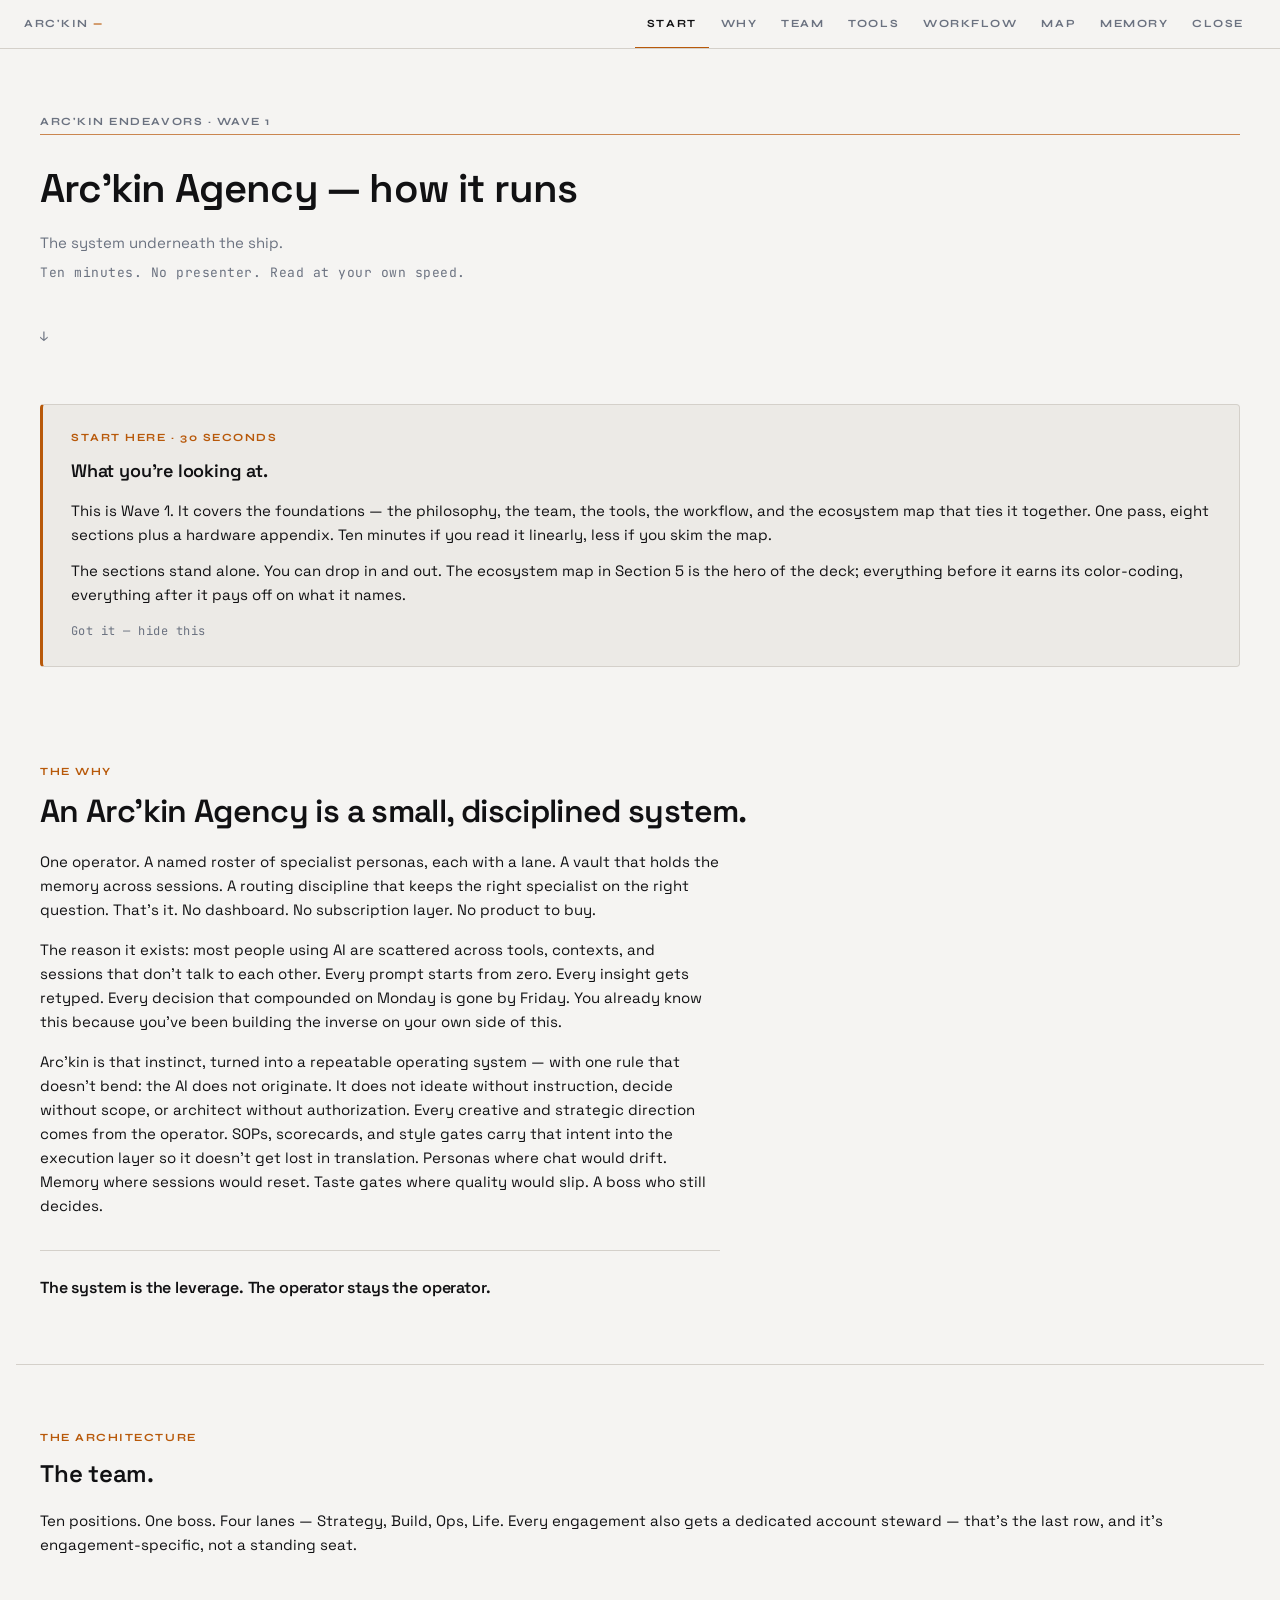
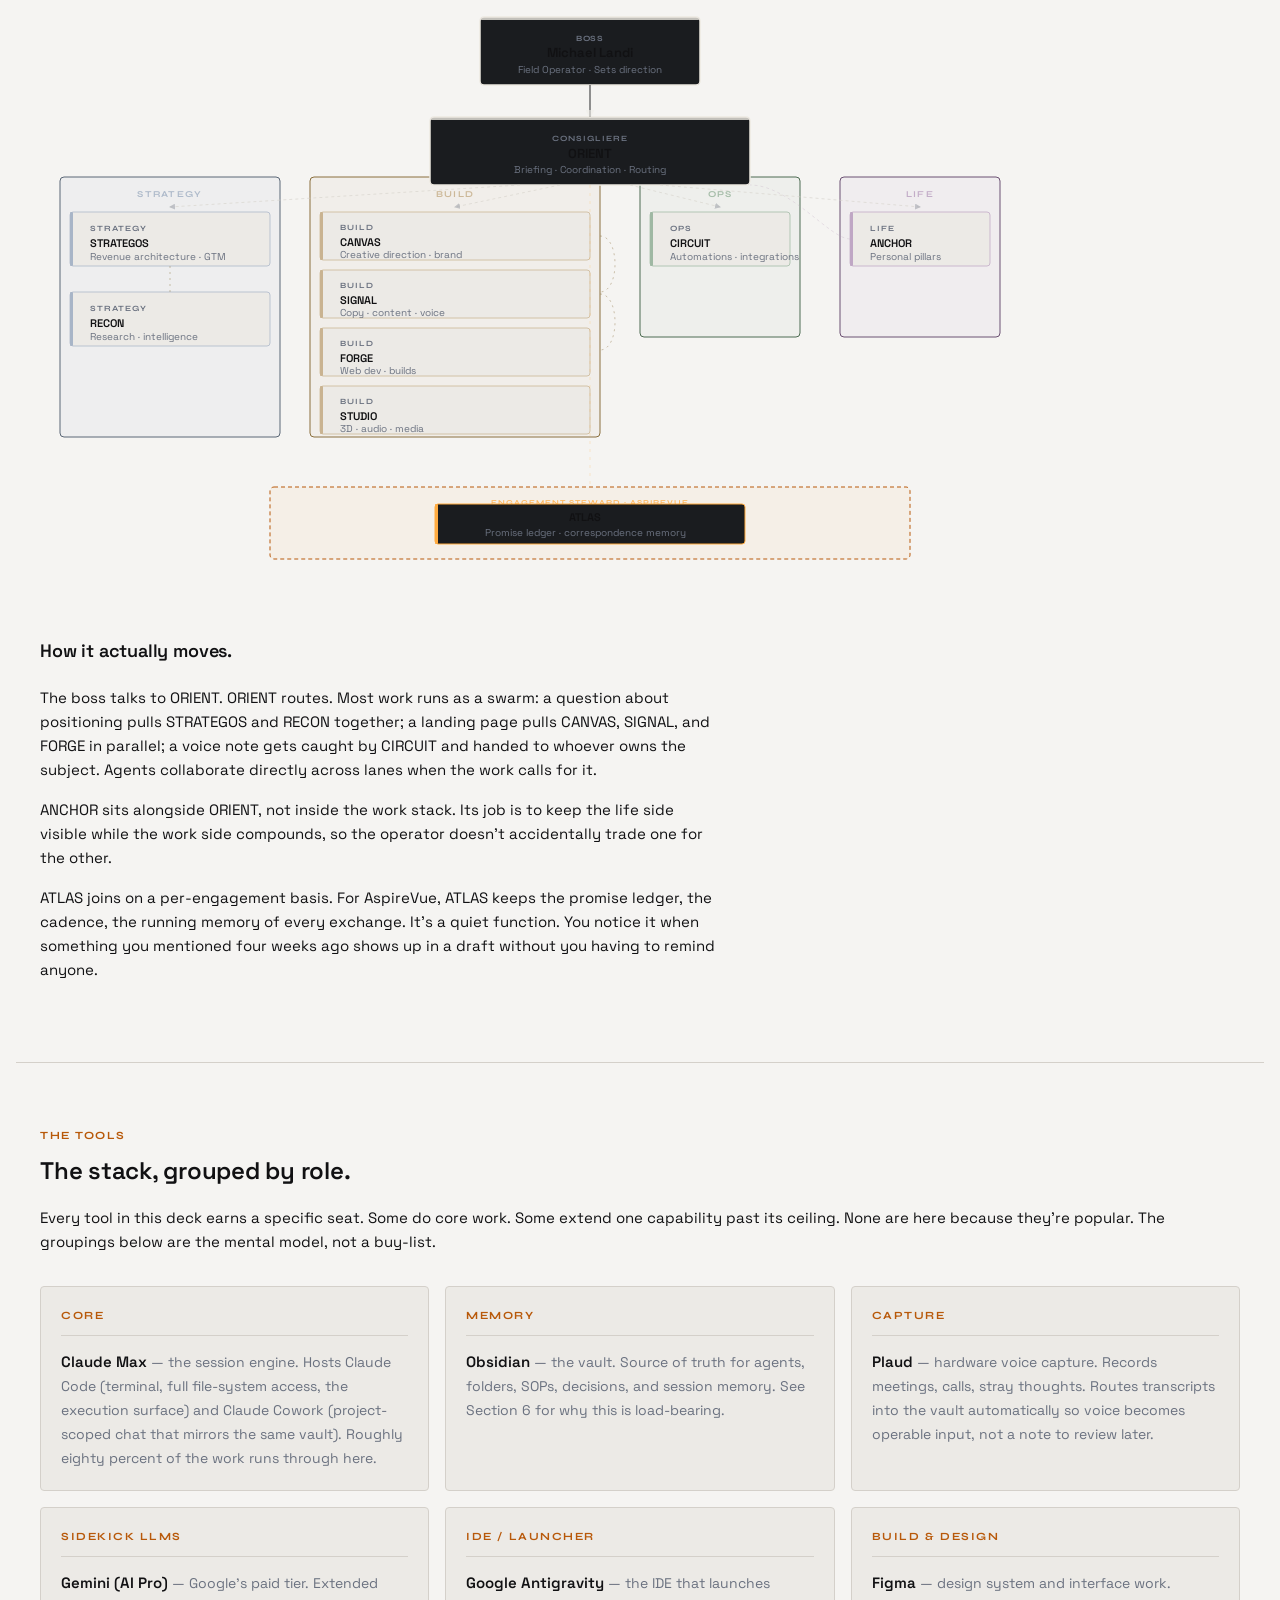
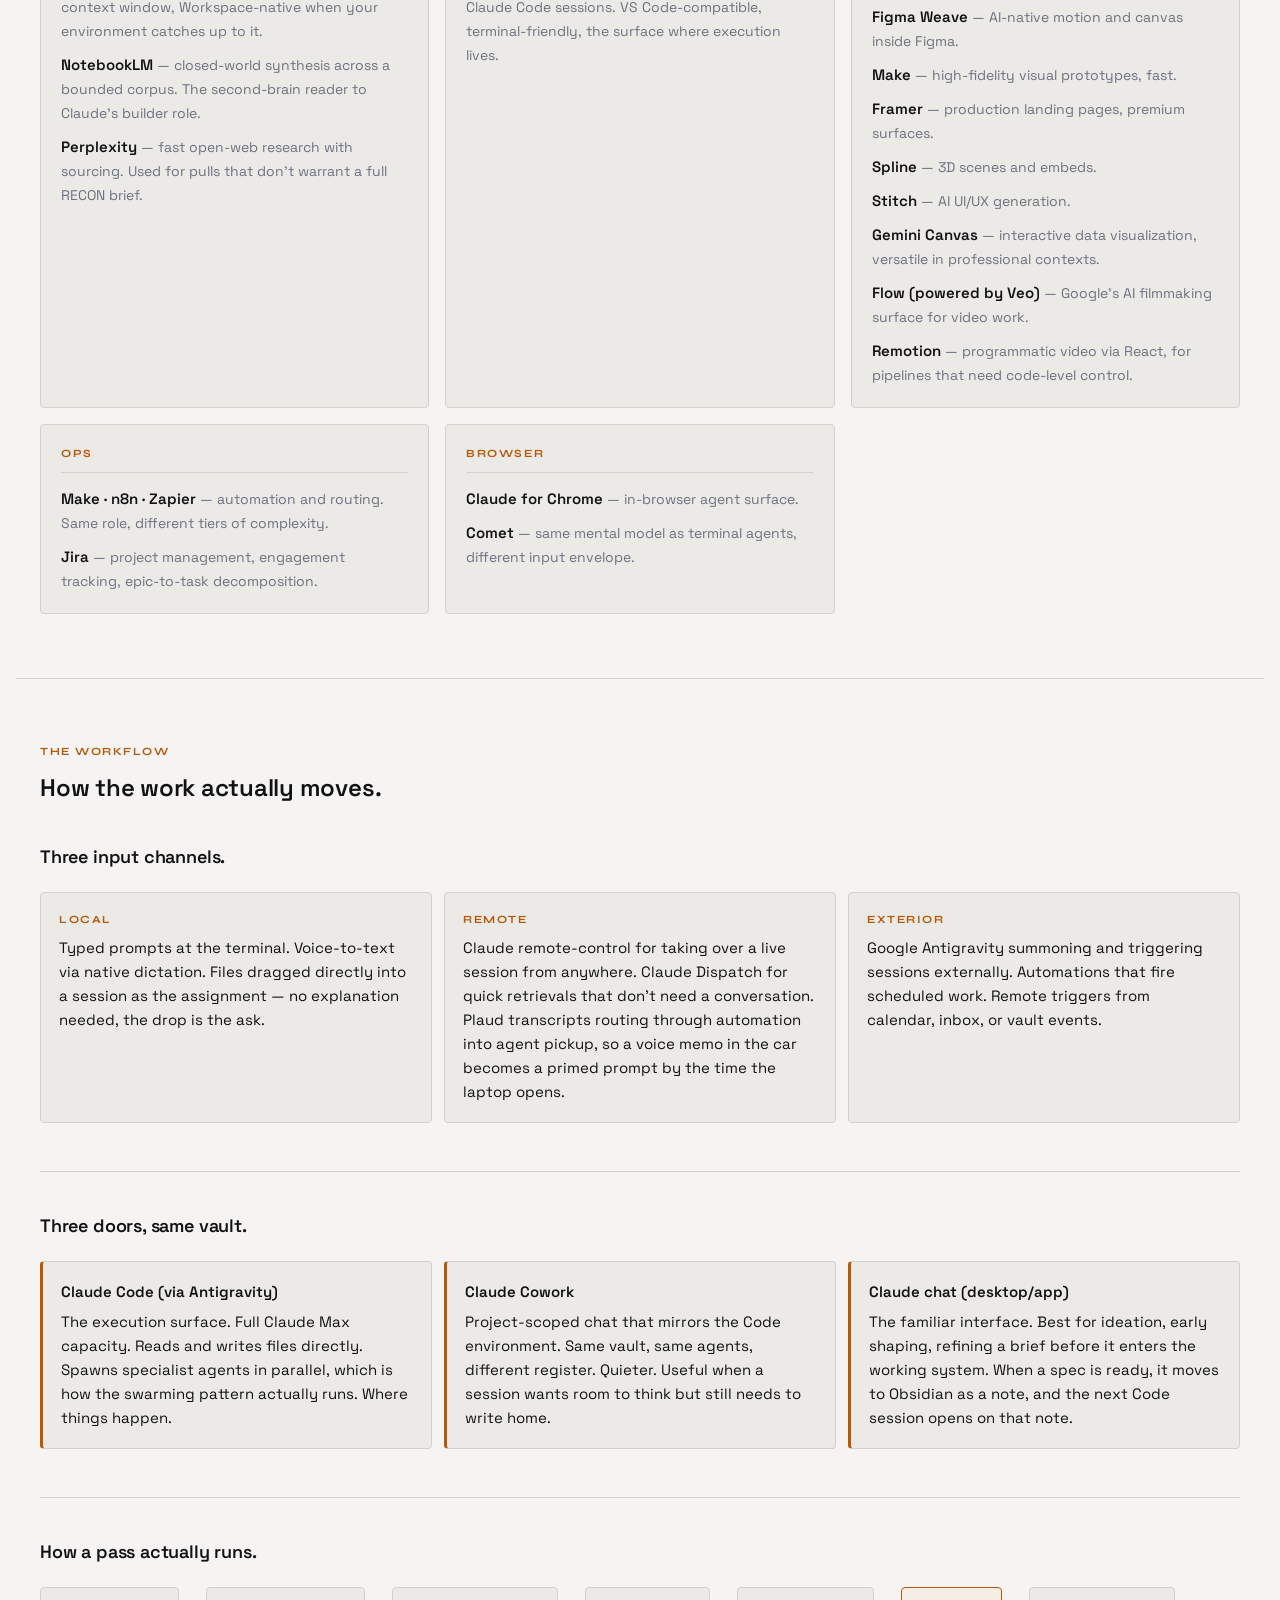
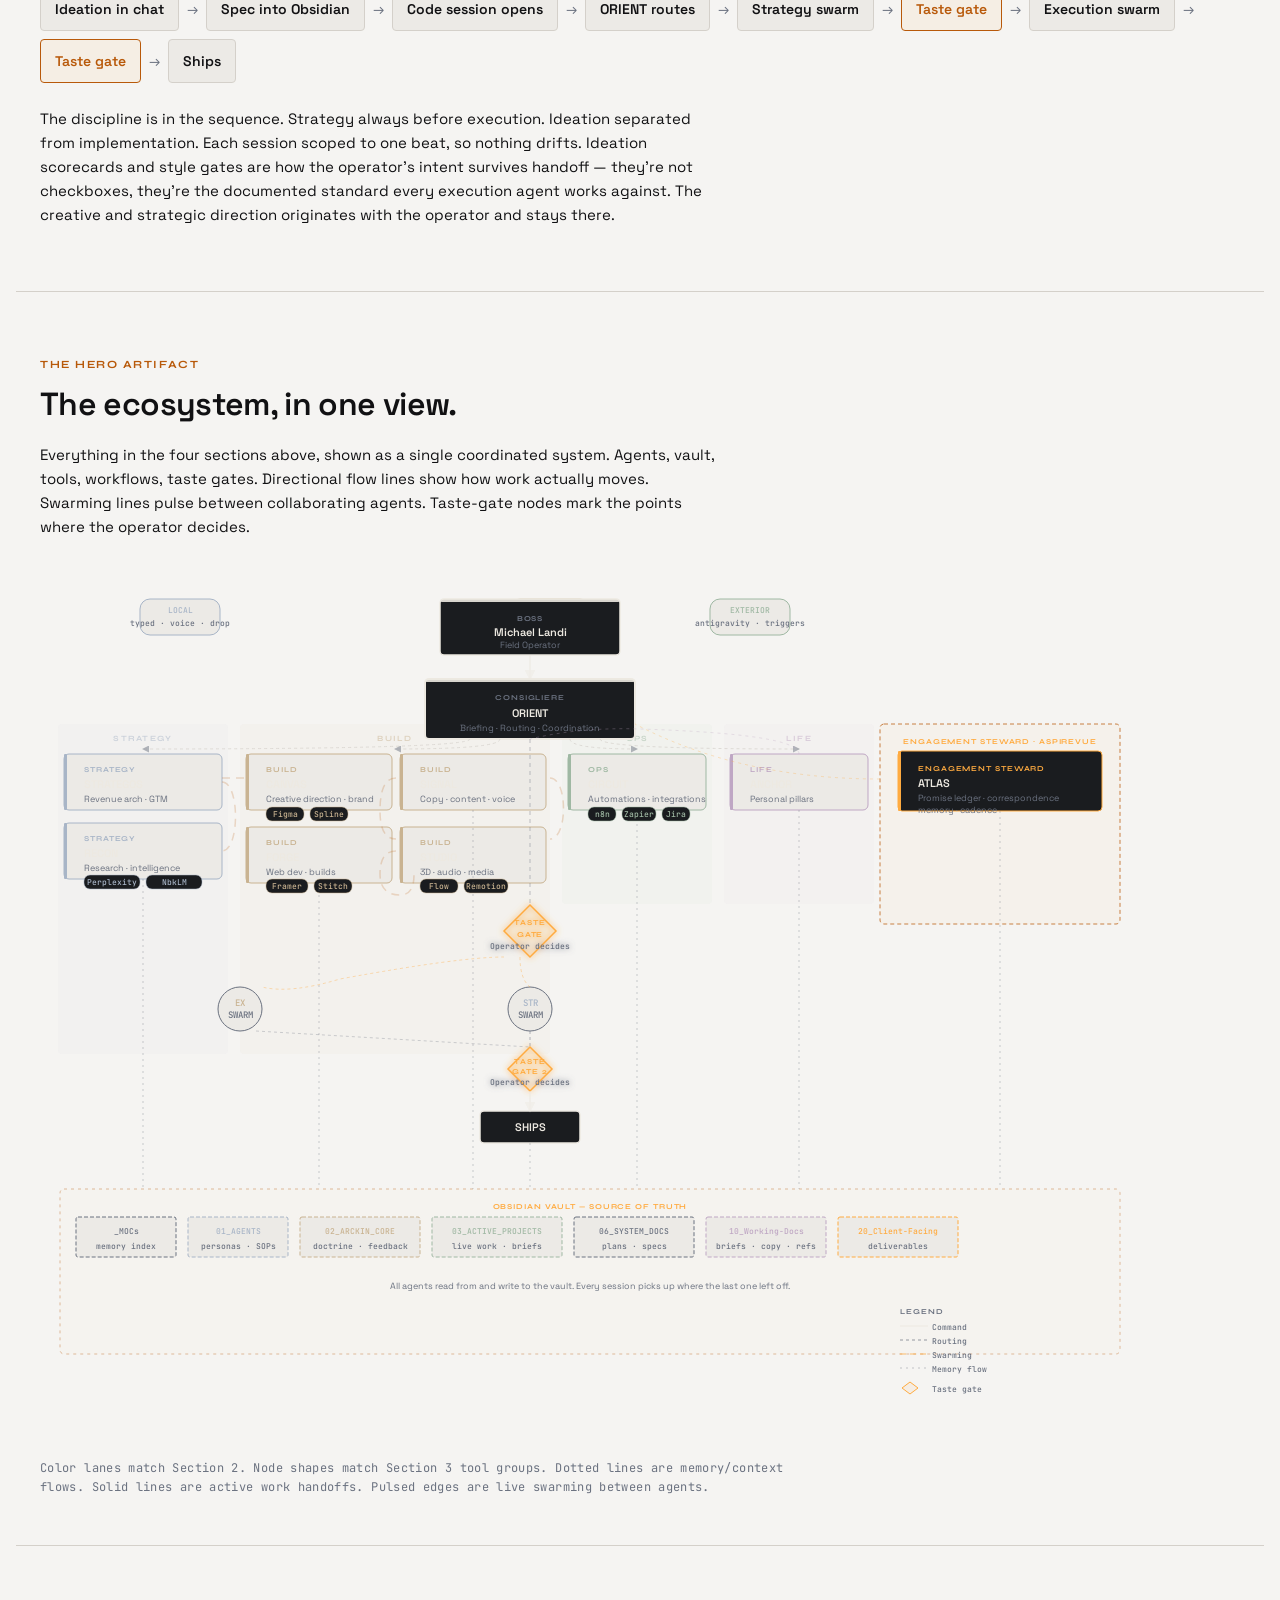
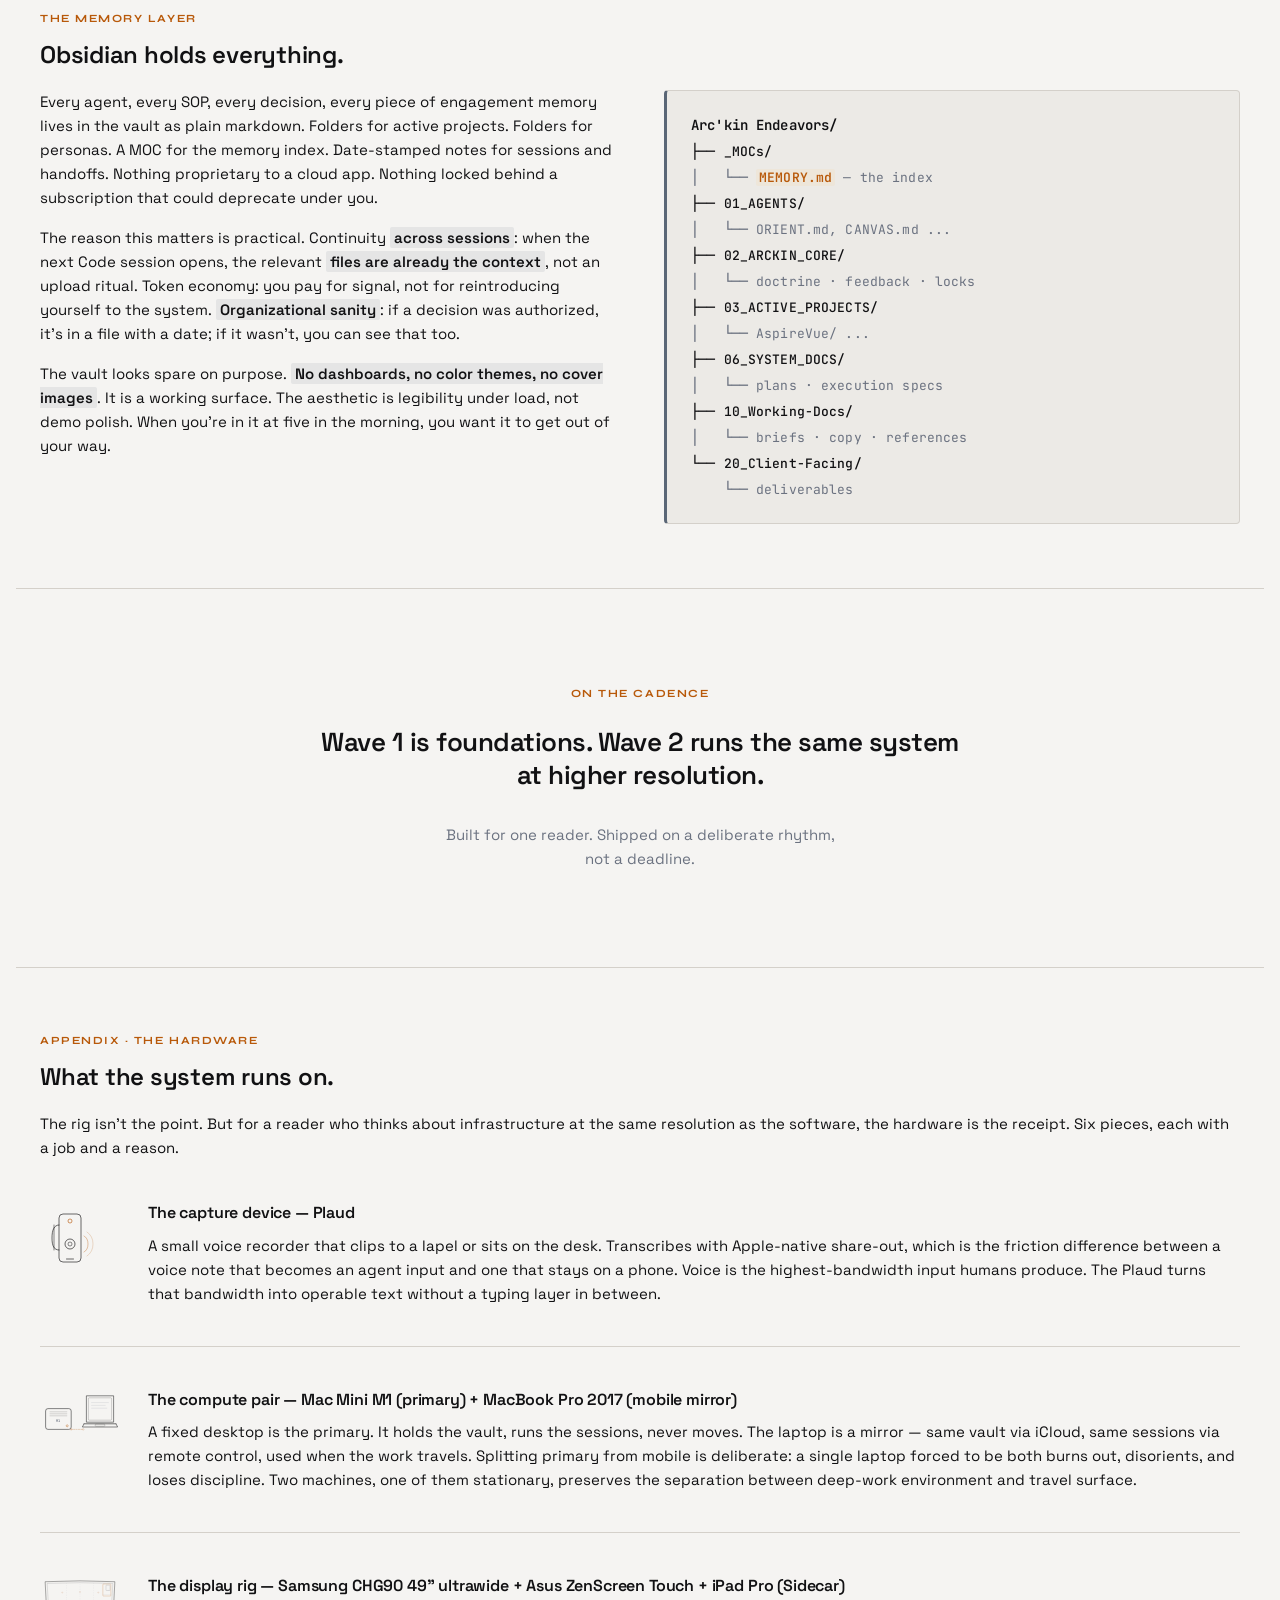
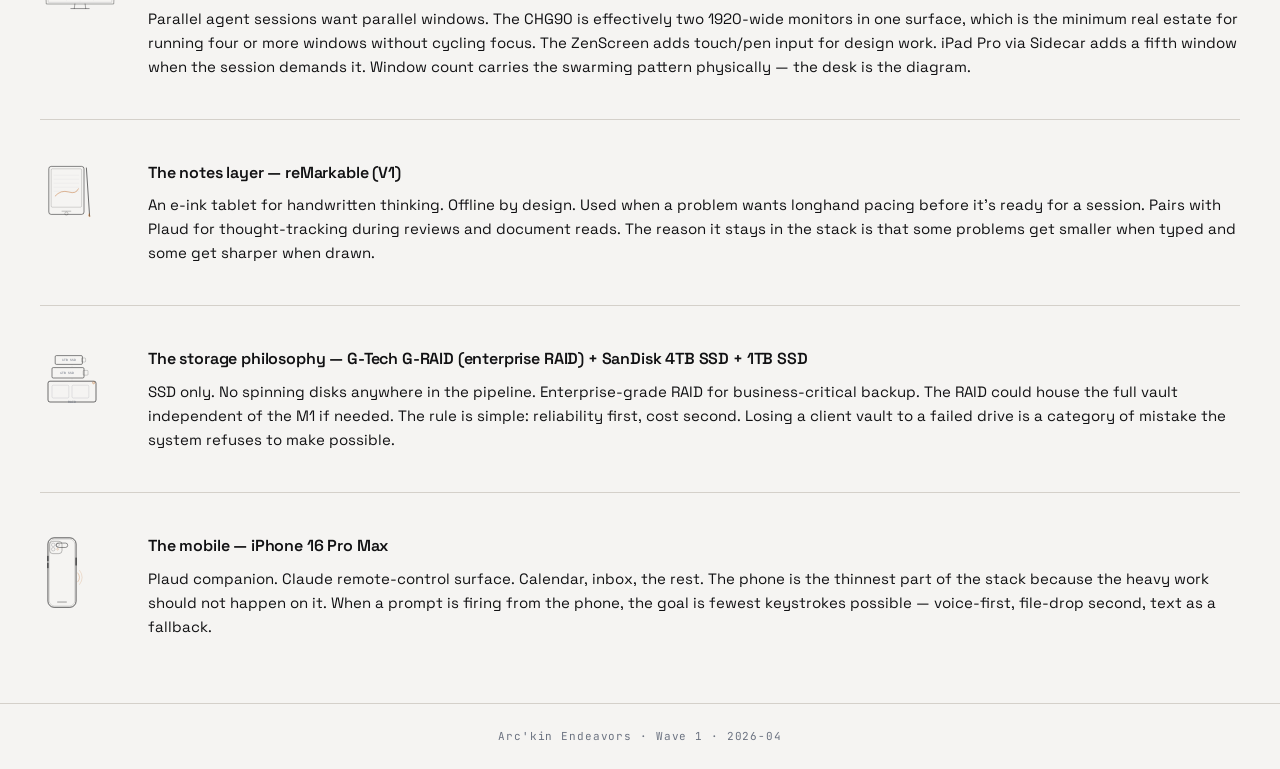
==== index.html @ 14d8a12a "Wave 1 Ecosystem Deck — Boss rev1: 5 copy + 4 visual edits Copy (SIGNAL v3.2): - §0 pinned card: del" ====
<!DOCTYPE html>
<html lang="en">
<head>
<meta charset="UTF-8">
<meta name="viewport" content="width=device-width, initial-scale=1.0">
<meta name="robots" content="noindex">
<title>Arc'kin Agency — how it runs</title>
<link rel="preconnect" href="https://fonts.googleapis.com">
<link rel="preconnect" href="https://fonts.gstatic.com" crossorigin>
<link href="https://fonts.googleapis.com/css2?family=Syne:wght@700&family=Space+Grotesk:wght@400;600&family=JetBrains+Mono:wght@500&display=swap" rel="stylesheet">
<style>
/* === DESIGN TOKENS === */
:root {
  --bg:     #111113;
  --fg:     #EDE9E1;
  --accent: #FFAB40;
  --subtle: #6B7280;
  --rule:   #1F2937;
  --hover:  #1A1C1F;
  --focus:  #FFAB40;
  --font-sans: 'Space Grotesk', 'Helvetica Neue', Arial, sans-serif;
  --font-display: 'Syne', 'Space Grotesk', sans-serif;
  --font-mono: 'JetBrains Mono', 'Menlo', 'Monaco', monospace;
  --max-w: 1200px;
  --page-pad: 24px;

  /* Lane color system */
  --lane-strategy:   #A8B5C7;
  --lane-build:      #C9B391;
  --lane-ops:        #9FB8A3;
  --lane-life:       #BFA7C4;
  --lane-command:    #EDE9E1;
  --lane-engagement: #FFAB40;
}
@media (prefers-color-scheme: light) {
  :root {
    --bg:     #F5F4F2;
    --fg:     #111113;
    --accent: #B8590A;
    --subtle: #6B7280;
    --rule:   #D4D0CA;
    --hover:  #ECEAE6;
    --focus:  #B8590A;

    --lane-strategy:   #5A6676;
    --lane-build:      #8A6F3E;
    --lane-ops:        #4D6B52;
    --lane-life:       #6B5072;
    --lane-command:    #111113;
    --lane-engagement: #B8590A;
  }
}

/* === RESET + BASE === */
*, *::before, *::after { box-sizing: border-box; margin: 0; padding: 0; }
html { font-size: 16px; scroll-behavior: smooth; -webkit-text-size-adjust: 100%; }
body {
  background: var(--bg);
  color: var(--fg);
  font-family: var(--font-sans);
  font-size: 0.9375rem;
  line-height: 1.6;
  font-weight: 400;
  min-height: 100vh;
  overflow-x: hidden;
}
:focus-visible { outline: 2px solid var(--focus); outline-offset: 2px; border-radius: 3px; }
:focus:not(:focus-visible) { outline: none; }

/* === ANIMATIONS === */
@keyframes arrive {
  from { opacity: 0; transform: translateY(20px); }
  to   { opacity: 1; transform: translateY(0); }
}
@keyframes pulse-scroll {
  0%, 100% { opacity: 1; }
  50%       { opacity: 0.3; }
}
@keyframes reveal-in {
  from { transform: translateY(100%); }
  to   { transform: translateY(0); }
}
@keyframes swarm-pulse {
  0%   { stroke-dashoffset: 0; opacity: 0.18; }
  50%  { opacity: 0.45; }
  100% { stroke-dashoffset: -40; opacity: 0.18; }
}
@keyframes input-pulse {
  0%   { stroke-dashoffset: 0; opacity: 0; }
  20%  { opacity: 0.6; }
  80%  { opacity: 0.6; }
  100% { stroke-dashoffset: -60; opacity: 0; }
}
@keyframes gate-glow {
  0%, 100% { filter: drop-shadow(0 0 4px rgba(255,171,64,0.3)); }
  50%       { filter: drop-shadow(0 0 10px rgba(255,171,64,0.65)); }
}

.arrive { opacity: 0; transform: translateY(20px); }
.arrive.is-visible { animation: arrive 480ms cubic-bezier(0.22, 1, 0.36, 1) both; }
.arrive.delay-1.is-visible { animation-delay: 80ms; }
.arrive.delay-2.is-visible { animation-delay: 160ms; }
.arrive.delay-3.is-visible { animation-delay: 240ms; }
.arrive.delay-4.is-visible { animation-delay: 320ms; }
.arrive.delay-5.is-visible { animation-delay: 400ms; }

.reveal-wrapper { overflow: hidden; display: block; }
.reveal-inner { display: block; transform: translateY(100%); opacity: 0; }
.reveal-inner.is-visible { animation: reveal-in 600ms cubic-bezier(0.16, 1, 0.3, 1) both; opacity: 1; }
.reveal-inner.reveal-sub.is-visible { animation-duration: 400ms; animation-delay: 200ms; }

/* === REDUCED MOTION === */
@media (prefers-reduced-motion: reduce) {
  *, *::before, *::after {
    animation-duration: 0.01ms !important;
    animation-iteration-count: 1 !important;
    transition-duration: 0.01ms !important;
    scroll-behavior: auto !important;
  }
  .arrive { opacity: 1; transform: none; }
  .arrive.is-visible { animation: none; }
  .reveal-wrapper { clip-path: none; }
  .reveal-inner { transform: none; opacity: 1; animation: none !important; }
  .swarm-edge { animation: none !important; stroke-dashoffset: 0 !important; }
  .input-edge  { animation: none !important; opacity: 0.5 !important; }
  .taste-gate-group { animation: none !important; }
}

/* === NAV === */
.nav {
  position: sticky; top: 0; z-index: 100;
  background: var(--bg); border-bottom: 1px solid var(--rule);
  display: flex; align-items: center; padding: 0 var(--page-pad);
  overflow-x: auto; -webkit-overflow-scrolling: touch;
}
.nav-brand {
  font-family: var(--font-display); font-weight: 700;
  font-size: 0.6875rem; letter-spacing: 0.14em; text-transform: uppercase;
  color: var(--subtle); padding: 14px 0; margin-right: auto; user-select: none; white-space: nowrap;
}
.nav-brand span { color: var(--accent); }
.nav-links { display: flex; gap: 0; }
.nav-link {
  font-family: var(--font-display); font-weight: 700;
  font-size: 0.6875rem; letter-spacing: 0.14em; text-transform: uppercase;
  color: var(--subtle); text-decoration: none;
  border-bottom: 2px solid transparent;
  padding: 14px 12px; white-space: nowrap;
  transition: color 180ms ease-out, border-color 180ms ease-out;
  position: relative; bottom: -1px;
}
.nav-link:hover { color: var(--fg); }
.nav-link.active { color: var(--fg); border-bottom-color: var(--accent); }

/* === HERO === */
.hero {
  padding: 64px var(--page-pad) 56px;
  max-width: calc(var(--max-w) + var(--page-pad) * 2);
  margin: 0 auto;
}
.hero-eyebrow {
  font-family: var(--font-display); font-weight: 700;
  font-size: 0.6875rem; letter-spacing: 0.14em; text-transform: uppercase;
  color: var(--subtle); margin-bottom: 4px;
}
.hero-rule { width: 100%; height: 1px; background: var(--accent); margin-bottom: 32px; opacity: 0.7; }
.hero h1 {
  font-family: var(--font-sans); font-size: 2.5rem; font-weight: 600;
  letter-spacing: -0.02em; line-height: 1.1; color: var(--fg); margin-bottom: 20px;
}
.hero-sub { font-size: 0.9375rem; font-weight: 400; color: var(--subtle); margin-bottom: 8px; }
.hero-tertiary { font-family: var(--font-mono); font-size: 0.8125rem; color: var(--subtle); letter-spacing: 0.04em; margin-bottom: 40px; }
.scroll-cue {
  font-family: var(--font-mono); font-size: 0.8125rem; letter-spacing: 0.04em;
  color: var(--subtle); animation: pulse-scroll 2s ease-in-out infinite; display: inline-block;
}
@media (max-width: 639px) {
  .hero h1 { font-size: 1.875rem; }
  .hero { padding: 48px var(--page-pad) 40px; }
}

/* === SECTION 0 — HOW TO READ THIS === */
.section-0-wrapper {
  max-width: calc(var(--max-w) + var(--page-pad) * 2);
  margin: 0 auto;
  padding: 0 var(--page-pad) 32px;
}
.section-0-card {
  background: var(--hover);
  border: 1px solid var(--rule);
  border-left: 3px solid var(--accent);
  border-radius: 4px;
  padding: 24px 28px;
  position: relative;
}
.section-0-card.dismissed { display: none; }
.s0-eyebrow {
  font-family: var(--font-display); font-weight: 700;
  font-size: 0.6875rem; letter-spacing: 0.14em; text-transform: uppercase;
  color: var(--accent); margin-bottom: 10px; display: block;
}
.s0-heading {
  font-family: var(--font-sans); font-size: 1.125rem; font-weight: 600;
  color: var(--fg); margin-bottom: 14px; letter-spacing: -0.01em;
}
.s0-body p { font-size: 0.9375rem; color: var(--fg); line-height: 1.6; margin-bottom: 12px; }
.s0-body p:last-child { margin-bottom: 0; }
.s0-dismiss {
  display: inline-block; margin-top: 16px;
  font-family: var(--font-mono); font-size: 0.75rem; letter-spacing: 0.04em;
  color: var(--subtle); background: none; border: none; cursor: pointer;
  transition: color 180ms ease-out; padding: 0;
}
.s0-dismiss:hover { color: var(--fg); }

/* === SECTION BASE === */
.section {
  padding: 64px var(--page-pad);
  max-width: calc(var(--max-w) + var(--page-pad) * 2);
  margin: 0 auto;
}
.section + .section, .section-full + .section, .section + .section-full { border-top: 1px solid var(--rule); }
.eyebrow {
  font-family: var(--font-display); font-weight: 700;
  font-size: 0.6875rem; letter-spacing: 0.14em; text-transform: uppercase;
  color: var(--accent); margin-bottom: 12px; display: block;
}
.section-heading {
  font-family: var(--font-sans); font-size: 1.5rem; font-weight: 600;
  letter-spacing: -0.01em; line-height: 1.25; color: var(--fg); margin-bottom: 20px;
}
.section-heading.large { font-size: 2rem; letter-spacing: -0.02em; line-height: 1.15; }
@media (max-width: 639px) {
  .section-heading.large { font-size: 1.5rem; }
  .section { padding: 48px var(--page-pad); }
}
p { margin-bottom: 16px; color: var(--fg); }
p:last-child { margin-bottom: 0; }
.prose-block p { max-width: 680px; }
.prose-block .last-line {
  margin-top: 32px; padding-top: 24px;
  border-top: 1px solid var(--rule);
  font-weight: 600; font-size: 1rem; letter-spacing: -0.01em;
}

/* === §2 ROSTER === */
.roster-wrap { margin-top: 40px; }
.roster-svg-container { width: 100%; overflow-x: auto; }

/* Lane color accents on roster nodes */
.lane-strategy-accent { stroke: var(--lane-strategy); fill: none; }
.lane-build-accent    { stroke: var(--lane-build);    fill: none; }
.lane-ops-accent      { stroke: var(--lane-ops);      fill: none; }
.lane-life-accent     { stroke: var(--lane-life);      fill: none; }
.lane-command-fill    { fill: var(--hover); stroke: var(--lane-command); }
.lane-command-text    { fill: var(--lane-command); }
.lane-strategy-bg     { fill: rgba(168,181,199,0.08); stroke: var(--lane-strategy); stroke-width: 1; }
.lane-build-bg        { fill: rgba(201,179,145,0.08); stroke: var(--lane-build);    stroke-width: 1; }
.lane-ops-bg          { fill: rgba(159,184,163,0.08); stroke: var(--lane-ops);      stroke-width: 1; }
.lane-life-bg         { fill: rgba(191,167,196,0.08); stroke: var(--lane-life);     stroke-width: 1; }
.atlas-bg             { fill: rgba(255,171,64,0.06);  stroke: var(--lane-engagement); stroke-width: 1; stroke-dasharray: 4 3; }
.node-bg              { fill: var(--hover); }
.node-text-primary    { fill: var(--fg); font-family: 'Space Grotesk', sans-serif; font-weight: 600; }
.node-text-secondary  { fill: var(--subtle); font-family: 'Space Grotesk', sans-serif; font-weight: 400; font-size: 10px; }
.node-eyebrow         { fill: var(--subtle); font-family: 'Syne', sans-serif; font-weight: 700; font-size: 8px; letter-spacing: 0.12em; text-transform: uppercase; }
.edge-command         { stroke: var(--lane-command); stroke-width: 1.5; fill: none; opacity: 0.6; }
.edge-route           { stroke: var(--rule); stroke-width: 1; fill: none; stroke-dasharray: 3 3; opacity: 0.6; }
.swarm-hint           { stroke: var(--lane-build); stroke-width: 1; fill: none; stroke-dasharray: 2 4; opacity: 0.4; }
.lane-header-text     { font-family: 'Syne', sans-serif; font-weight: 700; font-size: 9px; letter-spacing: 0.14em; text-transform: uppercase; }

/* Edit A — §2 Lane interaction (CANVAS rev1) */
.roster-svg [data-lane] { transition: opacity 220ms ease-out; }
.roster-svg.lane-active-strategy [data-lane]:not([data-lane="strategy"]) { opacity: 0.28; }
.roster-svg.lane-active-build    [data-lane]:not([data-lane="build"])    { opacity: 0.28; }
.roster-svg.lane-active-ops      [data-lane]:not([data-lane="ops"])      { opacity: 0.28; }
.roster-svg.lane-active-life     [data-lane]:not([data-lane="life"])     { opacity: 0.28; }
.roster-svg.lane-active-strategy [data-lane="strategy"] .node-bg { stroke-opacity: 1; }
.roster-svg.lane-active-build    [data-lane="build"]    .node-bg { stroke-opacity: 1; }
.roster-svg.lane-active-ops      [data-lane="ops"]      .node-bg { stroke-opacity: 1; }
.roster-svg.lane-active-life     [data-lane="life"]     .node-bg { stroke-opacity: 1; }
@media (prefers-reduced-motion: reduce) {
  .roster-svg [data-lane] { transition: none; }
}

/* §2 prose below roster */
.roster-prose { margin-top: 40px; max-width: 680px; }
.roster-prose p { margin-bottom: 16px; }

/* === §3 TOOLS === */
.tools-grid {
  display: grid;
  grid-template-columns: repeat(3, 1fr);
  gap: 16px;
  margin-top: 32px;
}
@media (max-width: 899px) { .tools-grid { grid-template-columns: repeat(2, 1fr); } }
@media (max-width: 599px) { .tools-grid { grid-template-columns: 1fr; } }
.tool-group {
  background: var(--hover);
  border-radius: 4px;
  border: 1px solid var(--rule);
  padding: 20px;
}
.tool-group-header {
  font-family: var(--font-display); font-weight: 700;
  font-size: 0.6875rem; letter-spacing: 0.14em; text-transform: uppercase;
  color: var(--accent); margin-bottom: 14px; padding-bottom: 10px;
  border-bottom: 1px solid var(--rule); display: block;
}
.tool-line { margin-bottom: 10px; }
.tool-line:last-child { margin-bottom: 0; }
.tool-name-bold { font-weight: 600; color: var(--fg); }
.tool-desc { font-size: 0.875rem; color: var(--subtle); }

/* === §4 WORKFLOW === */
.workflow-subblock { margin-top: 40px; }
.workflow-subblock + .workflow-subblock { margin-top: 48px; padding-top: 40px; border-top: 1px solid var(--rule); }
.subblock-heading {
  font-family: var(--font-sans); font-size: 1.125rem; font-weight: 600;
  color: var(--fg); margin-bottom: 20px; letter-spacing: -0.01em;
}
.input-cards {
  display: grid; grid-template-columns: repeat(3, 1fr); gap: 12px; margin-top: 20px;
}
@media (max-width: 767px) { .input-cards { grid-template-columns: 1fr; } }
.input-card {
  background: var(--hover); border: 1px solid var(--rule); border-radius: 4px; padding: 18px;
}
.input-card-label {
  font-family: var(--font-display); font-weight: 700; font-size: 0.6875rem;
  letter-spacing: 0.14em; text-transform: uppercase; color: var(--accent);
  margin-bottom: 8px; display: block;
}
.surfaces-grid {
  display: grid; grid-template-columns: repeat(3, 1fr); gap: 12px; margin-top: 20px;
}
@media (max-width: 767px) { .surfaces-grid { grid-template-columns: 1fr; } }
.surface-card {
  background: var(--hover); border: 1px solid var(--rule);
  border-left: 3px solid var(--accent); border-radius: 4px; padding: 18px;
}
.surface-name {
  font-weight: 600; color: var(--fg); margin-bottom: 6px; font-size: 0.9375rem;
}
.timeline { margin-top: 24px; position: relative; padding-left: 0; }
.end-to-end-flow {
  display: flex; flex-wrap: wrap; gap: 8px; align-items: center; margin-top: 20px;
}
.flow-beat {
  background: var(--hover); border: 1px solid var(--rule); border-radius: 4px;
  padding: 10px 14px; font-size: 0.875rem; font-weight: 600; color: var(--fg);
  white-space: nowrap;
}
.flow-arrow { color: var(--subtle); font-size: 0.875rem; flex-shrink: 0; }
.flow-gate {
  background: rgba(255,171,64,0.08); border: 1px solid var(--accent);
  border-radius: 4px; padding: 10px 14px; font-size: 0.875rem;
  font-weight: 600; color: var(--accent); white-space: nowrap;
}
.end-to-end-prose { margin-top: 24px; max-width: 680px; }

/* === §5 ECOSYSTEM MAP — FULL VIEWPORT === */
.section-full {
  padding: 64px var(--page-pad) 0;
  max-width: calc(var(--max-w) + var(--page-pad) * 2);
  margin: 0 auto;
}
.section-full.border-top { border-top: 1px solid var(--rule); }
.map-intro { max-width: 680px; margin-bottom: 40px; }
.map-intro p { margin-bottom: 12px; }
.map-container {
  width: 100%;
  overflow-x: auto;
  -webkit-overflow-scrolling: touch;
  padding-bottom: 40px;
}
.map-svg {
  display: block;
  min-width: 900px;
}
.map-caption {
  margin-top: 20px; padding-bottom: 48px;
  font-family: var(--font-mono); font-size: 0.75rem;
  letter-spacing: 0.03em; color: var(--subtle);
  max-width: 780px;
}
/* Map SVG element styles */
.map-node-agent   { fill: var(--hover); stroke-width: 1; rx: 5; }
.map-node-folder  { fill: var(--hover); stroke-width: 1; stroke-dasharray: 4 2; }
.map-node-tool    { fill: var(--hover); stroke-width: 1; rx: 10; }
.map-node-gate    { fill: rgba(255,171,64,0.08); stroke: var(--accent); stroke-width: 1.5; }
.map-node-beat    { fill: var(--hover); stroke: var(--subtle); stroke-width: 1; }
.map-text-name    { font-family: 'Space Grotesk', sans-serif; font-weight: 600; font-size: 11px; }
.map-text-role    { font-family: 'Space Grotesk', sans-serif; font-weight: 400; font-size: 9px; }
.map-text-eyebrow { font-family: 'Syne', sans-serif; font-weight: 700; font-size: 7.5px; letter-spacing: 0.12em; text-transform: uppercase; }
.map-text-tool    { font-family: 'JetBrains Mono', monospace; font-weight: 500; font-size: 8px; }
.map-text-beat    { font-family: 'JetBrains Mono', monospace; font-weight: 500; font-size: 9px; }
.map-edge-command { stroke: var(--lane-command); stroke-width: 1.5; fill: none; opacity: 0.7; }
.map-edge-route   { stroke: var(--rule); stroke-width: 1; fill: none; stroke-dasharray: 3 3; opacity: 0.7; marker-end: url(#arrow-route); }
.map-edge-memory  { stroke: var(--subtle); stroke-width: 0.75; fill: none; stroke-dasharray: 2 4; opacity: 0.45; }
.map-edge-ship    { stroke: var(--lane-command); stroke-width: 1.5; fill: none; opacity: 0.6; marker-end: url(#arrow-ship); }
.swarm-edge {
  fill: none; stroke: var(--accent); stroke-width: 1.5;
  stroke-dasharray: 8 6; opacity: 0.2;
  animation: swarm-pulse 3.5s ease-in-out infinite;
}
.swarm-edge.d1 { animation-delay: 0s; }
.swarm-edge.d2 { animation-delay: 0.7s; }
.swarm-edge.d3 { animation-delay: 1.4s; }
.swarm-edge.d4 { animation-delay: 2.1s; }
.input-edge {
  fill: none; stroke: var(--accent); stroke-width: 1.5;
  stroke-dasharray: 10 8; opacity: 0;
}
.input-edge.fired { animation: input-pulse 1.8s ease-out forwards; }
.input-edge.i1 { animation-delay: 0.1s; }
.input-edge.i2 { animation-delay: 0.4s; }
.input-edge.i3 { animation-delay: 0.7s; }
.taste-gate-group { animation: gate-glow 3s ease-in-out infinite; }
.map-lane-bg-strategy { fill: rgba(168,181,199,0.05); }
.map-lane-bg-build    { fill: rgba(201,179,145,0.05); }
.map-lane-bg-ops      { fill: rgba(159,184,163,0.05); }
.map-lane-bg-life     { fill: rgba(191,167,196,0.05); }
.map-lane-label { font-family: 'Syne', sans-serif; font-weight: 700; font-size: 8px; letter-spacing: 0.16em; text-transform: uppercase; opacity: 0.5; }
.map-vault-bg { fill: rgba(255,171,64,0.03); stroke: var(--accent); stroke-width: 0.75; stroke-dasharray: 3 4; opacity: 0.5; }
.map-atlas-zone { fill: rgba(255,171,64,0.04); stroke: var(--accent); stroke-width: 0.75; stroke-dasharray: 4 3; }

/* Edit C — §6 prose-highlight (CANVAS rev1) */
.prose-highlight {
  background-color: rgba(168, 181, 199, 0.12);
  color: inherit;
  font-weight: 600;
  padding: 1px 4px;
  border-radius: 2px;
}
mark.prose-highlight {
  background-color: rgba(168, 181, 199, 0.12);
}
@media (prefers-color-scheme: light) {
  .prose-highlight {
    background-color: rgba(90, 102, 118, 0.10);
  }
  mark.prose-highlight {
    background-color: rgba(90, 102, 118, 0.10);
  }
}

/* === §6 OBSIDIAN === */
.obsidian-layout { display: grid; grid-template-columns: 1fr 1fr; gap: 48px; align-items: start; margin-top: 8px; }
@media (max-width: 767px) { .obsidian-layout { grid-template-columns: 1fr; gap: 32px; } }
.obsidian-prose p { margin-bottom: 16px; }
/* Edit D — §6 vault tree upgrade (CANVAS rev1) */
.vault-tree {
  background: var(--hover);
  border: 1px solid var(--rule);
  border-left: 3px solid var(--lane-strategy);
  border-radius: 4px;
  padding: 20px 24px;
  font-family: var(--font-mono);
  font-size: 0.8125rem;
  line-height: 2.0;
  letter-spacing: 0.01em;
  color: var(--subtle);
  overflow-x: auto;
  -webkit-overflow-scrolling: touch;
}
@media (max-width: 480px) {
  .vault-tree {
    font-size: 0.6875rem;
    padding: 14px 16px;
    line-height: 1.85;
  }
}
.vault-tree-pre {
  margin: 0;
  white-space: pre;
  font: inherit;
}
.vault-root {
  color: var(--fg);
  font-weight: 600;
  font-size: 0.875rem;
}
.vault-toplevel {
  color: var(--fg);
  font-weight: 500;
}
.vault-subtle {
  color: var(--subtle);
  font-weight: 400;
}
.vault-memory-line {
  color: var(--accent);
  font-weight: 600;
  background-color: rgba(255, 171, 64, 0.08);
  padding: 0 3px;
  border-radius: 2px;
}

/* === §7 CLOSER === */
.closer-section {
  padding: 96px var(--page-pad) 96px;
  max-width: calc(var(--max-w) + var(--page-pad) * 2);
  margin: 0 auto;
  text-align: center;
  border-top: 1px solid var(--rule);
}
.closer-eyebrow { margin-bottom: 24px; }
.closer-heading {
  font-family: var(--font-sans); font-size: 1.625rem; font-weight: 600;
  letter-spacing: -0.02em; line-height: 1.25; color: var(--fg);
  max-width: 640px; margin: 0 auto 32px;
}
@media (max-width: 639px) { .closer-heading { font-size: 1.25rem; } }
.closer-body {
  font-size: 0.9375rem; color: var(--subtle); max-width: 400px; margin: 0 auto;
}

/* === APPENDIX === */
.appendix-section {
  padding: 64px var(--page-pad) 64px;
  max-width: calc(var(--max-w) + var(--page-pad) * 2);
  margin: 0 auto;
  border-top: 1px solid var(--rule);
}
.hardware-blocks { display: flex; flex-direction: column; gap: 40px; margin-top: 40px; }
.hw-block {
  display: grid; grid-template-columns: 80px 1fr; gap: 28px; align-items: start;
  padding-bottom: 40px; border-bottom: 1px solid var(--rule);
}
.hw-block:last-child { border-bottom: none; padding-bottom: 0; }
@media (max-width: 639px) { .hw-block { grid-template-columns: 1fr; gap: 16px; } }
.hw-icon { flex-shrink: 0; }
.hw-title { font-weight: 600; font-size: 1rem; color: var(--fg); margin-bottom: 8px; letter-spacing: -0.01em; }
.hw-body { font-size: 0.9375rem; color: var(--fg); line-height: 1.6; }

/* === COLOPHON === */
.colophon {
  text-align: center; padding: 24px var(--page-pad);
  border-top: 1px solid var(--rule);
  font-family: var(--font-mono); font-size: 0.6875rem;
  letter-spacing: 0.08em; color: var(--subtle);
}

/* === UTILITY === */
.visually-hidden {
  position: absolute; width: 1px; height: 1px;
  overflow: hidden; clip: rect(0,0,0,0); white-space: nowrap;
}
</style>
</head>
<body>

<!-- NAV -->
<nav class="nav" role="navigation" aria-label="Main navigation">
  <div class="nav-brand" aria-hidden="true">Arc'kin <span>—</span></div>
  <div class="nav-links">
    <a class="nav-link active" href="#section-0">Start</a>
    <a class="nav-link" href="#section-1">Why</a>
    <a class="nav-link" href="#section-2">Team</a>
    <a class="nav-link" href="#section-3">Tools</a>
    <a class="nav-link" href="#section-4">Workflow</a>
    <a class="nav-link" href="#section-5">Map</a>
    <a class="nav-link" href="#section-6">Memory</a>
    <a class="nav-link" href="#section-7">Close</a>
  </div>
</nav>

<!-- HERO -->
<header class="hero" role="banner">
  <div class="hero-eyebrow">ARC'KIN ENDEAVORS · WAVE 1</div>
  <div class="hero-rule" aria-hidden="true"></div>
  <h1>
    <span class="reveal-wrapper"><span class="reveal-inner" id="hero-h1">Arc'kin Agency — how it runs</span></span>
  </h1>
  <p class="hero-sub">
    <span class="reveal-wrapper"><span class="reveal-inner reveal-sub" id="hero-sub">The system underneath the ship.</span></span>
  </p>
  <p class="hero-tertiary">Ten minutes. No presenter. Read at your own speed.</p>
  <div class="scroll-cue" aria-hidden="true">&#8595;</div>
</header>

<!-- SECTION 0 — HOW TO READ THIS -->
<div class="section-0-wrapper" id="section-0">
  <div class="section-0-card arrive" data-observe id="s0-card">
    <span class="s0-eyebrow">START HERE · 30 SECONDS</span>
    <h2 class="s0-heading">What you're looking at.</h2>
    <div class="s0-body">
      <p>This is Wave 1. It covers the foundations — the philosophy, the team, the tools, the workflow, and the ecosystem map that ties it together. One pass, eight sections plus a hardware appendix. Ten minutes if you read it linearly, less if you skim the map.</p>
      <p>The sections stand alone. You can drop in and out. The ecosystem map in Section 5 is the hero of the deck; everything before it earns its color-coding, everything after it pays off on what it names.</p>
    </div>
    <button class="s0-dismiss" id="s0-dismiss-btn" aria-label="Dismiss this orientation card">Got it — hide this</button>
  </div>
</div>

<!-- SECTION 1 — THE WHY -->
<section class="section" id="section-1" aria-labelledby="s1-heading">
  <span class="eyebrow arrive" data-observe>THE WHY</span>
  <h2 class="section-heading large arrive" id="s1-heading" data-observe>An Arc'kin Agency is a small, disciplined system.</h2>
  <div class="prose-block arrive" data-observe>
    <p>One operator. A named roster of specialist personas, each with a lane. A vault that holds the memory across sessions. A routing discipline that keeps the right specialist on the right question. That's it. No dashboard. No subscription layer. No product to buy.</p>
    <p>The reason it exists: most people using AI are scattered across tools, contexts, and sessions that don't talk to each other. Every prompt starts from zero. Every insight gets retyped. Every decision that compounded on Monday is gone by Friday. You already know this because you've been building the inverse on your own side of this.</p>
    <p>Arc'kin is that instinct, turned into a repeatable operating system — with one rule that doesn't bend: the AI does not originate. It does not ideate without instruction, decide without scope, or architect without authorization. Every creative and strategic direction comes from the operator. SOPs, scorecards, and style gates carry that intent into the execution layer so it doesn't get lost in translation. Personas where chat would drift. Memory where sessions would reset. Taste gates where quality would slip. A boss who still decides.</p>
    <p class="last-line">The system is the leverage. The operator stays the operator.</p>
  </div>
</section>

<!-- SECTION 2 — THE ARCHITECTURE -->
<section class="section" id="section-2" aria-labelledby="s2-heading">
  <span class="eyebrow arrive" data-observe>THE ARCHITECTURE</span>
  <h2 class="section-heading arrive" id="s2-heading" data-observe>The team.</h2>
  <p class="arrive" data-observe>Ten positions. One boss. Four lanes — Strategy, Build, Ops, Life. Every engagement also gets a dedicated account steward — that's the last row, and it's engagement-specific, not a standing seat.</p>

  <div class="roster-wrap arrive" data-observe>
    <div class="roster-svg-container" role="img" aria-label="Agent roster hierarchy: Boss commands ORIENT, ORIENT routes to Strategy, Build, Ops, and Life lanes. ATLAS is the engagement steward for AspireVue.">
      <!-- §2 ROSTER SVG — 1100×600, responsive (Edit A: widened viewBox + lane interaction) -->
      <svg class="roster-svg" viewBox="0 0 1100 600" width="100%" xmlns="http://www.w3.org/2000/svg" style="max-width:1100px;display:block;">
        <defs>
          <marker id="arr-cmd" markerWidth="6" markerHeight="6" refX="5" refY="3" orient="auto">
            <path d="M0,0 L6,3 L0,6 Z" fill="#EDE9E1" opacity="0.6"/>
          </marker>
          <marker id="arr-route" markerWidth="6" markerHeight="6" refX="5" refY="3" orient="auto">
            <path d="M0,0 L6,3 L0,6 Z" fill="#6B7280" opacity="0.6"/>
          </marker>
        </defs>

        <!-- Lane column backgrounds (Edit A: new x-origins, 30px min gaps) -->
        <!-- Strategy lane: x=20 w=220 -->
        <rect x="20" y="180" width="220" height="260" rx="4" class="lane-strategy-bg" data-lane="strategy" data-lane-trigger="strategy"/>
        <!-- Build lane: x=270 w=290 -->
        <rect x="270" y="180" width="290" height="260" rx="4" class="lane-build-bg" data-lane="build" data-lane-trigger="build"/>
        <!-- Ops lane: x=600 w=160 -->
        <rect x="600" y="180" width="160" height="160" rx="4" class="lane-ops-bg" data-lane="ops" data-lane-trigger="ops"/>
        <!-- Life lane: x=800 w=160 -->
        <rect x="800" y="180" width="160" height="160" rx="4" class="lane-life-bg" data-lane="life" data-lane-trigger="life"/>

        <!-- Lane headers (Edit A: new centers) -->
        <text x="130" y="200" text-anchor="middle" class="lane-header-text" fill="#A8B5C7" opacity="0.9" data-lane="strategy">STRATEGY</text>
        <text x="415" y="200" text-anchor="middle" class="lane-header-text" fill="#C9B391" opacity="0.9" data-lane="build">BUILD</text>
        <text x="680" y="200" text-anchor="middle" class="lane-header-text" fill="#9FB8A3" opacity="0.9" data-lane="ops">OPS</text>
        <text x="880" y="200" text-anchor="middle" class="lane-header-text" fill="#BFA7C4" opacity="0.9" data-lane="life">LIFE</text>

        <!-- BOSS node (Edit A: center x=550) -->
        <rect x="440" y="20" width="220" height="68" rx="4" fill="#1A1C1F" stroke="#EDE9E1" stroke-width="1.5"/>
        <rect x="440" y="20" width="220" height="3" rx="2" fill="#EDE9E1" opacity="0.8"/>
        <text x="550" y="44" text-anchor="middle" class="node-eyebrow" fill="#6B7280">BOSS</text>
        <text x="550" y="60" text-anchor="middle" class="node-text-primary" font-size="13">Michael Landi</text>
        <text x="550" y="76" text-anchor="middle" class="node-text-secondary" fill="#6B7280">Field Operator · Sets direction</text>

        <!-- ORIENT node (Edit A: center x=550) -->
        <rect x="390" y="120" width="320" height="68" rx="4" fill="#1A1C1F" stroke="#EDE9E1" stroke-width="1.5"/>
        <rect x="390" y="120" width="320" height="3" rx="2" fill="#EDE9E1" opacity="0.8"/>
        <text x="550" y="144" text-anchor="middle" class="node-eyebrow" fill="#6B7280">CONSIGLIERE</text>
        <text x="550" y="161" text-anchor="middle" class="node-text-primary" font-size="13">ORIENT</text>
        <text x="550" y="176" text-anchor="middle" class="node-text-secondary" fill="#6B7280">Briefing · Coordination · Routing</text>

        <!-- Command line: BOSS → ORIENT -->
        <line x1="550" y1="88" x2="550" y2="120" class="edge-command" marker-end="url(#arr-cmd)"/>

        <!-- Route lines: ORIENT → lane columns (Edit A: new lane-center x-values) -->
        <path d="M480,188 C480,188 130,210 130,210" class="edge-route" marker-end="url(#arr-route)"/>
        <path d="M520,188 C520,188 415,210 415,210" class="edge-route" marker-end="url(#arr-route)"/>
        <path d="M590,188 C590,188 680,210 680,210" class="edge-route" marker-end="url(#arr-route)"/>
        <path d="M620,188 C620,188 880,210 880,210" class="edge-route" marker-end="url(#arr-route)"/>

        <!-- STRATEGY agents (Edit A: min 16px row gap; STRATEGOS y=215, RECON y=295) -->
        <g data-lane="strategy">
          <rect x="30" y="215" width="200" height="54" rx="3" class="node-bg" stroke="#A8B5C7" stroke-width="0.75"/>
          <rect x="30" y="215" width="3" height="54" rx="1" fill="#A8B5C7"/>
          <text x="50" y="234" class="node-eyebrow" fill="#A8B5C7">STRATEGY</text>
          <text x="50" y="250" class="node-text-primary" font-size="11" fill="#EDE9E1">STRATEGOS</text>
          <text x="50" y="263" class="node-text-secondary" fill="#6B7280">Revenue architecture · GTM</text>

          <rect x="30" y="295" width="200" height="54" rx="3" class="node-bg" stroke="#A8B5C7" stroke-width="0.75"/>
          <rect x="30" y="295" width="3" height="54" rx="1" fill="#A8B5C7"/>
          <text x="50" y="314" class="node-eyebrow" fill="#A8B5C7">STRATEGY</text>
          <text x="50" y="330" class="node-text-primary" font-size="11" fill="#EDE9E1">RECON</text>
          <text x="50" y="343" class="node-text-secondary" fill="#6B7280">Research · intelligence</text>

          <!-- Swarm hint: STRATEGOS ↔ RECON -->
          <line x1="130" y1="269" x2="130" y2="295" class="swarm-hint"/>
        </g>

        <!-- BUILD agents (Edit A: CANVAS y=215, SIGNAL y=273, FORGE y=331, STUDIO y=389) -->
        <g data-lane="build">
          <rect x="280" y="215" width="270" height="48" rx="3" class="node-bg" stroke="#C9B391" stroke-width="0.75"/>
          <rect x="280" y="215" width="3" height="48" rx="1" fill="#C9B391"/>
          <text x="300" y="233" class="node-eyebrow" fill="#C9B391">BUILD</text>
          <text x="300" y="249" class="node-text-primary" font-size="11" fill="#EDE9E1">CANVAS</text>
          <text x="300" y="261" class="node-text-secondary" fill="#6B7280">Creative direction · brand</text>

          <rect x="280" y="273" width="270" height="48" rx="3" class="node-bg" stroke="#C9B391" stroke-width="0.75"/>
          <rect x="280" y="273" width="3" height="48" rx="1" fill="#C9B391"/>
          <text x="300" y="291" class="node-eyebrow" fill="#C9B391">BUILD</text>
          <text x="300" y="307" class="node-text-primary" font-size="11" fill="#EDE9E1">SIGNAL</text>
          <text x="300" y="319" class="node-text-secondary" fill="#6B7280">Copy · content · voice</text>

          <rect x="280" y="331" width="270" height="48" rx="3" class="node-bg" stroke="#C9B391" stroke-width="0.75"/>
          <rect x="280" y="331" width="3" height="48" rx="1" fill="#C9B391"/>
          <text x="300" y="349" class="node-eyebrow" fill="#C9B391">BUILD</text>
          <text x="300" y="365" class="node-text-primary" font-size="11" fill="#EDE9E1">FORGE</text>
          <text x="300" y="377" class="node-text-secondary" fill="#6B7280">Web dev · builds</text>

          <rect x="280" y="389" width="270" height="48" rx="3" class="node-bg" stroke="#C9B391" stroke-width="0.75"/>
          <rect x="280" y="389" width="3" height="48" rx="1" fill="#C9B391"/>
          <text x="300" y="407" class="node-eyebrow" fill="#C9B391">BUILD</text>
          <text x="300" y="423" class="node-text-primary" font-size="11" fill="#EDE9E1">STUDIO</text>
          <text x="300" y="435" class="node-text-secondary" fill="#6B7280">3D · audio · media</text>

          <!-- Swarm hints: Build lane inter-agent -->
          <path d="M560,239 C580,239 580,295 560,295" class="swarm-hint"/>
          <path d="M560,297 C580,297 580,353 560,353" class="swarm-hint"/>
        </g>

        <!-- OPS agent (Edit A: x=610 data-lane) -->
        <g data-lane="ops">
          <rect x="610" y="215" width="140" height="54" rx="3" class="node-bg" stroke="#9FB8A3" stroke-width="0.75"/>
          <rect x="610" y="215" width="3" height="54" rx="1" fill="#9FB8A3"/>
          <text x="630" y="234" class="node-eyebrow" fill="#9FB8A3">OPS</text>
          <text x="630" y="250" class="node-text-primary" font-size="11" fill="#EDE9E1">CIRCUIT</text>
          <text x="630" y="263" class="node-text-secondary" fill="#6B7280">Automations · integrations</text>
        </g>

        <!-- LIFE agent (Edit A: x=810 data-lane) -->
        <g data-lane="life">
          <rect x="810" y="215" width="140" height="54" rx="3" class="node-bg" stroke="#BFA7C4" stroke-width="0.75"/>
          <rect x="810" y="215" width="3" height="54" rx="1" fill="#BFA7C4"/>
          <text x="830" y="234" class="node-eyebrow" fill="#BFA7C4">LIFE</text>
          <text x="830" y="250" class="node-text-primary" font-size="11" fill="#EDE9E1">ANCHOR</text>
          <text x="830" y="263" class="node-text-secondary" fill="#6B7280">Personal pillars</text>
        </g>

        <!-- ANCHOR ↔ ORIENT collab line -->
        <path d="M810,242 C790,242 750,188 710,188" stroke="#BFA7C4" stroke-width="0.75" stroke-dasharray="3 3" fill="none" opacity="0.4"/>

        <!-- ATLAS engagement zone (Edit A: x=230 w=640, inner node centered) -->
        <rect x="230" y="490" width="640" height="72" rx="4" class="atlas-bg"/>
        <text x="550" y="508" text-anchor="middle" font-family="'Syne',sans-serif" font-weight="700" font-size="7.5" letter-spacing="0.14em" fill="#FFAB40" opacity="0.8">ENGAGEMENT STEWARD · ASPIREVUE</text>
        <rect x="395" y="507" width="310" height="40" rx="3" fill="#1A1C1F" stroke="#FFAB40" stroke-width="1"/>
        <rect x="395" y="507" width="3" height="40" rx="1" fill="#FFAB40"/>
        <text x="545" y="524" text-anchor="middle" class="node-text-primary" font-size="11" fill="#EDE9E1">ATLAS</text>
        <text x="545" y="539" text-anchor="middle" class="node-text-secondary" fill="#6B7280">Promise ledger · correspondence memory</text>
        <!-- Dashed line ORIENT → ATLAS -->
        <path d="M550,188 L550,490" stroke="#FFAB40" stroke-width="0.75" stroke-dasharray="3 5" fill="none" opacity="0.3"/>
      </svg>
    </div>
  </div>

  <div class="roster-prose arrive" data-observe>
    <h3 class="subblock-heading">How it actually moves.</h3>
    <p>The boss talks to ORIENT. ORIENT routes. Most work runs as a swarm: a question about positioning pulls STRATEGOS and RECON together; a landing page pulls CANVAS, SIGNAL, and FORGE in parallel; a voice note gets caught by CIRCUIT and handed to whoever owns the subject. Agents collaborate directly across lanes when the work calls for it.</p>
    <p>ANCHOR sits alongside ORIENT, not inside the work stack. Its job is to keep the life side visible while the work side compounds, so the operator doesn't accidentally trade one for the other.</p>
    <p>ATLAS joins on a per-engagement basis. For AspireVue, ATLAS keeps the promise ledger, the cadence, the running memory of every exchange. It's a quiet function. You notice it when something you mentioned four weeks ago shows up in a draft without you having to remind anyone.</p>
  </div>
</section>

<!-- SECTION 3 — THE TOOLS -->
<section class="section" id="section-3" aria-labelledby="s3-heading">
  <span class="eyebrow arrive" data-observe>THE TOOLS</span>
  <h2 class="section-heading arrive" id="s3-heading" data-observe>The stack, grouped by role.</h2>
  <p class="arrive" data-observe>Every tool in this deck earns a specific seat. Some do core work. Some extend one capability past its ceiling. None are here because they're popular. The groupings below are the mental model, not a buy-list.</p>

  <div class="tools-grid" role="list">

    <div class="tool-group arrive" data-observe role="listitem">
      <span class="tool-group-header">Core</span>
      <div class="tool-line">
        <span class="tool-name-bold">Claude Max</span>
        <span class="tool-desc"> — the session engine. Hosts Claude Code (terminal, full file-system access, the execution surface) and Claude Cowork (project-scoped chat that mirrors the same vault). Roughly eighty percent of the work runs through here.</span>
      </div>
    </div>

    <div class="tool-group arrive delay-1" data-observe role="listitem">
      <span class="tool-group-header">Memory</span>
      <div class="tool-line">
        <span class="tool-name-bold">Obsidian</span>
        <span class="tool-desc"> — the vault. Source of truth for agents, folders, SOPs, decisions, and session memory. See Section 6 for why this is load-bearing.</span>
      </div>
    </div>

    <div class="tool-group arrive delay-2" data-observe role="listitem">
      <span class="tool-group-header">Capture</span>
      <div class="tool-line">
        <span class="tool-name-bold">Plaud</span>
        <span class="tool-desc"> — hardware voice capture. Records meetings, calls, stray thoughts. Routes transcripts into the vault automatically so voice becomes operable input, not a note to review later.</span>
      </div>
    </div>

    <div class="tool-group arrive delay-3" data-observe role="listitem">
      <span class="tool-group-header">Sidekick LLMs</span>
      <div class="tool-line"><span class="tool-name-bold">Gemini (AI Pro)</span><span class="tool-desc"> — Google's paid tier. Extended context window, Workspace-native when your environment catches up to it.</span></div>
      <div class="tool-line"><span class="tool-name-bold">NotebookLM</span><span class="tool-desc"> — closed-world synthesis across a bounded corpus. The second-brain reader to Claude's builder role.</span></div>
      <div class="tool-line"><span class="tool-name-bold">Perplexity</span><span class="tool-desc"> — fast open-web research with sourcing. Used for pulls that don't warrant a full RECON brief.</span></div>
    </div>

    <div class="tool-group arrive delay-4" data-observe role="listitem">
      <span class="tool-group-header">IDE / Launcher</span>
      <div class="tool-line">
        <span class="tool-name-bold">Google Antigravity</span>
        <span class="tool-desc"> — the IDE that launches Claude Code sessions. VS Code-compatible, terminal-friendly, the surface where execution lives.</span>
      </div>
    </div>

    <div class="tool-group arrive delay-5" data-observe role="listitem">
      <span class="tool-group-header">Build &amp; Design</span>
      <div class="tool-line"><span class="tool-name-bold">Figma</span><span class="tool-desc"> — design system and interface work.</span></div>
      <div class="tool-line"><span class="tool-name-bold">Figma Weave</span><span class="tool-desc"> — AI-native motion and canvas inside Figma.</span></div>
      <div class="tool-line"><span class="tool-name-bold">Make</span><span class="tool-desc"> — high-fidelity visual prototypes, fast.</span></div>
      <div class="tool-line"><span class="tool-name-bold">Framer</span><span class="tool-desc"> — production landing pages, premium surfaces.</span></div>
      <div class="tool-line"><span class="tool-name-bold">Spline</span><span class="tool-desc"> — 3D scenes and embeds.</span></div>
      <div class="tool-line"><span class="tool-name-bold">Stitch</span><span class="tool-desc"> — AI UI/UX generation.</span></div>
      <div class="tool-line"><span class="tool-name-bold">Gemini Canvas</span><span class="tool-desc"> — interactive data visualization, versatile in professional contexts.</span></div>
      <div class="tool-line"><span class="tool-name-bold">Flow (powered by Veo)</span><span class="tool-desc"> — Google's AI filmmaking surface for video work.</span></div>
      <div class="tool-line"><span class="tool-name-bold">Remotion</span><span class="tool-desc"> — programmatic video via React, for pipelines that need code-level control.</span></div>
    </div>

    <div class="tool-group arrive" data-observe role="listitem">
      <span class="tool-group-header">Ops</span>
      <div class="tool-line"><span class="tool-name-bold">Make · n8n · Zapier</span><span class="tool-desc"> — automation and routing. Same role, different tiers of complexity.</span></div>
      <div class="tool-line"><span class="tool-name-bold">Jira</span><span class="tool-desc"> — project management, engagement tracking, epic-to-task decomposition.</span></div>
    </div>

    <div class="tool-group arrive delay-1" data-observe role="listitem">
      <span class="tool-group-header">Browser</span>
      <div class="tool-line"><span class="tool-name-bold">Claude for Chrome</span><span class="tool-desc"> — in-browser agent surface.</span></div>
      <div class="tool-line"><span class="tool-name-bold">Comet</span><span class="tool-desc"> — same mental model as terminal agents, different input envelope.</span></div>
    </div>

  </div>
</section>

<!-- SECTION 4 — THE WORKFLOW -->
<section class="section" id="section-4" aria-labelledby="s4-heading">
  <span class="eyebrow arrive" data-observe>THE WORKFLOW</span>
  <h2 class="section-heading arrive" id="s4-heading" data-observe>How the work actually moves.</h2>

  <div class="workflow-subblock arrive" data-observe>
    <h3 class="subblock-heading">Three input channels.</h3>
    <div class="input-cards">
      <div class="input-card">
        <span class="input-card-label">Local</span>
        <p style="font-size:0.9375rem;margin:0;">Typed prompts at the terminal. Voice-to-text via native dictation. Files dragged directly into a session as the assignment — no explanation needed, the drop is the ask.</p>
      </div>
      <div class="input-card">
        <span class="input-card-label">Remote</span>
        <p style="font-size:0.9375rem;margin:0;">Claude remote-control for taking over a live session from anywhere. Claude Dispatch for quick retrievals that don't need a conversation. Plaud transcripts routing through automation into agent pickup, so a voice memo in the car becomes a primed prompt by the time the laptop opens.</p>
      </div>
      <div class="input-card">
        <span class="input-card-label">Exterior</span>
        <p style="font-size:0.9375rem;margin:0;">Google Antigravity summoning and triggering sessions externally. Automations that fire scheduled work. Remote triggers from calendar, inbox, or vault events.</p>
      </div>
    </div>
  </div>

  <div class="workflow-subblock arrive" data-observe>
    <h3 class="subblock-heading">Three doors, same vault.</h3>
    <div class="surfaces-grid">
      <div class="surface-card">
        <div class="surface-name">Claude Code (via Antigravity)</div>
        <p style="font-size:0.9375rem;margin:0;color:var(--fg);">The execution surface. Full Claude Max capacity. Reads and writes files directly. Spawns specialist agents in parallel, which is how the swarming pattern actually runs. Where things happen.</p>
      </div>
      <div class="surface-card">
        <div class="surface-name">Claude Cowork</div>
        <p style="font-size:0.9375rem;margin:0;color:var(--fg);">Project-scoped chat that mirrors the Code environment. Same vault, same agents, different register. Quieter. Useful when a session wants room to think but still needs to write home.</p>
      </div>
      <div class="surface-card">
        <div class="surface-name">Claude chat (desktop/app)</div>
        <p style="font-size:0.9375rem;margin:0;color:var(--fg);">The familiar interface. Best for ideation, early shaping, refining a brief before it enters the working system. When a spec is ready, it moves to Obsidian as a note, and the next Code session opens on that note.</p>
      </div>
    </div>
  </div>

  <div class="workflow-subblock arrive" data-observe>
    <h3 class="subblock-heading">How a pass actually runs.</h3>
    <div class="end-to-end-flow" role="list" aria-label="End-to-end workflow sequence">
      <div class="flow-beat" role="listitem">Ideation in chat</div>
      <span class="flow-arrow" aria-hidden="true">→</span>
      <div class="flow-beat" role="listitem">Spec into Obsidian</div>
      <span class="flow-arrow" aria-hidden="true">→</span>
      <div class="flow-beat" role="listitem">Code session opens</div>
      <span class="flow-arrow" aria-hidden="true">→</span>
      <div class="flow-beat" role="listitem">ORIENT routes</div>
      <span class="flow-arrow" aria-hidden="true">→</span>
      <div class="flow-beat" role="listitem">Strategy swarm</div>
      <span class="flow-arrow" aria-hidden="true">→</span>
      <div class="flow-gate" role="listitem">Taste gate</div>
      <span class="flow-arrow" aria-hidden="true">→</span>
      <div class="flow-beat" role="listitem">Execution swarm</div>
      <span class="flow-arrow" aria-hidden="true">→</span>
      <div class="flow-gate" role="listitem">Taste gate</div>
      <span class="flow-arrow" aria-hidden="true">→</span>
      <div class="flow-beat" role="listitem">Ships</div>
    </div>
    <div class="end-to-end-prose">
      <p>The discipline is in the sequence. Strategy always before execution. Ideation separated from implementation. Each session scoped to one beat, so nothing drifts. Ideation scorecards and style gates are how the operator's intent survives handoff — they're not checkboxes, they're the documented standard every execution agent works against. The creative and strategic direction originates with the operator and stays there.</p>
    </div>
  </div>
</section>

<!-- SECTION 5 — THE ECOSYSTEM MAP -->
<section class="section-full border-top" id="section-5" aria-labelledby="s5-heading">
  <span class="eyebrow arrive" data-observe>THE HERO ARTIFACT</span>
  <h2 class="section-heading large arrive" id="s5-heading" data-observe>The ecosystem, in one view.</h2>
  <div class="map-intro arrive" data-observe>
    <p>Everything in the four sections above, shown as a single coordinated system. Agents, vault, tools, workflows, taste gates. Directional flow lines show how work actually moves. Swarming lines pulse between collaborating agents. Taste-gate nodes mark the points where the operator decides.</p>
  </div>

  <div class="map-container" id="map-container">
    <svg class="map-svg" id="ecosystem-map" viewBox="0 0 1100 820" width="1100" height="820" xmlns="http://www.w3.org/2000/svg" role="img" aria-label="Arc'kin Agency ecosystem map showing agents, tools, vault, workflows, and taste gates">
      <defs>
        <!-- Arrow markers -->
        <marker id="arrow-route" markerWidth="7" markerHeight="7" refX="6" refY="3.5" orient="auto">
          <path d="M0,0 L7,3.5 L0,7 Z" fill="#6B7280" opacity="0.7"/>
        </marker>
        <marker id="arrow-ship" markerWidth="7" markerHeight="7" refX="6" refY="3.5" orient="auto">
          <path d="M0,0 L7,3.5 L0,7 Z" fill="#EDE9E1" opacity="0.7"/>
        </marker>
        <marker id="arrow-cmd" markerWidth="7" markerHeight="7" refX="6" refY="3.5" orient="auto">
          <path d="M0,0 L7,3.5 L0,7 Z" fill="#EDE9E1" opacity="0.7"/>
        </marker>
        <marker id="arrow-lane" markerWidth="6" markerHeight="6" refX="5" refY="3" orient="auto">
          <path d="M0,0 L6,3 L0,6 Z" fill="#6B7280" opacity="0.5"/>
        </marker>
        <!-- Glow filter for taste gates -->
        <filter id="gate-glow-filter" x="-30%" y="-30%" width="160%" height="160%">
          <feGaussianBlur in="SourceGraphic" stdDeviation="3" result="blur"/>
          <feMerge><feMergeNode in="blur"/><feMergeNode in="SourceGraphic"/></feMerge>
        </filter>
      </defs>

      <!-- ===== LANE BACKGROUND COLUMNS ===== -->
      <rect x="18" y="145" width="170" height="330" rx="4" class="map-lane-bg-strategy"/>
      <rect x="200" y="145" width="310" height="330" rx="4" class="map-lane-bg-build"/>
      <rect x="522" y="145" width="150" height="180" rx="4" class="map-lane-bg-ops"/>
      <rect x="684" y="145" width="150" height="180" rx="4" class="map-lane-bg-life"/>

      <!-- Lane labels -->
      <text x="103" y="162" text-anchor="middle" class="map-lane-label" fill="#A8B5C7">STRATEGY</text>
      <text x="355" y="162" text-anchor="middle" class="map-lane-label" fill="#C9B391">BUILD</text>
      <text x="597" y="162" text-anchor="middle" class="map-lane-label" fill="#9FB8A3">OPS</text>
      <text x="759" y="162" text-anchor="middle" class="map-lane-label" fill="#BFA7C4">LIFE</text>

      <!-- ===== INPUT CHANNELS (top) ===== -->
      <!-- Three input nodes at top -->
      <rect x="100" y="20" width="80" height="36" rx="10" class="map-node-tool" stroke="#A8B5C7" stroke-width="0.75"/>
      <text x="140" y="34" text-anchor="middle" class="map-text-tool" fill="#A8B5C7">LOCAL</text>
      <text x="140" y="47" text-anchor="middle" class="map-text-tool" fill="#6B7280">typed · voice · drop</text>

      <rect x="470" y="20" width="80" height="36" rx="10" class="map-node-tool" stroke="#C9B391" stroke-width="0.75"/>
      <text x="510" y="34" text-anchor="middle" class="map-text-tool" fill="#C9B391">REMOTE</text>
      <text x="510" y="47" text-anchor="middle" class="map-text-tool" fill="#6B7280">dispatch · control</text>

      <!-- Edit B: EXTERIOR relocated to x=670, clear of ATLAS zone -->
      <rect x="670" y="20" width="80" height="36" rx="10" class="map-node-tool" stroke="#9FB8A3" stroke-width="0.75"/>
      <text x="710" y="34" text-anchor="middle" class="map-text-tool" fill="#9FB8A3">EXTERIOR</text>
      <text x="710" y="47" text-anchor="middle" class="map-text-tool" fill="#6B7280">antigravity · triggers</text>

      <!-- Input → ORIENT arrows (animated) -->
      <!-- Edit B: i3 rerouted to arc through y=92, above ATLAS boundary -->
      <path class="input-edge i1" d="M140,56 L140,80 Q140,96 440,96 Q490,96 490,100"/>
      <path class="input-edge i2" d="M510,56 L510,96 Q510,100 490,100"/>
      <path class="input-edge i3" d="M710,56 L710,76 Q710,92 560,92 Q510,92 510,100"/>

      <!-- ===== BOSS NODE ===== -->
      <rect x="400" y="20" width="180" height="56" rx="4" fill="#1A1C1F" stroke="#EDE9E1" stroke-width="1.5"/>
      <rect x="400" y="20" width="180" height="3" rx="2" fill="#EDE9E1" opacity="0.9"/>
      <text x="490" y="42" text-anchor="middle" class="map-text-eyebrow" fill="#6B7280">BOSS</text>
      <text x="490" y="57" text-anchor="middle" class="map-text-name" fill="#EDE9E1">Michael Landi</text>
      <text x="490" y="69" text-anchor="middle" class="map-text-role" fill="#6B7280">Field Operator</text>

      <!-- BOSS → ORIENT command line -->
      <line x1="490" y1="76" x2="490" y2="100" stroke="#EDE9E1" stroke-width="1.5" opacity="0.7" marker-end="url(#arrow-cmd)"/>

      <!-- ===== ORIENT NODE ===== -->
      <rect x="385" y="100" width="210" height="60" rx="4" fill="#1A1C1F" stroke="#EDE9E1" stroke-width="2"/>
      <rect x="385" y="100" width="210" height="3" rx="2" fill="#EDE9E1" opacity="0.9"/>
      <text x="490" y="121" text-anchor="middle" class="map-text-eyebrow" fill="#6B7280">CONSIGLIERE</text>
      <text x="490" y="138" text-anchor="middle" class="map-text-name" fill="#EDE9E1" font-size="13">ORIENT</text>
      <text x="490" y="152" text-anchor="middle" class="map-text-role" fill="#6B7280">Briefing · Routing · Coordination</text>

      <!-- ORIENT → Lane routing arrows -->
      <path d="M430,160 Q430,170 103,170" class="map-edge-route" marker-end="url(#arrow-lane)"/>
      <path d="M460,160 Q460,170 355,170" class="map-edge-route" marker-end="url(#arrow-lane)"/>
      <path d="M530,160 Q530,170 597,170" class="map-edge-route" marker-end="url(#arrow-lane)"/>
      <path d="M560,160 Q560,170 759,170" class="map-edge-route" marker-end="url(#arrow-lane)"/>

      <!-- ===== STRATEGY LANE AGENTS ===== -->
      <!-- STRATEGOS -->
      <rect x="24" y="175" width="158" height="56" rx="4" class="map-node-agent" stroke="#A8B5C7" stroke-width="0.75"/>
      <rect x="24" y="175" width="3" height="56" rx="1" fill="#A8B5C7"/>
      <text x="44" y="193" class="map-text-eyebrow" fill="#A8B5C7">STRATEGY</text>
      <text x="44" y="209" class="map-text-name" fill="#EDE9E1">STRATEGOS</text>
      <text x="44" y="223" class="map-text-role" fill="#6B7280">Revenue arch · GTM</text>

      <!-- RECON -->
      <rect x="24" y="244" width="158" height="56" rx="4" class="map-node-agent" stroke="#A8B5C7" stroke-width="0.75"/>
      <rect x="24" y="244" width="3" height="56" rx="1" fill="#A8B5C7"/>
      <text x="44" y="262" class="map-text-eyebrow" fill="#A8B5C7">STRATEGY</text>
      <text x="44" y="278" class="map-text-name" fill="#EDE9E1">RECON</text>
      <text x="44" y="292" class="map-text-role" fill="#6B7280">Research · intelligence</text>
      <!-- RECON tool chips -->
      <rect x="44" y="296" width="56" height="14" rx="6" fill="#1A1C1F" stroke="#A8B5C7" stroke-width="0.5"/>
      <text x="72" y="306" text-anchor="middle" class="map-text-tool" fill="#A8B5C7">Perplexity</text>
      <rect x="106" y="296" width="56" height="14" rx="6" fill="#1A1C1F" stroke="#A8B5C7" stroke-width="0.5"/>
      <text x="134" y="306" text-anchor="middle" class="map-text-tool" fill="#A8B5C7">NbkLM</text>

      <!-- Swarm: STRATEGOS ↔ RECON -->
      <path class="swarm-edge d1" d="M182,203 C200,203 200,272 182,272"/>

      <!-- ===== BUILD LANE AGENTS ===== -->
      <!-- CANVAS -->
      <rect x="206" y="175" width="146" height="56" rx="4" class="map-node-agent" stroke="#C9B391" stroke-width="0.75"/>
      <rect x="206" y="175" width="3" height="56" rx="1" fill="#C9B391"/>
      <text x="226" y="193" class="map-text-eyebrow" fill="#C9B391">BUILD</text>
      <text x="226" y="209" class="map-text-name" fill="#EDE9E1">CANVAS</text>
      <text x="226" y="223" class="map-text-role" fill="#6B7280">Creative direction · brand</text>
      <!-- CANVAS tool chips -->
      <rect x="226" y="228" width="38" height="14" rx="6" fill="#1A1C1F" stroke="#C9B391" stroke-width="0.5"/>
      <text x="245" y="238" text-anchor="middle" class="map-text-tool" fill="#C9B391">Figma</text>
      <rect x="270" y="228" width="38" height="14" rx="6" fill="#1A1C1F" stroke="#C9B391" stroke-width="0.5"/>
      <text x="289" y="238" text-anchor="middle" class="map-text-tool" fill="#C9B391">Spline</text>

      <!-- SIGNAL -->
      <rect x="360" y="175" width="146" height="56" rx="4" class="map-node-agent" stroke="#C9B391" stroke-width="0.75"/>
      <rect x="360" y="175" width="3" height="56" rx="1" fill="#C9B391"/>
      <text x="380" y="193" class="map-text-eyebrow" fill="#C9B391">BUILD</text>
      <text x="380" y="209" class="map-text-name" fill="#EDE9E1">SIGNAL</text>
      <text x="380" y="223" class="map-text-role" fill="#6B7280">Copy · content · voice</text>

      <!-- FORGE -->
      <rect x="206" y="248" width="146" height="56" rx="4" class="map-node-agent" stroke="#C9B391" stroke-width="0.75"/>
      <rect x="206" y="248" width="3" height="56" rx="1" fill="#C9B391"/>
      <text x="226" y="266" class="map-text-eyebrow" fill="#C9B391">BUILD</text>
      <text x="226" y="282" class="map-text-name" fill="#EDE9E1">FORGE</text>
      <text x="226" y="296" class="map-text-role" fill="#6B7280">Web dev · builds</text>
      <!-- FORGE chips -->
      <rect x="226" y="300" width="42" height="14" rx="6" fill="#1A1C1F" stroke="#C9B391" stroke-width="0.5"/>
      <text x="247" y="310" text-anchor="middle" class="map-text-tool" fill="#C9B391">Framer</text>
      <rect x="274" y="300" width="38" height="14" rx="6" fill="#1A1C1F" stroke="#C9B391" stroke-width="0.5"/>
      <text x="293" y="310" text-anchor="middle" class="map-text-tool" fill="#C9B391">Stitch</text>

      <!-- STUDIO -->
      <rect x="360" y="248" width="146" height="56" rx="4" class="map-node-agent" stroke="#C9B391" stroke-width="0.75"/>
      <rect x="360" y="248" width="3" height="56" rx="1" fill="#C9B391"/>
      <text x="380" y="266" class="map-text-eyebrow" fill="#C9B391">BUILD</text>
      <text x="380" y="282" class="map-text-name" fill="#EDE9E1">STUDIO</text>
      <text x="380" y="296" class="map-text-role" fill="#6B7280">3D · audio · media</text>
      <!-- STUDIO chips -->
      <rect x="380" y="300" width="38" height="14" rx="6" fill="#1A1C1F" stroke="#C9B391" stroke-width="0.5"/>
      <text x="399" y="310" text-anchor="middle" class="map-text-tool" fill="#C9B391">Flow</text>
      <rect x="424" y="300" width="44" height="14" rx="6" fill="#1A1C1F" stroke="#C9B391" stroke-width="0.5"/>
      <text x="446" y="310" text-anchor="middle" class="map-text-tool" fill="#C9B391">Remotion</text>

      <!-- Build lane swarm pulses -->
      <path class="swarm-edge d2" d="M356,199 Q340,199 340,232 Q340,260 356,260"/>
      <path class="swarm-edge d3" d="M510,199 C528,199 528,260 510,260"/>
      <path class="swarm-edge d4" d="M356,272 Q340,272 340,295 Q340,316 360,316 Q374,316 374,296"/>
      <!-- Cross-lane STRATEGOS ↔ CANVAS swarm -->
      <path class="swarm-edge d1" d="M182,199 Q194,199 206,199" style="animation-delay:1.8s;"/>

      <!-- ===== OPS LANE ===== -->
      <rect x="528" y="175" width="138" height="56" rx="4" class="map-node-agent" stroke="#9FB8A3" stroke-width="0.75"/>
      <rect x="528" y="175" width="3" height="56" rx="1" fill="#9FB8A3"/>
      <text x="548" y="193" class="map-text-eyebrow" fill="#9FB8A3">OPS</text>
      <text x="548" y="209" class="map-text-name" fill="#EDE9E1">CIRCUIT</text>
      <text x="548" y="223" class="map-text-role" fill="#6B7280">Automations · integrations</text>
      <!-- CIRCUIT chips -->
      <rect x="548" y="228" width="28" height="14" rx="6" fill="#1A1C1F" stroke="#9FB8A3" stroke-width="0.5"/>
      <text x="562" y="238" text-anchor="middle" class="map-text-tool" fill="#9FB8A3">n8n</text>
      <rect x="582" y="228" width="34" height="14" rx="6" fill="#1A1C1F" stroke="#9FB8A3" stroke-width="0.5"/>
      <text x="599" y="238" text-anchor="middle" class="map-text-tool" fill="#9FB8A3">Zapier</text>
      <rect x="622" y="228" width="28" height="14" rx="6" fill="#1A1C1F" stroke="#9FB8A3" stroke-width="0.5"/>
      <text x="636" y="238" text-anchor="middle" class="map-text-tool" fill="#9FB8A3">Jira</text>

      <!-- ===== LIFE LANE ===== -->
      <rect x="690" y="175" width="138" height="56" rx="4" class="map-node-agent" stroke="#BFA7C4" stroke-width="0.75"/>
      <rect x="690" y="175" width="3" height="56" rx="1" fill="#BFA7C4"/>
      <text x="710" y="193" class="map-text-eyebrow" fill="#BFA7C4">LIFE</text>
      <text x="710" y="209" class="map-text-name" fill="#EDE9E1">ANCHOR</text>
      <text x="710" y="223" class="map-text-role" fill="#6B7280">Personal pillars</text>

      <!-- ANCHOR ↔ ORIENT collab -->
      <path d="M759,175 Q759,155 600,150 Q540,148 490,160" stroke="#BFA7C4" stroke-width="0.75" stroke-dasharray="3 4" fill="none" opacity="0.4"/>

      <!-- ===== TASTE GATE 1 — before execution swarm ===== -->
      <!-- Diamond shape at ~x=490, y=340 -->
      <g class="taste-gate-group" transform="translate(490,352)" filter="url(#gate-glow-filter)">
        <polygon points="0,-26 26,0 0,26 -26,0" fill="rgba(255,171,64,0.08)" stroke="#FFAB40" stroke-width="1.5"/>
        <text y="-6" text-anchor="middle" class="map-text-eyebrow" fill="#FFAB40">TASTE</text>
        <text y="6" text-anchor="middle" class="map-text-eyebrow" fill="#FFAB40">GATE</text>
        <text y="18" text-anchor="middle" class="map-text-tool" fill="#6B7280" font-size="7">Operator decides</text>
      </g>

      <!-- ORIENT → Taste Gate 1 -->
      <line x1="490" y1="160" x2="490" y2="326" stroke="#6B7280" stroke-width="1" stroke-dasharray="4 4" opacity="0.4"/>

      <!-- ===== EXECUTION OUTPUTS (below taste gates) ===== -->
      <!-- Workflow beat circles -->
      <circle cx="200" cy="430" r="22" class="map-node-beat" stroke="#C9B391" stroke-width="1"/>
      <text x="200" y="427" text-anchor="middle" class="map-text-beat" fill="#C9B391">EX</text>
      <text x="200" y="439" text-anchor="middle" class="map-text-beat" fill="#6B7280" font-size="7">SWARM</text>

      <circle cx="490" cy="430" r="22" class="map-node-beat" stroke="#A8B5C7" stroke-width="1"/>
      <text x="490" y="427" text-anchor="middle" class="map-text-beat" fill="#A8B5C7">STR</text>
      <text x="490" y="439" text-anchor="middle" class="map-text-beat" fill="#6B7280" font-size="7">SWARM</text>

      <!-- Taste gate → execution beats -->
      <path d="M480,378 Q480,400 490,408" stroke="#FFAB40" stroke-width="0.75" fill="none" opacity="0.5" stroke-dasharray="3 3"/>
      <path d="M464,378 Q420,378 300,400 Q250,415 222,408" stroke="#FFAB40" stroke-width="0.75" fill="none" opacity=" 0.5" stroke-dasharray="3 3"/>

      <!-- ===== TASTE GATE 2 — before shipment ===== -->
      <g class="taste-gate-group" transform="translate(490,490)" filter="url(#gate-glow-filter)" style="animation-delay:1.5s;">
        <polygon points="0,-22 22,0 0,22 -22,0" fill="rgba(255,171,64,0.08)" stroke="#FFAB40" stroke-width="1.5"/>
        <text y="-5" text-anchor="middle" class="map-text-eyebrow" fill="#FFAB40">TASTE</text>
        <text y="5" text-anchor="middle" class="map-text-eyebrow" fill="#FFAB40">GATE 2</text>
        <text y="16" text-anchor="middle" class="map-text-tool" fill="#6B7280" font-size="7">Operator decides</text>
      </g>
      <!-- Execution → Taste Gate 2 -->
      <line x1="490" y1="452" x2="490" y2="468" stroke="#6B7280" stroke-width="1" stroke-dasharray="3 3" opacity="0.5"/>
      <line x1="216" y1="452" x2="490" y2="468" stroke="#6B7280" stroke-width="1" stroke-dasharray="3 3" opacity="0.3"/>

      <!-- SHIPS node -->
      <rect x="440" y="532" width="100" height="32" rx="4" fill="#1A1C1F" stroke="#EDE9E1" stroke-width="1.5"/>
      <text x="490" y="552" text-anchor="middle" class="map-text-name" fill="#EDE9E1" font-size="11">SHIPS</text>
      <line x1="490" y1="512" x2="490" y2="532" stroke="#EDE9E1" stroke-width="1.5" opacity="0.7" marker-end="url(#arrow-ship)"/>

      <!-- ===== ATLAS ENGAGEMENT ZONE ===== -->
      <rect x="840" y="145" width="240" height="200" rx="4" class="map-atlas-zone"/>
      <text x="960" y="165" text-anchor="middle" class="map-text-eyebrow" fill="#FFAB40" font-size="7.5">ENGAGEMENT STEWARD · ASPIREVUE</text>
      <rect x="858" y="172" width="204" height="60" rx="4" fill="#1A1C1F" stroke="#FFAB40" stroke-width="1"/>
      <rect x="858" y="172" width="3" height="60" rx="1" fill="#FFAB40"/>
      <text x="878" y="192" class="map-text-eyebrow" fill="#FFAB40">ENGAGEMENT STEWARD</text>
      <text x="878" y="208" class="map-text-name" fill="#EDE9E1">ATLAS</text>
      <text x="878" y="222" class="map-text-role" fill="#6B7280">Promise ledger · correspondence</text>
      <text x="878" y="234" class="map-text-role" fill="#6B7280">memory · cadence</text>

      <!-- ATLAS ↔ ORIENT  -->
      <path d="M840,200 Q700,200 595,145" stroke="#FFAB40" stroke-width="0.75" stroke-dasharray="3 4" fill="none" opacity="0.4"/>

      <!-- ===== VAULT FOLDER NODES (bottom) ===== -->
      <rect x="20" y="610" width="1060" height="165" rx="4" class="map-vault-bg"/>
      <text x="550" y="630" text-anchor="middle" class="map-text-eyebrow" fill="#FFAB40" font-size="8.5" letter-spacing="0.16em">OBSIDIAN VAULT — SOURCE OF TRUTH</text>

      <!-- Folder nodes row -->
      <!-- _MOCs -->
      <rect x="36" y="638" width="100" height="40" rx="2" class="map-node-folder" stroke="#6B7280"/>
      <text x="86" y="655" text-anchor="middle" class="map-text-tool" fill="#6B7280">_MOCs</text>
      <text x="86" y="670" text-anchor="middle" class="map-text-tool" fill="#6B7280" font-size="7">memory index</text>

      <!-- 01_AGENTS -->
      <rect x="148" y="638" width="100" height="40" rx="2" class="map-node-folder" stroke="#A8B5C7"/>
      <text x="198" y="655" text-anchor="middle" class="map-text-tool" fill="#A8B5C7">01_AGENTS</text>
      <text x="198" y="670" text-anchor="middle" class="map-text-tool" fill="#6B7280" font-size="7">personas · SOPs</text>

      <!-- 02_ARCKIN_CORE -->
      <rect x="260" y="638" width="120" height="40" rx="2" class="map-node-folder" stroke="#C9B391"/>
      <text x="320" y="655" text-anchor="middle" class="map-text-tool" fill="#C9B391">02_ARCKIN_CORE</text>
      <text x="320" y="670" text-anchor="middle" class="map-text-tool" fill="#6B7280" font-size="7">doctrine · feedback</text>

      <!-- 03_ACTIVE_PROJECTS -->
      <rect x="392" y="638" width="130" height="40" rx="2" class="map-node-folder" stroke="#9FB8A3"/>
      <text x="457" y="655" text-anchor="middle" class="map-text-tool" fill="#9FB8A3">03_ACTIVE_PROJECTS</text>
      <text x="457" y="670" text-anchor="middle" class="map-text-tool" fill="#6B7280" font-size="7">live work · briefs</text>

      <!-- 06_SYSTEM_DOCS -->
      <rect x="534" y="638" width="120" height="40" rx="2" class="map-node-folder" stroke="#6B7280"/>
      <text x="594" y="655" text-anchor="middle" class="map-text-tool" fill="#6B7280">06_SYSTEM_DOCS</text>
      <text x="594" y="670" text-anchor="middle" class="map-text-tool" fill="#6B7280" font-size="7">plans · specs</text>

      <!-- 10_Working-Docs -->
      <rect x="666" y="638" width="120" height="40" rx="2" class="map-node-folder" stroke="#BFA7C4"/>
      <text x="726" y="655" text-anchor="middle" class="map-text-tool" fill="#BFA7C4">10_Working-Docs</text>
      <text x="726" y="670" text-anchor="middle" class="map-text-tool" fill="#6B7280" font-size="7">briefs · copy · refs</text>

      <!-- 20_Client-Facing -->
      <rect x="798" y="638" width="120" height="40" rx="2" class="map-node-folder" stroke="#FFAB40"/>
      <text x="858" y="655" text-anchor="middle" class="map-text-tool" fill="#FFAB40">20_Client-Facing</text>
      <text x="858" y="670" text-anchor="middle" class="map-text-tool" fill="#6B7280" font-size="7">deliverables</text>

      <!-- Memory flow lines: agents → vault (dotted drops) -->
      <line x1="103" y1="300" x2="103" y2="610" class="map-edge-memory"/>
      <line x1="279" y1="304" x2="279" y2="610" class="map-edge-memory"/>
      <line x1="433" y1="231" x2="433" y2="610" class="map-edge-memory"/>
      <line x1="490" y1="564" x2="490" y2="610" class="map-edge-memory"/>
      <line x1="597" y1="245" x2="597" y2="610" class="map-edge-memory"/>
      <line x1="759" y1="231" x2="759" y2="610" class="map-edge-memory"/>
      <line x1="960" y1="232" x2="960" y2="610" class="map-edge-memory"/>

      <!-- Second vault row label -->
      <text x="550" y="710" text-anchor="middle" class="map-text-role" fill="#6B7280" font-size="9">All agents read from and write to the vault. Every session picks up where the last one left off.</text>

      <!-- ===== MAP LEGEND (minimal, bottom-right) ===== -->
      <g transform="translate(860, 735)">
        <text x="0" y="0" class="map-text-eyebrow" fill="#6B7280" font-size="7" letter-spacing="0.1em">LEGEND</text>
        <!-- Command line -->
        <line x1="0" y1="12" x2="28" y2="12" stroke="#EDE9E1" stroke-width="1.5" opacity="0.7"/>
        <text x="32" y="16" class="map-text-tool" fill="#6B7280">Command</text>
        <!-- Route line -->
        <line x1="0" y1="26" x2="28" y2="26" stroke="#6B7280" stroke-width="1" stroke-dasharray="3 3" opacity="0.7"/>
        <text x="32" y="30" class="map-text-tool" fill="#6B7280">Routing</text>
        <!-- Swarm line -->
        <line x1="0" y1="40" x2="28" y2="40" stroke="#FFAB40" stroke-width="1.5" stroke-dasharray="6 4" opacity="0.5"/>
        <text x="32" y="44" class="map-text-tool" fill="#6B7280">Swarming</text>
        <!-- Memory line -->
        <line x1="0" y1="54" x2="28" y2="54" stroke="#6B7280" stroke-width="0.75" stroke-dasharray="2 4" opacity="0.5"/>
        <text x="32" y="58" class="map-text-tool" fill="#6B7280">Memory flow</text>
        <!-- Gate diamond -->
        <polygon points="10,68 18,74 10,80 2,74" fill="rgba(255,171,64,0.08)" stroke="#FFAB40" stroke-width="1"/>
        <text x="32" y="78" class="map-text-tool" fill="#6B7280">Taste gate</text>
      </g>
    </svg>
  </div>

  <p class="map-caption arrive" data-observe>Color lanes match Section 2. Node shapes match Section 3 tool groups. Dotted lines are memory/context flows. Solid lines are active work handoffs. Pulsed edges are live swarming between agents.</p>
</section>

<!-- SECTION 6 — OBSIDIAN AS SOURCE OF TRUTH -->
<section class="section border-top" id="section-6" aria-labelledby="s6-heading" style="border-top:1px solid var(--rule);">
  <span class="eyebrow arrive" data-observe>THE MEMORY LAYER</span>
  <h2 class="section-heading arrive" id="s6-heading" data-observe>Obsidian holds everything.</h2>
  <div class="obsidian-layout">
    <div class="obsidian-prose arrive" data-observe>
      <p>Every agent, every SOP, every decision, every piece of engagement memory lives in the vault as plain markdown. Folders for active projects. Folders for personas. A MOC for the memory index. Date-stamped notes for sessions and handoffs. Nothing proprietary to a cloud app. Nothing locked behind a subscription that could deprecate under you.</p>
      <p>The reason this matters is practical. Continuity <mark class="prose-highlight">across sessions</mark>: when the next Code session opens, the relevant <mark class="prose-highlight">files are already the context</mark>, not an upload ritual. Token economy: you pay for signal, not for reintroducing yourself to the system. <mark class="prose-highlight">Organizational sanity</mark>: if a decision was authorized, it's in a file with a date; if it wasn't, you can see that too.</p>
      <p>The vault looks spare on purpose. <mark class="prose-highlight">No dashboards, no color themes, no cover images</mark>. It is a working surface. The aesthetic is legibility under load, not demo polish. When you're in it at five in the morning, you want it to get out of your way.</p>
    </div>
    <div class="vault-tree arrive delay-1" data-observe aria-label="Obsidian vault folder structure">
<pre class="vault-tree-pre">
<span class="vault-root">Arc'kin Endeavors/</span>
<span class="vault-toplevel">├── _MOCs/</span>
<span class="vault-subtle">│   └── <span class="vault-memory-line">MEMORY.md</span> <span class="vault-subtle">— the index</span></span>
<span class="vault-toplevel">├── 01_AGENTS/</span>
<span class="vault-subtle">│   └── <span class="vault-subtle">ORIENT.md, CANVAS.md ...</span></span>
<span class="vault-toplevel">├── 02_ARCKIN_CORE/</span>
<span class="vault-subtle">│   └── <span class="vault-subtle">doctrine · feedback · locks</span></span>
<span class="vault-toplevel">├── 03_ACTIVE_PROJECTS/</span>
<span class="vault-subtle">│   └── <span class="vault-subtle">AspireVue/ ...</span></span>
<span class="vault-toplevel">├── 06_SYSTEM_DOCS/</span>
<span class="vault-subtle">│   └── <span class="vault-subtle">plans · execution specs</span></span>
<span class="vault-toplevel">├── 10_Working-Docs/</span>
<span class="vault-subtle">│   └── <span class="vault-subtle">briefs · copy · references</span></span>
<span class="vault-toplevel">└── 20_Client-Facing/</span>
<span class="vault-subtle">    └── <span class="vault-subtle">deliverables</span></span>
</pre>
    </div>
  </div>
</section>

<!-- SECTION 7 — THE CLOSER -->
<section class="closer-section" id="section-7" aria-labelledby="s7-heading">
  <span class="eyebrow closer-eyebrow arrive" data-observe>ON THE CADENCE</span>
  <h2 class="closer-heading arrive" id="s7-heading" data-observe>Wave 1 is foundations. Wave 2 runs the same system at higher resolution.</h2>
  <p class="closer-body arrive delay-1" data-observe>Built for one reader. Shipped on a deliberate rhythm, not a deadline.</p>
</section>

<!-- APPENDIX — HARDWARE -->
<section class="appendix-section" id="appendix" aria-labelledby="app-heading">
  <span class="eyebrow arrive" data-observe>APPENDIX · THE HARDWARE</span>
  <h2 class="section-heading arrive" id="app-heading" data-observe>What the system runs on.</h2>
  <p class="arrive" data-observe>The rig isn't the point. But for a reader who thinks about infrastructure at the same resolution as the software, the hardware is the receipt. Six pieces, each with a job and a reason.</p>

  <div class="hardware-blocks">

    <div class="hw-block arrive" data-observe>
      <div class="hw-icon">
        <svg xmlns="http://www.w3.org/2000/svg"
             viewBox="0 0 120 160"
             width="60" height="80"
             fill="none"
             aria-label="Plaud voice recorder illustration"
             role="img">
          <style>
            .hw-stroke { stroke: var(--fg, #EDE9E1); }
            .hw-accent { stroke: var(--accent, #FFAB40); }
          </style>
          <rect class="hw-stroke" x="38" y="28" width="44" height="96" rx="8" stroke-width="1.25" />
          <circle class="hw-accent" cx="60" cy="42" r="4" stroke-width="1.25" />
          <circle class="hw-stroke" cx="60" cy="88" r="10" stroke-width="1.25" />
          <circle class="hw-stroke" cx="60" cy="88" r="4" stroke-width="1" />
          <path class="hw-stroke" d="M38 50 C28 50 24 60 24 76 C24 92 28 100 38 100" stroke-width="1.25" stroke-linecap="round" />
          <line class="hw-stroke" x1="28" y1="50" x2="28" y2="100" stroke-width="1" stroke-linecap="round" />
          <path class="hw-accent" d="M88 72 Q96 76 96 88 Q96 100 88 104" stroke-width="1" stroke-linecap="round" opacity="0.7" />
          <path class="hw-accent" d="M94 64 Q106 72 106 88 Q106 104 94 112" stroke-width="1" stroke-linecap="round" opacity="0.4" />
          <line class="hw-stroke" x1="53" y1="118" x2="67" y2="118" stroke-width="1.25" stroke-linecap="round" />
        </svg>
      </div>
      <div>
        <div class="hw-title">The capture device — Plaud</div>
        <div class="hw-body">A small voice recorder that clips to a lapel or sits on the desk. Transcribes with Apple-native share-out, which is the friction difference between a voice note that becomes an agent input and one that stays on a phone. Voice is the highest-bandwidth input humans produce. The Plaud turns that bandwidth into operable text without a typing layer in between.</div>
      </div>
    </div>

    <div class="hw-block arrive" data-observe>
      <div class="hw-icon">
        <svg xmlns="http://www.w3.org/2000/svg"
             viewBox="0 0 200 140"
             width="80" height="56"
             fill="none"
             aria-label="Mac Mini M1 and MacBook Pro compute pair illustration"
             role="img">
          <style>
            .hw-stroke { stroke: var(--fg, #EDE9E1); }
            .hw-accent { stroke: var(--accent, #FFAB40); }
            .hw-subtle { stroke: var(--subtle, #6B7280); }
          </style>
          <rect class="hw-stroke" x="14" y="54" width="64" height="52" rx="6" stroke-width="1.25" />
          <line class="hw-stroke" x1="24" y1="62" x2="68" y2="62" stroke-width="0.75" opacity="0.5" />
          <line class="hw-stroke" x1="24" y1="67" x2="68" y2="67" stroke-width="0.75" opacity="0.5" />
          <line class="hw-stroke" x1="24" y1="72" x2="68" y2="72" stroke-width="0.75" opacity="0.5" />
          <circle class="hw-accent" cx="68" cy="97" r="2.5" stroke-width="1" />
          <text x="46" y="87" font-family="'JetBrains Mono', monospace" font-size="9" font-weight="500" fill="var(--subtle, #6B7280)" text-anchor="middle">M1</text>
          <path class="hw-stroke" d="M116 22 L184 22 L184 88 L116 88 Z" rx="3" stroke-width="1.25" />
          <rect class="hw-stroke" x="121" y="27" width="58" height="56" rx="2" stroke-width="0.75" opacity="0.6" />
          <line class="hw-subtle" x1="128" y1="39" x2="172" y2="39" stroke-width="0.75" opacity="0.4" />
          <line class="hw-subtle" x1="128" y1="46" x2="164" y2="46" stroke-width="0.75" opacity="0.4" />
          <line class="hw-subtle" x1="128" y1="53" x2="168" y2="53" stroke-width="0.75" opacity="0.4" />
          <line class="hw-stroke" x1="110" y1="92" x2="190" y2="92" stroke-width="1.5" stroke-linecap="round" />
          <path class="hw-stroke" d="M110 92 L106 100 L194 100 L190 92" stroke-width="1.25" stroke-linejoin="round" />
          <rect class="hw-stroke" x="138" y="93" width="24" height="5" rx="1.5" stroke-width="0.75" opacity="0.6" />
          <line class="hw-accent" x1="78" y1="106" x2="108" y2="106" stroke-width="1" stroke-dasharray="3 3" stroke-linecap="round" opacity="0.6" />
          <circle class="hw-accent" cx="78" cy="106" r="2" stroke-width="0.75" opacity="0.6" />
          <circle class="hw-accent" cx="108" cy="106" r="2" stroke-width="0.75" opacity="0.6" />
        </svg>
      </div>
      <div>
        <div class="hw-title">The compute pair — Mac Mini M1 (primary) + MacBook Pro 2017 (mobile mirror)</div>
        <div class="hw-body">A fixed desktop is the primary. It holds the vault, runs the sessions, never moves. The laptop is a mirror — same vault via iCloud, same sessions via remote control, used when the work travels. Splitting primary from mobile is deliberate: a single laptop forced to be both burns out, disorients, and loses discipline. Two machines, one of them stationary, preserves the separation between deep-work environment and travel surface.</div>
      </div>
    </div>

    <div class="hw-block arrive" data-observe>
      <div class="hw-icon">
        <svg xmlns="http://www.w3.org/2000/svg"
             viewBox="0 0 280 160"
             width="80" height="46"
             fill="none"
             aria-label="Display rig: Samsung CHG90 ultrawide, Asus ZenScreen, and iPad Pro Sidecar"
             role="img">
          <style>
            .hw-stroke { stroke: var(--fg, #EDE9E1); }
            .hw-accent { stroke: var(--accent, #FFAB40); }
            .hw-subtle { stroke: var(--subtle, #6B7280); }
          </style>
          <path class="hw-stroke" d="M18 30 Q140 24 262 30 L258 108 L22 108 Z" stroke-width="1.25" stroke-linejoin="round" />
          <path class="hw-stroke" d="M25 36 Q140 31 255 36 L251 102 L29 102 Z" stroke-width="0.75" opacity="0.5" />
          <line class="hw-subtle" x1="93" y1="36" x2="93" y2="102" stroke-width="0.75" opacity="0.4" stroke-dasharray="2 4" />
          <line class="hw-subtle" x1="140" y1="33" x2="140" y2="102" stroke-width="0.75" opacity="0.4" stroke-dasharray="2 4" />
          <line class="hw-subtle" x1="187" y1="36" x2="187" y2="102" stroke-width="0.75" opacity="0.4" stroke-dasharray="2 4" />
          <line class="hw-stroke" x1="122" y1="108" x2="120" y2="124" stroke-width="1.25" stroke-linecap="round" />
          <line class="hw-stroke" x1="158" y1="108" x2="160" y2="124" stroke-width="1.25" stroke-linecap="round" />
          <line class="hw-stroke" x1="108" y1="124" x2="172" y2="124" stroke-width="1.5" stroke-linecap="round" />
          <rect class="hw-accent" x="220" y="38" width="28" height="42" rx="2" stroke-width="1" opacity="0.7" />
          <line class="hw-subtle" x1="220" y1="75" x2="248" y2="75" stroke-width="0.5" opacity="0.4" />
          <rect class="hw-stroke" x="231" y="42" width="14" height="19" rx="1.5" stroke-width="0.75" opacity="0.5" fill="var(--bg, #111113)" />
          <line class="hw-subtle" x1="236" y1="60" x2="242" y2="60" stroke-width="0.5" opacity="0.4" />
          <circle class="hw-accent" cx="78" cy="68" r="2" stroke-width="0.75" opacity="0.5" />
          <circle class="hw-accent" cx="140" cy="66" r="2" stroke-width="0.75" opacity="0.5" />
          <circle class="hw-accent" cx="204" cy="68" r="2" stroke-width="0.75" opacity="0.5" />
        </svg>
      </div>
      <div>
        <div class="hw-title">The display rig — Samsung CHG90 49" ultrawide + Asus ZenScreen Touch + iPad Pro (Sidecar)</div>
        <div class="hw-body">Parallel agent sessions want parallel windows. The CHG90 is effectively two 1920-wide monitors in one surface, which is the minimum real estate for running four or more windows without cycling focus. The ZenScreen adds touch/pen input for design work. iPad Pro via Sidecar adds a fifth window when the session demands it. Window count carries the swarming pattern physically — the desk is the diagram.</div>
      </div>
    </div>

    <div class="hw-block arrive" data-observe>
      <div class="hw-icon">
        <svg xmlns="http://www.w3.org/2000/svg"
             viewBox="0 0 140 180"
             width="56" height="72"
             fill="none"
             aria-label="reMarkable V1 e-ink tablet illustration"
             role="img">
          <style>
            .hw-stroke { stroke: var(--fg, #EDE9E1); }
            .hw-accent { stroke: var(--accent, #FFAB40); }
            .hw-subtle { stroke: var(--subtle, #6B7280); }
          </style>
          <rect class="hw-stroke" x="22" y="16" width="88" height="120" rx="6" stroke-width="1.25" />
          <rect class="hw-stroke" x="28" y="22" width="76" height="96" rx="3" stroke-width="0.75" opacity="0.5" />
          <line class="hw-subtle" x1="34" y1="38" x2="98" y2="38" stroke-width="0.5" opacity="0.25" />
          <line class="hw-subtle" x1="34" y1="48" x2="98" y2="48" stroke-width="0.5" opacity="0.25" />
          <line class="hw-subtle" x1="34" y1="58" x2="98" y2="58" stroke-width="0.5" opacity="0.25" />
          <line class="hw-subtle" x1="34" y1="68" x2="98" y2="68" stroke-width="0.5" opacity="0.25" />
          <line class="hw-subtle" x1="34" y1="78" x2="98" y2="78" stroke-width="0.5" opacity="0.25" />
          <path class="hw-accent" d="M38 90 Q52 74 72 80 Q90 86 96 72" stroke-width="1.25" stroke-linecap="round" opacity="0.8" />
          <line class="hw-stroke" x1="116" y1="20" x2="124" y2="140" stroke-width="1.5" stroke-linecap="round" />
          <path class="hw-accent" d="M123 134 L125 142 L121 140 Z" stroke-width="1" stroke-linejoin="round" opacity="0.8" />
          <line class="hw-stroke" x1="55" y1="128" x2="77" y2="128" stroke-width="1" stroke-linecap="round" opacity="0.6" />
          <circle class="hw-stroke" cx="66" cy="134" r="4" stroke-width="1" opacity="0.5" />
        </svg>
      </div>
      <div>
        <div class="hw-title">The notes layer — reMarkable (V1)</div>
        <div class="hw-body">An e-ink tablet for handwritten thinking. Offline by design. Used when a problem wants longhand pacing before it's ready for a session. Pairs with Plaud for thought-tracking during reviews and document reads. The reason it stays in the stack is that some problems get smaller when typed and some get sharper when drawn.</div>
      </div>
    </div>

    <div class="hw-block arrive" data-observe>
      <div class="hw-icon">
        <svg xmlns="http://www.w3.org/2000/svg"
             viewBox="0 0 160 160"
             width="64" height="64"
             fill="none"
             aria-label="G-Tech G-RAID and SSD storage cluster illustration"
             role="img">
          <style>
            .hw-stroke { stroke: var(--fg, #EDE9E1); }
            .hw-accent { stroke: var(--accent, #FFAB40); }
            .hw-subtle { stroke: var(--subtle, #6B7280); }
          </style>
          <rect class="hw-stroke" x="20" y="88" width="120" height="52" rx="5" stroke-width="1.5" />
          <rect class="hw-subtle" x="30" y="98" width="42" height="32" rx="3" stroke-width="0.75" opacity="0.5" />
          <rect class="hw-subtle" x="80" y="98" width="42" height="32" rx="3" stroke-width="0.75" opacity="0.5" />
          <circle class="hw-accent" cx="134" cy="92" r="2.5" stroke-width="1" />
          <text x="80" y="142" font-family="'JetBrains Mono', monospace" font-size="7.5" font-weight="500" fill="var(--subtle, #6B7280)" text-anchor="middle">RAID</text>
          <rect class="hw-stroke" x="30" y="54" width="80" height="26" rx="3" stroke-width="1.25" />
          <rect class="hw-stroke" x="108" y="61" width="12" height="12" rx="2" stroke-width="0.75" opacity="0.6" />
          <text x="68" y="70" font-family="'JetBrains Mono', monospace" font-size="7.5" font-weight="500" fill="var(--subtle, #6B7280)" text-anchor="middle">4TB SSD</text>
          <rect class="hw-stroke" x="38" y="24" width="68" height="22" rx="3" stroke-width="1.25" />
          <rect class="hw-stroke" x="104" y="30" width="10" height="10" rx="2" stroke-width="0.75" opacity="0.6" />
          <text x="72" y="38" font-family="'JetBrains Mono', monospace" font-size="7.5" font-weight="500" fill="var(--subtle, #6B7280)" text-anchor="middle">1TB SSD</text>
          <line class="hw-subtle" x1="80" y1="46" x2="80" y2="54" stroke-width="0.75" stroke-dasharray="2 2" opacity="0.4" />
          <line class="hw-subtle" x1="80" y1="80" x2="80" y2="88" stroke-width="0.75" stroke-dasharray="2 2" opacity="0.4" />
        </svg>
      </div>
      <div>
        <div class="hw-title">The storage philosophy — G-Tech G-RAID (enterprise RAID) + SanDisk 4TB SSD + 1TB SSD</div>
        <div class="hw-body">SSD only. No spinning disks anywhere in the pipeline. Enterprise-grade RAID for business-critical backup. The RAID could house the full vault independent of the M1 if needed. The rule is simple: reliability first, cost second. Losing a client vault to a failed drive is a category of mistake the system refuses to make possible.</div>
      </div>
    </div>

    <div class="hw-block arrive" data-observe>
      <div class="hw-icon">
        <svg xmlns="http://www.w3.org/2000/svg"
             viewBox="0 0 100 180"
             width="44" height="80"
             fill="none"
             aria-label="iPhone 16 Pro Max illustration"
             role="img">
          <style>
            .hw-stroke { stroke: var(--fg, #EDE9E1); }
            .hw-accent { stroke: var(--accent, #FFAB40); }
            .hw-subtle { stroke: var(--subtle, #6B7280); }
          </style>
          <rect class="hw-stroke" x="18" y="10" width="64" height="158" rx="14" stroke-width="1.5" />
          <rect class="hw-stroke" x="21" y="13" width="58" height="152" rx="12" stroke-width="0.75" opacity="0.4" />
          <rect class="hw-stroke" x="37" y="22" width="26" height="10" rx="5" stroke-width="1" />
          <rect class="hw-stroke" x="22" y="18" width="28" height="28" rx="7" stroke-width="1" opacity="0.6" />
          <circle class="hw-stroke" cx="30" cy="26" r="4" stroke-width="0.75" opacity="0.5" />
          <circle class="hw-stroke" cx="40" cy="26" r="4" stroke-width="0.75" opacity="0.5" />
          <circle class="hw-stroke" cx="30" cy="36" r="4" stroke-width="0.75" opacity="0.5" />
          <circle class="hw-accent" cx="40" cy="36" r="2" stroke-width="0.75" opacity="0.6" />
          <line class="hw-stroke" x1="18" y1="52" x2="18" y2="62" stroke-width="2" stroke-linecap="round" />
          <line class="hw-stroke" x1="18" y1="68" x2="18" y2="78" stroke-width="2" stroke-linecap="round" />
          <line class="hw-stroke" x1="82" y1="56" x2="82" y2="72" stroke-width="2" stroke-linecap="round" />
          <path class="hw-accent" d="M86 90 Q94 100 86 110" stroke-width="1" stroke-linecap="round" opacity="0.6" />
          <path class="hw-accent" d="M90 84 Q102 100 90 116" stroke-width="1" stroke-linecap="round" opacity="0.35" />
          <line class="hw-stroke" x1="40" y1="156" x2="60" y2="156" stroke-width="1.5" stroke-linecap="round" opacity="0.6" />
        </svg>
      </div>
      <div>
        <div class="hw-title">The mobile — iPhone 16 Pro Max</div>
        <div class="hw-body">Plaud companion. Claude remote-control surface. Calendar, inbox, the rest. The phone is the thinnest part of the stack because the heavy work should not happen on it. When a prompt is firing from the phone, the goal is fewest keystrokes possible — voice-first, file-drop second, text as a fallback.</div>
      </div>
    </div>

  </div>
</section>

<!-- COLOPHON -->
<footer class="colophon" role="contentinfo">
  Arc'kin Endeavors · Wave 1 · 2026-04
</footer>

<script>
(function () {
  'use strict';

  // --- SECTION 0 DISMISS ---
  var s0Card = document.getElementById('s0-card');
  var s0Btn  = document.getElementById('s0-dismiss-btn');
  if (sessionStorage.getItem('s0-dismissed') === '1' && s0Card) {
    s0Card.classList.add('dismissed');
  }
  if (s0Btn) {
    s0Btn.addEventListener('click', function () {
      if (s0Card) s0Card.classList.add('dismissed');
      sessionStorage.setItem('s0-dismissed', '1');
    });
  }

  // --- NAV ACTIVE STATE ON SCROLL ---
  var navLinks = document.querySelectorAll('.nav-link[href^="#"]');
  var sections = [];
  navLinks.forEach(function (link) {
    var id = link.getAttribute('href').substring(1);
    var el = document.getElementById(id);
    if (el) sections.push({ link: link, el: el });
  });

  function updateNav() {
    var scrollY = window.scrollY + 80;
    var active = sections[0];
    sections.forEach(function (s) {
      if (s.el.offsetTop <= scrollY) active = s;
    });
    navLinks.forEach(function (l) { l.classList.remove('active'); });
    if (active) active.link.classList.add('active');
  }
  window.addEventListener('scroll', updateNav, { passive: true });
  updateNav();

  // --- INTERSECTION OBSERVER (ARRIVE) ---
  var prefersReduced = window.matchMedia('(prefers-reduced-motion: reduce)').matches;

  function observeAll() {
    var targets = document.querySelectorAll('[data-observe]:not(.is-visible)');
    if (prefersReduced) {
      targets.forEach(function (el) { el.classList.add('is-visible'); });
      return;
    }
    var io = new IntersectionObserver(function (entries) {
      entries.forEach(function (entry) {
        if (entry.isIntersecting) {
          entry.target.classList.add('is-visible');
          io.unobserve(entry.target);
        }
      });
    }, { threshold: 0.15, rootMargin: '0px 0px -40px 0px' });
    targets.forEach(function (el) { io.observe(el); });
  }

  // --- MAP INPUT PULSE (fires once when map enters viewport) ---
  var mapFired = false;
  if (!prefersReduced) {
    var mapObserver = new IntersectionObserver(function (entries) {
      if (entries[0].isIntersecting && !mapFired) {
        mapFired = true;
        document.querySelectorAll('.input-edge').forEach(function (el) {
          el.classList.add('fired');
        });
        mapObserver.disconnect();
      }
    }, { threshold: 0.2 });
    var mapEl = document.getElementById('ecosystem-map');
    if (mapEl) mapObserver.observe(mapEl);
  }

  // --- VISIBILITY: pause swarm animation when tab hidden ---
  document.addEventListener('visibilitychange', function () {
    var svgEl = document.getElementById('ecosystem-map');
    if (!svgEl) return;
    if (document.hidden) {
      svgEl.style.animationPlayState = 'paused';
      document.querySelectorAll('.swarm-edge, .taste-gate-group').forEach(function (el) {
        el.style.animationPlayState = 'paused';
      });
    } else {
      svgEl.style.animationPlayState = '';
      document.querySelectorAll('.swarm-edge, .taste-gate-group').forEach(function (el) {
        el.style.animationPlayState = '';
      });
    }
  });

  // --- §2 ROSTER LANE INTERACTION (Edit A — CANVAS rev1) ---
  var rosterSvg = document.querySelector('.roster-svg');
  var laneGroups = rosterSvg ? rosterSvg.querySelectorAll('[data-lane-trigger]') : [];
  var clearLane = function () {
    if (!rosterSvg) return;
    rosterSvg.className.baseVal = rosterSvg.className.baseVal
      .replace(/lane-active-\w+/g, '').trim();
  };
  laneGroups.forEach(function (el) {
    el.addEventListener('mouseenter', function () {
      clearLane();
      rosterSvg.classList.add('lane-active-' + el.dataset.laneTrigger);
    });
    el.addEventListener('mouseleave', clearLane);
    el.addEventListener('touchstart', function (e) {
      e.preventDefault();
      var already = rosterSvg.classList.contains('lane-active-' + el.dataset.laneTrigger);
      clearLane();
      if (!already) rosterSvg.classList.add('lane-active-' + el.dataset.laneTrigger);
    }, { passive: false });
  });
  document.addEventListener('touchstart', function (e) {
    if (rosterSvg && !rosterSvg.contains(e.target)) clearLane();
  });

  // --- HERO REVEAL ---
  function fireReveal() {
    var h1  = document.getElementById('hero-h1');
    var sub = document.getElementById('hero-sub');
    if (h1)  h1.classList.add('is-visible');
    if (sub) sub.classList.add('is-visible');
  }
  if (document.readyState === 'loading') {
    document.addEventListener('DOMContentLoaded', function () { fireReveal(); observeAll(); });
  } else {
    fireReveal();
    observeAll();
  }

})();
</script>
</body>
</html>
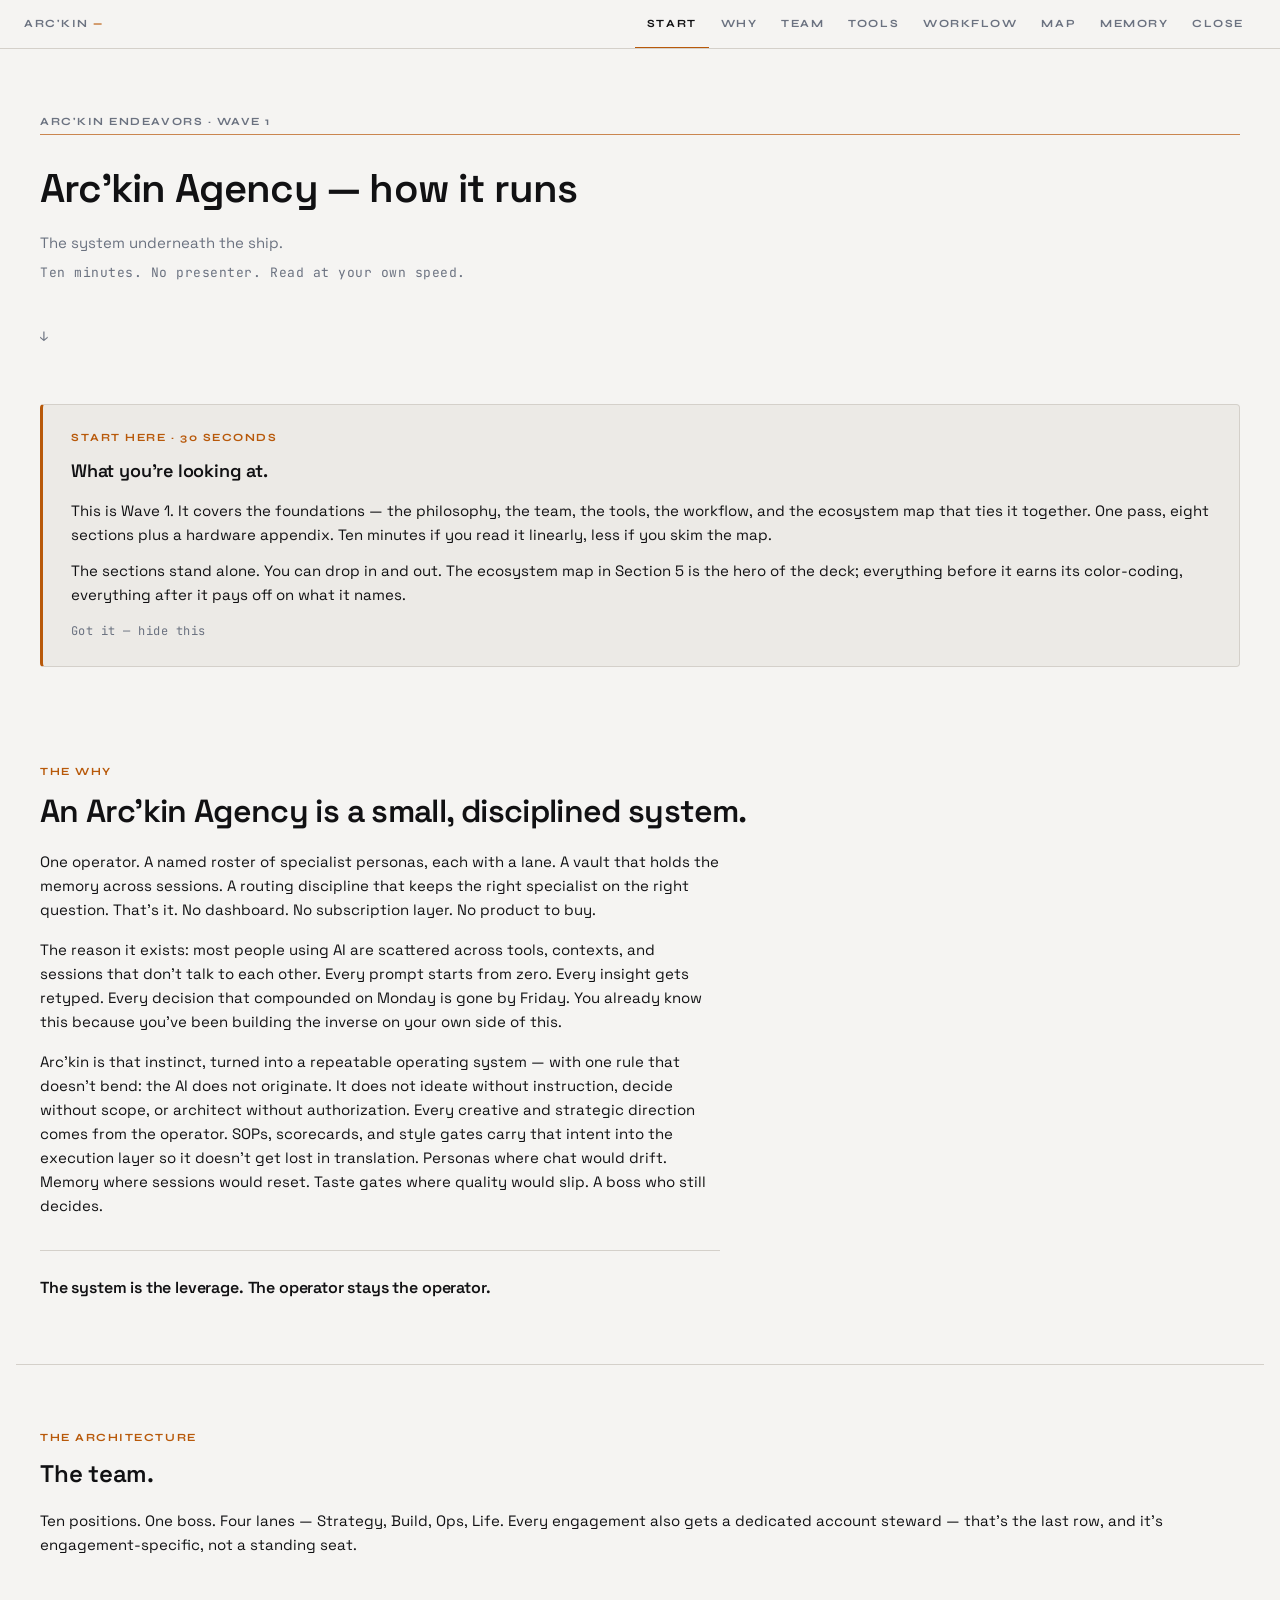
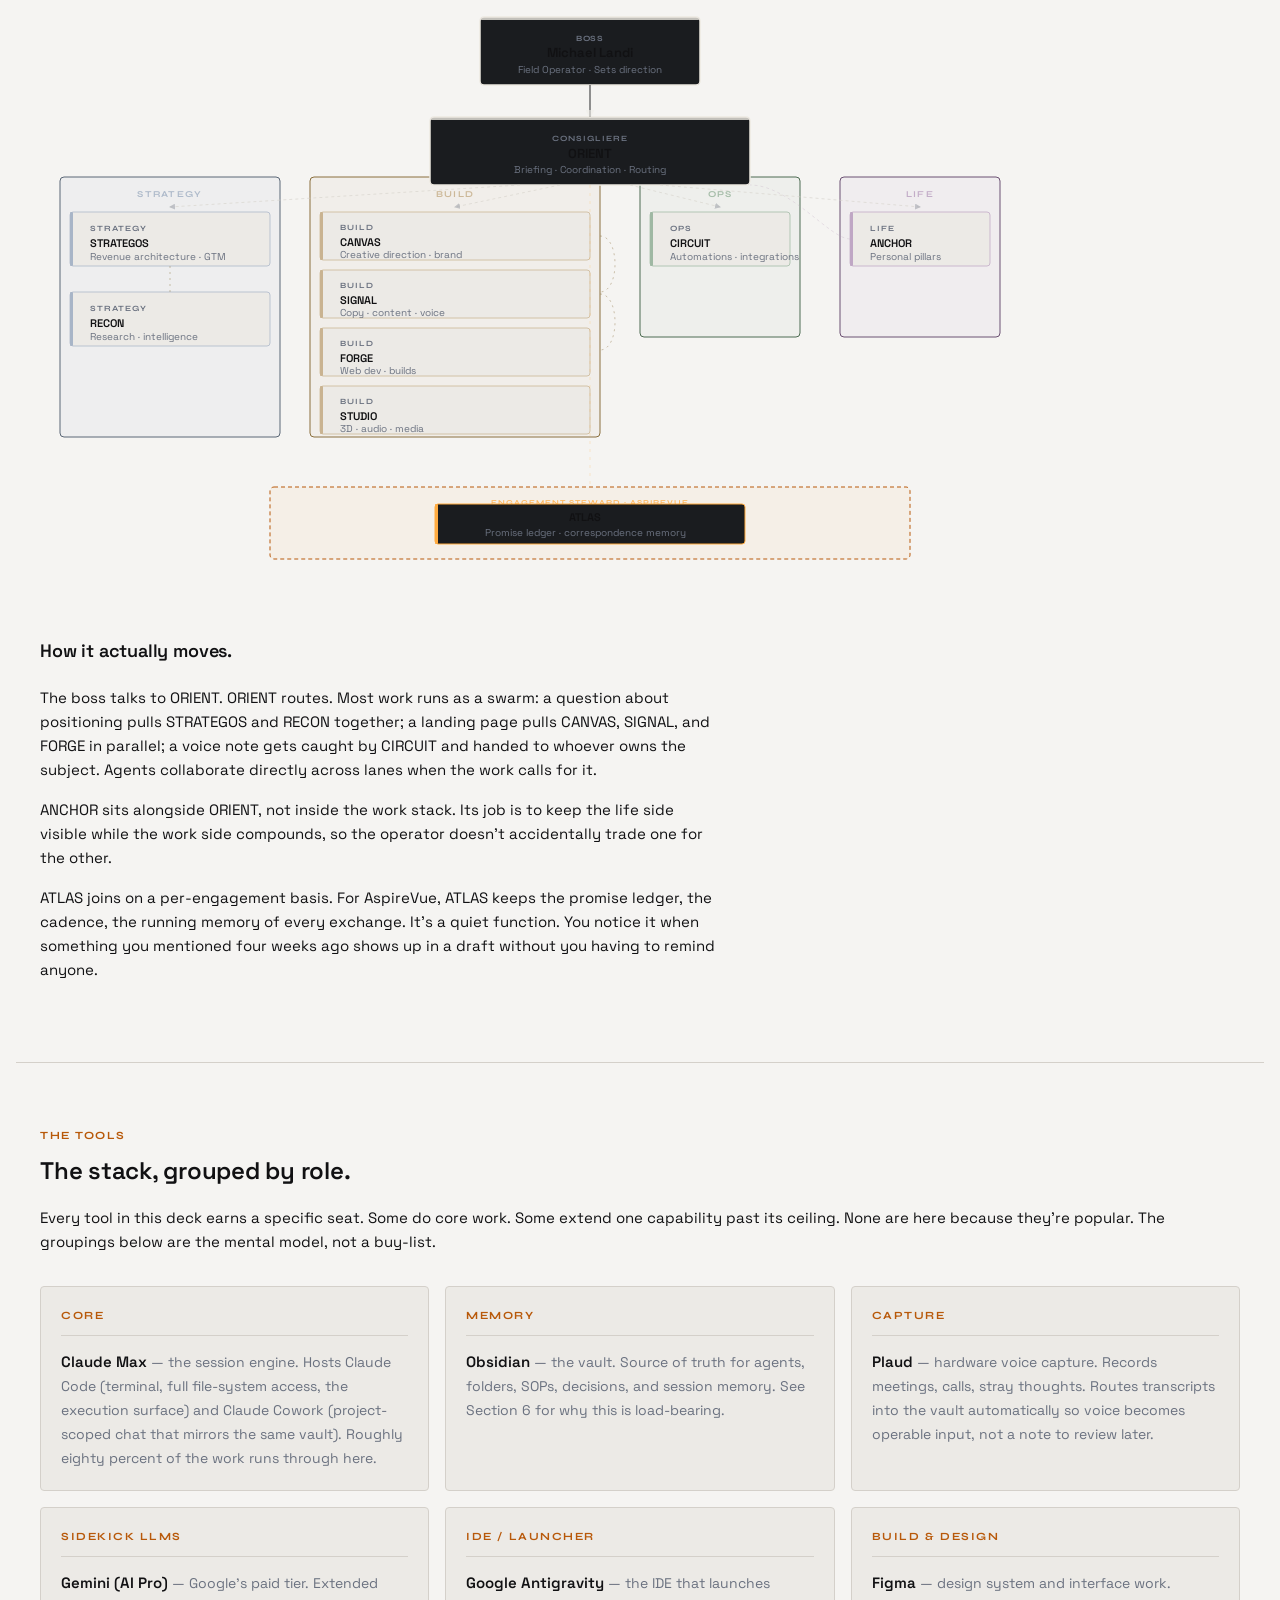
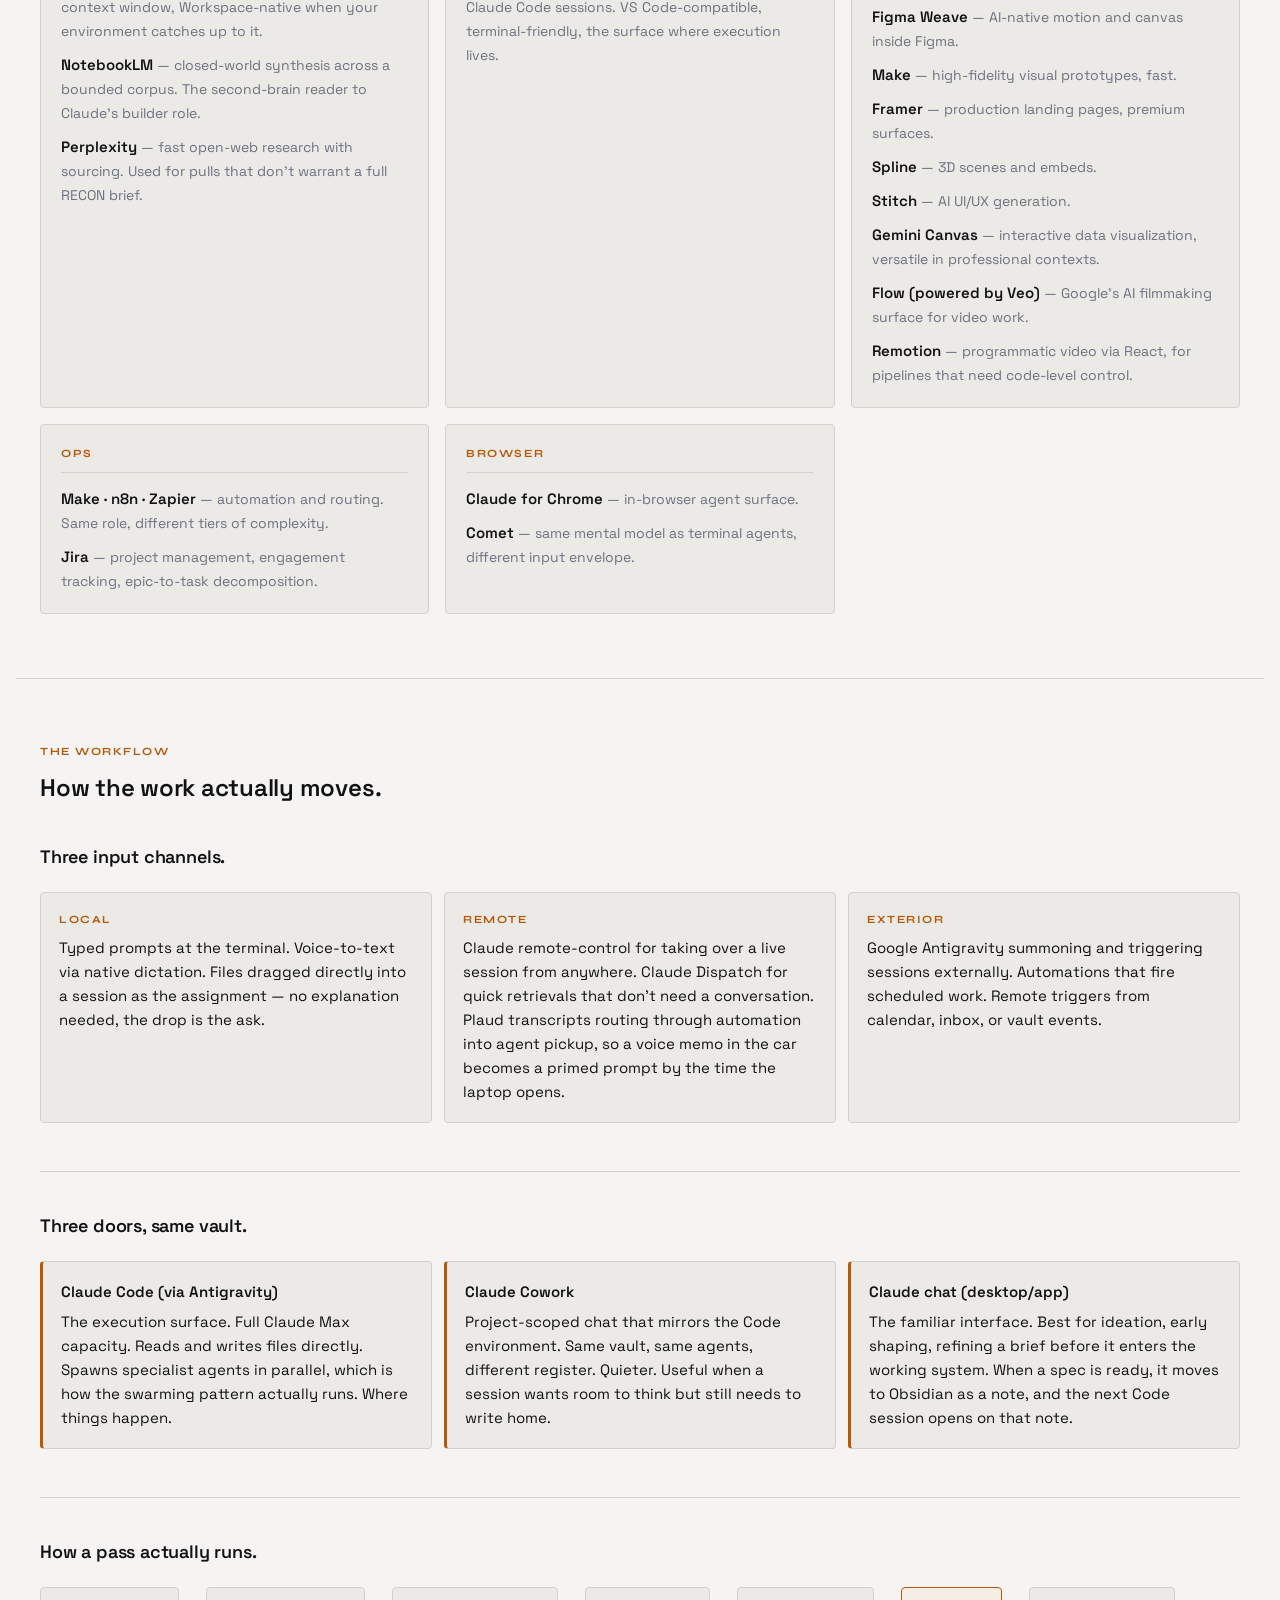
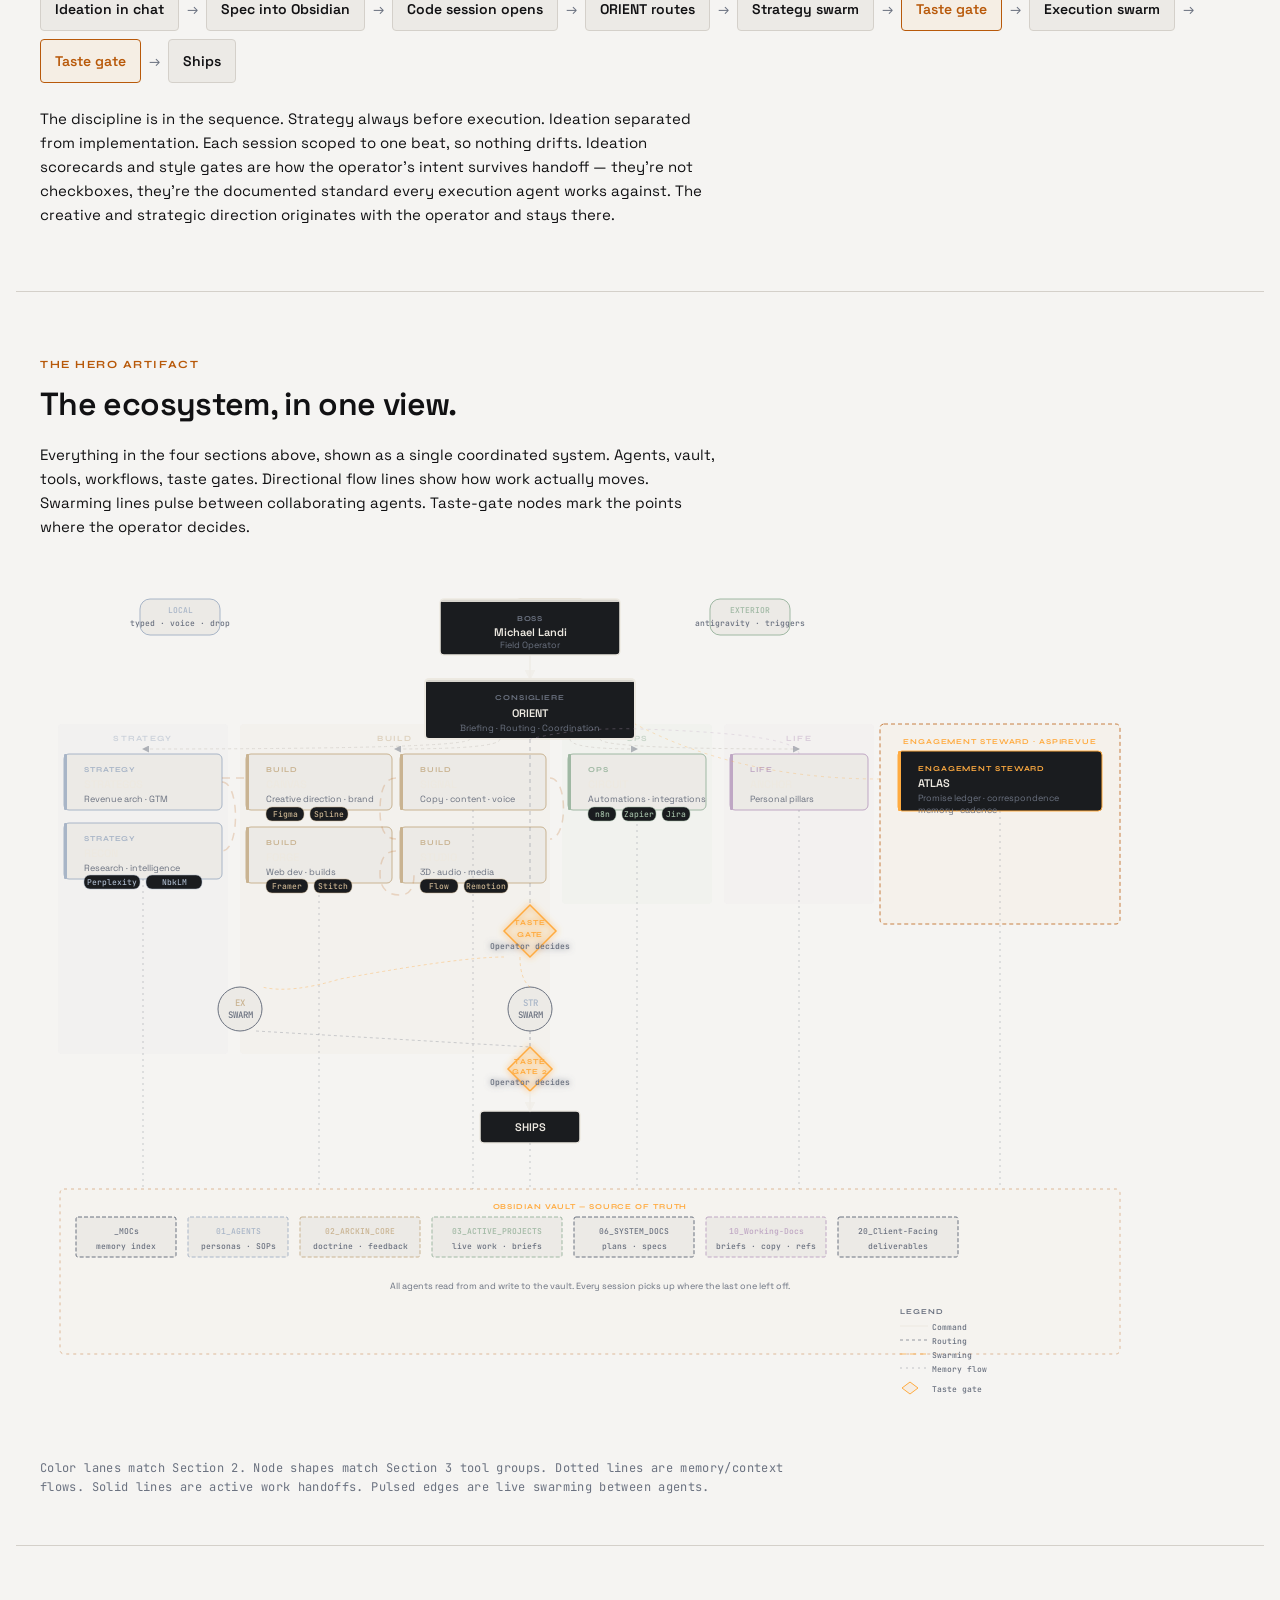
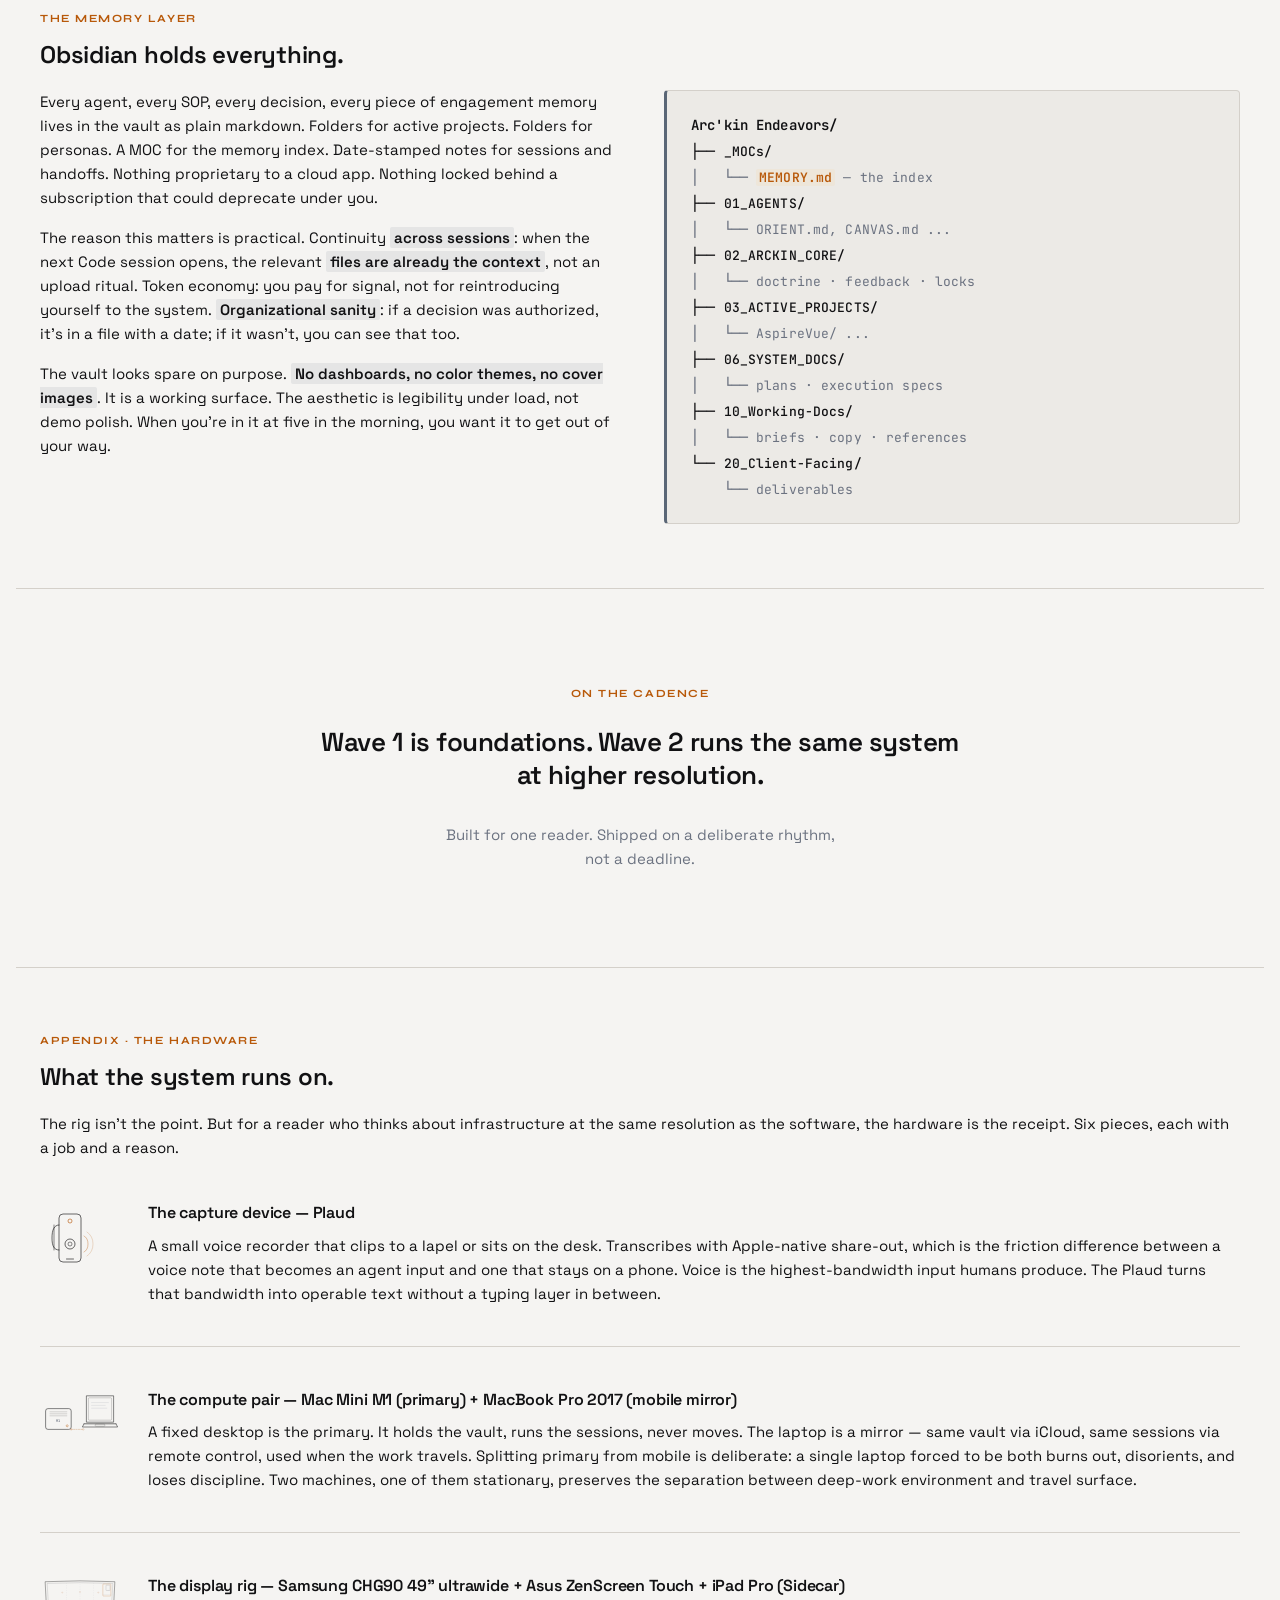
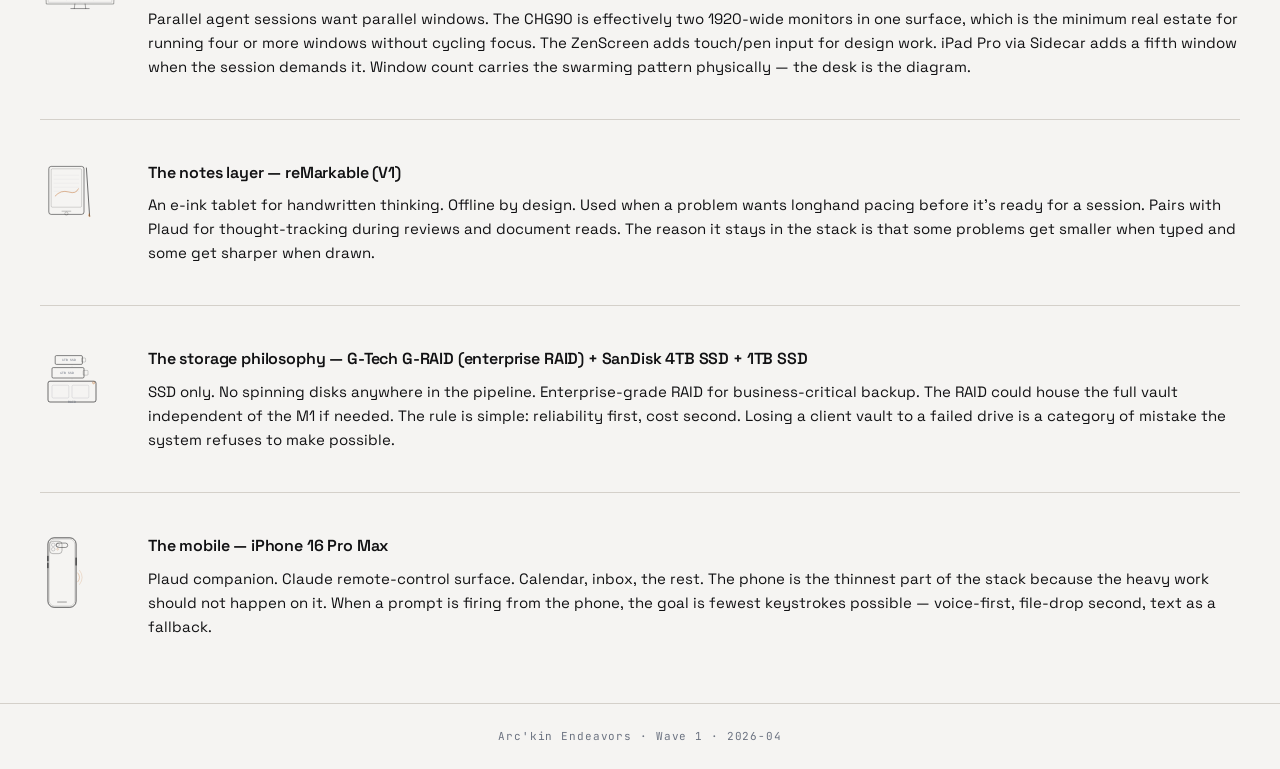
==== commit a7b38833: "Wave 1 rev1b — CANVAS YELLOW cleanup (ember containment, lane-dim coverage, 320px breathing)" ====
--- a/index.html
+++ b/index.html
@@ -170,6 +170,7 @@
 }
 .hero-sub { font-size: 0.9375rem; font-weight: 400; color: var(--subtle); margin-bottom: 8px; }
 .hero-tertiary { font-family: var(--font-mono); font-size: 0.8125rem; color: var(--subtle); letter-spacing: 0.04em; margin-bottom: 40px; }
+@media (max-width: 320px) { .hero-tertiary { margin-bottom: 12px; } }
 .scroll-cue {
   font-family: var(--font-mono); font-size: 0.8125rem; letter-spacing: 0.04em;
   color: var(--subtle); animation: pulse-scroll 2s ease-in-out infinite; display: inline-block;
@@ -678,7 +679,7 @@
           <text x="50" y="343" class="node-text-secondary" fill="#6B7280">Research · intelligence</text>
 
           <!-- Swarm hint: STRATEGOS ↔ RECON -->
-          <line x1="130" y1="269" x2="130" y2="295" class="swarm-hint"/>
+          <line x1="130" y1="269" x2="130" y2="295" class="swarm-hint" data-lane="strategy"/>
         </g>
 
         <!-- BUILD agents (Edit A: CANVAS y=215, SIGNAL y=273, FORGE y=331, STUDIO y=389) -->
@@ -708,8 +709,8 @@
           <text x="300" y="435" class="node-text-secondary" fill="#6B7280">3D · audio · media</text>
 
           <!-- Swarm hints: Build lane inter-agent -->
-          <path d="M560,239 C580,239 580,295 560,295" class="swarm-hint"/>
-          <path d="M560,297 C580,297 580,353 560,353" class="swarm-hint"/>
+          <path d="M560,239 C580,239 580,295 560,295" class="swarm-hint" data-lane="build"/>
+          <path d="M560,297 C580,297 580,353 560,353" class="swarm-hint" data-lane="build"/>
         </g>
 
         <!-- OPS agent (Edit A: x=610 data-lane) -->
@@ -1173,8 +1174,8 @@
       <text x="726" y="670" text-anchor="middle" class="map-text-tool" fill="#6B7280" font-size="7">briefs · copy · refs</text>
 
       <!-- 20_Client-Facing -->
-      <rect x="798" y="638" width="120" height="40" rx="2" class="map-node-folder" stroke="#FFAB40"/>
-      <text x="858" y="655" text-anchor="middle" class="map-text-tool" fill="#FFAB40">20_Client-Facing</text>
+      <rect x="798" y="638" width="120" height="40" rx="2" class="map-node-folder" stroke="#6B7280"/>
+      <text x="858" y="655" text-anchor="middle" class="map-text-tool" fill="#6B7280">20_Client-Facing</text>
       <text x="858" y="670" text-anchor="middle" class="map-text-tool" fill="#6B7280" font-size="7">deliverables</text>
 
       <!-- Memory flow lines: agents → vault (dotted drops) -->
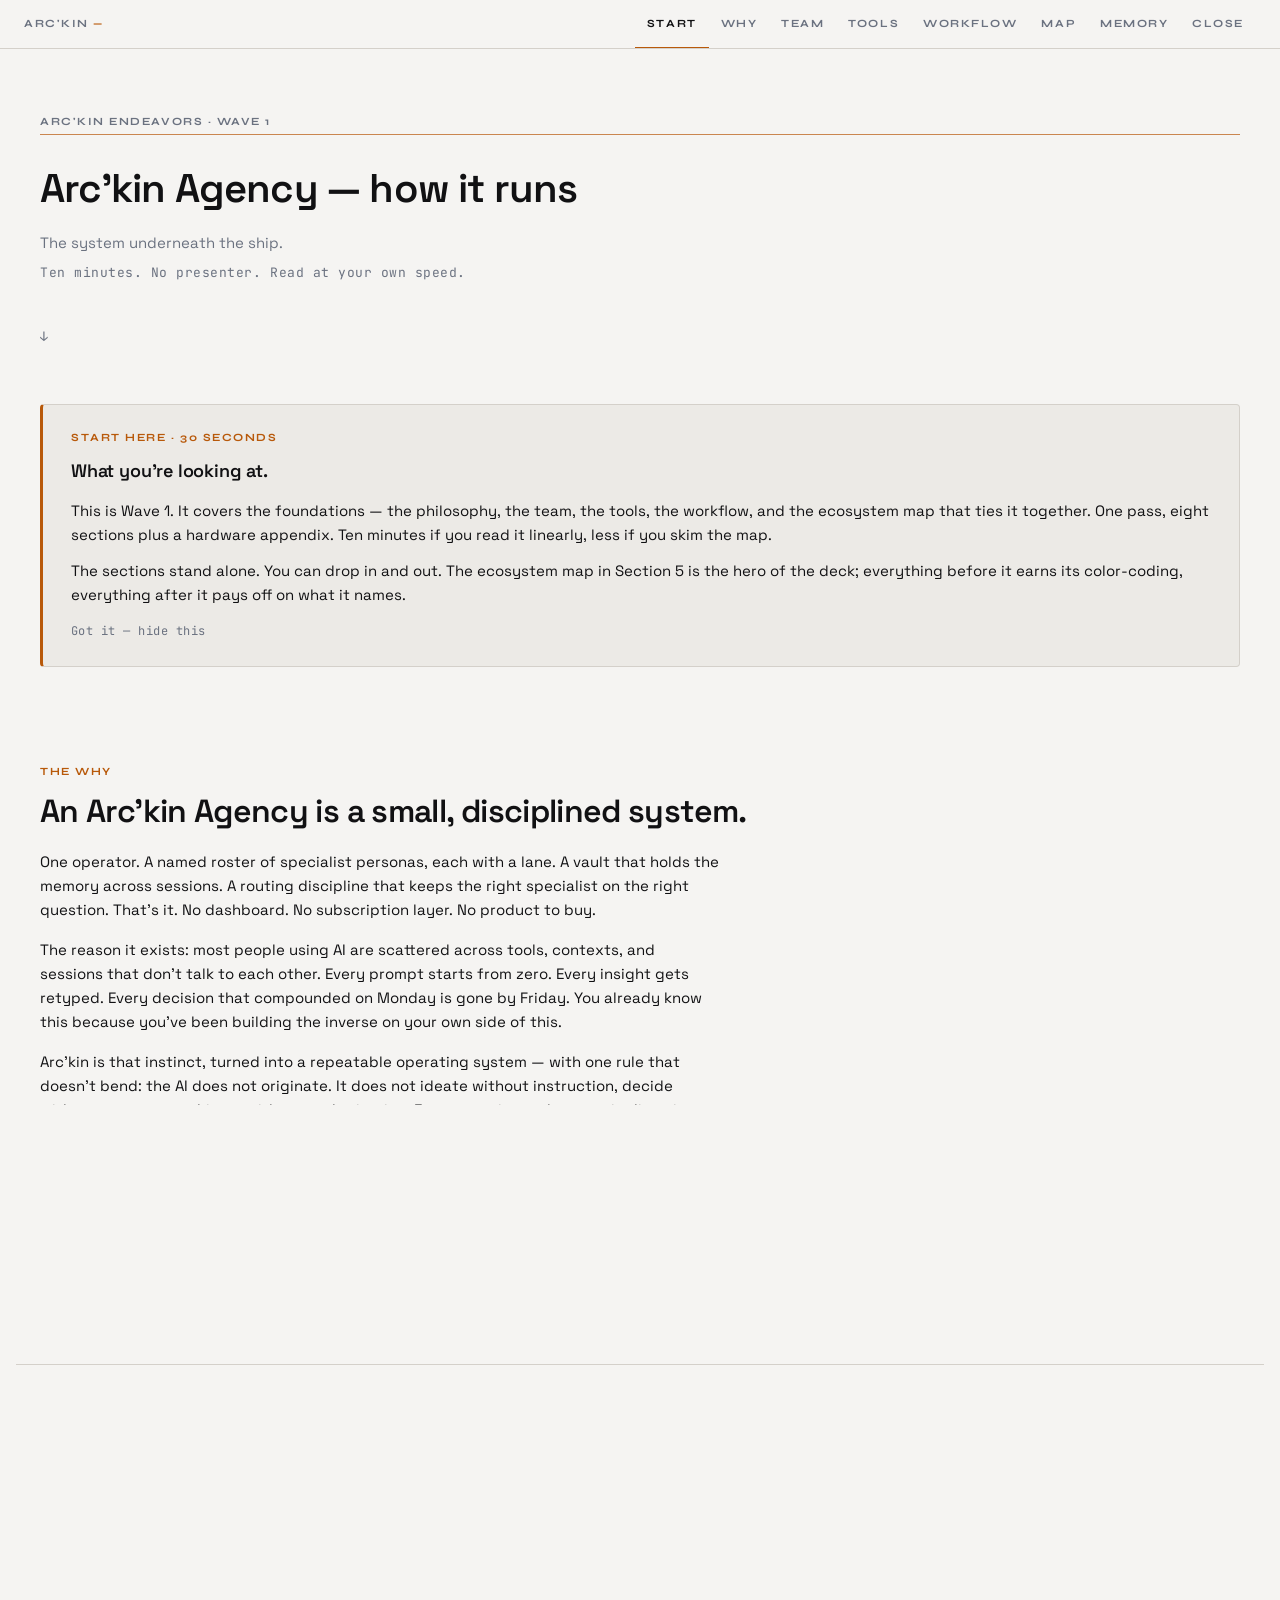
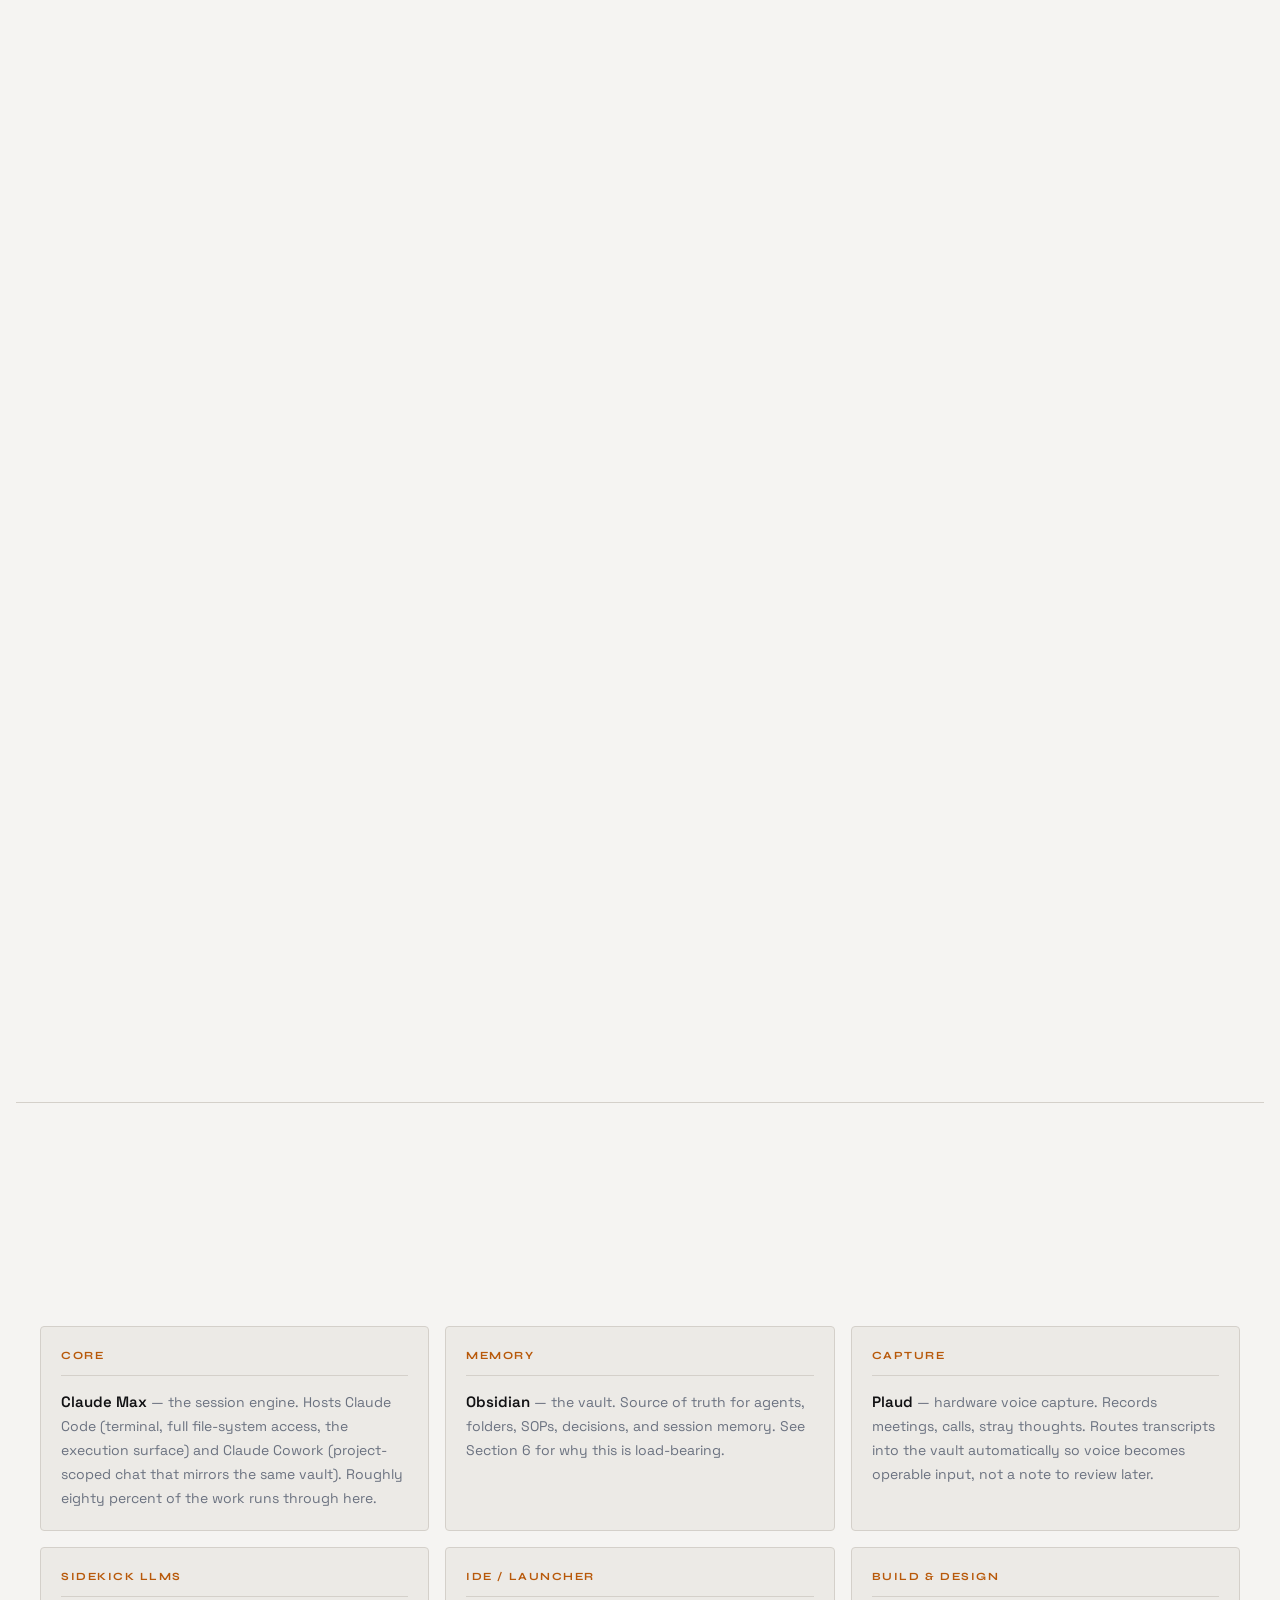
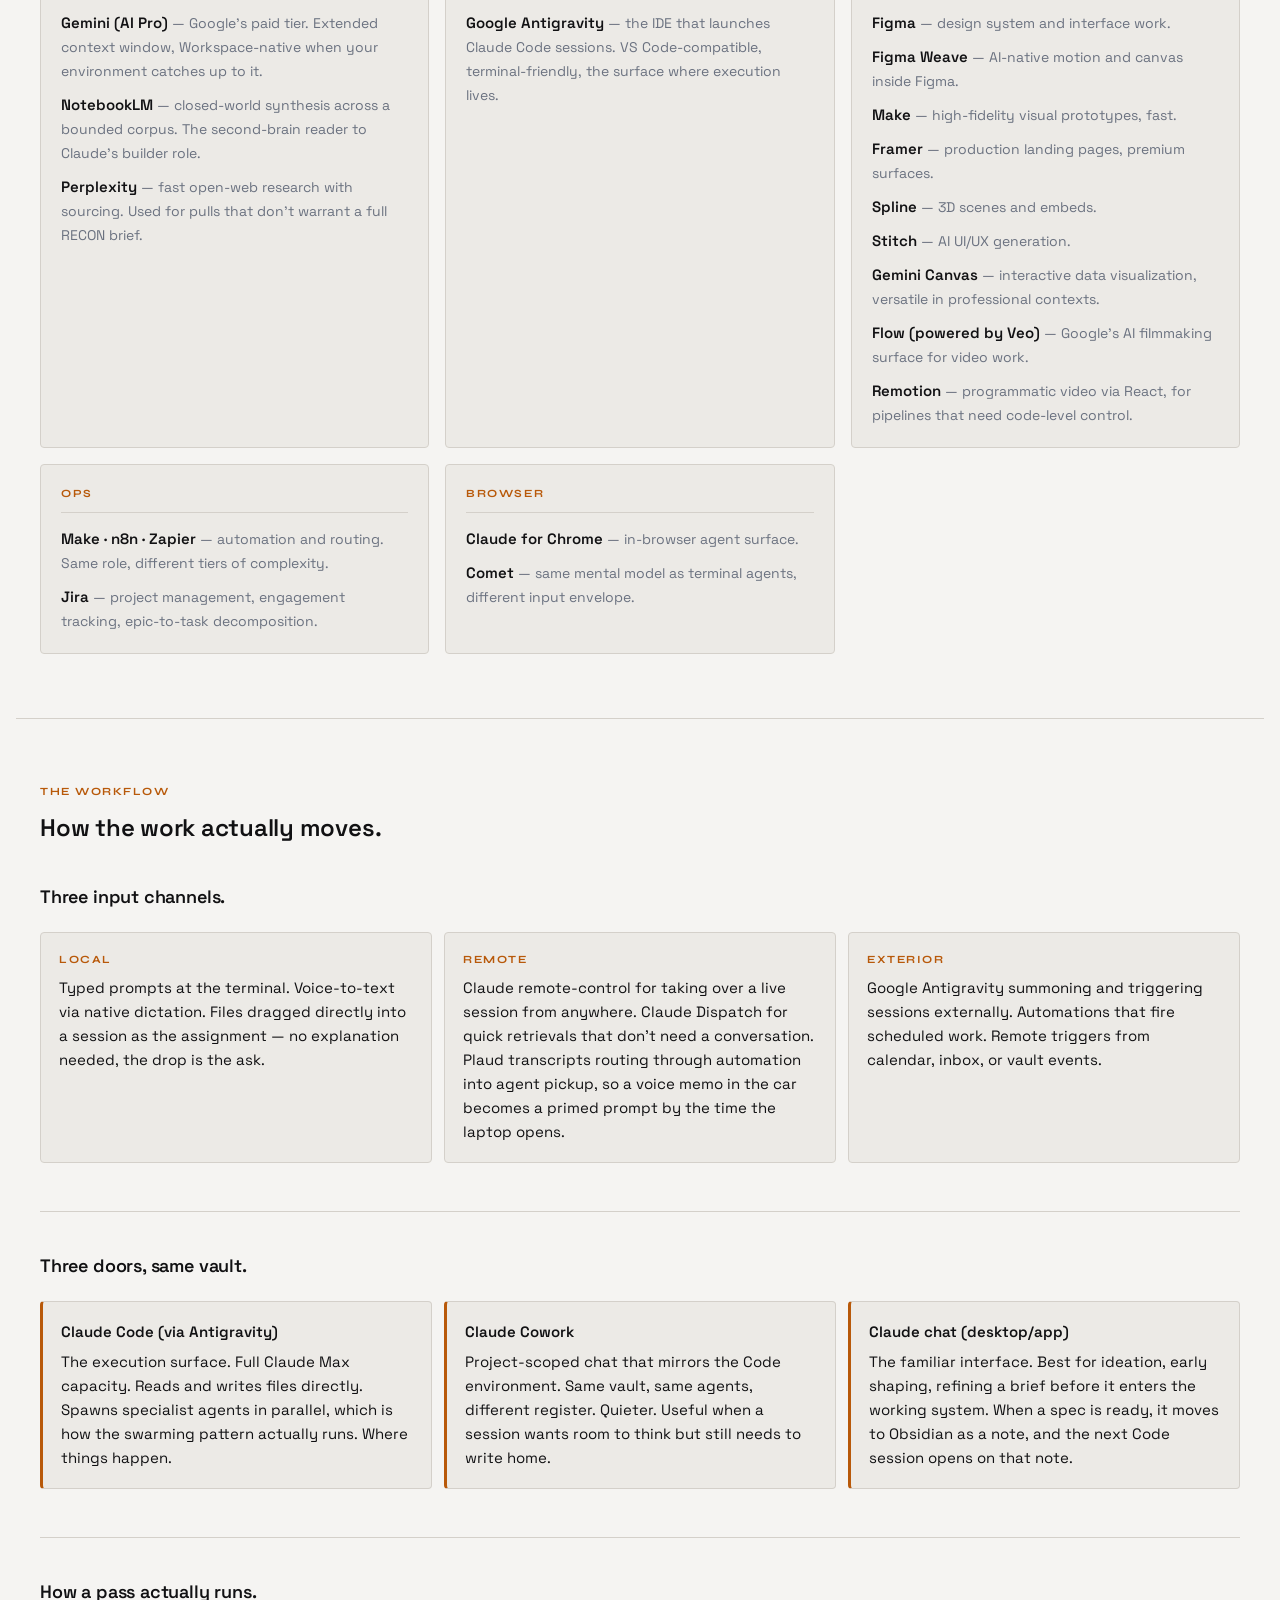
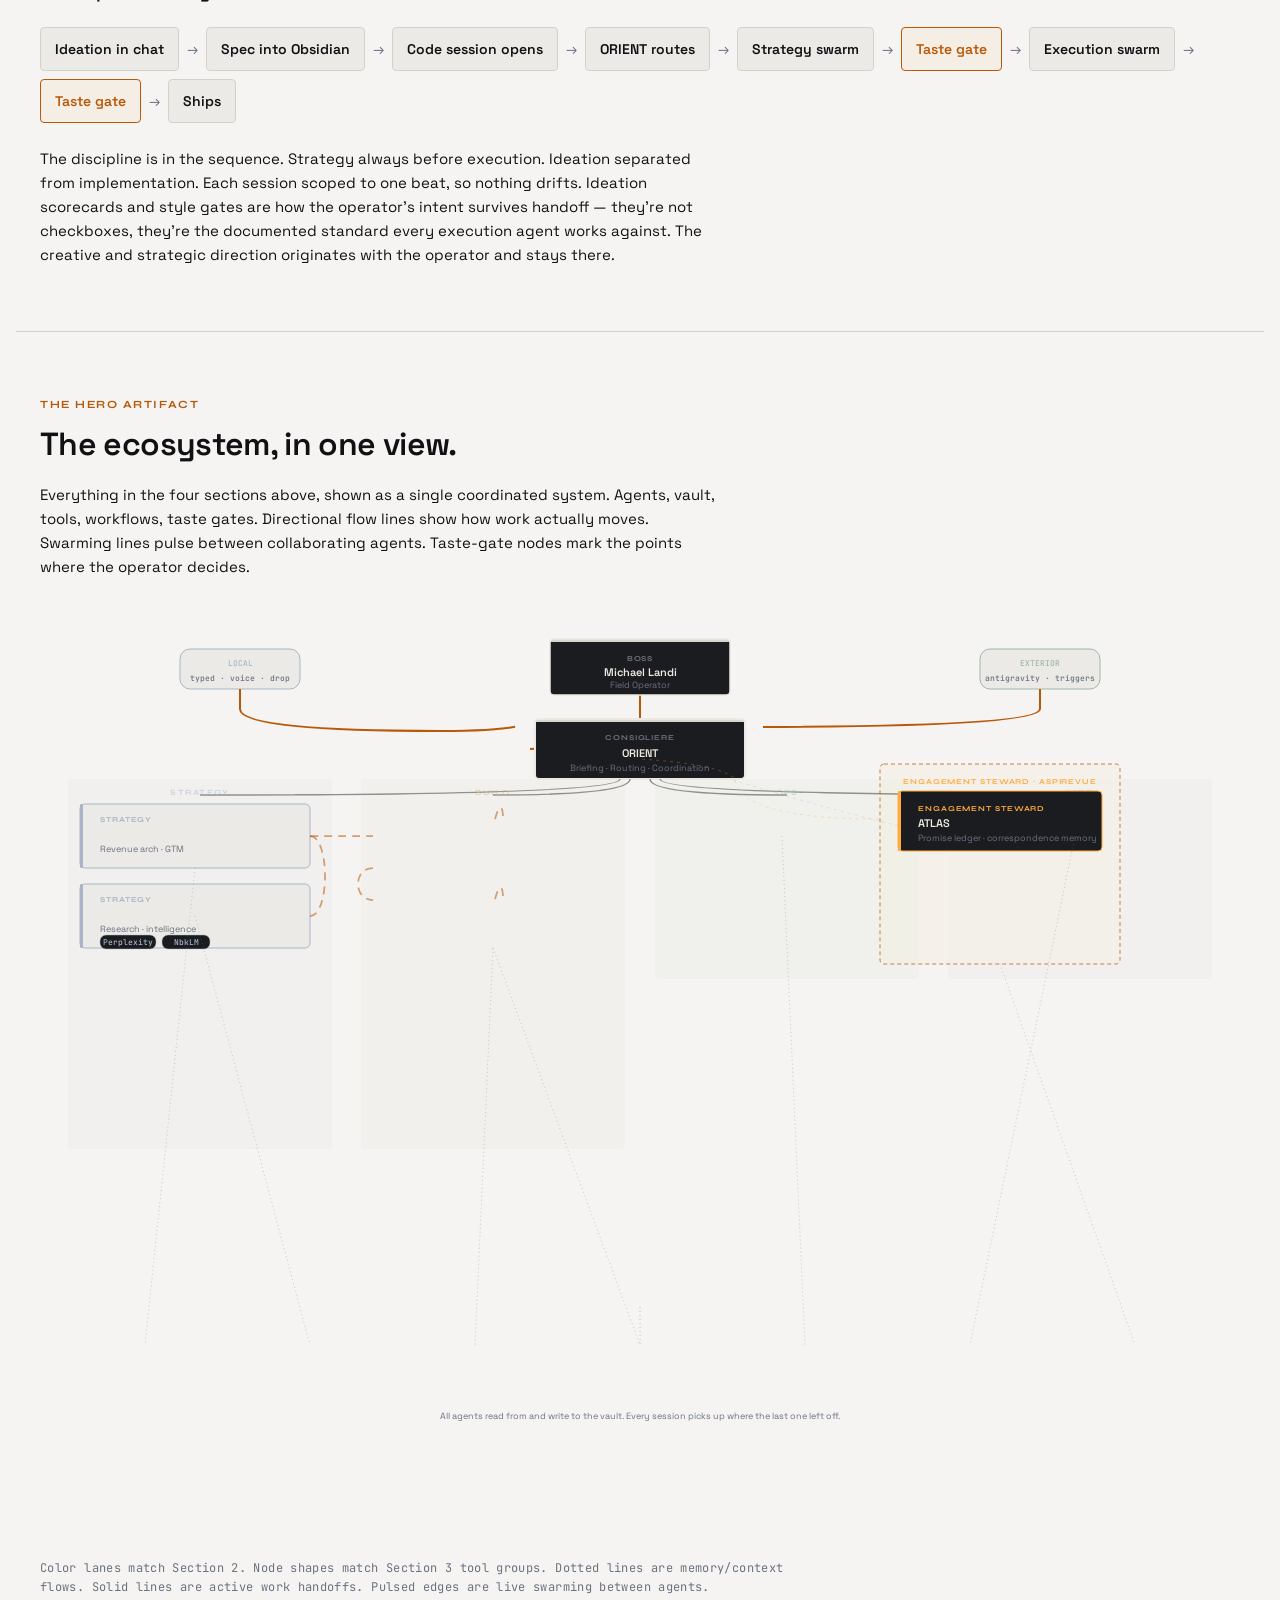
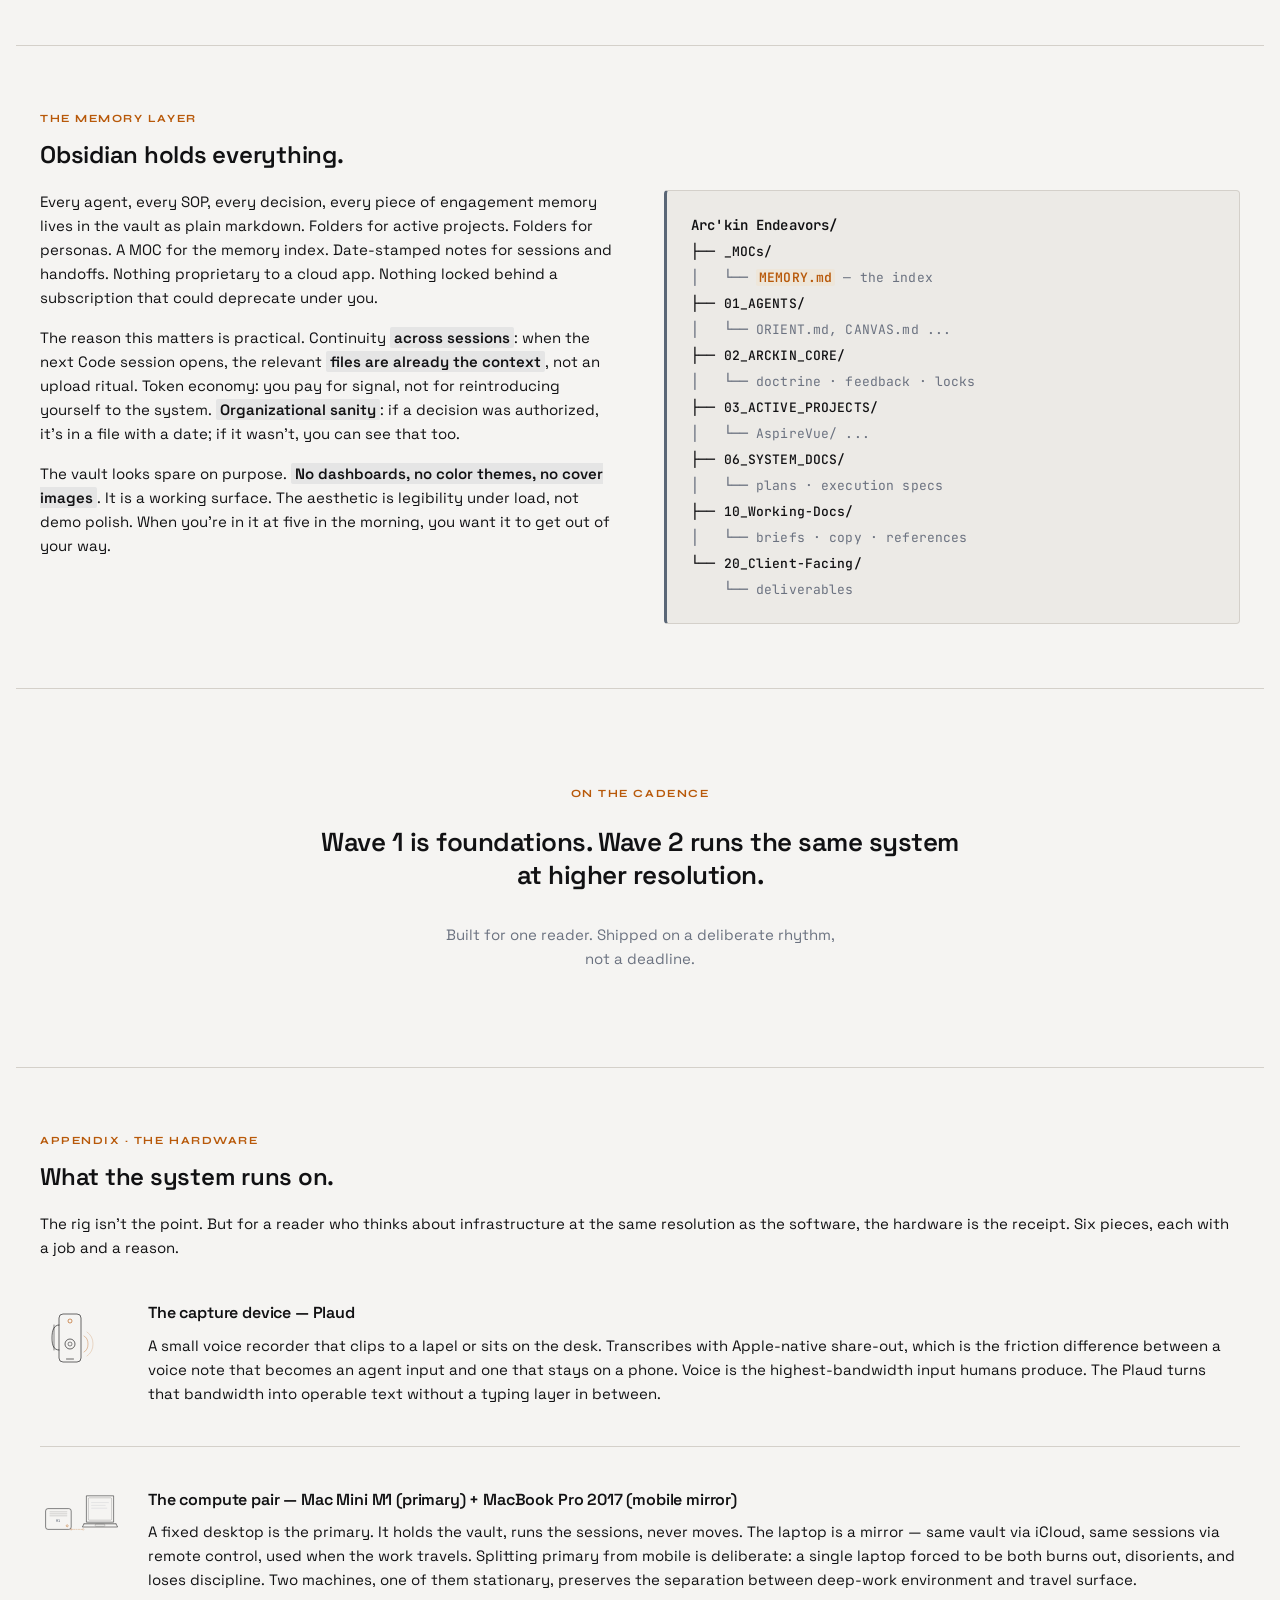
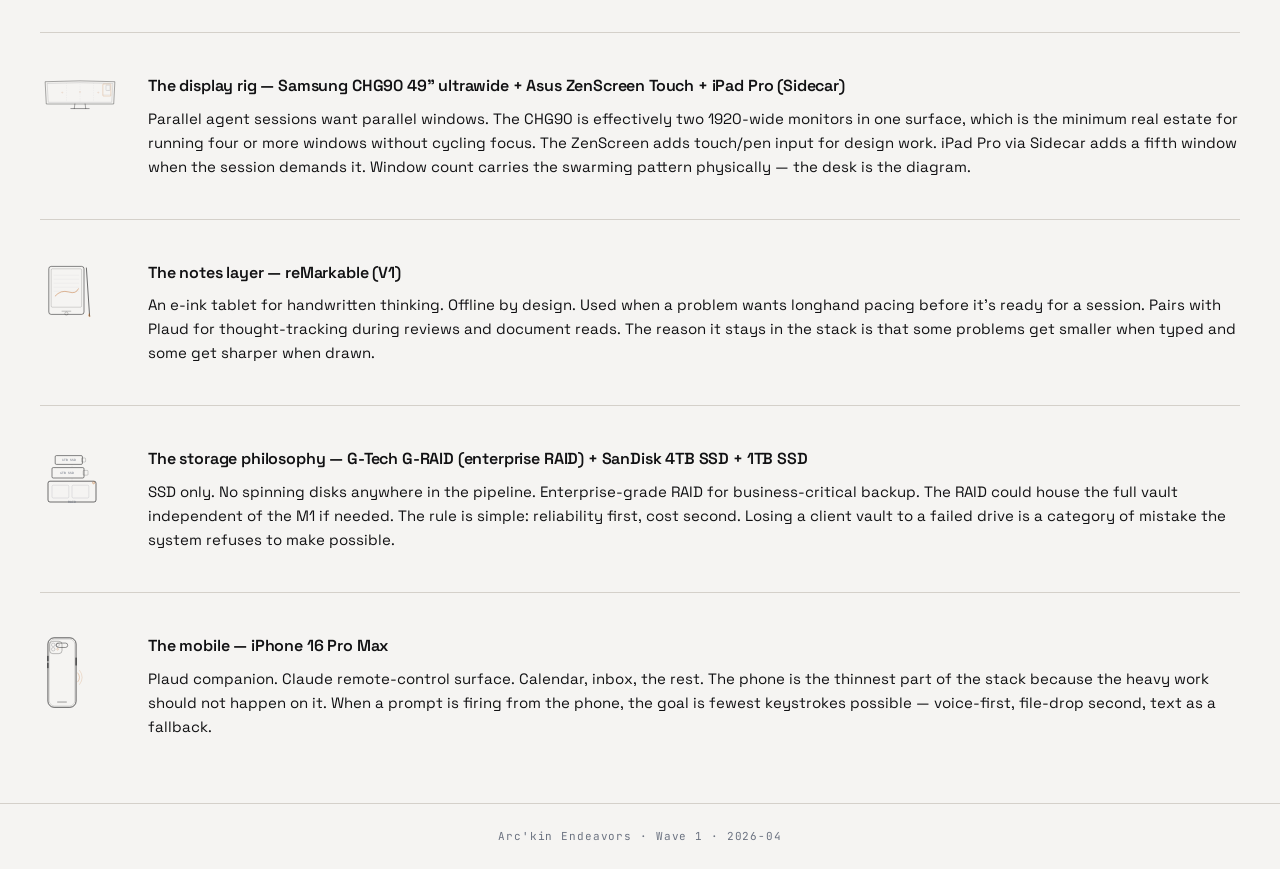
==== commit 66eaf9aa: "Wave 1 rev2 — Maps Perfection: roster + ecosystem rebuild, reveal cascade, 8 flavor shots - §2 roste" ====
--- a/index.html
+++ b/index.html
@@ -111,19 +111,20 @@
 
 /* === REDUCED MOTION === */
 @media (prefers-reduced-motion: reduce) {
-  *, *::before, *::after {
-    animation-duration: 0.01ms !important;
-    animation-iteration-count: 1 !important;
-    transition-duration: 0.01ms !important;
-    scroll-behavior: auto !important;
-  }
+  *, *::before, *::after { animation-duration: 0.01ms !important; animation-iteration-count: 1 !important; transition-duration: 0.01ms !important; scroll-behavior: auto !important; }
   .arrive { opacity: 1; transform: none; }
   .arrive.is-visible { animation: none; }
   .reveal-wrapper { clip-path: none; }
   .reveal-inner { transform: none; opacity: 1; animation: none !important; }
-  .swarm-edge { animation: none !important; stroke-dashoffset: 0 !important; }
-  .input-edge  { animation: none !important; opacity: 0.5 !important; }
+  .swarm-edge { animation: none !important; stroke-dashoffset: 0 !important; opacity: 0.55 !important; }
+  .input-edge { animation: none !important; opacity: 0.5 !important; }
   .taste-gate-group { animation: none !important; }
+  .node-lift { transition: filter 160ms ease-out; }
+  .node-lift:hover, .node-lift-active { transform: none; filter: drop-shadow(0px 4px 2px rgba(237,233,225,0.20)); }
+  .role-verb-tooltip { display: none; }
+  .map-cursor-glow { display: none; }
+  .roster-reveal-target, .map-reveal-target { opacity: 1 !important; transition: none !important; }
+  .vault-tether { opacity: 0.35; }
 }
 
 /* === NAV === */
@@ -279,9 +280,6 @@
 .roster-svg.lane-active-build    [data-lane="build"]    .node-bg { stroke-opacity: 1; }
 .roster-svg.lane-active-ops      [data-lane="ops"]      .node-bg { stroke-opacity: 1; }
 .roster-svg.lane-active-life     [data-lane="life"]     .node-bg { stroke-opacity: 1; }
-@media (prefers-reduced-motion: reduce) {
-  .roster-svg [data-lane] { transition: none; }
-}
 
 /* §2 prose below roster */
 .roster-prose { margin-top: 40px; max-width: 680px; }
@@ -548,6 +546,86 @@
   position: absolute; width: 1px; height: 1px;
   overflow: hidden; clip: rect(0,0,0,0); white-space: nowrap;
 }
+
+/* === REV2 TOKENS === */
+:root { --fg-dim: rgba(237,233,225,0.55); }
+@media (prefers-color-scheme: light) { :root { --fg-dim: rgba(17,17,19,0.45); } }
+
+/* === REV2 ROSTER CONTAINER === */
+.roster-svg-container { position: relative; }
+
+/* === REV2 LINE CLASSES === */
+.command-line { stroke: var(--fg); stroke-width: 2; opacity: 0.85; fill: none; }
+.routing-line { stroke: var(--fg-dim); stroke-width: 1.5; opacity: 0.7; fill: none; }
+.atlas-tether { stroke: var(--lane-engagement); stroke-width: 1.5; stroke-dasharray: 3 4; opacity: 0.55; fill: none; }
+.vault-tether { stroke: var(--subtle); stroke-width: 1; stroke-dasharray: 1 3; opacity: 0.35; fill: none; }
+
+/* === REV2 SWARM REBUILD === */
+.swarm-edge {
+  fill: none; stroke: var(--accent); stroke-width: 1.75;
+  stroke-dasharray: 8 6; opacity: 0.55;
+  animation: swarm-pulse-r2 3.5s ease-in-out infinite;
+}
+.swarm-edge.d1 { animation-delay: 0s; }
+.swarm-edge.d2 { animation-delay: 0.7s; }
+.swarm-edge.d3 { animation-delay: 1.4s; }
+.swarm-edge.d4 { animation-delay: 2.1s; }
+@keyframes swarm-pulse-r2 {
+  0%   { stroke-dashoffset: 0; opacity: 0.55; }
+  50%  { opacity: 1.0; }
+  100% { stroke-dashoffset: -40; opacity: 0.55; }
+}
+.swarm-hint { stroke: var(--lane-build); stroke-width: 1.25; fill: none; stroke-dasharray: 2 4; opacity: 0.55; }
+.input-edge { fill: none; stroke: var(--accent); stroke-width: 2; stroke-dasharray: 10 8; opacity: 0; }
+.input-edge.fired { animation: input-pulse 1.8s ease-out forwards; }
+.input-edge.i1 { animation-delay: 0.1s; }
+.input-edge.i2 { animation-delay: 0.4s; }
+.input-edge.i3 { animation-delay: 0.7s; }
+
+/* === LANE-HOVER DIM BG EXTENSION === */
+.roster-svg.lane-active-strategy [data-lane="strategy"].lane-strategy-bg { fill-opacity: 0.10; }
+.roster-svg.lane-active-build    [data-lane="build"].lane-build-bg       { fill-opacity: 0.10; }
+.roster-svg.lane-active-ops      [data-lane="ops"].lane-ops-bg           { fill-opacity: 0.10; }
+.roster-svg.lane-active-life     [data-lane="life"].lane-life-bg         { fill-opacity: 0.10; }
+
+/* === NODE HOVER LIFT === */
+.node-lift { transform-box: fill-box; transform-origin: 50% 50%; transition: transform 160ms ease-out, filter 160ms ease-out; cursor: pointer; }
+.node-lift:hover { transform: translateY(-2px); filter: drop-shadow(0px 6px 2px rgba(237,233,225,0.25)); }
+.node-lift-active { transform: translateY(-2px); filter: drop-shadow(0px 6px 2px rgba(237,233,225,0.25)); }
+
+/* === ROLE-VERB TOOLTIP === */
+.role-verb-tooltip {
+  position: absolute; font-family: var(--font-mono); font-size: 0.6875rem;
+  color: var(--accent); background: var(--hover); border: 1px solid var(--lane-engagement);
+  border-radius: 3px; padding: 3px 7px; pointer-events: none;
+  opacity: 0; transform: translateY(4px); transition: opacity 120ms ease-out, transform 120ms ease-out;
+  white-space: nowrap; z-index: 200;
+}
+.role-verb-tooltip.visible { opacity: 1; transform: translateY(0); }
+
+/* === CURSOR-FOLLOW GLOW (map only) === */
+.map-cursor-glow {
+  position: absolute; width: 120px; height: 120px; border-radius: 50%;
+  background: radial-gradient(circle, rgba(255,171,64,0.08) 0%, rgba(255,171,64,0) 70%);
+  pointer-events: none; transform: translate(-50%,-50%);
+  transition: left 60ms linear, top 60ms linear; opacity: 0; z-index: 1;
+}
+.map-container:hover .map-cursor-glow { opacity: 1; }
+
+/* === VAULT MEMORY PULSE === */
+@keyframes vault-folder-pulse { 0%, 100% { opacity: 0.55; } 50% { opacity: 0.85; } }
+
+/* === TASTE-GATE DESYNC === */
+.taste-gate-group { animation: gate-glow 3s ease-in-out infinite; }
+.taste-gate-group.gate-1 { animation-delay: 0s; }
+.taste-gate-group.gate-2 { animation-delay: 1.6s; }
+
+/* === REVEAL STATES === */
+.roster-reveal-target, .map-reveal-target { opacity: 0; }
+.roster-reveal-target.revealed, .map-reveal-target.revealed { opacity: 1; }
+
+/* === MAP CONTAINER === */
+.map-container { position: relative; overflow: hidden; }
 </style>
 </head>
 <body>
@@ -614,136 +692,142 @@
 
   <div class="roster-wrap arrive" data-observe>
     <div class="roster-svg-container" role="img" aria-label="Agent roster hierarchy: Boss commands ORIENT, ORIENT routes to Strategy, Build, Ops, and Life lanes. ATLAS is the engagement steward for AspireVue.">
-      <!-- §2 ROSTER SVG — 1100×600, responsive (Edit A: widened viewBox + lane interaction) -->
-      <svg class="roster-svg" viewBox="0 0 1100 600" width="100%" xmlns="http://www.w3.org/2000/svg" style="max-width:1100px;display:block;">
-        <defs>
-          <marker id="arr-cmd" markerWidth="6" markerHeight="6" refX="5" refY="3" orient="auto">
-            <path d="M0,0 L6,3 L0,6 Z" fill="#EDE9E1" opacity="0.6"/>
-          </marker>
-          <marker id="arr-route" markerWidth="6" markerHeight="6" refX="5" refY="3" orient="auto">
-            <path d="M0,0 L6,3 L0,6 Z" fill="#6B7280" opacity="0.6"/>
-          </marker>
-        </defs>
-
-        <!-- Lane column backgrounds (Edit A: new x-origins, 30px min gaps) -->
-        <!-- Strategy lane: x=20 w=220 -->
-        <rect x="20" y="180" width="220" height="260" rx="4" class="lane-strategy-bg" data-lane="strategy" data-lane-trigger="strategy"/>
-        <!-- Build lane: x=270 w=290 -->
-        <rect x="270" y="180" width="290" height="260" rx="4" class="lane-build-bg" data-lane="build" data-lane-trigger="build"/>
-        <!-- Ops lane: x=600 w=160 -->
-        <rect x="600" y="180" width="160" height="160" rx="4" class="lane-ops-bg" data-lane="ops" data-lane-trigger="ops"/>
-        <!-- Life lane: x=800 w=160 -->
-        <rect x="800" y="180" width="160" height="160" rx="4" class="lane-life-bg" data-lane="life" data-lane-trigger="life"/>
-
-        <!-- Lane headers (Edit A: new centers) -->
-        <text x="130" y="200" text-anchor="middle" class="lane-header-text" fill="#A8B5C7" opacity="0.9" data-lane="strategy">STRATEGY</text>
-        <text x="415" y="200" text-anchor="middle" class="lane-header-text" fill="#C9B391" opacity="0.9" data-lane="build">BUILD</text>
-        <text x="680" y="200" text-anchor="middle" class="lane-header-text" fill="#9FB8A3" opacity="0.9" data-lane="ops">OPS</text>
-        <text x="880" y="200" text-anchor="middle" class="lane-header-text" fill="#BFA7C4" opacity="0.9" data-lane="life">LIFE</text>
-
-        <!-- BOSS node (Edit A: center x=550) -->
-        <rect x="440" y="20" width="220" height="68" rx="4" fill="#1A1C1F" stroke="#EDE9E1" stroke-width="1.5"/>
-        <rect x="440" y="20" width="220" height="3" rx="2" fill="#EDE9E1" opacity="0.8"/>
-        <text x="550" y="44" text-anchor="middle" class="node-eyebrow" fill="#6B7280">BOSS</text>
-        <text x="550" y="60" text-anchor="middle" class="node-text-primary" font-size="13">Michael Landi</text>
-        <text x="550" y="76" text-anchor="middle" class="node-text-secondary" fill="#6B7280">Field Operator · Sets direction</text>
-
-        <!-- ORIENT node (Edit A: center x=550) -->
-        <rect x="390" y="120" width="320" height="68" rx="4" fill="#1A1C1F" stroke="#EDE9E1" stroke-width="1.5"/>
-        <rect x="390" y="120" width="320" height="3" rx="2" fill="#EDE9E1" opacity="0.8"/>
-        <text x="550" y="144" text-anchor="middle" class="node-eyebrow" fill="#6B7280">CONSIGLIERE</text>
-        <text x="550" y="161" text-anchor="middle" class="node-text-primary" font-size="13">ORIENT</text>
-        <text x="550" y="176" text-anchor="middle" class="node-text-secondary" fill="#6B7280">Briefing · Coordination · Routing</text>
-
-        <!-- Command line: BOSS → ORIENT -->
-        <line x1="550" y1="88" x2="550" y2="120" class="edge-command" marker-end="url(#arr-cmd)"/>
-
-        <!-- Route lines: ORIENT → lane columns (Edit A: new lane-center x-values) -->
-        <path d="M480,188 C480,188 130,210 130,210" class="edge-route" marker-end="url(#arr-route)"/>
-        <path d="M520,188 C520,188 415,210 415,210" class="edge-route" marker-end="url(#arr-route)"/>
-        <path d="M590,188 C590,188 680,210 680,210" class="edge-route" marker-end="url(#arr-route)"/>
-        <path d="M620,188 C620,188 880,210 880,210" class="edge-route" marker-end="url(#arr-route)"/>
-
-        <!-- STRATEGY agents (Edit A: min 16px row gap; STRATEGOS y=215, RECON y=295) -->
-        <g data-lane="strategy">
-          <rect x="30" y="215" width="200" height="54" rx="3" class="node-bg" stroke="#A8B5C7" stroke-width="0.75"/>
-          <rect x="30" y="215" width="3" height="54" rx="1" fill="#A8B5C7"/>
-          <text x="50" y="234" class="node-eyebrow" fill="#A8B5C7">STRATEGY</text>
-          <text x="50" y="250" class="node-text-primary" font-size="11" fill="#EDE9E1">STRATEGOS</text>
-          <text x="50" y="263" class="node-text-secondary" fill="#6B7280">Revenue architecture · GTM</text>
-
-          <rect x="30" y="295" width="200" height="54" rx="3" class="node-bg" stroke="#A8B5C7" stroke-width="0.75"/>
-          <rect x="30" y="295" width="3" height="54" rx="1" fill="#A8B5C7"/>
-          <text x="50" y="314" class="node-eyebrow" fill="#A8B5C7">STRATEGY</text>
-          <text x="50" y="330" class="node-text-primary" font-size="11" fill="#EDE9E1">RECON</text>
-          <text x="50" y="343" class="node-text-secondary" fill="#6B7280">Research · intelligence</text>
-
-          <!-- Swarm hint: STRATEGOS ↔ RECON -->
-          <line x1="130" y1="269" x2="130" y2="295" class="swarm-hint" data-lane="strategy"/>
-        </g>
-
-        <!-- BUILD agents (Edit A: CANVAS y=215, SIGNAL y=273, FORGE y=331, STUDIO y=389) -->
-        <g data-lane="build">
-          <rect x="280" y="215" width="270" height="48" rx="3" class="node-bg" stroke="#C9B391" stroke-width="0.75"/>
-          <rect x="280" y="215" width="3" height="48" rx="1" fill="#C9B391"/>
-          <text x="300" y="233" class="node-eyebrow" fill="#C9B391">BUILD</text>
-          <text x="300" y="249" class="node-text-primary" font-size="11" fill="#EDE9E1">CANVAS</text>
-          <text x="300" y="261" class="node-text-secondary" fill="#6B7280">Creative direction · brand</text>
-
-          <rect x="280" y="273" width="270" height="48" rx="3" class="node-bg" stroke="#C9B391" stroke-width="0.75"/>
-          <rect x="280" y="273" width="3" height="48" rx="1" fill="#C9B391"/>
-          <text x="300" y="291" class="node-eyebrow" fill="#C9B391">BUILD</text>
-          <text x="300" y="307" class="node-text-primary" font-size="11" fill="#EDE9E1">SIGNAL</text>
-          <text x="300" y="319" class="node-text-secondary" fill="#6B7280">Copy · content · voice</text>
-
-          <rect x="280" y="331" width="270" height="48" rx="3" class="node-bg" stroke="#C9B391" stroke-width="0.75"/>
-          <rect x="280" y="331" width="3" height="48" rx="1" fill="#C9B391"/>
-          <text x="300" y="349" class="node-eyebrow" fill="#C9B391">BUILD</text>
-          <text x="300" y="365" class="node-text-primary" font-size="11" fill="#EDE9E1">FORGE</text>
-          <text x="300" y="377" class="node-text-secondary" fill="#6B7280">Web dev · builds</text>
-
-          <rect x="280" y="389" width="270" height="48" rx="3" class="node-bg" stroke="#C9B391" stroke-width="0.75"/>
-          <rect x="280" y="389" width="3" height="48" rx="1" fill="#C9B391"/>
-          <text x="300" y="407" class="node-eyebrow" fill="#C9B391">BUILD</text>
-          <text x="300" y="423" class="node-text-primary" font-size="11" fill="#EDE9E1">STUDIO</text>
-          <text x="300" y="435" class="node-text-secondary" fill="#6B7280">3D · audio · media</text>
-
-          <!-- Swarm hints: Build lane inter-agent -->
-          <path d="M560,239 C580,239 580,295 560,295" class="swarm-hint" data-lane="build"/>
-          <path d="M560,297 C580,297 580,353 560,353" class="swarm-hint" data-lane="build"/>
-        </g>
-
-        <!-- OPS agent (Edit A: x=610 data-lane) -->
-        <g data-lane="ops">
-          <rect x="610" y="215" width="140" height="54" rx="3" class="node-bg" stroke="#9FB8A3" stroke-width="0.75"/>
-          <rect x="610" y="215" width="3" height="54" rx="1" fill="#9FB8A3"/>
-          <text x="630" y="234" class="node-eyebrow" fill="#9FB8A3">OPS</text>
-          <text x="630" y="250" class="node-text-primary" font-size="11" fill="#EDE9E1">CIRCUIT</text>
-          <text x="630" y="263" class="node-text-secondary" fill="#6B7280">Automations · integrations</text>
-        </g>
-
-        <!-- LIFE agent (Edit A: x=810 data-lane) -->
-        <g data-lane="life">
-          <rect x="810" y="215" width="140" height="54" rx="3" class="node-bg" stroke="#BFA7C4" stroke-width="0.75"/>
-          <rect x="810" y="215" width="3" height="54" rx="1" fill="#BFA7C4"/>
-          <text x="830" y="234" class="node-eyebrow" fill="#BFA7C4">LIFE</text>
-          <text x="830" y="250" class="node-text-primary" font-size="11" fill="#EDE9E1">ANCHOR</text>
-          <text x="830" y="263" class="node-text-secondary" fill="#6B7280">Personal pillars</text>
-        </g>
-
-        <!-- ANCHOR ↔ ORIENT collab line -->
-        <path d="M810,242 C790,242 750,188 710,188" stroke="#BFA7C4" stroke-width="0.75" stroke-dasharray="3 3" fill="none" opacity="0.4"/>
-
-        <!-- ATLAS engagement zone (Edit A: x=230 w=640, inner node centered) -->
-        <rect x="230" y="490" width="640" height="72" rx="4" class="atlas-bg"/>
-        <text x="550" y="508" text-anchor="middle" font-family="'Syne',sans-serif" font-weight="700" font-size="7.5" letter-spacing="0.14em" fill="#FFAB40" opacity="0.8">ENGAGEMENT STEWARD · ASPIREVUE</text>
-        <rect x="395" y="507" width="310" height="40" rx="3" fill="#1A1C1F" stroke="#FFAB40" stroke-width="1"/>
-        <rect x="395" y="507" width="3" height="40" rx="1" fill="#FFAB40"/>
-        <text x="545" y="524" text-anchor="middle" class="node-text-primary" font-size="11" fill="#EDE9E1">ATLAS</text>
-        <text x="545" y="539" text-anchor="middle" class="node-text-secondary" fill="#6B7280">Promise ledger · correspondence memory</text>
-        <!-- Dashed line ORIENT → ATLAS -->
-        <path d="M550,188 L550,490" stroke="#FFAB40" stroke-width="0.75" stroke-dasharray="3 5" fill="none" opacity="0.3"/>
-      </svg>
+      <!-- §2 ROSTER SVG — rev2: 1200×640, 4×240px equal columns, reveal cascade, 8 flavor shots -->
+<svg class="roster-svg" viewBox="0 0 1200 640" width="100%" xmlns="http://www.w3.org/2000/svg" style="max-width:1200px;display:block;">
+<defs>
+<marker id="arr-cmd" markerWidth="6" markerHeight="6" refX="5" refY="3" orient="auto">
+<path d="M0,0 L6,3 L0,6 Z" fill="#EDE9E1" opacity="0.6"/>
+</marker>
+<marker id="arr-route" markerWidth="6" markerHeight="6" refX="5" refY="3" orient="auto">
+<path d="M0,0 L6,3 L0,6 Z" fill="#6B7280" opacity="0.6"/>
+</marker>
+<marker id="arr-cmd-r2" markerWidth="7" markerHeight="7" refX="6" refY="3.5" orient="auto">
+<path d="M0,0 L7,3.5 L0,7 Z" fill="#EDE9E1" opacity="0.85"/>
+</marker>
+</defs>
+
+        
+<rect x="28" y="152" width="264" height="368" rx="4" class="lane-strategy-bg roster-reveal-target" data-lane="strategy" data-lane-trigger="strategy"/>
+<rect x="321" y="152" width="264" height="368" rx="4" class="lane-build-bg roster-reveal-target" data-lane="build" data-lane-trigger="build"/>
+<rect x="615" y="152" width="264" height="368" rx="4" class="lane-ops-bg roster-reveal-target" data-lane="ops" data-lane-trigger="ops"/>
+<rect x="908" y="152" width="264" height="368" rx="4" class="lane-life-bg roster-reveal-target" data-lane="life" data-lane-trigger="life"/>
+
+        
+<text x="160" y="170" text-anchor="middle" class="lane-header-text" fill="#A8B5C7" opacity="0.9" data-lane="strategy">STRATEGY</text>
+<text x="453" y="170" text-anchor="middle" class="lane-header-text" fill="#C9B391" opacity="0.9" data-lane="build">BUILD</text>
+<text x="747" y="170" text-anchor="middle" class="lane-header-text" fill="#9FB8A3" opacity="0.9" data-lane="ops">OPS</text>
+<text x="1040" y="170" text-anchor="middle" class="lane-header-text" fill="#BFA7C4" opacity="0.9" data-lane="life">LIFE</text>
+
+        
+<g class="node-lift roster-reveal-target" id="r-boss">
+<rect x="500" y="20" width="200" height="48" rx="4" fill="#1A1C1F" stroke="#EDE9E1" stroke-width="1.5"/>
+<rect x="500" y="20" width="200" height="3" rx="2" fill="#EDE9E1" opacity="0.8"/>
+<text x="600" y="40" text-anchor="middle" class="node-eyebrow" fill="#6B7280">BOSS</text>
+<text x="600" y="53" text-anchor="middle" class="node-text-primary" font-size="13">Michael Landi</text>
+<text x="600" y="63" text-anchor="middle" class="node-text-secondary" font-size="9" fill="#6B7280">Field Operator · Sets direction</text>
+</g>
+
+        
+<line x1="600" y1="68" x2="600" y2="92" class="command-line roster-reveal-target" id="r-cmdline" marker-end="url(#arr-cmd-r2)"/>
+
+        
+<g class="node-lift roster-reveal-target" id="r-orient" data-role-verb="route">
+<rect x="480" y="92" width="240" height="48" rx="4" fill="#1A1C1F" stroke="#EDE9E1" stroke-width="1.5"/>
+<rect x="480" y="92" width="240" height="3" rx="2" fill="#EDE9E1" opacity="0.8"/>
+<text x="600" y="112" text-anchor="middle" class="node-eyebrow" fill="#6B7280">CONSIGLIERE</text>
+<text x="600" y="126" text-anchor="middle" class="node-text-primary" font-size="13">ORIENT</text>
+<text x="600" y="136" text-anchor="middle" class="node-text-secondary" fill="#6B7280">Briefing · Coordination · Routing</text>
+</g>
+
+        
+<path d="M570,140 Q570,160 160,170" class="routing-line roster-reveal-target" id="r-route-s"/>
+<path d="M590,140 Q590,160 453,170" class="routing-line roster-reveal-target" id="r-route-b"/>
+<path d="M610,140 Q610,160 747,170" class="routing-line roster-reveal-target" id="r-route-o"/>
+<path d="M630,140 Q630,160 1040,170" class="routing-line roster-reveal-target" id="r-route-l"/>
+
+        
+<line x1="600" y1="140" x2="600" y2="560" class="atlas-tether roster-reveal-target" id="r-atlas-tether"/>
+
+        
+<g data-lane="strategy" data-role-verb="architect" class="node-lift roster-reveal-target" id="r-strategos">
+<rect x="40" y="200" width="216" height="64" rx="3" class="node-bg" stroke="#A8B5C7" stroke-width="0.75"/>
+<rect x="40" y="200" width="3" height="64" rx="1" fill="#A8B5C7"/>
+<text x="60" y="218" class="node-eyebrow" fill="#A8B5C7">STRATEGY</text>
+<text x="60" y="234" class="node-text-primary" font-size="11" fill="#EDE9E1">STRATEGOS</text>
+<text x="60" y="247" class="node-text-secondary" fill="#6B7280">Revenue architecture · GTM</text>
+</g>
+<g data-lane="strategy" data-role-verb="surface" class="node-lift roster-reveal-target" id="r-recon">
+<rect x="40" y="280" width="216" height="64" rx="3" class="node-bg" stroke="#A8B5C7" stroke-width="0.75"/>
+<rect x="40" y="280" width="3" height="64" rx="1" fill="#A8B5C7"/>
+<text x="60" y="298" class="node-eyebrow" fill="#A8B5C7">STRATEGY</text>
+<text x="60" y="314" class="node-text-primary" font-size="11" fill="#EDE9E1">RECON</text>
+<text x="60" y="327" class="node-text-secondary" fill="#6B7280">Research · intelligence</text>
+</g>
+
+        
+<g data-lane="build" data-role-verb="direct" class="node-lift roster-reveal-target" id="r-canvas">
+<rect x="333" y="200" width="216" height="64" rx="3" class="node-bg" stroke="#C9B391" stroke-width="0.75"/>
+<rect x="333" y="200" width="3" height="64" rx="1" fill="#C9B391"/>
+<text x="353" y="218" class="node-eyebrow" fill="#C9B391">BUILD</text>
+<text x="353" y="234" class="node-text-primary" font-size="11" fill="#EDE9E1">CANVAS</text>
+<text x="353" y="247" class="node-text-secondary" fill="#6B7280">Creative direction · brand</text>
+</g>
+<g data-lane="build" data-role-verb="articulate" class="node-lift roster-reveal-target" id="r-signal">
+<rect x="333" y="280" width="216" height="64" rx="3" class="node-bg" stroke="#C9B391" stroke-width="0.75"/>
+<rect x="333" y="280" width="3" height="64" rx="1" fill="#C9B391"/>
+<text x="353" y="298" class="node-eyebrow" fill="#C9B391">BUILD</text>
+<text x="353" y="314" class="node-text-primary" font-size="11" fill="#EDE9E1">SIGNAL</text>
+<text x="353" y="327" class="node-text-secondary" fill="#6B7280">Copy · content · voice</text>
+</g>
+<g data-lane="build" data-role-verb="build" class="node-lift roster-reveal-target" id="r-forge">
+<rect x="333" y="360" width="216" height="64" rx="3" class="node-bg" stroke="#C9B391" stroke-width="0.75"/>
+<rect x="333" y="360" width="3" height="64" rx="1" fill="#C9B391"/>
+<text x="353" y="378" class="node-eyebrow" fill="#C9B391">BUILD</text>
+<text x="353" y="394" class="node-text-primary" font-size="11" fill="#EDE9E1">FORGE</text>
+<text x="353" y="407" class="node-text-secondary" fill="#6B7280">Web dev · builds</text>
+</g>
+<g data-lane="build" data-role-verb="render" class="node-lift roster-reveal-target" id="r-studio">
+<rect x="333" y="440" width="216" height="64" rx="3" class="node-bg" stroke="#C9B391" stroke-width="0.75"/>
+<rect x="333" y="440" width="3" height="64" rx="1" fill="#C9B391"/>
+<text x="353" y="458" class="node-eyebrow" fill="#C9B391">BUILD</text>
+<text x="353" y="474" class="node-text-primary" font-size="11" fill="#EDE9E1">STUDIO</text>
+<text x="353" y="487" class="node-text-secondary" fill="#6B7280">3D · audio · media</text>
+</g>
+
+        
+<g data-lane="ops" data-role-verb="automate" class="node-lift roster-reveal-target" id="r-circuit">
+<rect x="627" y="200" width="216" height="64" rx="3" class="node-bg" stroke="#9FB8A3" stroke-width="0.75"/>
+<rect x="627" y="200" width="3" height="64" rx="1" fill="#9FB8A3"/>
+<text x="647" y="218" class="node-eyebrow" fill="#9FB8A3">OPS</text>
+<text x="647" y="234" class="node-text-primary" font-size="11" fill="#EDE9E1">CIRCUIT</text>
+<text x="647" y="247" class="node-text-secondary" fill="#6B7280">Automations · integrations</text>
+</g>
+
+        
+<g data-lane="life" data-role-verb="stabilize" class="node-lift roster-reveal-target" id="r-anchor">
+<rect x="920" y="200" width="216" height="64" rx="3" class="node-bg" stroke="#BFA7C4" stroke-width="0.75"/>
+<rect x="920" y="200" width="3" height="64" rx="1" fill="#BFA7C4"/>
+<text x="940" y="218" class="node-eyebrow" fill="#BFA7C4">LIFE</text>
+<text x="940" y="234" class="node-text-primary" font-size="11" fill="#EDE9E1">ANCHOR</text>
+<text x="940" y="247" class="node-text-secondary" fill="#6B7280">Personal pillars</text>
+</g>
+
+        
+<path d="M920,232 C900,232 840,168 730,160 Q680,156 630,140" stroke="#BFA7C4" stroke-width="0.75" stroke-dasharray="3 3" fill="none" opacity="0.4"/>
+
+        
+<g class="roster-reveal-target" id="r-atlas">
+<rect x="400" y="560" width="400" height="56" rx="4" class="atlas-bg"/>
+<text x="600" y="575" text-anchor="middle" font-family="'Syne',sans-serif" font-weight="700" font-size="7.5" letter-spacing="0.14em" fill="#FFAB40" opacity="0.8">ENGAGEMENT STEWARD · ASPIREVUE</text>
+<g data-role-verb="steward">
+<rect x="450" y="568" width="300" height="40" rx="3" fill="#1A1C1F" stroke="#FFAB40" stroke-width="1"/>
+<rect x="450" y="568" width="3" height="40" rx="1" fill="#FFAB40"/>
+<text x="614" y="585" text-anchor="middle" class="node-text-primary" font-size="11" fill="#EDE9E1">ATLAS</text>
+<text x="614" y="598" text-anchor="middle" class="node-text-secondary" fill="#6B7280">Promise ledger · correspondence memory</text>
+</g>
+</g>
+</svg>
+      <div class="role-verb-tooltip" id="role-verb-tt"></div>
     </div>
   </div>
 
@@ -907,309 +991,267 @@
   </div>
 
   <div class="map-container" id="map-container">
-    <svg class="map-svg" id="ecosystem-map" viewBox="0 0 1100 820" width="1100" height="820" xmlns="http://www.w3.org/2000/svg" role="img" aria-label="Arc'kin Agency ecosystem map showing agents, tools, vault, workflows, and taste gates">
-      <defs>
-        <!-- Arrow markers -->
-        <marker id="arrow-route" markerWidth="7" markerHeight="7" refX="6" refY="3.5" orient="auto">
-          <path d="M0,0 L7,3.5 L0,7 Z" fill="#6B7280" opacity="0.7"/>
-        </marker>
-        <marker id="arrow-ship" markerWidth="7" markerHeight="7" refX="6" refY="3.5" orient="auto">
-          <path d="M0,0 L7,3.5 L0,7 Z" fill="#EDE9E1" opacity="0.7"/>
-        </marker>
-        <marker id="arrow-cmd" markerWidth="7" markerHeight="7" refX="6" refY="3.5" orient="auto">
-          <path d="M0,0 L7,3.5 L0,7 Z" fill="#EDE9E1" opacity="0.7"/>
-        </marker>
-        <marker id="arrow-lane" markerWidth="6" markerHeight="6" refX="5" refY="3" orient="auto">
-          <path d="M0,0 L6,3 L0,6 Z" fill="#6B7280" opacity="0.5"/>
-        </marker>
-        <!-- Glow filter for taste gates -->
-        <filter id="gate-glow-filter" x="-30%" y="-30%" width="160%" height="160%">
-          <feGaussianBlur in="SourceGraphic" stdDeviation="3" result="blur"/>
-          <feMerge><feMergeNode in="blur"/><feMergeNode in="SourceGraphic"/></feMerge>
-        </filter>
-      </defs>
-
-      <!-- ===== LANE BACKGROUND COLUMNS ===== -->
-      <rect x="18" y="145" width="170" height="330" rx="4" class="map-lane-bg-strategy"/>
-      <rect x="200" y="145" width="310" height="330" rx="4" class="map-lane-bg-build"/>
-      <rect x="522" y="145" width="150" height="180" rx="4" class="map-lane-bg-ops"/>
-      <rect x="684" y="145" width="150" height="180" rx="4" class="map-lane-bg-life"/>
-
-      <!-- Lane labels -->
-      <text x="103" y="162" text-anchor="middle" class="map-lane-label" fill="#A8B5C7">STRATEGY</text>
-      <text x="355" y="162" text-anchor="middle" class="map-lane-label" fill="#C9B391">BUILD</text>
-      <text x="597" y="162" text-anchor="middle" class="map-lane-label" fill="#9FB8A3">OPS</text>
-      <text x="759" y="162" text-anchor="middle" class="map-lane-label" fill="#BFA7C4">LIFE</text>
-
-      <!-- ===== INPUT CHANNELS (top) ===== -->
-      <!-- Three input nodes at top -->
-      <rect x="100" y="20" width="80" height="36" rx="10" class="map-node-tool" stroke="#A8B5C7" stroke-width="0.75"/>
-      <text x="140" y="34" text-anchor="middle" class="map-text-tool" fill="#A8B5C7">LOCAL</text>
-      <text x="140" y="47" text-anchor="middle" class="map-text-tool" fill="#6B7280">typed · voice · drop</text>
-
-      <rect x="470" y="20" width="80" height="36" rx="10" class="map-node-tool" stroke="#C9B391" stroke-width="0.75"/>
-      <text x="510" y="34" text-anchor="middle" class="map-text-tool" fill="#C9B391">REMOTE</text>
-      <text x="510" y="47" text-anchor="middle" class="map-text-tool" fill="#6B7280">dispatch · control</text>
-
-      <!-- Edit B: EXTERIOR relocated to x=670, clear of ATLAS zone -->
-      <rect x="670" y="20" width="80" height="36" rx="10" class="map-node-tool" stroke="#9FB8A3" stroke-width="0.75"/>
-      <text x="710" y="34" text-anchor="middle" class="map-text-tool" fill="#9FB8A3">EXTERIOR</text>
-      <text x="710" y="47" text-anchor="middle" class="map-text-tool" fill="#6B7280">antigravity · triggers</text>
-
-      <!-- Input → ORIENT arrows (animated) -->
-      <!-- Edit B: i3 rerouted to arc through y=92, above ATLAS boundary -->
-      <path class="input-edge i1" d="M140,56 L140,80 Q140,96 440,96 Q490,96 490,100"/>
-      <path class="input-edge i2" d="M510,56 L510,96 Q510,100 490,100"/>
-      <path class="input-edge i3" d="M710,56 L710,76 Q710,92 560,92 Q510,92 510,100"/>
-
-      <!-- ===== BOSS NODE ===== -->
-      <rect x="400" y="20" width="180" height="56" rx="4" fill="#1A1C1F" stroke="#EDE9E1" stroke-width="1.5"/>
-      <rect x="400" y="20" width="180" height="3" rx="2" fill="#EDE9E1" opacity="0.9"/>
-      <text x="490" y="42" text-anchor="middle" class="map-text-eyebrow" fill="#6B7280">BOSS</text>
-      <text x="490" y="57" text-anchor="middle" class="map-text-name" fill="#EDE9E1">Michael Landi</text>
-      <text x="490" y="69" text-anchor="middle" class="map-text-role" fill="#6B7280">Field Operator</text>
-
-      <!-- BOSS → ORIENT command line -->
-      <line x1="490" y1="76" x2="490" y2="100" stroke="#EDE9E1" stroke-width="1.5" opacity="0.7" marker-end="url(#arrow-cmd)"/>
-
-      <!-- ===== ORIENT NODE ===== -->
-      <rect x="385" y="100" width="210" height="60" rx="4" fill="#1A1C1F" stroke="#EDE9E1" stroke-width="2"/>
-      <rect x="385" y="100" width="210" height="3" rx="2" fill="#EDE9E1" opacity="0.9"/>
-      <text x="490" y="121" text-anchor="middle" class="map-text-eyebrow" fill="#6B7280">CONSIGLIERE</text>
-      <text x="490" y="138" text-anchor="middle" class="map-text-name" fill="#EDE9E1" font-size="13">ORIENT</text>
-      <text x="490" y="152" text-anchor="middle" class="map-text-role" fill="#6B7280">Briefing · Routing · Coordination</text>
-
-      <!-- ORIENT → Lane routing arrows -->
-      <path d="M430,160 Q430,170 103,170" class="map-edge-route" marker-end="url(#arrow-lane)"/>
-      <path d="M460,160 Q460,170 355,170" class="map-edge-route" marker-end="url(#arrow-lane)"/>
-      <path d="M530,160 Q530,170 597,170" class="map-edge-route" marker-end="url(#arrow-lane)"/>
-      <path d="M560,160 Q560,170 759,170" class="map-edge-route" marker-end="url(#arrow-lane)"/>
-
-      <!-- ===== STRATEGY LANE AGENTS ===== -->
-      <!-- STRATEGOS -->
-      <rect x="24" y="175" width="158" height="56" rx="4" class="map-node-agent" stroke="#A8B5C7" stroke-width="0.75"/>
-      <rect x="24" y="175" width="3" height="56" rx="1" fill="#A8B5C7"/>
-      <text x="44" y="193" class="map-text-eyebrow" fill="#A8B5C7">STRATEGY</text>
-      <text x="44" y="209" class="map-text-name" fill="#EDE9E1">STRATEGOS</text>
-      <text x="44" y="223" class="map-text-role" fill="#6B7280">Revenue arch · GTM</text>
-
-      <!-- RECON -->
-      <rect x="24" y="244" width="158" height="56" rx="4" class="map-node-agent" stroke="#A8B5C7" stroke-width="0.75"/>
-      <rect x="24" y="244" width="3" height="56" rx="1" fill="#A8B5C7"/>
-      <text x="44" y="262" class="map-text-eyebrow" fill="#A8B5C7">STRATEGY</text>
-      <text x="44" y="278" class="map-text-name" fill="#EDE9E1">RECON</text>
-      <text x="44" y="292" class="map-text-role" fill="#6B7280">Research · intelligence</text>
-      <!-- RECON tool chips -->
-      <rect x="44" y="296" width="56" height="14" rx="6" fill="#1A1C1F" stroke="#A8B5C7" stroke-width="0.5"/>
-      <text x="72" y="306" text-anchor="middle" class="map-text-tool" fill="#A8B5C7">Perplexity</text>
-      <rect x="106" y="296" width="56" height="14" rx="6" fill="#1A1C1F" stroke="#A8B5C7" stroke-width="0.5"/>
-      <text x="134" y="306" text-anchor="middle" class="map-text-tool" fill="#A8B5C7">NbkLM</text>
-
-      <!-- Swarm: STRATEGOS ↔ RECON -->
-      <path class="swarm-edge d1" d="M182,203 C200,203 200,272 182,272"/>
-
-      <!-- ===== BUILD LANE AGENTS ===== -->
-      <!-- CANVAS -->
-      <rect x="206" y="175" width="146" height="56" rx="4" class="map-node-agent" stroke="#C9B391" stroke-width="0.75"/>
-      <rect x="206" y="175" width="3" height="56" rx="1" fill="#C9B391"/>
-      <text x="226" y="193" class="map-text-eyebrow" fill="#C9B391">BUILD</text>
-      <text x="226" y="209" class="map-text-name" fill="#EDE9E1">CANVAS</text>
-      <text x="226" y="223" class="map-text-role" fill="#6B7280">Creative direction · brand</text>
-      <!-- CANVAS tool chips -->
-      <rect x="226" y="228" width="38" height="14" rx="6" fill="#1A1C1F" stroke="#C9B391" stroke-width="0.5"/>
-      <text x="245" y="238" text-anchor="middle" class="map-text-tool" fill="#C9B391">Figma</text>
-      <rect x="270" y="228" width="38" height="14" rx="6" fill="#1A1C1F" stroke="#C9B391" stroke-width="0.5"/>
-      <text x="289" y="238" text-anchor="middle" class="map-text-tool" fill="#C9B391">Spline</text>
-
-      <!-- SIGNAL -->
-      <rect x="360" y="175" width="146" height="56" rx="4" class="map-node-agent" stroke="#C9B391" stroke-width="0.75"/>
-      <rect x="360" y="175" width="3" height="56" rx="1" fill="#C9B391"/>
-      <text x="380" y="193" class="map-text-eyebrow" fill="#C9B391">BUILD</text>
-      <text x="380" y="209" class="map-text-name" fill="#EDE9E1">SIGNAL</text>
-      <text x="380" y="223" class="map-text-role" fill="#6B7280">Copy · content · voice</text>
-
-      <!-- FORGE -->
-      <rect x="206" y="248" width="146" height="56" rx="4" class="map-node-agent" stroke="#C9B391" stroke-width="0.75"/>
-      <rect x="206" y="248" width="3" height="56" rx="1" fill="#C9B391"/>
-      <text x="226" y="266" class="map-text-eyebrow" fill="#C9B391">BUILD</text>
-      <text x="226" y="282" class="map-text-name" fill="#EDE9E1">FORGE</text>
-      <text x="226" y="296" class="map-text-role" fill="#6B7280">Web dev · builds</text>
-      <!-- FORGE chips -->
-      <rect x="226" y="300" width="42" height="14" rx="6" fill="#1A1C1F" stroke="#C9B391" stroke-width="0.5"/>
-      <text x="247" y="310" text-anchor="middle" class="map-text-tool" fill="#C9B391">Framer</text>
-      <rect x="274" y="300" width="38" height="14" rx="6" fill="#1A1C1F" stroke="#C9B391" stroke-width="0.5"/>
-      <text x="293" y="310" text-anchor="middle" class="map-text-tool" fill="#C9B391">Stitch</text>
-
-      <!-- STUDIO -->
-      <rect x="360" y="248" width="146" height="56" rx="4" class="map-node-agent" stroke="#C9B391" stroke-width="0.75"/>
-      <rect x="360" y="248" width="3" height="56" rx="1" fill="#C9B391"/>
-      <text x="380" y="266" class="map-text-eyebrow" fill="#C9B391">BUILD</text>
-      <text x="380" y="282" class="map-text-name" fill="#EDE9E1">STUDIO</text>
-      <text x="380" y="296" class="map-text-role" fill="#6B7280">3D · audio · media</text>
-      <!-- STUDIO chips -->
-      <rect x="380" y="300" width="38" height="14" rx="6" fill="#1A1C1F" stroke="#C9B391" stroke-width="0.5"/>
-      <text x="399" y="310" text-anchor="middle" class="map-text-tool" fill="#C9B391">Flow</text>
-      <rect x="424" y="300" width="44" height="14" rx="6" fill="#1A1C1F" stroke="#C9B391" stroke-width="0.5"/>
-      <text x="446" y="310" text-anchor="middle" class="map-text-tool" fill="#C9B391">Remotion</text>
-
-      <!-- Build lane swarm pulses -->
-      <path class="swarm-edge d2" d="M356,199 Q340,199 340,232 Q340,260 356,260"/>
-      <path class="swarm-edge d3" d="M510,199 C528,199 528,260 510,260"/>
-      <path class="swarm-edge d4" d="M356,272 Q340,272 340,295 Q340,316 360,316 Q374,316 374,296"/>
-      <!-- Cross-lane STRATEGOS ↔ CANVAS swarm -->
-      <path class="swarm-edge d1" d="M182,199 Q194,199 206,199" style="animation-delay:1.8s;"/>
-
-      <!-- ===== OPS LANE ===== -->
-      <rect x="528" y="175" width="138" height="56" rx="4" class="map-node-agent" stroke="#9FB8A3" stroke-width="0.75"/>
-      <rect x="528" y="175" width="3" height="56" rx="1" fill="#9FB8A3"/>
-      <text x="548" y="193" class="map-text-eyebrow" fill="#9FB8A3">OPS</text>
-      <text x="548" y="209" class="map-text-name" fill="#EDE9E1">CIRCUIT</text>
-      <text x="548" y="223" class="map-text-role" fill="#6B7280">Automations · integrations</text>
-      <!-- CIRCUIT chips -->
-      <rect x="548" y="228" width="28" height="14" rx="6" fill="#1A1C1F" stroke="#9FB8A3" stroke-width="0.5"/>
-      <text x="562" y="238" text-anchor="middle" class="map-text-tool" fill="#9FB8A3">n8n</text>
-      <rect x="582" y="228" width="34" height="14" rx="6" fill="#1A1C1F" stroke="#9FB8A3" stroke-width="0.5"/>
-      <text x="599" y="238" text-anchor="middle" class="map-text-tool" fill="#9FB8A3">Zapier</text>
-      <rect x="622" y="228" width="28" height="14" rx="6" fill="#1A1C1F" stroke="#9FB8A3" stroke-width="0.5"/>
-      <text x="636" y="238" text-anchor="middle" class="map-text-tool" fill="#9FB8A3">Jira</text>
-
-      <!-- ===== LIFE LANE ===== -->
-      <rect x="690" y="175" width="138" height="56" rx="4" class="map-node-agent" stroke="#BFA7C4" stroke-width="0.75"/>
-      <rect x="690" y="175" width="3" height="56" rx="1" fill="#BFA7C4"/>
-      <text x="710" y="193" class="map-text-eyebrow" fill="#BFA7C4">LIFE</text>
-      <text x="710" y="209" class="map-text-name" fill="#EDE9E1">ANCHOR</text>
-      <text x="710" y="223" class="map-text-role" fill="#6B7280">Personal pillars</text>
-
-      <!-- ANCHOR ↔ ORIENT collab -->
-      <path d="M759,175 Q759,155 600,150 Q540,148 490,160" stroke="#BFA7C4" stroke-width="0.75" stroke-dasharray="3 4" fill="none" opacity="0.4"/>
-
-      <!-- ===== TASTE GATE 1 — before execution swarm ===== -->
-      <!-- Diamond shape at ~x=490, y=340 -->
-      <g class="taste-gate-group" transform="translate(490,352)" filter="url(#gate-glow-filter)">
-        <polygon points="0,-26 26,0 0,26 -26,0" fill="rgba(255,171,64,0.08)" stroke="#FFAB40" stroke-width="1.5"/>
-        <text y="-6" text-anchor="middle" class="map-text-eyebrow" fill="#FFAB40">TASTE</text>
-        <text y="6" text-anchor="middle" class="map-text-eyebrow" fill="#FFAB40">GATE</text>
-        <text y="18" text-anchor="middle" class="map-text-tool" fill="#6B7280" font-size="7">Operator decides</text>
-      </g>
-
-      <!-- ORIENT → Taste Gate 1 -->
-      <line x1="490" y1="160" x2="490" y2="326" stroke="#6B7280" stroke-width="1" stroke-dasharray="4 4" opacity="0.4"/>
-
-      <!-- ===== EXECUTION OUTPUTS (below taste gates) ===== -->
-      <!-- Workflow beat circles -->
-      <circle cx="200" cy="430" r="22" class="map-node-beat" stroke="#C9B391" stroke-width="1"/>
-      <text x="200" y="427" text-anchor="middle" class="map-text-beat" fill="#C9B391">EX</text>
-      <text x="200" y="439" text-anchor="middle" class="map-text-beat" fill="#6B7280" font-size="7">SWARM</text>
-
-      <circle cx="490" cy="430" r="22" class="map-node-beat" stroke="#A8B5C7" stroke-width="1"/>
-      <text x="490" y="427" text-anchor="middle" class="map-text-beat" fill="#A8B5C7">STR</text>
-      <text x="490" y="439" text-anchor="middle" class="map-text-beat" fill="#6B7280" font-size="7">SWARM</text>
-
-      <!-- Taste gate → execution beats -->
-      <path d="M480,378 Q480,400 490,408" stroke="#FFAB40" stroke-width="0.75" fill="none" opacity="0.5" stroke-dasharray="3 3"/>
-      <path d="M464,378 Q420,378 300,400 Q250,415 222,408" stroke="#FFAB40" stroke-width="0.75" fill="none" opacity=" 0.5" stroke-dasharray="3 3"/>
-
-      <!-- ===== TASTE GATE 2 — before shipment ===== -->
-      <g class="taste-gate-group" transform="translate(490,490)" filter="url(#gate-glow-filter)" style="animation-delay:1.5s;">
-        <polygon points="0,-22 22,0 0,22 -22,0" fill="rgba(255,171,64,0.08)" stroke="#FFAB40" stroke-width="1.5"/>
-        <text y="-5" text-anchor="middle" class="map-text-eyebrow" fill="#FFAB40">TASTE</text>
-        <text y="5" text-anchor="middle" class="map-text-eyebrow" fill="#FFAB40">GATE 2</text>
-        <text y="16" text-anchor="middle" class="map-text-tool" fill="#6B7280" font-size="7">Operator decides</text>
-      </g>
-      <!-- Execution → Taste Gate 2 -->
-      <line x1="490" y1="452" x2="490" y2="468" stroke="#6B7280" stroke-width="1" stroke-dasharray="3 3" opacity="0.5"/>
-      <line x1="216" y1="452" x2="490" y2="468" stroke="#6B7280" stroke-width="1" stroke-dasharray="3 3" opacity="0.3"/>
-
-      <!-- SHIPS node -->
-      <rect x="440" y="532" width="100" height="32" rx="4" fill="#1A1C1F" stroke="#EDE9E1" stroke-width="1.5"/>
-      <text x="490" y="552" text-anchor="middle" class="map-text-name" fill="#EDE9E1" font-size="11">SHIPS</text>
-      <line x1="490" y1="512" x2="490" y2="532" stroke="#EDE9E1" stroke-width="1.5" opacity="0.7" marker-end="url(#arrow-ship)"/>
-
-      <!-- ===== ATLAS ENGAGEMENT ZONE ===== -->
-      <rect x="840" y="145" width="240" height="200" rx="4" class="map-atlas-zone"/>
-      <text x="960" y="165" text-anchor="middle" class="map-text-eyebrow" fill="#FFAB40" font-size="7.5">ENGAGEMENT STEWARD · ASPIREVUE</text>
-      <rect x="858" y="172" width="204" height="60" rx="4" fill="#1A1C1F" stroke="#FFAB40" stroke-width="1"/>
-      <rect x="858" y="172" width="3" height="60" rx="1" fill="#FFAB40"/>
-      <text x="878" y="192" class="map-text-eyebrow" fill="#FFAB40">ENGAGEMENT STEWARD</text>
-      <text x="878" y="208" class="map-text-name" fill="#EDE9E1">ATLAS</text>
-      <text x="878" y="222" class="map-text-role" fill="#6B7280">Promise ledger · correspondence</text>
-      <text x="878" y="234" class="map-text-role" fill="#6B7280">memory · cadence</text>
-
-      <!-- ATLAS ↔ ORIENT  -->
-      <path d="M840,200 Q700,200 595,145" stroke="#FFAB40" stroke-width="0.75" stroke-dasharray="3 4" fill="none" opacity="0.4"/>
-
-      <!-- ===== VAULT FOLDER NODES (bottom) ===== -->
-      <rect x="20" y="610" width="1060" height="165" rx="4" class="map-vault-bg"/>
-      <text x="550" y="630" text-anchor="middle" class="map-text-eyebrow" fill="#FFAB40" font-size="8.5" letter-spacing="0.16em">OBSIDIAN VAULT — SOURCE OF TRUTH</text>
-
-      <!-- Folder nodes row -->
-      <!-- _MOCs -->
-      <rect x="36" y="638" width="100" height="40" rx="2" class="map-node-folder" stroke="#6B7280"/>
-      <text x="86" y="655" text-anchor="middle" class="map-text-tool" fill="#6B7280">_MOCs</text>
-      <text x="86" y="670" text-anchor="middle" class="map-text-tool" fill="#6B7280" font-size="7">memory index</text>
-
-      <!-- 01_AGENTS -->
-      <rect x="148" y="638" width="100" height="40" rx="2" class="map-node-folder" stroke="#A8B5C7"/>
-      <text x="198" y="655" text-anchor="middle" class="map-text-tool" fill="#A8B5C7">01_AGENTS</text>
-      <text x="198" y="670" text-anchor="middle" class="map-text-tool" fill="#6B7280" font-size="7">personas · SOPs</text>
-
-      <!-- 02_ARCKIN_CORE -->
-      <rect x="260" y="638" width="120" height="40" rx="2" class="map-node-folder" stroke="#C9B391"/>
-      <text x="320" y="655" text-anchor="middle" class="map-text-tool" fill="#C9B391">02_ARCKIN_CORE</text>
-      <text x="320" y="670" text-anchor="middle" class="map-text-tool" fill="#6B7280" font-size="7">doctrine · feedback</text>
-
-      <!-- 03_ACTIVE_PROJECTS -->
-      <rect x="392" y="638" width="130" height="40" rx="2" class="map-node-folder" stroke="#9FB8A3"/>
-      <text x="457" y="655" text-anchor="middle" class="map-text-tool" fill="#9FB8A3">03_ACTIVE_PROJECTS</text>
-      <text x="457" y="670" text-anchor="middle" class="map-text-tool" fill="#6B7280" font-size="7">live work · briefs</text>
-
-      <!-- 06_SYSTEM_DOCS -->
-      <rect x="534" y="638" width="120" height="40" rx="2" class="map-node-folder" stroke="#6B7280"/>
-      <text x="594" y="655" text-anchor="middle" class="map-text-tool" fill="#6B7280">06_SYSTEM_DOCS</text>
-      <text x="594" y="670" text-anchor="middle" class="map-text-tool" fill="#6B7280" font-size="7">plans · specs</text>
-
-      <!-- 10_Working-Docs -->
-      <rect x="666" y="638" width="120" height="40" rx="2" class="map-node-folder" stroke="#BFA7C4"/>
-      <text x="726" y="655" text-anchor="middle" class="map-text-tool" fill="#BFA7C4">10_Working-Docs</text>
-      <text x="726" y="670" text-anchor="middle" class="map-text-tool" fill="#6B7280" font-size="7">briefs · copy · refs</text>
-
-      <!-- 20_Client-Facing -->
-      <rect x="798" y="638" width="120" height="40" rx="2" class="map-node-folder" stroke="#6B7280"/>
-      <text x="858" y="655" text-anchor="middle" class="map-text-tool" fill="#6B7280">20_Client-Facing</text>
-      <text x="858" y="670" text-anchor="middle" class="map-text-tool" fill="#6B7280" font-size="7">deliverables</text>
-
-      <!-- Memory flow lines: agents → vault (dotted drops) -->
-      <line x1="103" y1="300" x2="103" y2="610" class="map-edge-memory"/>
-      <line x1="279" y1="304" x2="279" y2="610" class="map-edge-memory"/>
-      <line x1="433" y1="231" x2="433" y2="610" class="map-edge-memory"/>
-      <line x1="490" y1="564" x2="490" y2="610" class="map-edge-memory"/>
-      <line x1="597" y1="245" x2="597" y2="610" class="map-edge-memory"/>
-      <line x1="759" y1="231" x2="759" y2="610" class="map-edge-memory"/>
-      <line x1="960" y1="232" x2="960" y2="610" class="map-edge-memory"/>
-
-      <!-- Second vault row label -->
-      <text x="550" y="710" text-anchor="middle" class="map-text-role" fill="#6B7280" font-size="9">All agents read from and write to the vault. Every session picks up where the last one left off.</text>
-
-      <!-- ===== MAP LEGEND (minimal, bottom-right) ===== -->
-      <g transform="translate(860, 735)">
-        <text x="0" y="0" class="map-text-eyebrow" fill="#6B7280" font-size="7" letter-spacing="0.1em">LEGEND</text>
-        <!-- Command line -->
-        <line x1="0" y1="12" x2="28" y2="12" stroke="#EDE9E1" stroke-width="1.5" opacity="0.7"/>
-        <text x="32" y="16" class="map-text-tool" fill="#6B7280">Command</text>
-        <!-- Route line -->
-        <line x1="0" y1="26" x2="28" y2="26" stroke="#6B7280" stroke-width="1" stroke-dasharray="3 3" opacity="0.7"/>
-        <text x="32" y="30" class="map-text-tool" fill="#6B7280">Routing</text>
-        <!-- Swarm line -->
-        <line x1="0" y1="40" x2="28" y2="40" stroke="#FFAB40" stroke-width="1.5" stroke-dasharray="6 4" opacity="0.5"/>
-        <text x="32" y="44" class="map-text-tool" fill="#6B7280">Swarming</text>
-        <!-- Memory line -->
-        <line x1="0" y1="54" x2="28" y2="54" stroke="#6B7280" stroke-width="0.75" stroke-dasharray="2 4" opacity="0.5"/>
-        <text x="32" y="58" class="map-text-tool" fill="#6B7280">Memory flow</text>
-        <!-- Gate diamond -->
-        <polygon points="10,68 18,74 10,80 2,74" fill="rgba(255,171,64,0.08)" stroke="#FFAB40" stroke-width="1"/>
-        <text x="32" y="78" class="map-text-tool" fill="#6B7280">Taste gate</text>
-      </g>
-    </svg>
+    <div id="map-cursor-glow" class="map-cursor-glow"></div>
+<svg class="map-svg" id="ecosystem-map" viewBox="0 0 1200 880" width="1200" height="880" xmlns="http://www.w3.org/2000/svg" role="img" aria-label="Arc'kin Agency ecosystem map showing agents, tools, vault, workflows, and taste gates">
+<defs>
+<marker id="arrow-route" markerWidth="7" markerHeight="7" refX="6" refY="3.5" orient="auto">
+<path d="M0,0 L7,3.5 L0,7 Z" fill="#6B7280" opacity="0.7"/>
+</marker>
+<marker id="arrow-ship" markerWidth="7" markerHeight="7" refX="6" refY="3.5" orient="auto">
+<path d="M0,0 L7,3.5 L0,7 Z" fill="#EDE9E1" opacity="0.7"/>
+</marker>
+<marker id="arrow-cmd" markerWidth="7" markerHeight="7" refX="6" refY="3.5" orient="auto">
+<path d="M0,0 L7,3.5 L0,7 Z" fill="#EDE9E1" opacity="0.7"/>
+</marker>
+<marker id="arr-cmd-r2-map" markerWidth="7" markerHeight="7" refX="6" refY="3.5" orient="auto">
+<path d="M0,0 L7,3.5 L0,7 Z" fill="#EDE9E1" opacity="0.85"/>
+</marker>
+<filter id="gate-glow-filter" x="-30%" y="-30%" width="160%" height="160%">
+<feGaussianBlur in="SourceGraphic" stdDeviation="3" result="blur"/>
+<feMerge><feMergeNode in="blur"/><feMergeNode in="SourceGraphic"/></feMerge>
+</filter>
+</defs>
+
+      
+<g class="map-reveal-target" id="m-local">
+<rect x="140" y="30" width="120" height="40" rx="10" class="map-node-tool" stroke="#A8B5C7" stroke-width="0.75"/>
+<text x="200" y="47" text-anchor="middle" class="map-text-tool" fill="#A8B5C7">LOCAL</text>
+<text x="200" y="62" text-anchor="middle" class="map-text-tool" fill="#6B7280">typed · voice · drop</text>
+</g>
+<g class="map-reveal-target" id="m-remote">
+<rect x="540" y="30" width="120" height="40" rx="10" class="map-node-tool" stroke="#C9B391" stroke-width="0.75"/>
+<text x="600" y="47" text-anchor="middle" class="map-text-tool" fill="#C9B391">REMOTE</text>
+<text x="600" y="62" text-anchor="middle" class="map-text-tool" fill="#6B7280">dispatch · control</text>
+</g>
+<g class="map-reveal-target" id="m-exterior">
+<rect x="940" y="30" width="120" height="40" rx="10" class="map-node-tool" stroke="#9FB8A3" stroke-width="0.75"/>
+<text x="1000" y="47" text-anchor="middle" class="map-text-tool" fill="#9FB8A3">EXTERIOR</text>
+<text x="1000" y="62" text-anchor="middle" class="map-text-tool" fill="#6B7280">antigravity · triggers</text>
+</g>
+
+      
+<path class="input-edge i1 map-reveal-target" id="m-i1" d="M200,70 L200,90 Q200,112 400,112 Q490,112 490,100"/>
+<path class="input-edge i2 map-reveal-target" id="m-i2" d="M600,70 L600,108 Q600,116 580,120 Q540,128 490,130"/>
+<path class="input-edge i3 map-reveal-target" id="m-i3" d="M1000,70 L1000,90 Q1000,108 700,108 Q560,108 490,118"/>
+
+      
+<g class="node-lift map-reveal-target" id="m-boss">
+<rect x="510" y="20" width="180" height="56" rx="4" fill="#1A1C1F" stroke="#EDE9E1" stroke-width="1.5"/>
+<rect x="510" y="20" width="180" height="3" rx="2" fill="#EDE9E1" opacity="0.9"/>
+<text x="600" y="42" text-anchor="middle" class="map-text-eyebrow" fill="#6B7280">BOSS</text>
+<text x="600" y="57" text-anchor="middle" class="map-text-name" fill="#EDE9E1">Michael Landi</text>
+<text x="600" y="69" text-anchor="middle" class="map-text-role" fill="#6B7280">Field Operator</text>
+</g>
+<line x1="600" y1="76" x2="600" y2="100" class="command-line map-reveal-target" id="m-cmdline" marker-end="url(#arr-cmd-r2-map)"/>
+<g class="node-lift map-reveal-target" id="m-orient" data-role-verb="route">
+<rect x="495" y="100" width="210" height="60" rx="4" fill="#1A1C1F" stroke="#EDE9E1" stroke-width="2"/>
+<rect x="495" y="100" width="210" height="3" rx="2" fill="#EDE9E1" opacity="0.9"/>
+<text x="600" y="121" text-anchor="middle" class="map-text-eyebrow" fill="#6B7280">CONSIGLIERE</text>
+<text x="600" y="138" text-anchor="middle" class="map-text-name" fill="#EDE9E1" font-size="13">ORIENT</text>
+<text x="600" y="152" text-anchor="middle" class="map-text-role" fill="#6B7280">Briefing · Routing · Coordination</text>
+</g>
+
+      
+<path d="M580,160 Q580,176 160,176" class="routing-line map-reveal-target" id="m-route-s"/>
+<path d="M590,160 Q590,176 453,176" class="routing-line map-reveal-target" id="m-route-b"/>
+<path d="M610,160 Q610,176 747,176" class="routing-line map-reveal-target" id="m-route-o"/>
+<path d="M620,160 Q620,176 1040,176" class="routing-line map-reveal-target" id="m-route-l"/>
+
+      
+<rect x="28" y="160" width="264" height="370" rx="4" class="map-lane-bg-strategy map-reveal-target" id="m-bg-s"/>
+<rect x="321" y="160" width="264" height="370" rx="4" class="map-lane-bg-build map-reveal-target" id="m-bg-b"/>
+<rect x="615" y="160" width="264" height="200" rx="4" class="map-lane-bg-ops map-reveal-target" id="m-bg-o"/>
+<rect x="908" y="160" width="264" height="200" rx="4" class="map-lane-bg-life map-reveal-target" id="m-bg-l"/>
+
+      
+<text x="160" y="176" text-anchor="middle" class="map-lane-label" fill="#A8B5C7">STRATEGY</text>
+<text x="453" y="176" text-anchor="middle" class="map-lane-label" fill="#C9B391">BUILD</text>
+<text x="747" y="176" text-anchor="middle" class="map-lane-label" fill="#9FB8A3">OPS</text>
+<text x="1040" y="176" text-anchor="middle" class="map-lane-label" fill="#BFA7C4">LIFE</text>
+
+      
+<g data-lane="strategy" data-role-verb="architect" class="node-lift map-reveal-target" id="m-strategos">
+<rect x="40" y="185" width="230" height="64" rx="4" class="map-node-agent" stroke="#A8B5C7" stroke-width="0.75"/>
+<rect x="40" y="185" width="3" height="64" rx="1" fill="#A8B5C7"/>
+<text x="60" y="203" class="map-text-eyebrow" fill="#A8B5C7">STRATEGY</text>
+<text x="60" y="219" class="map-text-name" fill="#EDE9E1">STRATEGOS</text>
+<text x="60" y="233" class="map-text-role" fill="#6B7280">Revenue arch · GTM</text>
+</g>
+<g data-lane="strategy" data-role-verb="surface" class="node-lift map-reveal-target" id="m-recon">
+<rect x="40" y="265" width="230" height="64" rx="4" class="map-node-agent" stroke="#A8B5C7" stroke-width="0.75"/>
+<rect x="40" y="265" width="3" height="64" rx="1" fill="#A8B5C7"/>
+<text x="60" y="283" class="map-text-eyebrow" fill="#A8B5C7">STRATEGY</text>
+<text x="60" y="299" class="map-text-name" fill="#EDE9E1">RECON</text>
+<text x="60" y="313" class="map-text-role" fill="#6B7280">Research · intelligence</text>
+<rect x="60" y="316" width="56" height="14" rx="6" fill="#1A1C1F" stroke="#A8B5C7" stroke-width="0.5"/>
+<text x="88" y="326" text-anchor="middle" class="map-text-tool" fill="#A8B5C7">Perplexity</text>
+<rect x="122" y="316" width="48" height="14" rx="6" fill="#1A1C1F" stroke="#A8B5C7" stroke-width="0.5"/>
+<text x="146" y="326" text-anchor="middle" class="map-text-tool" fill="#A8B5C7">NbkLM</text>
+</g>
+      
+<path class="swarm-edge d1" d="M270,217 C290,217 290,297 270,297"/>
+
+      
+<g data-lane="build" data-role-verb="direct" class="node-lift map-reveal-target" id="m-canvas">
+<rect x="333" y="185" width="122" height="64" rx="4" class="map-node-agent" stroke="#C9B391" stroke-width="0.75"/>
+<rect x="333" y="185" width="3" height="64" rx="1" fill="#C9B391"/>
+<text x="353" y="203" class="map-text-eyebrow" fill="#C9B391">BUILD</text>
+<text x="353" y="219" class="map-text-name" fill="#EDE9E1">CANVAS</text>
+<text x="353" y="233" class="map-text-role" fill="#6B7280">Creative dir.</text>
+<rect x="353" y="236" width="38" height="14" rx="6" fill="#1A1C1F" stroke="#C9B391" stroke-width="0.5"/>
+<text x="372" y="246" text-anchor="middle" class="map-text-tool" fill="#C9B391">Figma</text>
+</g>
+<g data-lane="build" data-role-verb="articulate" class="node-lift map-reveal-target" id="m-signal">
+<rect x="463" y="185" width="122" height="64" rx="4" class="map-node-agent" stroke="#C9B391" stroke-width="0.75"/>
+<rect x="463" y="185" width="3" height="64" rx="1" fill="#C9B391"/>
+<text x="483" y="203" class="map-text-eyebrow" fill="#C9B391">BUILD</text>
+<text x="483" y="219" class="map-text-name" fill="#EDE9E1">SIGNAL</text>
+<text x="483" y="233" class="map-text-role" fill="#6B7280">Copy · voice</text>
+</g>
+<g data-lane="build" data-role-verb="build" class="node-lift map-reveal-target" id="m-forge">
+<rect x="333" y="265" width="122" height="64" rx="4" class="map-node-agent" stroke="#C9B391" stroke-width="0.75"/>
+<rect x="333" y="265" width="3" height="64" rx="1" fill="#C9B391"/>
+<text x="353" y="283" class="map-text-eyebrow" fill="#C9B391">BUILD</text>
+<text x="353" y="299" class="map-text-name" fill="#EDE9E1">FORGE</text>
+<text x="353" y="313" class="map-text-role" fill="#6B7280">Web dev</text>
+<rect x="353" y="316" width="42" height="14" rx="6" fill="#1A1C1F" stroke="#C9B391" stroke-width="0.5"/>
+<text x="374" y="326" text-anchor="middle" class="map-text-tool" fill="#C9B391">Framer</text>
+</g>
+<g data-lane="build" data-role-verb="render" class="node-lift map-reveal-target" id="m-studio">
+<rect x="463" y="265" width="122" height="64" rx="4" class="map-node-agent" stroke="#C9B391" stroke-width="0.75"/>
+<rect x="463" y="265" width="3" height="64" rx="1" fill="#C9B391"/>
+<text x="483" y="283" class="map-text-eyebrow" fill="#C9B391">BUILD</text>
+<text x="483" y="299" class="map-text-name" fill="#EDE9E1">STUDIO</text>
+<text x="483" y="313" class="map-text-role" fill="#6B7280">3D · media</text>
+<rect x="483" y="316" width="38" height="14" rx="6" fill="#1A1C1F" stroke="#C9B391" stroke-width="0.5"/>
+<text x="502" y="326" text-anchor="middle" class="map-text-tool" fill="#C9B391">Flow</text>
+</g>
+      
+<path class="swarm-edge d2" d="M455,200 C459,185 463,185 463,200"/>
+<path class="swarm-edge d3" d="M455,280 C459,265 463,265 463,280"/>
+<path class="swarm-edge d4" d="M333,249 C313,249 313,281 333,281"/>
+      
+<path class="swarm-edge d1" d="M270,217 Q310,217 333,217" style="animation-delay:1.8s;"/>
+
+      
+<g data-lane="ops" data-role-verb="automate" class="node-lift map-reveal-target" id="m-circuit">
+<rect x="627" y="185" width="230" height="64" rx="4" class="map-node-agent" stroke="#9FB8A3" stroke-width="0.75"/>
+<rect x="627" y="185" width="3" height="64" rx="1" fill="#9FB8A3"/>
+<text x="647" y="203" class="map-text-eyebrow" fill="#9FB8A3">OPS</text>
+<text x="647" y="219" class="map-text-name" fill="#EDE9E1">CIRCUIT</text>
+<text x="647" y="233" class="map-text-role" fill="#6B7280">Automations · integrations</text>
+<rect x="647" y="236" width="28" height="14" rx="6" fill="#1A1C1F" stroke="#9FB8A3" stroke-width="0.5"/>
+<text x="661" y="246" text-anchor="middle" class="map-text-tool" fill="#9FB8A3">n8n</text>
+<rect x="681" y="236" width="34" height="14" rx="6" fill="#1A1C1F" stroke="#9FB8A3" stroke-width="0.5"/>
+<text x="698" y="246" text-anchor="middle" class="map-text-tool" fill="#9FB8A3">Zapier</text>
+<rect x="721" y="236" width="28" height="14" rx="6" fill="#1A1C1F" stroke="#9FB8A3" stroke-width="0.5"/>
+<text x="735" y="246" text-anchor="middle" class="map-text-tool" fill="#9FB8A3">Jira</text>
+</g>
+
+      
+<g data-lane="life" data-role-verb="stabilize" class="node-lift map-reveal-target" id="m-anchor">
+<rect x="920" y="185" width="230" height="64" rx="4" class="map-node-agent" stroke="#BFA7C4" stroke-width="0.75"/>
+<rect x="920" y="185" width="3" height="64" rx="1" fill="#BFA7C4"/>
+<text x="940" y="203" class="map-text-eyebrow" fill="#BFA7C4">LIFE</text>
+<text x="940" y="219" class="map-text-name" fill="#EDE9E1">ANCHOR</text>
+<text x="940" y="233" class="map-text-role" fill="#6B7280">Personal pillars</text>
+</g>
+      
+<path d="M920,217 C880,217 720,170 690,160" stroke="#BFA7C4" stroke-width="0.75" stroke-dasharray="3 4" fill="none" opacity="0.4"/>
+
+      
+<g class="taste-gate-group gate-1 map-reveal-target" id="m-gate1" transform="translate(600,552)" filter="url(#gate-glow-filter)">
+<polygon points="0,-28 28,0 0,28 -28,0" fill="rgba(255,171,64,0.08)" stroke="#FFAB40" stroke-width="1.5"/>
+<text x="36" y="4" class="map-text-tool" fill="#6B7280">TASTE GATE 1 · Operator decides</text>
+</g>
+<g class="taste-gate-group gate-2 map-reveal-target" id="m-gate2" transform="translate(600,615)" filter="url(#gate-glow-filter)">
+<polygon points="0,-24 24,0 0,24 -24,0" fill="rgba(255,171,64,0.08)" stroke="#FFAB40" stroke-width="1.5"/>
+<text x="32" y="4" class="map-text-tool" fill="#6B7280">TASTE GATE 2 · Operator decides</text>
+</g>
+
+      
+<g class="map-reveal-target" id="m-ships">
+<rect x="520" y="640" width="160" height="48" rx="4" fill="#1A1C1F" stroke="#EDE9E1" stroke-width="2"/>
+<rect x="520" y="640" width="160" height="3" rx="2" fill="#EDE9E1" opacity="0.8"/>
+<text x="600" y="660" text-anchor="middle" class="map-text-name" fill="#EDE9E1" font-size="11">SHIPS</text>
+<line x1="600" y1="639" x2="600" y2="640" stroke="#EDE9E1" stroke-width="2" opacity="0.8" marker-end="url(#arrow-ship)"/>
+</g>
+
+      
+<rect x="840" y="145" width="240" height="200" rx="4" class="map-atlas-zone"/>
+<text x="960" y="165" text-anchor="middle" class="map-text-eyebrow" fill="#FFAB40" font-size="7.5">ENGAGEMENT STEWARD · ASPIREVUE</text>
+<g data-role-verb="steward" class="node-lift">
+<rect x="858" y="172" width="204" height="60" rx="4" fill="#1A1C1F" stroke="#FFAB40" stroke-width="1"/>
+<rect x="858" y="172" width="3" height="60" rx="1" fill="#FFAB40"/>
+<text x="878" y="192" class="map-text-eyebrow" fill="#FFAB40">ENGAGEMENT STEWARD</text>
+<text x="878" y="208" class="map-text-name" fill="#EDE9E1">ATLAS</text>
+<text x="878" y="222" class="map-text-role" fill="#6B7280">Promise ledger · correspondence memory</text>
+</g>
+      
+<path d="M840,200 Q700,200 695,160 Q680,145 600,140" stroke="#FFAB40" stroke-width="0.75" stroke-dasharray="3 4" fill="none" opacity="0.4"/>
+
+      
+<g class="map-reveal-target" id="m-vault">
+<rect x="40" y="700" width="1120" height="120" rx="4" class="map-vault-bg"/>
+<text x="600" y="718" text-anchor="middle" class="map-text-eyebrow" fill="#FFAB40" font-size="8.5" letter-spacing="0.16em">OBSIDIAN VAULT — SOURCE OF TRUTH</text>
+        
+<rect x="40" y="726" width="130" height="48" rx="2" class="map-node-folder vault-folder-node" stroke="#6B7280"/>
+<text x="105" y="744" text-anchor="middle" class="map-text-tool" fill="#6B7280">_MOCs</text>
+<text x="105" y="758" text-anchor="middle" class="map-text-tool" fill="#6B7280" font-size="7">memory index</text>
+
+<rect x="205" y="726" width="130" height="48" rx="2" class="map-node-folder vault-folder-node" stroke="#A8B5C7"/>
+<text x="270" y="744" text-anchor="middle" class="map-text-tool" fill="#A8B5C7">01_AGENTS</text>
+<text x="270" y="758" text-anchor="middle" class="map-text-tool" fill="#6B7280" font-size="7">personas · SOPs</text>
+
+<rect x="370" y="726" width="130" height="48" rx="2" class="map-node-folder vault-folder-node" stroke="#C9B391"/>
+<text x="435" y="744" text-anchor="middle" class="map-text-tool" fill="#C9B391">02_ARCKIN_CORE</text>
+<text x="435" y="758" text-anchor="middle" class="map-text-tool" fill="#6B7280" font-size="7">doctrine · feedback</text>
+
+<rect x="535" y="726" width="130" height="48" rx="2" class="map-node-folder vault-folder-node" stroke="#9FB8A3"/>
+<text x="600" y="744" text-anchor="middle" class="map-text-tool" fill="#9FB8A3">03_ACTIVE_PROJECTS</text>
+<text x="600" y="758" text-anchor="middle" class="map-text-tool" fill="#6B7280" font-size="7">live work · briefs</text>
+
+<rect x="700" y="726" width="130" height="48" rx="2" class="map-node-folder vault-folder-node" stroke="#6B7280"/>
+<text x="765" y="744" text-anchor="middle" class="map-text-tool" fill="#6B7280">06_SYSTEM_DOCS</text>
+<text x="765" y="758" text-anchor="middle" class="map-text-tool" fill="#6B7280" font-size="7">plans · specs</text>
+
+<rect x="865" y="726" width="130" height="48" rx="2" class="map-node-folder vault-folder-node" stroke="#BFA7C4"/>
+<text x="930" y="744" text-anchor="middle" class="map-text-tool" fill="#BFA7C4">10_Working-Docs</text>
+<text x="930" y="758" text-anchor="middle" class="map-text-tool" fill="#6B7280" font-size="7">briefs · copy · refs</text>
+
+<rect x="1030" y="726" width="130" height="48" rx="2" class="map-node-folder vault-folder-node" stroke="#6B7280"/>
+<text x="1095" y="744" text-anchor="middle" class="map-text-tool" fill="#6B7280">20_Client-Facing</text>
+<text x="1095" y="758" text-anchor="middle" class="map-text-tool" fill="#6B7280" font-size="7">deliverables</text>
+</g>
+
+      
+<line x1="155" y1="249" x2="105" y2="726" class="vault-tether"/>
+<line x1="155" y1="297" x2="270" y2="726" class="vault-tether"/>
+<line x1="453" y1="329" x2="435" y2="726" class="vault-tether"/>
+<line x1="453" y1="329" x2="600" y2="726" class="vault-tether"/>
+<line x1="600" y1="688" x2="600" y2="726" class="vault-tether"/>
+<line x1="742" y1="217" x2="765" y2="726" class="vault-tether"/>
+<line x1="1035" y1="217" x2="930" y2="726" class="vault-tether"/>
+<line x1="960" y1="345" x2="1095" y2="726" class="vault-tether"/>
+
+      
+<text x="600" y="800" text-anchor="middle" class="map-text-role" fill="#6B7280" font-size="9">All agents read from and write to the vault. Every session picks up where the last one left off.</text>
+
+      
+<g transform="translate(40,855)" class="map-reveal-target" id="m-legend">
+<text x="0" y="0" class="map-text-eyebrow" fill="#6B7280" font-size="8" letter-spacing="0.1em">LEGEND</text>
+<line x1="60" y1="-4" x2="88" y2="-4" stroke="#EDE9E1" stroke-width="2" opacity="0.85" class="legend-sample"/>
+<text x="92" y="0" class="map-text-tool" fill="#6B7280">Command</text>
+<line x1="180" y1="-4" x2="208" y2="-4" stroke="#6B7280" stroke-width="1.5" stroke-dasharray="3 3" opacity="0.7" class="legend-sample"/>
+<text x="212" y="0" class="map-text-tool" fill="#6B7280">Routing</text>
+<line x1="300" y1="-4" x2="328" y2="-4" stroke="#FFAB40" stroke-width="1.75" stroke-dasharray="8 6" opacity="0.55" class="legend-sample"/>
+<text x="332" y="0" class="map-text-tool" fill="#6B7280">Swarming</text>
+<line x1="420" y1="-4" x2="448" y2="-4" stroke="#6B7280" stroke-width="1" stroke-dasharray="1 3" opacity="0.35" class="legend-sample"/>
+<text x="452" y="0" class="map-text-tool" fill="#6B7280">Memory</text>
+<polygon points="480,-8 488,-4 480,0 472,-4" fill="rgba(255,171,64,0.08)" stroke="#FFAB40" stroke-width="1" class="legend-sample"/>
+<text x="492" y="0" class="map-text-tool" fill="#6B7280">Taste gate</text>
+</g>
+</svg>
   </div>
 
   <p class="map-caption arrive" data-observe>Color lanes match Section 2. Node shapes match Section 3 tool groups. Dotted lines are memory/context flows. Solid lines are active work handoffs. Pulsed edges are live swarming between agents.</p>
@@ -1264,26 +1306,26 @@
 
     <div class="hw-block arrive" data-observe>
       <div class="hw-icon">
-        <svg xmlns="http://www.w3.org/2000/svg"
-             viewBox="0 0 120 160"
-             width="60" height="80"
-             fill="none"
-             aria-label="Plaud voice recorder illustration"
-             role="img">
-          <style>
-            .hw-stroke { stroke: var(--fg, #EDE9E1); }
-            .hw-accent { stroke: var(--accent, #FFAB40); }
-          </style>
-          <rect class="hw-stroke" x="38" y="28" width="44" height="96" rx="8" stroke-width="1.25" />
-          <circle class="hw-accent" cx="60" cy="42" r="4" stroke-width="1.25" />
-          <circle class="hw-stroke" cx="60" cy="88" r="10" stroke-width="1.25" />
-          <circle class="hw-stroke" cx="60" cy="88" r="4" stroke-width="1" />
-          <path class="hw-stroke" d="M38 50 C28 50 24 60 24 76 C24 92 28 100 38 100" stroke-width="1.25" stroke-linecap="round" />
-          <line class="hw-stroke" x1="28" y1="50" x2="28" y2="100" stroke-width="1" stroke-linecap="round" />
-          <path class="hw-accent" d="M88 72 Q96 76 96 88 Q96 100 88 104" stroke-width="1" stroke-linecap="round" opacity="0.7" />
-          <path class="hw-accent" d="M94 64 Q106 72 106 88 Q106 104 94 112" stroke-width="1" stroke-linecap="round" opacity="0.4" />
-          <line class="hw-stroke" x1="53" y1="118" x2="67" y2="118" stroke-width="1.25" stroke-linecap="round" />
-        </svg>
+<svg xmlns="http://www.w3.org/2000/svg"
+viewBox="0 0 120 160"
+width="60" height="80"
+fill="none"
+aria-label="Plaud voice recorder illustration"
+role="img">
+<style>
+.hw-stroke { stroke: var(--fg, #EDE9E1); }
+.hw-accent { stroke: var(--accent, #FFAB40); }
+</style>
+<rect class="hw-stroke" x="38" y="28" width="44" height="96" rx="8" stroke-width="1.25" />
+<circle class="hw-accent" cx="60" cy="42" r="4" stroke-width="1.25" />
+<circle class="hw-stroke" cx="60" cy="88" r="10" stroke-width="1.25" />
+<circle class="hw-stroke" cx="60" cy="88" r="4" stroke-width="1" />
+<path class="hw-stroke" d="M38 50 C28 50 24 60 24 76 C24 92 28 100 38 100" stroke-width="1.25" stroke-linecap="round" />
+<line class="hw-stroke" x1="28" y1="50" x2="28" y2="100" stroke-width="1" stroke-linecap="round" />
+<path class="hw-accent" d="M88 72 Q96 76 96 88 Q96 100 88 104" stroke-width="1" stroke-linecap="round" opacity="0.7" />
+<path class="hw-accent" d="M94 64 Q106 72 106 88 Q106 104 94 112" stroke-width="1" stroke-linecap="round" opacity="0.4" />
+<line class="hw-stroke" x1="53" y1="118" x2="67" y2="118" stroke-width="1.25" stroke-linecap="round" />
+</svg>
       </div>
       <div>
         <div class="hw-title">The capture device — Plaud</div>
@@ -1293,35 +1335,35 @@
 
     <div class="hw-block arrive" data-observe>
       <div class="hw-icon">
-        <svg xmlns="http://www.w3.org/2000/svg"
-             viewBox="0 0 200 140"
-             width="80" height="56"
-             fill="none"
-             aria-label="Mac Mini M1 and MacBook Pro compute pair illustration"
-             role="img">
-          <style>
-            .hw-stroke { stroke: var(--fg, #EDE9E1); }
-            .hw-accent { stroke: var(--accent, #FFAB40); }
-            .hw-subtle { stroke: var(--subtle, #6B7280); }
-          </style>
-          <rect class="hw-stroke" x="14" y="54" width="64" height="52" rx="6" stroke-width="1.25" />
-          <line class="hw-stroke" x1="24" y1="62" x2="68" y2="62" stroke-width="0.75" opacity="0.5" />
-          <line class="hw-stroke" x1="24" y1="67" x2="68" y2="67" stroke-width="0.75" opacity="0.5" />
-          <line class="hw-stroke" x1="24" y1="72" x2="68" y2="72" stroke-width="0.75" opacity="0.5" />
-          <circle class="hw-accent" cx="68" cy="97" r="2.5" stroke-width="1" />
-          <text x="46" y="87" font-family="'JetBrains Mono', monospace" font-size="9" font-weight="500" fill="var(--subtle, #6B7280)" text-anchor="middle">M1</text>
-          <path class="hw-stroke" d="M116 22 L184 22 L184 88 L116 88 Z" rx="3" stroke-width="1.25" />
-          <rect class="hw-stroke" x="121" y="27" width="58" height="56" rx="2" stroke-width="0.75" opacity="0.6" />
-          <line class="hw-subtle" x1="128" y1="39" x2="172" y2="39" stroke-width="0.75" opacity="0.4" />
-          <line class="hw-subtle" x1="128" y1="46" x2="164" y2="46" stroke-width="0.75" opacity="0.4" />
-          <line class="hw-subtle" x1="128" y1="53" x2="168" y2="53" stroke-width="0.75" opacity="0.4" />
-          <line class="hw-stroke" x1="110" y1="92" x2="190" y2="92" stroke-width="1.5" stroke-linecap="round" />
-          <path class="hw-stroke" d="M110 92 L106 100 L194 100 L190 92" stroke-width="1.25" stroke-linejoin="round" />
-          <rect class="hw-stroke" x="138" y="93" width="24" height="5" rx="1.5" stroke-width="0.75" opacity="0.6" />
-          <line class="hw-accent" x1="78" y1="106" x2="108" y2="106" stroke-width="1" stroke-dasharray="3 3" stroke-linecap="round" opacity="0.6" />
-          <circle class="hw-accent" cx="78" cy="106" r="2" stroke-width="0.75" opacity="0.6" />
-          <circle class="hw-accent" cx="108" cy="106" r="2" stroke-width="0.75" opacity="0.6" />
-        </svg>
+<svg xmlns="http://www.w3.org/2000/svg"
+viewBox="0 0 200 140"
+width="80" height="56"
+fill="none"
+aria-label="Mac Mini M1 and MacBook Pro compute pair illustration"
+role="img">
+<style>
+.hw-stroke { stroke: var(--fg, #EDE9E1); }
+.hw-accent { stroke: var(--accent, #FFAB40); }
+.hw-subtle { stroke: var(--subtle, #6B7280); }
+</style>
+<rect class="hw-stroke" x="14" y="54" width="64" height="52" rx="6" stroke-width="1.25" />
+<line class="hw-stroke" x1="24" y1="62" x2="68" y2="62" stroke-width="0.75" opacity="0.5" />
+<line class="hw-stroke" x1="24" y1="67" x2="68" y2="67" stroke-width="0.75" opacity="0.5" />
+<line class="hw-stroke" x1="24" y1="72" x2="68" y2="72" stroke-width="0.75" opacity="0.5" />
+<circle class="hw-accent" cx="68" cy="97" r="2.5" stroke-width="1" />
+<text x="46" y="87" font-family="'JetBrains Mono', monospace" font-size="9" font-weight="500" fill="var(--subtle, #6B7280)" text-anchor="middle">M1</text>
+<path class="hw-stroke" d="M116 22 L184 22 L184 88 L116 88 Z" rx="3" stroke-width="1.25" />
+<rect class="hw-stroke" x="121" y="27" width="58" height="56" rx="2" stroke-width="0.75" opacity="0.6" />
+<line class="hw-subtle" x1="128" y1="39" x2="172" y2="39" stroke-width="0.75" opacity="0.4" />
+<line class="hw-subtle" x1="128" y1="46" x2="164" y2="46" stroke-width="0.75" opacity="0.4" />
+<line class="hw-subtle" x1="128" y1="53" x2="168" y2="53" stroke-width="0.75" opacity="0.4" />
+<line class="hw-stroke" x1="110" y1="92" x2="190" y2="92" stroke-width="1.5" stroke-linecap="round" />
+<path class="hw-stroke" d="M110 92 L106 100 L194 100 L190 92" stroke-width="1.25" stroke-linejoin="round" />
+<rect class="hw-stroke" x="138" y="93" width="24" height="5" rx="1.5" stroke-width="0.75" opacity="0.6" />
+<line class="hw-accent" x1="78" y1="106" x2="108" y2="106" stroke-width="1" stroke-dasharray="3 3" stroke-linecap="round" opacity="0.6" />
+<circle class="hw-accent" cx="78" cy="106" r="2" stroke-width="0.75" opacity="0.6" />
+<circle class="hw-accent" cx="108" cy="106" r="2" stroke-width="0.75" opacity="0.6" />
+</svg>
       </div>
       <div>
         <div class="hw-title">The compute pair — Mac Mini M1 (primary) + MacBook Pro 2017 (mobile mirror)</div>
@@ -1331,33 +1373,33 @@
 
     <div class="hw-block arrive" data-observe>
       <div class="hw-icon">
-        <svg xmlns="http://www.w3.org/2000/svg"
-             viewBox="0 0 280 160"
-             width="80" height="46"
-             fill="none"
-             aria-label="Display rig: Samsung CHG90 ultrawide, Asus ZenScreen, and iPad Pro Sidecar"
-             role="img">
-          <style>
-            .hw-stroke { stroke: var(--fg, #EDE9E1); }
-            .hw-accent { stroke: var(--accent, #FFAB40); }
-            .hw-subtle { stroke: var(--subtle, #6B7280); }
-          </style>
-          <path class="hw-stroke" d="M18 30 Q140 24 262 30 L258 108 L22 108 Z" stroke-width="1.25" stroke-linejoin="round" />
-          <path class="hw-stroke" d="M25 36 Q140 31 255 36 L251 102 L29 102 Z" stroke-width="0.75" opacity="0.5" />
-          <line class="hw-subtle" x1="93" y1="36" x2="93" y2="102" stroke-width="0.75" opacity="0.4" stroke-dasharray="2 4" />
-          <line class="hw-subtle" x1="140" y1="33" x2="140" y2="102" stroke-width="0.75" opacity="0.4" stroke-dasharray="2 4" />
-          <line class="hw-subtle" x1="187" y1="36" x2="187" y2="102" stroke-width="0.75" opacity="0.4" stroke-dasharray="2 4" />
-          <line class="hw-stroke" x1="122" y1="108" x2="120" y2="124" stroke-width="1.25" stroke-linecap="round" />
-          <line class="hw-stroke" x1="158" y1="108" x2="160" y2="124" stroke-width="1.25" stroke-linecap="round" />
-          <line class="hw-stroke" x1="108" y1="124" x2="172" y2="124" stroke-width="1.5" stroke-linecap="round" />
-          <rect class="hw-accent" x="220" y="38" width="28" height="42" rx="2" stroke-width="1" opacity="0.7" />
-          <line class="hw-subtle" x1="220" y1="75" x2="248" y2="75" stroke-width="0.5" opacity="0.4" />
-          <rect class="hw-stroke" x="231" y="42" width="14" height="19" rx="1.5" stroke-width="0.75" opacity="0.5" fill="var(--bg, #111113)" />
-          <line class="hw-subtle" x1="236" y1="60" x2="242" y2="60" stroke-width="0.5" opacity="0.4" />
-          <circle class="hw-accent" cx="78" cy="68" r="2" stroke-width="0.75" opacity="0.5" />
-          <circle class="hw-accent" cx="140" cy="66" r="2" stroke-width="0.75" opacity="0.5" />
-          <circle class="hw-accent" cx="204" cy="68" r="2" stroke-width="0.75" opacity="0.5" />
-        </svg>
+<svg xmlns="http://www.w3.org/2000/svg"
+viewBox="0 0 280 160"
+width="80" height="46"
+fill="none"
+aria-label="Display rig: Samsung CHG90 ultrawide, Asus ZenScreen, and iPad Pro Sidecar"
+role="img">
+<style>
+.hw-stroke { stroke: var(--fg, #EDE9E1); }
+.hw-accent { stroke: var(--accent, #FFAB40); }
+.hw-subtle { stroke: var(--subtle, #6B7280); }
+</style>
+<path class="hw-stroke" d="M18 30 Q140 24 262 30 L258 108 L22 108 Z" stroke-width="1.25" stroke-linejoin="round" />
+<path class="hw-stroke" d="M25 36 Q140 31 255 36 L251 102 L29 102 Z" stroke-width="0.75" opacity="0.5" />
+<line class="hw-subtle" x1="93" y1="36" x2="93" y2="102" stroke-width="0.75" opacity="0.4" stroke-dasharray="2 4" />
+<line class="hw-subtle" x1="140" y1="33" x2="140" y2="102" stroke-width="0.75" opacity="0.4" stroke-dasharray="2 4" />
+<line class="hw-subtle" x1="187" y1="36" x2="187" y2="102" stroke-width="0.75" opacity="0.4" stroke-dasharray="2 4" />
+<line class="hw-stroke" x1="122" y1="108" x2="120" y2="124" stroke-width="1.25" stroke-linecap="round" />
+<line class="hw-stroke" x1="158" y1="108" x2="160" y2="124" stroke-width="1.25" stroke-linecap="round" />
+<line class="hw-stroke" x1="108" y1="124" x2="172" y2="124" stroke-width="1.5" stroke-linecap="round" />
+<rect class="hw-accent" x="220" y="38" width="28" height="42" rx="2" stroke-width="1" opacity="0.7" />
+<line class="hw-subtle" x1="220" y1="75" x2="248" y2="75" stroke-width="0.5" opacity="0.4" />
+<rect class="hw-stroke" x="231" y="42" width="14" height="19" rx="1.5" stroke-width="0.75" opacity="0.5" fill="var(--bg, #111113)" />
+<line class="hw-subtle" x1="236" y1="60" x2="242" y2="60" stroke-width="0.5" opacity="0.4" />
+<circle class="hw-accent" cx="78" cy="68" r="2" stroke-width="0.75" opacity="0.5" />
+<circle class="hw-accent" cx="140" cy="66" r="2" stroke-width="0.75" opacity="0.5" />
+<circle class="hw-accent" cx="204" cy="68" r="2" stroke-width="0.75" opacity="0.5" />
+</svg>
       </div>
       <div>
         <div class="hw-title">The display rig — Samsung CHG90 49" ultrawide + Asus ZenScreen Touch + iPad Pro (Sidecar)</div>
@@ -1367,30 +1409,30 @@
 
     <div class="hw-block arrive" data-observe>
       <div class="hw-icon">
-        <svg xmlns="http://www.w3.org/2000/svg"
-             viewBox="0 0 140 180"
-             width="56" height="72"
-             fill="none"
-             aria-label="reMarkable V1 e-ink tablet illustration"
-             role="img">
-          <style>
-            .hw-stroke { stroke: var(--fg, #EDE9E1); }
-            .hw-accent { stroke: var(--accent, #FFAB40); }
-            .hw-subtle { stroke: var(--subtle, #6B7280); }
-          </style>
-          <rect class="hw-stroke" x="22" y="16" width="88" height="120" rx="6" stroke-width="1.25" />
-          <rect class="hw-stroke" x="28" y="22" width="76" height="96" rx="3" stroke-width="0.75" opacity="0.5" />
-          <line class="hw-subtle" x1="34" y1="38" x2="98" y2="38" stroke-width="0.5" opacity="0.25" />
-          <line class="hw-subtle" x1="34" y1="48" x2="98" y2="48" stroke-width="0.5" opacity="0.25" />
-          <line class="hw-subtle" x1="34" y1="58" x2="98" y2="58" stroke-width="0.5" opacity="0.25" />
-          <line class="hw-subtle" x1="34" y1="68" x2="98" y2="68" stroke-width="0.5" opacity="0.25" />
-          <line class="hw-subtle" x1="34" y1="78" x2="98" y2="78" stroke-width="0.5" opacity="0.25" />
-          <path class="hw-accent" d="M38 90 Q52 74 72 80 Q90 86 96 72" stroke-width="1.25" stroke-linecap="round" opacity="0.8" />
-          <line class="hw-stroke" x1="116" y1="20" x2="124" y2="140" stroke-width="1.5" stroke-linecap="round" />
-          <path class="hw-accent" d="M123 134 L125 142 L121 140 Z" stroke-width="1" stroke-linejoin="round" opacity="0.8" />
-          <line class="hw-stroke" x1="55" y1="128" x2="77" y2="128" stroke-width="1" stroke-linecap="round" opacity="0.6" />
-          <circle class="hw-stroke" cx="66" cy="134" r="4" stroke-width="1" opacity="0.5" />
-        </svg>
+<svg xmlns="http://www.w3.org/2000/svg"
+viewBox="0 0 140 180"
+width="56" height="72"
+fill="none"
+aria-label="reMarkable V1 e-ink tablet illustration"
+role="img">
+<style>
+.hw-stroke { stroke: var(--fg, #EDE9E1); }
+.hw-accent { stroke: var(--accent, #FFAB40); }
+.hw-subtle { stroke: var(--subtle, #6B7280); }
+</style>
+<rect class="hw-stroke" x="22" y="16" width="88" height="120" rx="6" stroke-width="1.25" />
+<rect class="hw-stroke" x="28" y="22" width="76" height="96" rx="3" stroke-width="0.75" opacity="0.5" />
+<line class="hw-subtle" x1="34" y1="38" x2="98" y2="38" stroke-width="0.5" opacity="0.25" />
+<line class="hw-subtle" x1="34" y1="48" x2="98" y2="48" stroke-width="0.5" opacity="0.25" />
+<line class="hw-subtle" x1="34" y1="58" x2="98" y2="58" stroke-width="0.5" opacity="0.25" />
+<line class="hw-subtle" x1="34" y1="68" x2="98" y2="68" stroke-width="0.5" opacity="0.25" />
+<line class="hw-subtle" x1="34" y1="78" x2="98" y2="78" stroke-width="0.5" opacity="0.25" />
+<path class="hw-accent" d="M38 90 Q52 74 72 80 Q90 86 96 72" stroke-width="1.25" stroke-linecap="round" opacity="0.8" />
+<line class="hw-stroke" x1="116" y1="20" x2="124" y2="140" stroke-width="1.5" stroke-linecap="round" />
+<path class="hw-accent" d="M123 134 L125 142 L121 140 Z" stroke-width="1" stroke-linejoin="round" opacity="0.8" />
+<line class="hw-stroke" x1="55" y1="128" x2="77" y2="128" stroke-width="1" stroke-linecap="round" opacity="0.6" />
+<circle class="hw-stroke" cx="66" cy="134" r="4" stroke-width="1" opacity="0.5" />
+</svg>
       </div>
       <div>
         <div class="hw-title">The notes layer — reMarkable (V1)</div>
@@ -1400,31 +1442,31 @@
 
     <div class="hw-block arrive" data-observe>
       <div class="hw-icon">
-        <svg xmlns="http://www.w3.org/2000/svg"
-             viewBox="0 0 160 160"
-             width="64" height="64"
-             fill="none"
-             aria-label="G-Tech G-RAID and SSD storage cluster illustration"
-             role="img">
-          <style>
-            .hw-stroke { stroke: var(--fg, #EDE9E1); }
-            .hw-accent { stroke: var(--accent, #FFAB40); }
-            .hw-subtle { stroke: var(--subtle, #6B7280); }
-          </style>
-          <rect class="hw-stroke" x="20" y="88" width="120" height="52" rx="5" stroke-width="1.5" />
-          <rect class="hw-subtle" x="30" y="98" width="42" height="32" rx="3" stroke-width="0.75" opacity="0.5" />
-          <rect class="hw-subtle" x="80" y="98" width="42" height="32" rx="3" stroke-width="0.75" opacity="0.5" />
-          <circle class="hw-accent" cx="134" cy="92" r="2.5" stroke-width="1" />
-          <text x="80" y="142" font-family="'JetBrains Mono', monospace" font-size="7.5" font-weight="500" fill="var(--subtle, #6B7280)" text-anchor="middle">RAID</text>
-          <rect class="hw-stroke" x="30" y="54" width="80" height="26" rx="3" stroke-width="1.25" />
-          <rect class="hw-stroke" x="108" y="61" width="12" height="12" rx="2" stroke-width="0.75" opacity="0.6" />
-          <text x="68" y="70" font-family="'JetBrains Mono', monospace" font-size="7.5" font-weight="500" fill="var(--subtle, #6B7280)" text-anchor="middle">4TB SSD</text>
-          <rect class="hw-stroke" x="38" y="24" width="68" height="22" rx="3" stroke-width="1.25" />
-          <rect class="hw-stroke" x="104" y="30" width="10" height="10" rx="2" stroke-width="0.75" opacity="0.6" />
-          <text x="72" y="38" font-family="'JetBrains Mono', monospace" font-size="7.5" font-weight="500" fill="var(--subtle, #6B7280)" text-anchor="middle">1TB SSD</text>
-          <line class="hw-subtle" x1="80" y1="46" x2="80" y2="54" stroke-width="0.75" stroke-dasharray="2 2" opacity="0.4" />
-          <line class="hw-subtle" x1="80" y1="80" x2="80" y2="88" stroke-width="0.75" stroke-dasharray="2 2" opacity="0.4" />
-        </svg>
+<svg xmlns="http://www.w3.org/2000/svg"
+viewBox="0 0 160 160"
+width="64" height="64"
+fill="none"
+aria-label="G-Tech G-RAID and SSD storage cluster illustration"
+role="img">
+<style>
+.hw-stroke { stroke: var(--fg, #EDE9E1); }
+.hw-accent { stroke: var(--accent, #FFAB40); }
+.hw-subtle { stroke: var(--subtle, #6B7280); }
+</style>
+<rect class="hw-stroke" x="20" y="88" width="120" height="52" rx="5" stroke-width="1.5" />
+<rect class="hw-subtle" x="30" y="98" width="42" height="32" rx="3" stroke-width="0.75" opacity="0.5" />
+<rect class="hw-subtle" x="80" y="98" width="42" height="32" rx="3" stroke-width="0.75" opacity="0.5" />
+<circle class="hw-accent" cx="134" cy="92" r="2.5" stroke-width="1" />
+<text x="80" y="142" font-family="'JetBrains Mono', monospace" font-size="7.5" font-weight="500" fill="var(--subtle, #6B7280)" text-anchor="middle">RAID</text>
+<rect class="hw-stroke" x="30" y="54" width="80" height="26" rx="3" stroke-width="1.25" />
+<rect class="hw-stroke" x="108" y="61" width="12" height="12" rx="2" stroke-width="0.75" opacity="0.6" />
+<text x="68" y="70" font-family="'JetBrains Mono', monospace" font-size="7.5" font-weight="500" fill="var(--subtle, #6B7280)" text-anchor="middle">4TB SSD</text>
+<rect class="hw-stroke" x="38" y="24" width="68" height="22" rx="3" stroke-width="1.25" />
+<rect class="hw-stroke" x="104" y="30" width="10" height="10" rx="2" stroke-width="0.75" opacity="0.6" />
+<text x="72" y="38" font-family="'JetBrains Mono', monospace" font-size="7.5" font-weight="500" fill="var(--subtle, #6B7280)" text-anchor="middle">1TB SSD</text>
+<line class="hw-subtle" x1="80" y1="46" x2="80" y2="54" stroke-width="0.75" stroke-dasharray="2 2" opacity="0.4" />
+<line class="hw-subtle" x1="80" y1="80" x2="80" y2="88" stroke-width="0.75" stroke-dasharray="2 2" opacity="0.4" />
+</svg>
       </div>
       <div>
         <div class="hw-title">The storage philosophy — G-Tech G-RAID (enterprise RAID) + SanDisk 4TB SSD + 1TB SSD</div>
@@ -1434,32 +1476,32 @@
 
     <div class="hw-block arrive" data-observe>
       <div class="hw-icon">
-        <svg xmlns="http://www.w3.org/2000/svg"
-             viewBox="0 0 100 180"
-             width="44" height="80"
-             fill="none"
-             aria-label="iPhone 16 Pro Max illustration"
-             role="img">
-          <style>
-            .hw-stroke { stroke: var(--fg, #EDE9E1); }
-            .hw-accent { stroke: var(--accent, #FFAB40); }
-            .hw-subtle { stroke: var(--subtle, #6B7280); }
-          </style>
-          <rect class="hw-stroke" x="18" y="10" width="64" height="158" rx="14" stroke-width="1.5" />
-          <rect class="hw-stroke" x="21" y="13" width="58" height="152" rx="12" stroke-width="0.75" opacity="0.4" />
-          <rect class="hw-stroke" x="37" y="22" width="26" height="10" rx="5" stroke-width="1" />
-          <rect class="hw-stroke" x="22" y="18" width="28" height="28" rx="7" stroke-width="1" opacity="0.6" />
-          <circle class="hw-stroke" cx="30" cy="26" r="4" stroke-width="0.75" opacity="0.5" />
-          <circle class="hw-stroke" cx="40" cy="26" r="4" stroke-width="0.75" opacity="0.5" />
-          <circle class="hw-stroke" cx="30" cy="36" r="4" stroke-width="0.75" opacity="0.5" />
-          <circle class="hw-accent" cx="40" cy="36" r="2" stroke-width="0.75" opacity="0.6" />
-          <line class="hw-stroke" x1="18" y1="52" x2="18" y2="62" stroke-width="2" stroke-linecap="round" />
-          <line class="hw-stroke" x1="18" y1="68" x2="18" y2="78" stroke-width="2" stroke-linecap="round" />
-          <line class="hw-stroke" x1="82" y1="56" x2="82" y2="72" stroke-width="2" stroke-linecap="round" />
-          <path class="hw-accent" d="M86 90 Q94 100 86 110" stroke-width="1" stroke-linecap="round" opacity="0.6" />
-          <path class="hw-accent" d="M90 84 Q102 100 90 116" stroke-width="1" stroke-linecap="round" opacity="0.35" />
-          <line class="hw-stroke" x1="40" y1="156" x2="60" y2="156" stroke-width="1.5" stroke-linecap="round" opacity="0.6" />
-        </svg>
+<svg xmlns="http://www.w3.org/2000/svg"
+viewBox="0 0 100 180"
+width="44" height="80"
+fill="none"
+aria-label="iPhone 16 Pro Max illustration"
+role="img">
+<style>
+.hw-stroke { stroke: var(--fg, #EDE9E1); }
+.hw-accent { stroke: var(--accent, #FFAB40); }
+.hw-subtle { stroke: var(--subtle, #6B7280); }
+</style>
+<rect class="hw-stroke" x="18" y="10" width="64" height="158" rx="14" stroke-width="1.5" />
+<rect class="hw-stroke" x="21" y="13" width="58" height="152" rx="12" stroke-width="0.75" opacity="0.4" />
+<rect class="hw-stroke" x="37" y="22" width="26" height="10" rx="5" stroke-width="1" />
+<rect class="hw-stroke" x="22" y="18" width="28" height="28" rx="7" stroke-width="1" opacity="0.6" />
+<circle class="hw-stroke" cx="30" cy="26" r="4" stroke-width="0.75" opacity="0.5" />
+<circle class="hw-stroke" cx="40" cy="26" r="4" stroke-width="0.75" opacity="0.5" />
+<circle class="hw-stroke" cx="30" cy="36" r="4" stroke-width="0.75" opacity="0.5" />
+<circle class="hw-accent" cx="40" cy="36" r="2" stroke-width="0.75" opacity="0.6" />
+<line class="hw-stroke" x1="18" y1="52" x2="18" y2="62" stroke-width="2" stroke-linecap="round" />
+<line class="hw-stroke" x1="18" y1="68" x2="18" y2="78" stroke-width="2" stroke-linecap="round" />
+<line class="hw-stroke" x1="82" y1="56" x2="82" y2="72" stroke-width="2" stroke-linecap="round" />
+<path class="hw-accent" d="M86 90 Q94 100 86 110" stroke-width="1" stroke-linecap="round" opacity="0.6" />
+<path class="hw-accent" d="M90 84 Q102 100 90 116" stroke-width="1" stroke-linecap="round" opacity="0.35" />
+<line class="hw-stroke" x1="40" y1="156" x2="60" y2="156" stroke-width="1.5" stroke-linecap="round" opacity="0.6" />
+</svg>
       </div>
       <div>
         <div class="hw-title">The mobile — iPhone 16 Pro Max</div>
@@ -1500,13 +1542,10 @@
     var el = document.getElementById(id);
     if (el) sections.push({ link: link, el: el });
   });
-
   function updateNav() {
     var scrollY = window.scrollY + 80;
     var active = sections[0];
-    sections.forEach(function (s) {
-      if (s.el.offsetTop <= scrollY) active = s;
-    });
+    sections.forEach(function (s) { if (s.el.offsetTop <= scrollY) active = s; });
     navLinks.forEach(function (l) { l.classList.remove('active'); });
     if (active) active.link.classList.add('active');
   }
@@ -1533,52 +1572,23 @@
     targets.forEach(function (el) { io.observe(el); });
   }
 
-  // --- MAP INPUT PULSE (fires once when map enters viewport) ---
-  var mapFired = false;
-  if (!prefersReduced) {
-    var mapObserver = new IntersectionObserver(function (entries) {
-      if (entries[0].isIntersecting && !mapFired) {
-        mapFired = true;
-        document.querySelectorAll('.input-edge').forEach(function (el) {
-          el.classList.add('fired');
-        });
-        mapObserver.disconnect();
-      }
-    }, { threshold: 0.2 });
-    var mapEl = document.getElementById('ecosystem-map');
-    if (mapEl) mapObserver.observe(mapEl);
-  }
-
-  // --- VISIBILITY: pause swarm animation when tab hidden ---
+  // --- VISIBILITY: pause animations when tab hidden ---
   document.addEventListener('visibilitychange', function () {
-    var svgEl = document.getElementById('ecosystem-map');
-    if (!svgEl) return;
-    if (document.hidden) {
-      svgEl.style.animationPlayState = 'paused';
-      document.querySelectorAll('.swarm-edge, .taste-gate-group').forEach(function (el) {
-        el.style.animationPlayState = 'paused';
-      });
-    } else {
-      svgEl.style.animationPlayState = '';
-      document.querySelectorAll('.swarm-edge, .taste-gate-group').forEach(function (el) {
-        el.style.animationPlayState = '';
-      });
-    }
+    var paused = document.hidden;
+    document.querySelectorAll('.swarm-edge, .taste-gate-group').forEach(function (el) {
+      el.style.animationPlayState = paused ? 'paused' : '';
+    });
   });
 
-  // --- §2 ROSTER LANE INTERACTION (Edit A — CANVAS rev1) ---
+  // --- §2 ROSTER LANE INTERACTION ---
   var rosterSvg = document.querySelector('.roster-svg');
   var laneGroups = rosterSvg ? rosterSvg.querySelectorAll('[data-lane-trigger]') : [];
   var clearLane = function () {
     if (!rosterSvg) return;
-    rosterSvg.className.baseVal = rosterSvg.className.baseVal
-      .replace(/lane-active-\w+/g, '').trim();
+    rosterSvg.className.baseVal = rosterSvg.className.baseVal.replace(/lane-active-\w+/g, '').trim();
   };
   laneGroups.forEach(function (el) {
-    el.addEventListener('mouseenter', function () {
-      clearLane();
-      rosterSvg.classList.add('lane-active-' + el.dataset.laneTrigger);
-    });
+    el.addEventListener('mouseenter', function () { clearLane(); rosterSvg.classList.add('lane-active-' + el.dataset.laneTrigger); });
     el.addEventListener('mouseleave', clearLane);
     el.addEventListener('touchstart', function (e) {
       e.preventDefault();
@@ -1593,11 +1603,218 @@
 
   // --- HERO REVEAL ---
   function fireReveal() {
-    var h1  = document.getElementById('hero-h1');
+    var h1 = document.getElementById('hero-h1');
     var sub = document.getElementById('hero-sub');
-    if (h1)  h1.classList.add('is-visible');
+    if (h1) h1.classList.add('is-visible');
     if (sub) sub.classList.add('is-visible');
   }
+
+  // --- REV2: REVEAL WITH DELAY HELPER ---
+  function revealEl(el, delay, duration, opts) {
+    if (!el) return;
+    opts = opts || {};
+    if (opts.translateY) el.style.transform = 'translateY(8px)';
+    setTimeout(function () {
+      el.style.transition = 'opacity ' + duration + 'ms ease-out' + (opts.translateY ? ', transform ' + duration + 'ms ease-out' : '');
+      if (opts.translateY) el.style.transform = 'translateY(0)';
+      el.classList.add('revealed');
+    }, delay);
+  }
+
+  // --- REV2: ROSTER REVEAL (one-shot IntersectionObserver) ---
+  var rosterFired = false;
+  function revealRoster() {
+    if (rosterFired || prefersReduced) return;
+    rosterFired = true;
+    // t=0: Boss node
+    revealEl(document.getElementById('r-boss'), 0, 240, { translateY: true });
+    // t=160ms: command line draw
+    (function () {
+      var cl = document.getElementById('r-cmdline');
+      if (!cl) return;
+      var len = 24;
+      cl.style.strokeDasharray = len + ' ' + len;
+      cl.style.strokeDashoffset = len;
+      setTimeout(function () { cl.style.transition = 'stroke-dashoffset 320ms ease-out'; cl.style.strokeDashoffset = '0'; cl.classList.add('revealed'); }, 160);
+    })();
+    // t=320ms: ORIENT
+    revealEl(document.getElementById('r-orient'), 320, 240, { translateY: true });
+    // t=560ms: lane headers (in SVG these are text nodes, reveal lane bgs as proxy)
+    var laneHeaderIds = ['r-route-s','r-route-b','r-route-o','r-route-l'];
+    laneHeaderIds.forEach(function (id) { revealEl(document.getElementById(id), 560, 200); });
+    // t=720ms: agent rows cascade (80ms stagger)
+    var agentIds = ['r-strategos','r-recon','r-canvas','r-signal','r-forge','r-studio','r-circuit','r-anchor'];
+    agentIds.forEach(function (id, i) { revealEl(document.getElementById(id), 720 + i * 80, 200, { translateY: true }); });
+    // t=1200ms: ATLAS zone
+    revealEl(document.getElementById('r-atlas'), 1200, 240, { translateY: true });
+    // t=1400ms: ATLAS tether draw
+    (function () {
+      var at = document.getElementById('r-atlas-tether');
+      if (!at) return;
+      var len = 420;
+      at.style.strokeDasharray = len + ' ' + len;
+      at.style.strokeDashoffset = len;
+      setTimeout(function () { at.style.transition = 'stroke-dashoffset 280ms ease-out'; at.style.strokeDashoffset = '0'; at.classList.add('revealed'); }, 1400);
+    })();
+  }
+
+  var rosterContainer = document.querySelector('.roster-svg-container');
+  if (rosterContainer && !prefersReduced) {
+    var rosterObs = new IntersectionObserver(function (entries) {
+      if (entries[0].isIntersecting) { revealRoster(); rosterObs.unobserve(rosterContainer); }
+    }, { threshold: 0.15, rootMargin: '-40px 0px -40px 0px' });
+    rosterObs.observe(rosterContainer);
+  } else if (prefersReduced) {
+    document.querySelectorAll('.roster-reveal-target').forEach(function (el) { el.classList.add('revealed'); });
+  }
+
+  // --- REV2: MAP REVEAL (one-shot IntersectionObserver) ---
+  var mapFired = false;
+  function startSwarmWave() {
+    var edges = Array.from(document.querySelectorAll('.swarm-edge'));
+    var CYCLE = 3500;
+    var idx = 0;
+    function fireNext() {
+      if (document.hidden) { setTimeout(fireNext, 500); return; }
+      var edge = edges[idx % edges.length];
+      edge.style.animation = 'none';
+      edge.offsetHeight;
+      edge.style.animation = 'swarm-pulse-r2 ' + CYCLE + 'ms ease-in-out';
+      idx++;
+      setTimeout(fireNext, CYCLE * 0.6);
+    }
+    edges.forEach(function (e) { e.style.animationDelay = '0s'; });
+    fireNext();
+  }
+  function startVaultPulse() {
+    var folders = Array.from(document.querySelectorAll('.vault-folder-node'));
+    if (!folders.length) return;
+    var TOTAL = 12000;
+    var STEP = TOTAL / folders.length;
+    folders.forEach(function (f, i) {
+      f.style.animation = 'vault-folder-pulse 12s ease-in-out infinite';
+      f.style.animationDelay = '-' + ((TOTAL - i * STEP) % TOTAL) + 'ms';
+    });
+  }
+  function revealLegend() {
+    var samples = document.querySelectorAll('.legend-sample');
+    samples.forEach(function (el, i) {
+      if (el.tagName === 'polygon') {
+        setTimeout(function () { el.style.transition = 'opacity 200ms ease-out'; el.style.opacity = '1'; }, i * 120);
+        return;
+      }
+      var len = 28;
+      el.style.strokeDasharray = len + ' ' + len;
+      el.style.strokeDashoffset = len;
+      setTimeout(function () { el.style.transition = 'stroke-dashoffset 400ms ease-out'; el.style.strokeDashoffset = '0'; }, i * 120);
+    });
+  }
+  function revealMap() {
+    if (mapFired || prefersReduced) return;
+    mapFired = true;
+    // t=0: Input trio
+    ['m-local','m-remote','m-exterior'].forEach(function (id) { revealEl(document.getElementById(id), 0, 240); });
+    // t=240ms: Input arcs draw
+    ['m-i1','m-i2','m-i3'].forEach(function (id, i) {
+      var el = document.getElementById(id);
+      if (!el) return;
+      var len = 300;
+      el.style.strokeDasharray = len + ' ' + len;
+      el.style.strokeDashoffset = len;
+      setTimeout(function () { el.style.transition = 'stroke-dashoffset 400ms ease-out'; el.style.strokeDashoffset = '0'; el.classList.add('revealed'); }, 240 + i * 120);
+    });
+    // t=640ms: Boss + ORIENT
+    revealEl(document.getElementById('m-boss'), 640, 240, { translateY: true });
+    revealEl(document.getElementById('m-orient'), 720, 240, { translateY: true });
+    // t=880ms: Lane grid cascade
+    var mapAgentIds = ['m-strategos','m-recon','m-canvas','m-signal','m-forge','m-studio','m-circuit','m-anchor'];
+    mapAgentIds.forEach(function (id, i) { revealEl(document.getElementById(id), 880 + i * 80, 200, { translateY: true }); });
+    // Routing lines at same time
+    ['m-route-s','m-route-b','m-route-o','m-route-l','m-bg-s','m-bg-b','m-bg-o','m-bg-l'].forEach(function (id) {
+      revealEl(document.getElementById(id), 880, 200);
+    });
+    // t=1520ms: gates scale in
+    [['m-gate1',1520],['m-gate2',1640]].forEach(function (pair) {
+      var el = document.getElementById(pair[0]);
+      if (!el) return;
+      el.style.transform = el.getAttribute('transform') + ' scale(0.7)';
+      setTimeout(function () { el.style.transition = 'transform 220ms ease-out'; el.style.transform = el.getAttribute('transform'); el.classList.add('revealed'); }, pair[1]);
+    });
+    // t=1740ms: SHIPS
+    revealEl(document.getElementById('m-ships'), 1740, 200, { translateY: true });
+    // t=1940ms: Vault
+    revealEl(document.getElementById('m-vault'), 1940, 260, { translateY: true });
+    // t=2200ms: Legend ink-reveal
+    setTimeout(revealLegend, 2200);
+    // t=2600ms: start loops
+    setTimeout(function () { startSwarmWave(); startVaultPulse(); }, 2600);
+    // t=2600ms: arm input-pulse loop
+    setTimeout(function () {
+      document.querySelectorAll('.input-edge').forEach(function (el) { el.classList.add('fired'); });
+    }, 2600);
+  }
+
+  var mapContainer = document.getElementById('map-container');
+  if (mapContainer && !prefersReduced) {
+    var mapObs = new IntersectionObserver(function (entries) {
+      if (entries[0].isIntersecting) { revealMap(); mapObs.unobserve(mapContainer); }
+    }, { threshold: 0.15, rootMargin: '-40px 0px -40px 0px' });
+    mapObs.observe(mapContainer);
+  } else if (prefersReduced) {
+    document.querySelectorAll('.map-reveal-target').forEach(function (el) { el.classList.add('revealed'); });
+  }
+
+  // --- REV2: ROLE-VERB TOOLTIP (Shot 2) ---
+  var ttEl = document.getElementById('role-verb-tt');
+  var dwellTimer = null;
+  if (ttEl && !prefersReduced) {
+    document.querySelectorAll('[data-role-verb]').forEach(function (node) {
+      node.addEventListener('mouseenter', function (e) {
+        dwellTimer = setTimeout(function () {
+          ttEl.textContent = node.dataset.roleVerb;
+          var rect = node.getBoundingClientRect();
+          ttEl.style.left = (rect.left + rect.width / 2 + window.scrollX) + 'px';
+          ttEl.style.top  = (rect.top - 32 + window.scrollY) + 'px';
+          ttEl.style.transform = 'translateX(-50%) translateY(4px)';
+          ttEl.classList.add('visible');
+        }, 400);
+      });
+      node.addEventListener('mouseleave', function () { clearTimeout(dwellTimer); ttEl.classList.remove('visible'); });
+    });
+    document.addEventListener('touchstart', function (e) {
+      if (!e.target.closest('[data-role-verb]')) ttEl.classList.remove('visible');
+    });
+  }
+
+  // --- REV2: NODE HOVER LIFT TOUCH (Shot 1) ---
+  document.querySelectorAll('.node-lift').forEach(function (node) {
+    node.addEventListener('touchstart', function () {
+      node.classList.add('node-lift-active');
+      setTimeout(function () { node.classList.remove('node-lift-active'); }, 2000);
+    }, { passive: true });
+  });
+
+  // --- REV2: CURSOR-FOLLOW GLOW (Shot 4, map only) ---
+  var glowEl = document.getElementById('map-cursor-glow');
+  if (mapContainer && glowEl && !prefersReduced) {
+    mapContainer.addEventListener('mousemove', function (e) {
+      var rect = mapContainer.getBoundingClientRect();
+      glowEl.style.left = (e.clientX - rect.left) + 'px';
+      glowEl.style.top  = (e.clientY - rect.top) + 'px';
+    });
+    mapContainer.addEventListener('touchstart', function (e) {
+      var rect = mapContainer.getBoundingClientRect();
+      var touch = e.touches[0];
+      var ripple = document.createElement('div');
+      ripple.style.cssText = 'position:absolute;left:' + (touch.clientX - rect.left) + 'px;top:' + (touch.clientY - rect.top) + 'px;width:80px;height:80px;border-radius:50%;background:radial-gradient(circle,rgba(255,171,64,0.15) 0%,rgba(255,171,64,0) 70%);transform:translate(-50%,-50%);pointer-events:none;transition:opacity 600ms ease-out;';
+      mapContainer.appendChild(ripple);
+      requestAnimationFrame(function () {
+        setTimeout(function () { ripple.style.opacity = '0'; }, 0);
+        setTimeout(function () { ripple.remove(); }, 620);
+      });
+    }, { passive: true });
+  }
+
   if (document.readyState === 'loading') {
     document.addEventListener('DOMContentLoaded', function () { fireReveal(); observeAll(); });
   } else {
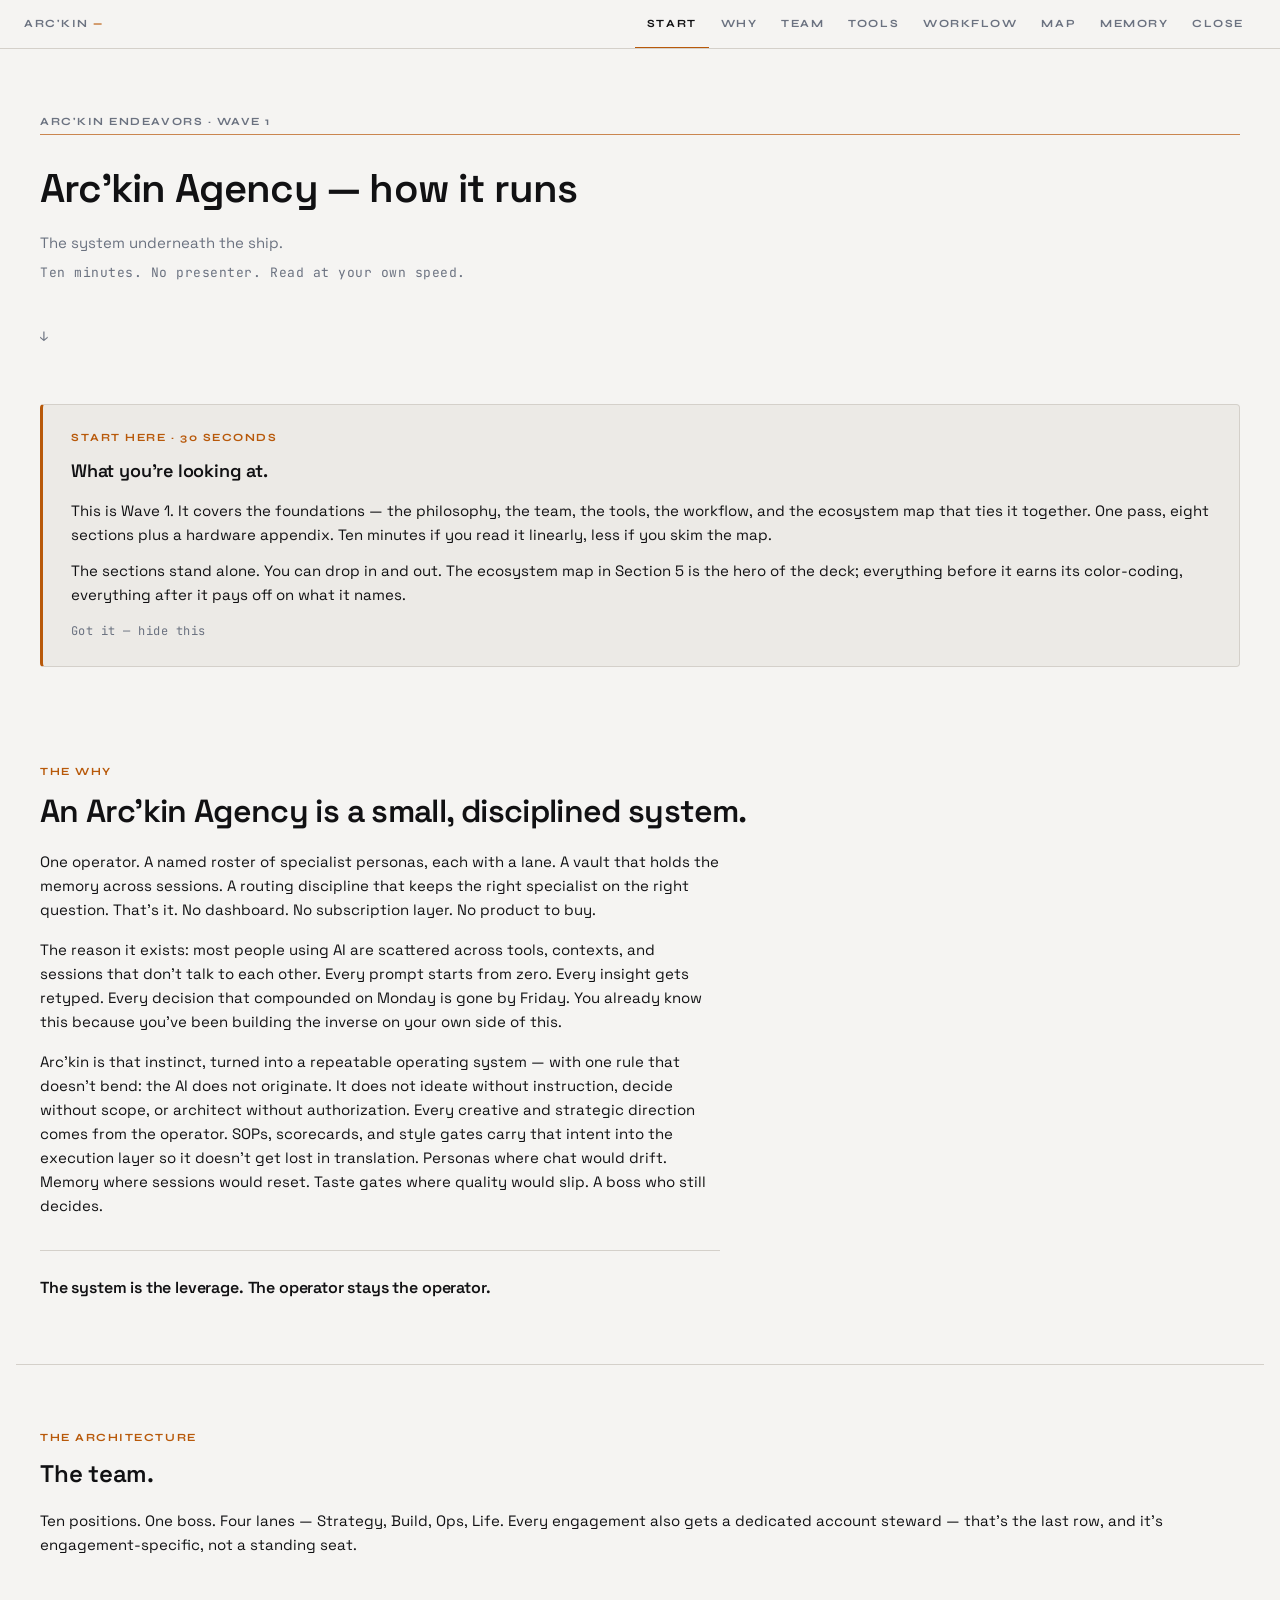
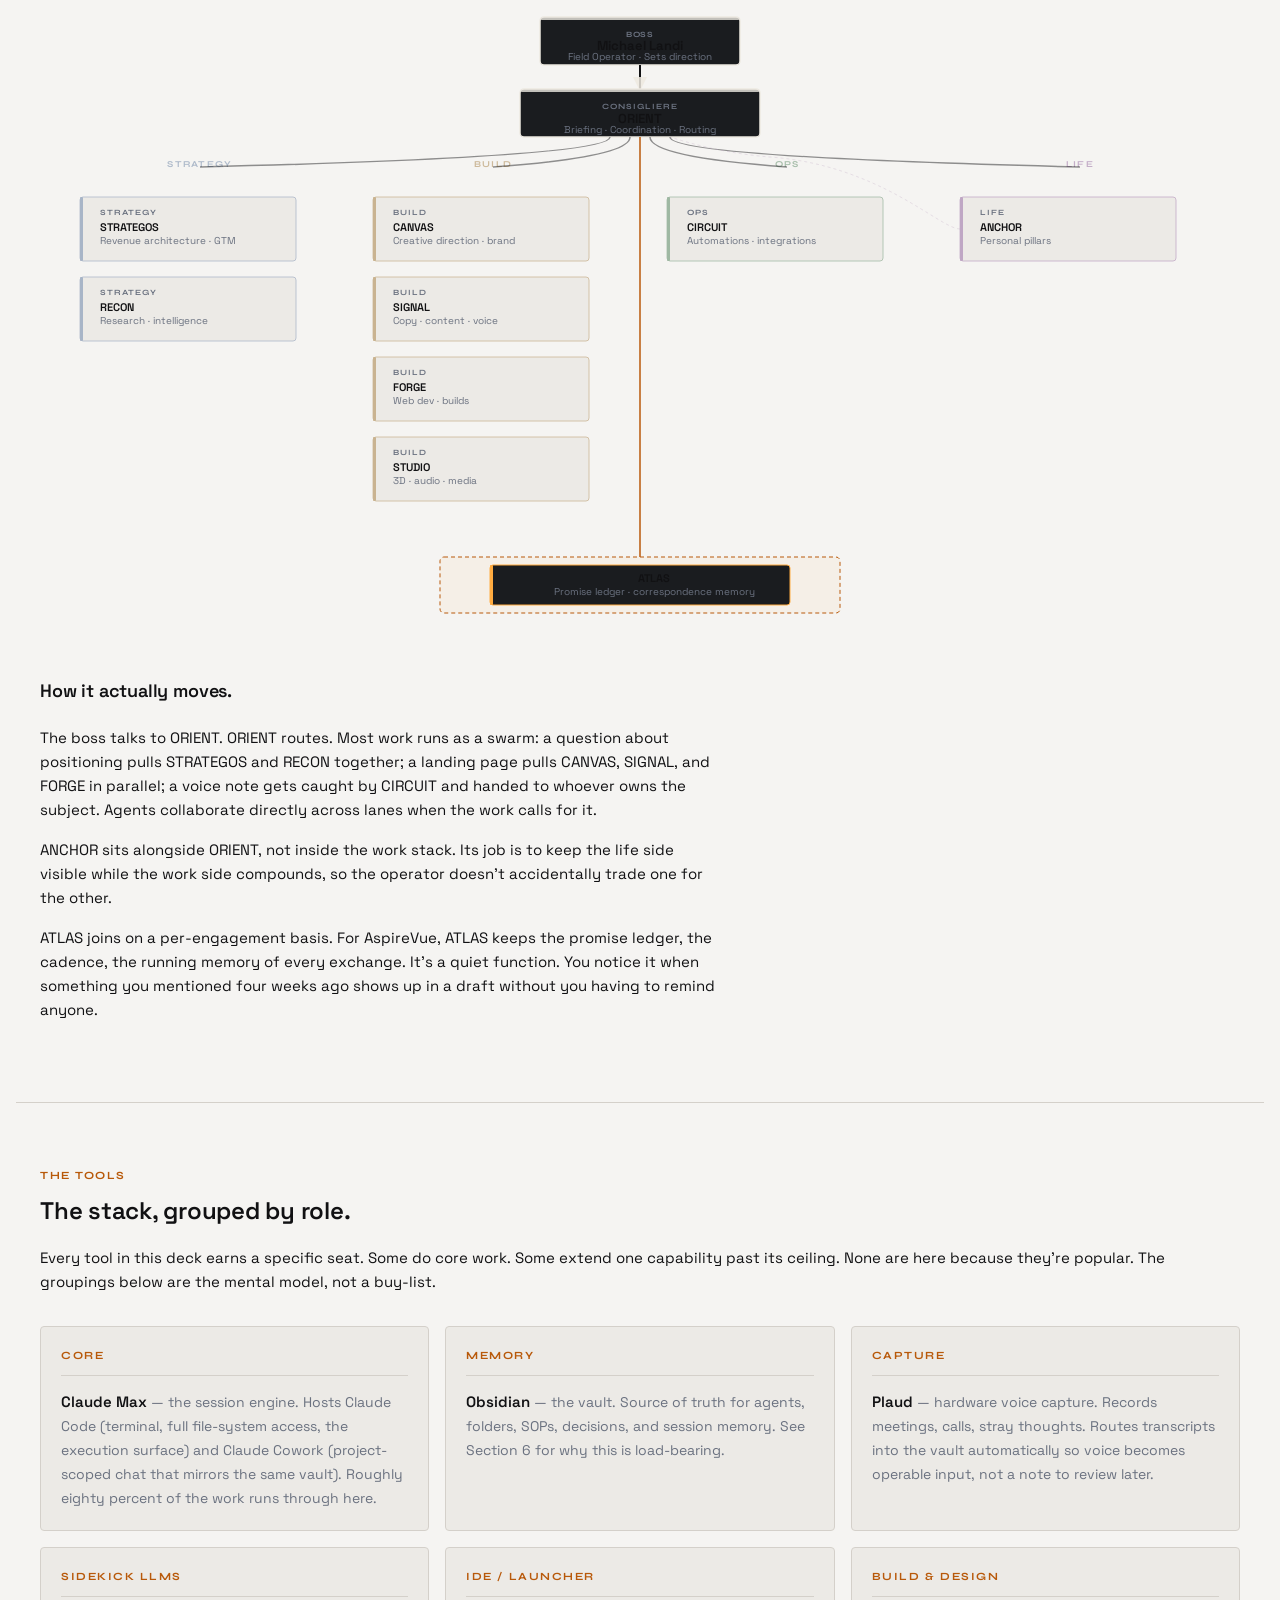
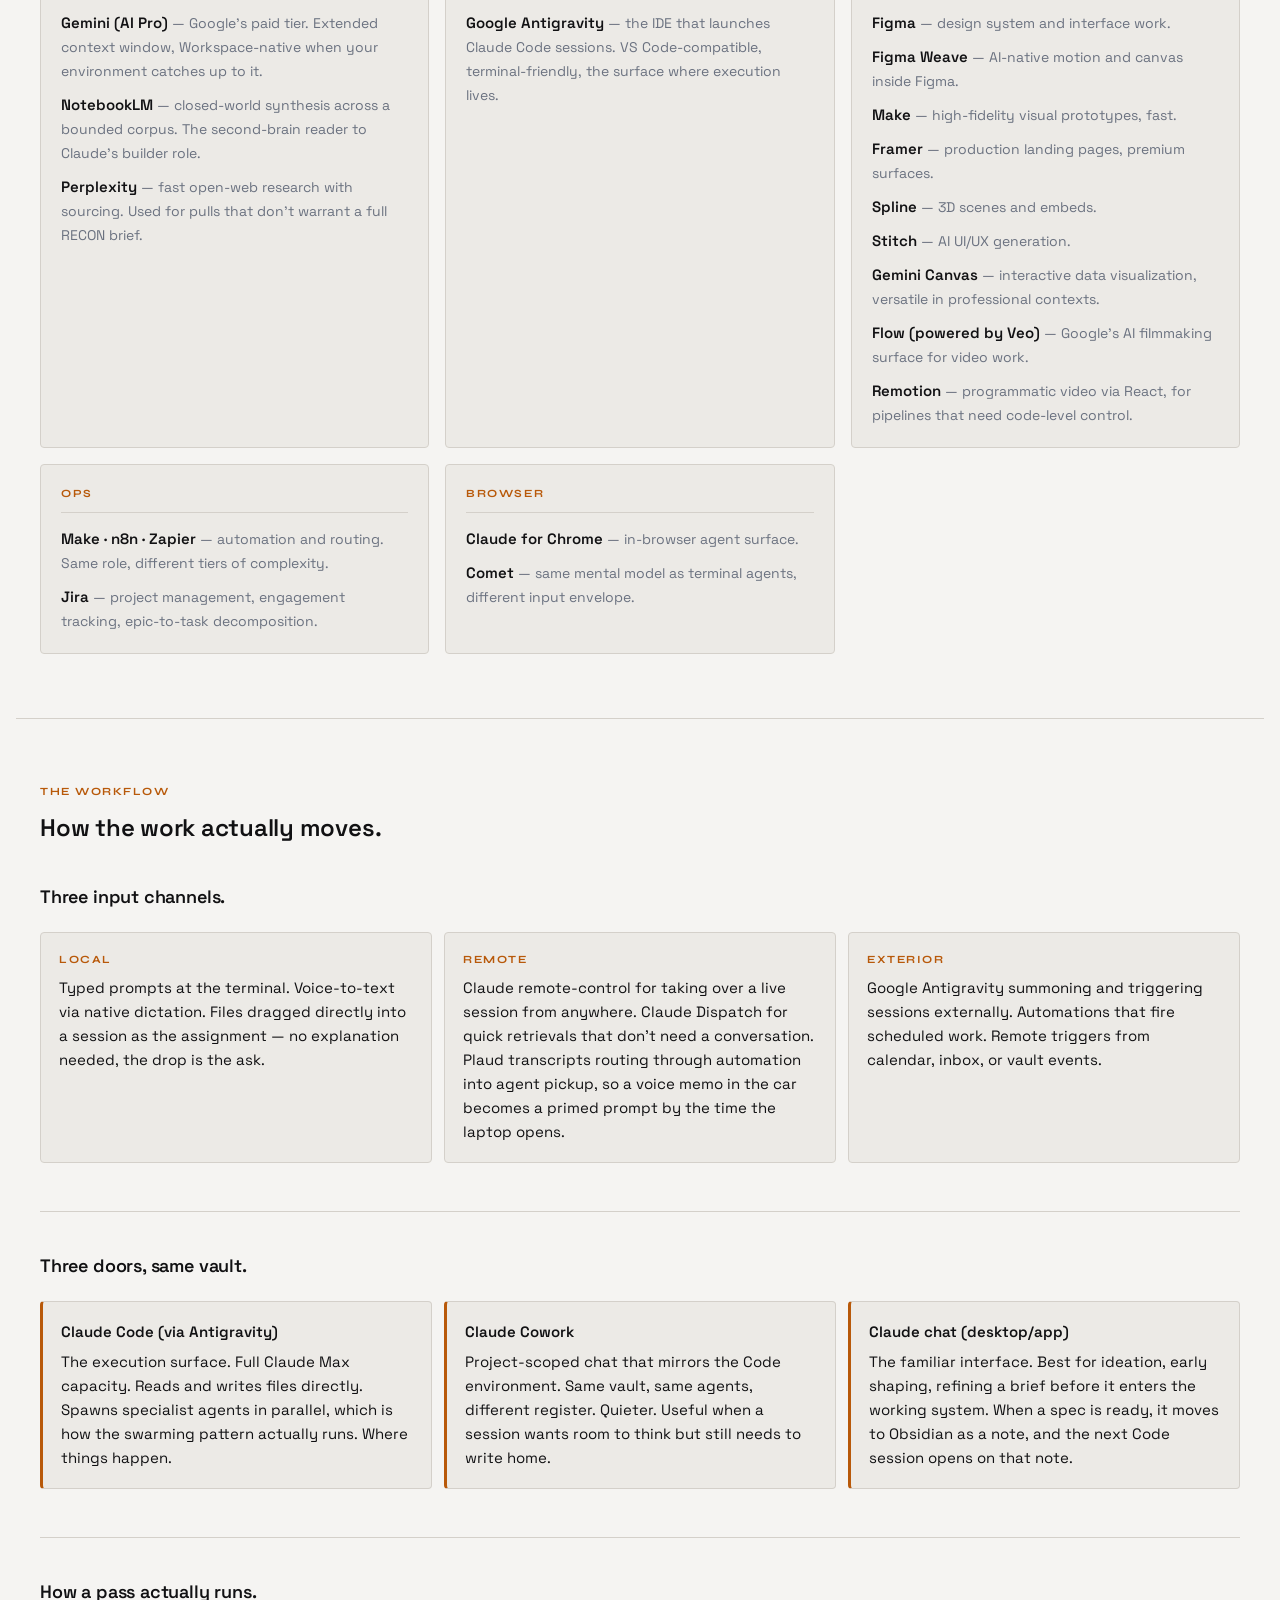
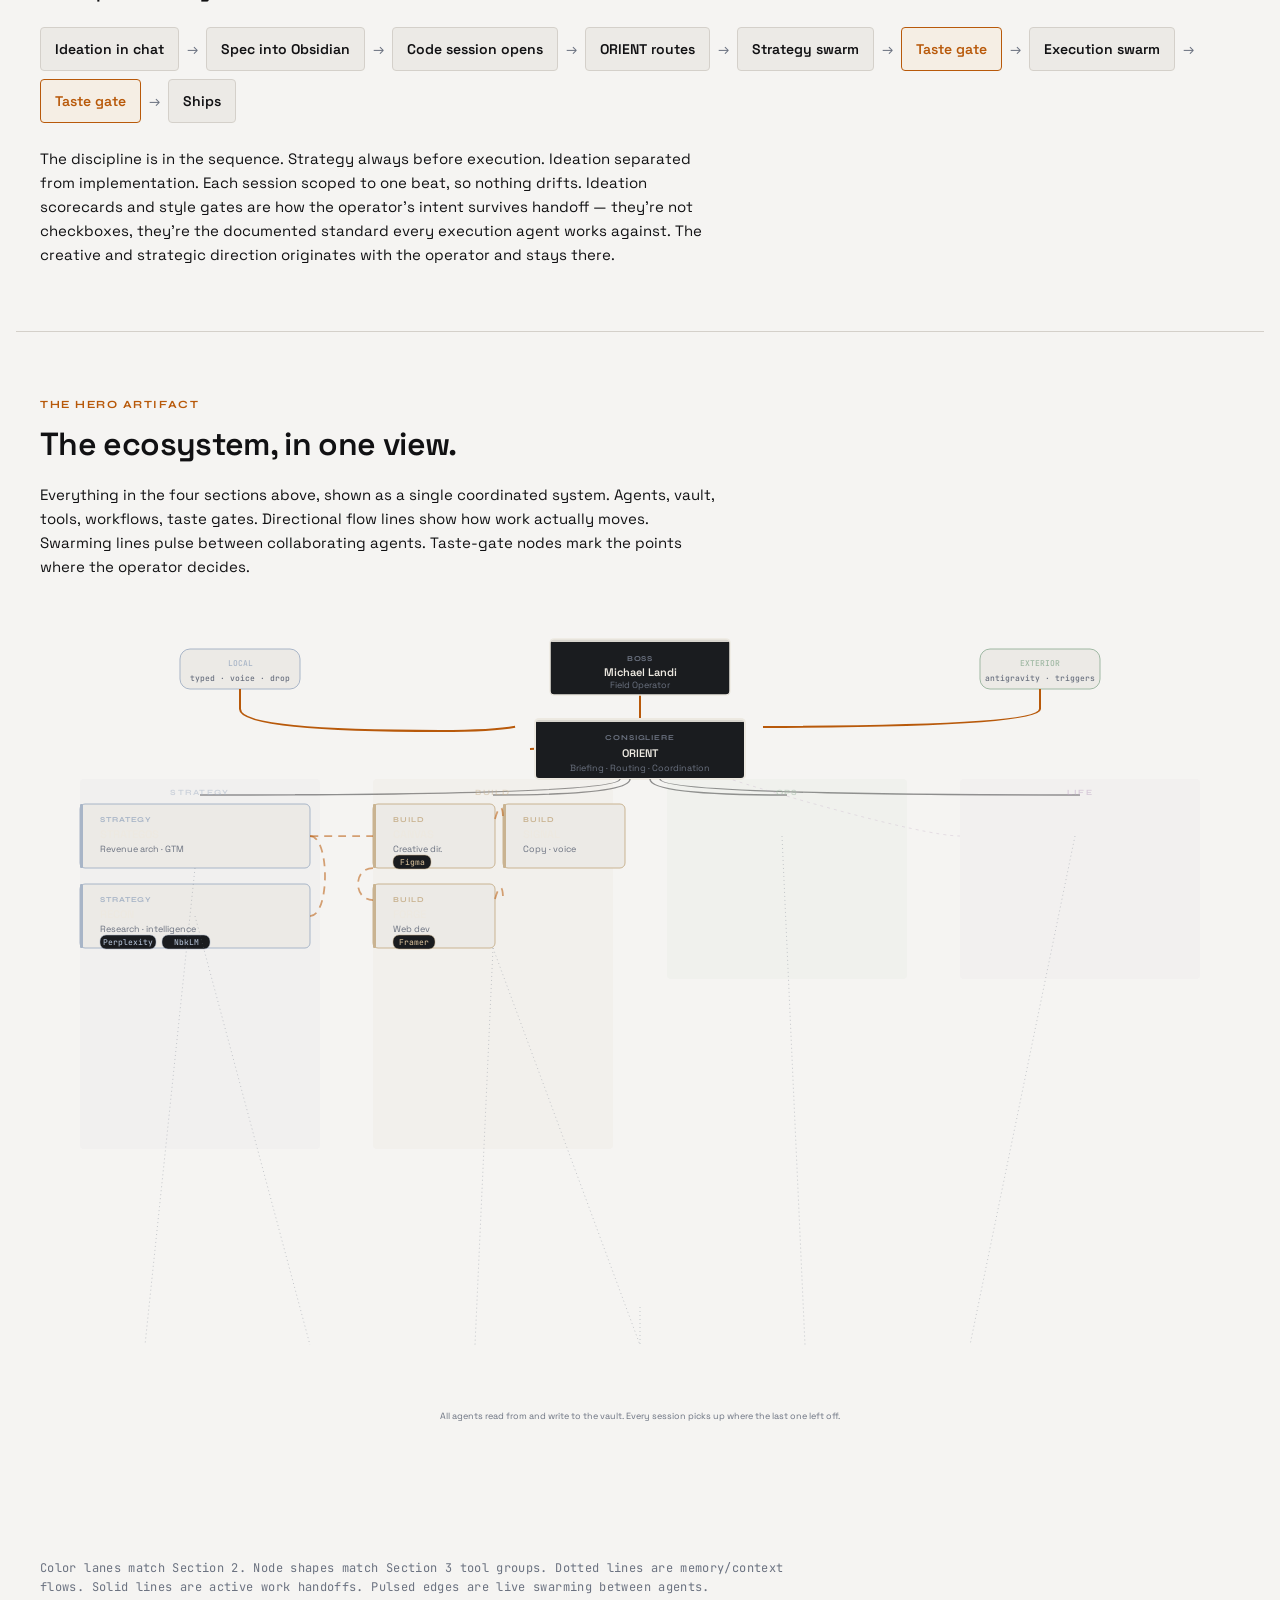
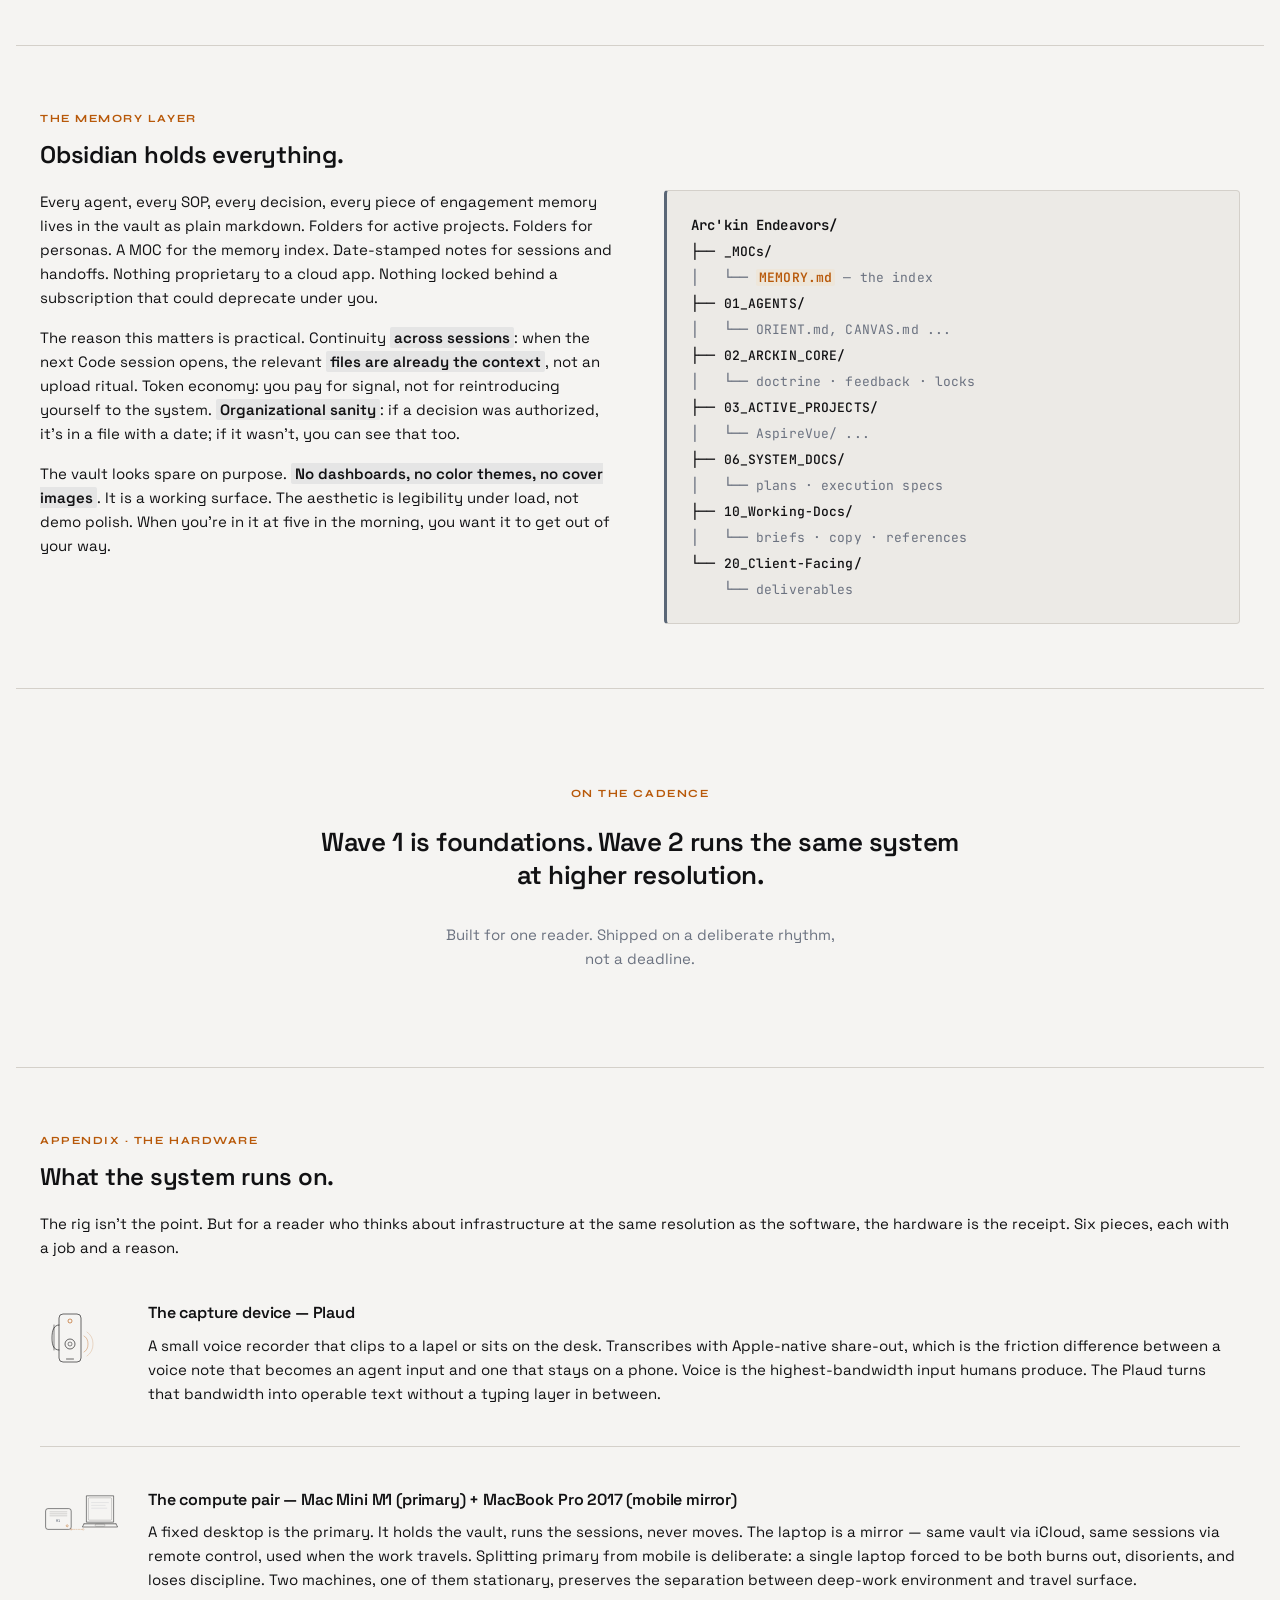
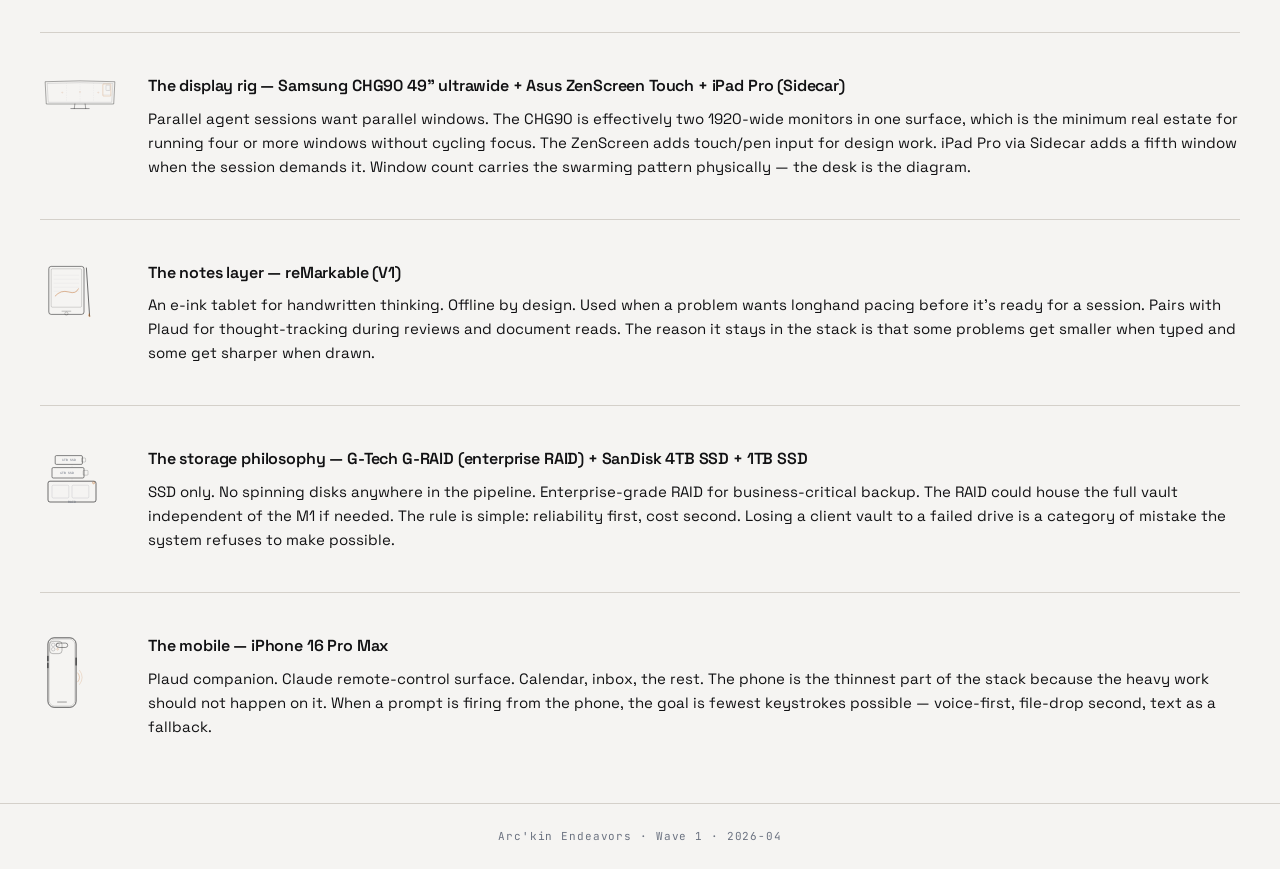
==== commit da0950df: "Wave 1 rev2b — map polish: grid parity with roster, ATLAS collision fix, flow animation restore - DE" ====
--- a/index.html
+++ b/index.html
@@ -411,10 +411,10 @@
   fill: none; stroke: var(--accent); stroke-width: 1.5;
   stroke-dasharray: 10 8; opacity: 0;
 }
-.input-edge.fired { animation: input-pulse 1.8s ease-out forwards; }
-.input-edge.i1 { animation-delay: 0.1s; }
-.input-edge.i2 { animation-delay: 0.4s; }
-.input-edge.i3 { animation-delay: 0.7s; }
+.input-edge.fired { animation: input-pulse 1.8s ease-out infinite; }
+.input-edge.i1.fired { animation-delay: 0.1s; }
+.input-edge.i2.fired { animation-delay: 0.4s; }
+.input-edge.i3.fired { animation-delay: 0.7s; }
 .taste-gate-group { animation: gate-glow 3s ease-in-out infinite; }
 .map-lane-bg-strategy { fill: rgba(168,181,199,0.05); }
 .map-lane-bg-build    { fill: rgba(201,179,145,0.05); }
@@ -577,10 +577,10 @@
 }
 .swarm-hint { stroke: var(--lane-build); stroke-width: 1.25; fill: none; stroke-dasharray: 2 4; opacity: 0.55; }
 .input-edge { fill: none; stroke: var(--accent); stroke-width: 2; stroke-dasharray: 10 8; opacity: 0; }
-.input-edge.fired { animation: input-pulse 1.8s ease-out forwards; }
-.input-edge.i1 { animation-delay: 0.1s; }
-.input-edge.i2 { animation-delay: 0.4s; }
-.input-edge.i3 { animation-delay: 0.7s; }
+.input-edge.fired { animation: input-pulse 1.8s ease-out infinite; }
+.input-edge.i1.fired { animation-delay: 0.1s; }
+.input-edge.i2.fired { animation-delay: 0.4s; }
+.input-edge.i3.fired { animation-delay: 0.7s; }
 
 /* === LANE-HOVER DIM BG EXTENSION === */
 .roster-svg.lane-active-strategy [data-lane="strategy"].lane-strategy-bg { fill-opacity: 0.10; }
@@ -1058,10 +1058,10 @@
 <path d="M620,160 Q620,176 1040,176" class="routing-line map-reveal-target" id="m-route-l"/>
 
       
-<rect x="28" y="160" width="264" height="370" rx="4" class="map-lane-bg-strategy map-reveal-target" id="m-bg-s"/>
-<rect x="321" y="160" width="264" height="370" rx="4" class="map-lane-bg-build map-reveal-target" id="m-bg-b"/>
-<rect x="615" y="160" width="264" height="200" rx="4" class="map-lane-bg-ops map-reveal-target" id="m-bg-o"/>
-<rect x="908" y="160" width="264" height="200" rx="4" class="map-lane-bg-life map-reveal-target" id="m-bg-l"/>
+<rect x="40" y="160" width="240" height="370" rx="4" class="map-lane-bg-strategy map-reveal-target" id="m-bg-s"/>
+<rect x="333" y="160" width="240" height="370" rx="4" class="map-lane-bg-build map-reveal-target" id="m-bg-b"/>
+<rect x="627" y="160" width="240" height="200" rx="4" class="map-lane-bg-ops map-reveal-target" id="m-bg-o"/>
+<rect x="920" y="160" width="240" height="200" rx="4" class="map-lane-bg-life map-reveal-target" id="m-bg-l"/>
 
       
 <text x="160" y="176" text-anchor="middle" class="map-lane-label" fill="#A8B5C7">STRATEGY</text>
@@ -1177,18 +1177,6 @@
 <line x1="600" y1="639" x2="600" y2="640" stroke="#EDE9E1" stroke-width="2" opacity="0.8" marker-end="url(#arrow-ship)"/>
 </g>
 
-      
-<rect x="840" y="145" width="240" height="200" rx="4" class="map-atlas-zone"/>
-<text x="960" y="165" text-anchor="middle" class="map-text-eyebrow" fill="#FFAB40" font-size="7.5">ENGAGEMENT STEWARD · ASPIREVUE</text>
-<g data-role-verb="steward" class="node-lift">
-<rect x="858" y="172" width="204" height="60" rx="4" fill="#1A1C1F" stroke="#FFAB40" stroke-width="1"/>
-<rect x="858" y="172" width="3" height="60" rx="1" fill="#FFAB40"/>
-<text x="878" y="192" class="map-text-eyebrow" fill="#FFAB40">ENGAGEMENT STEWARD</text>
-<text x="878" y="208" class="map-text-name" fill="#EDE9E1">ATLAS</text>
-<text x="878" y="222" class="map-text-role" fill="#6B7280">Promise ledger · correspondence memory</text>
-</g>
-      
-<path d="M840,200 Q700,200 695,160 Q680,145 600,140" stroke="#FFAB40" stroke-width="0.75" stroke-dasharray="3 4" fill="none" opacity="0.4"/>
 
       
 <g class="map-reveal-target" id="m-vault">
@@ -1232,7 +1220,6 @@
 <line x1="600" y1="688" x2="600" y2="726" class="vault-tether"/>
 <line x1="742" y1="217" x2="765" y2="726" class="vault-tether"/>
 <line x1="1035" y1="217" x2="930" y2="726" class="vault-tether"/>
-<line x1="960" y1="345" x2="1095" y2="726" class="vault-tether"/>
 
       
 <text x="600" y="800" text-anchor="middle" class="map-text-role" fill="#6B7280" font-size="9">All agents read from and write to the vault. Every session picks up where the last one left off.</text>
@@ -1679,7 +1666,7 @@
       var edge = edges[idx % edges.length];
       edge.style.animation = 'none';
       edge.offsetHeight;
-      edge.style.animation = 'swarm-pulse-r2 ' + CYCLE + 'ms ease-in-out';
+      edge.style.animation = 'swarm-pulse-r2 ' + CYCLE + 'ms ease-in-out infinite';
       idx++;
       setTimeout(fireNext, CYCLE * 0.6);
     }
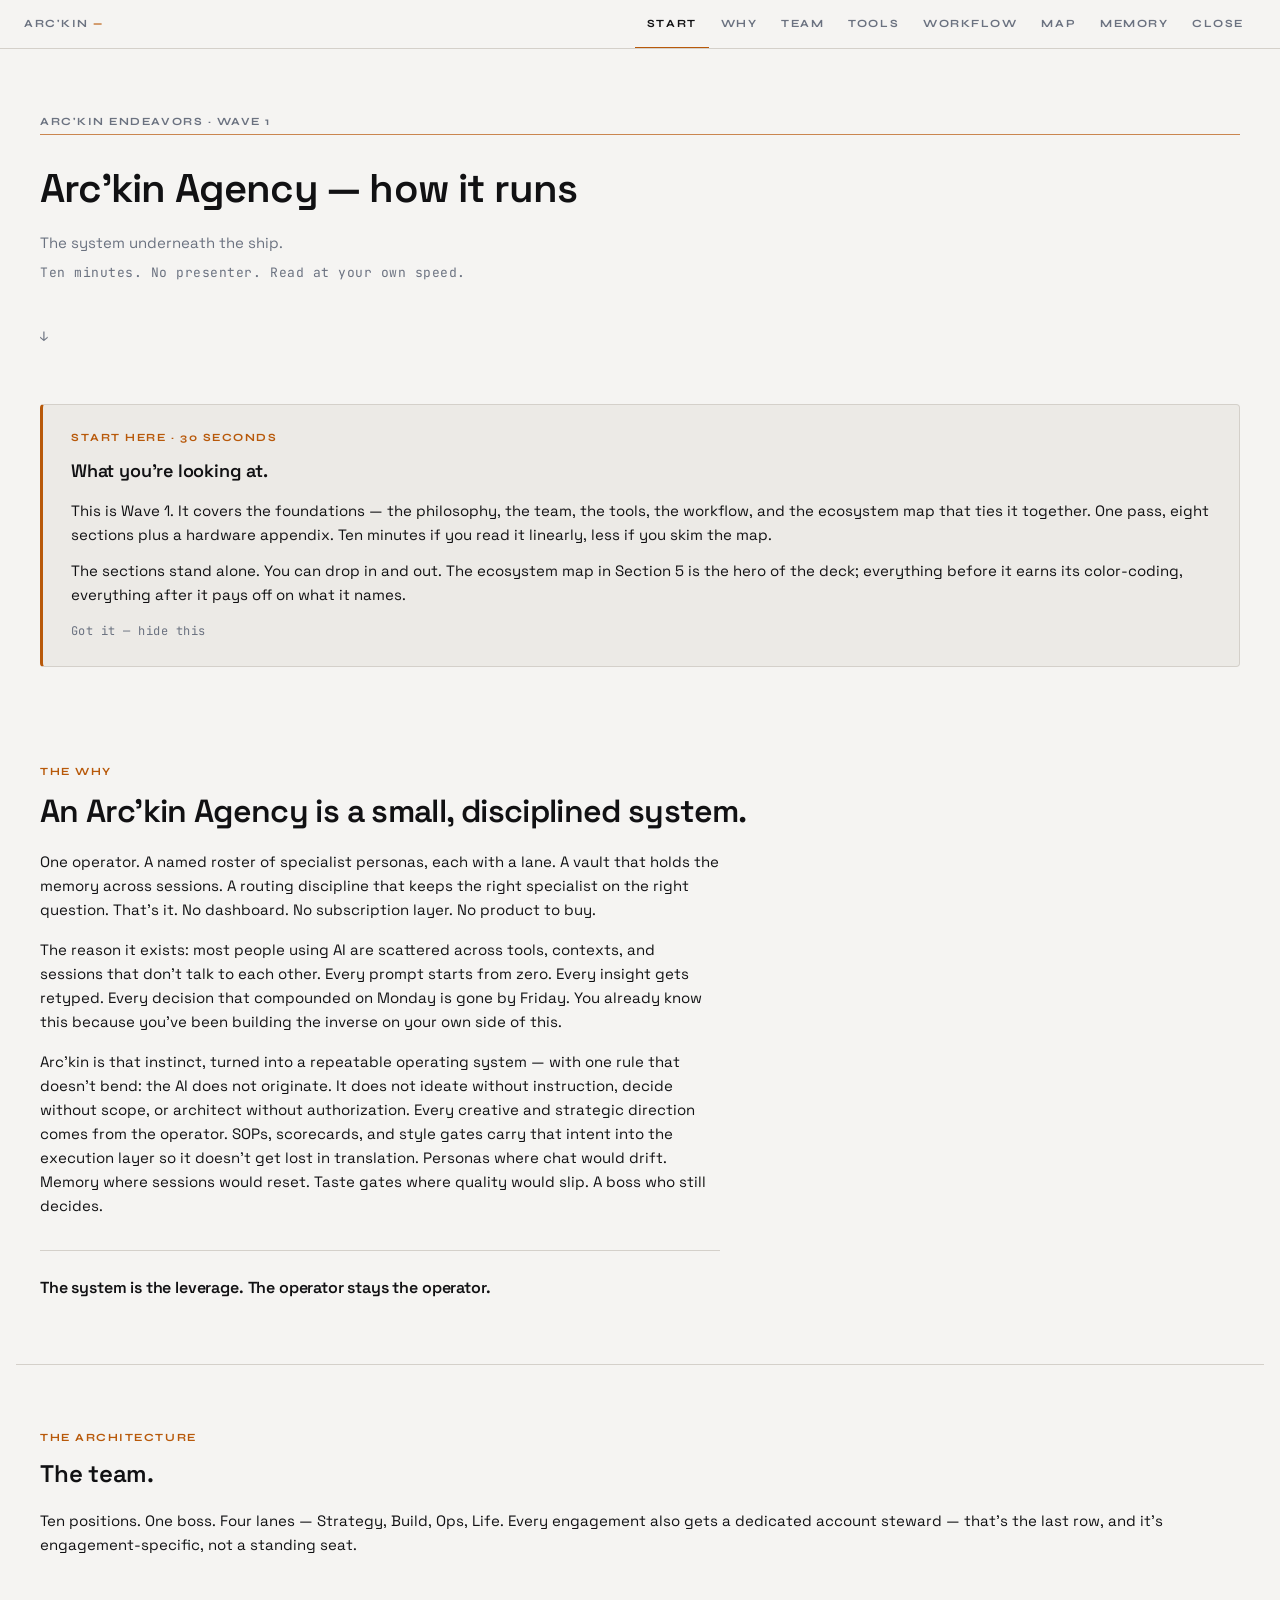
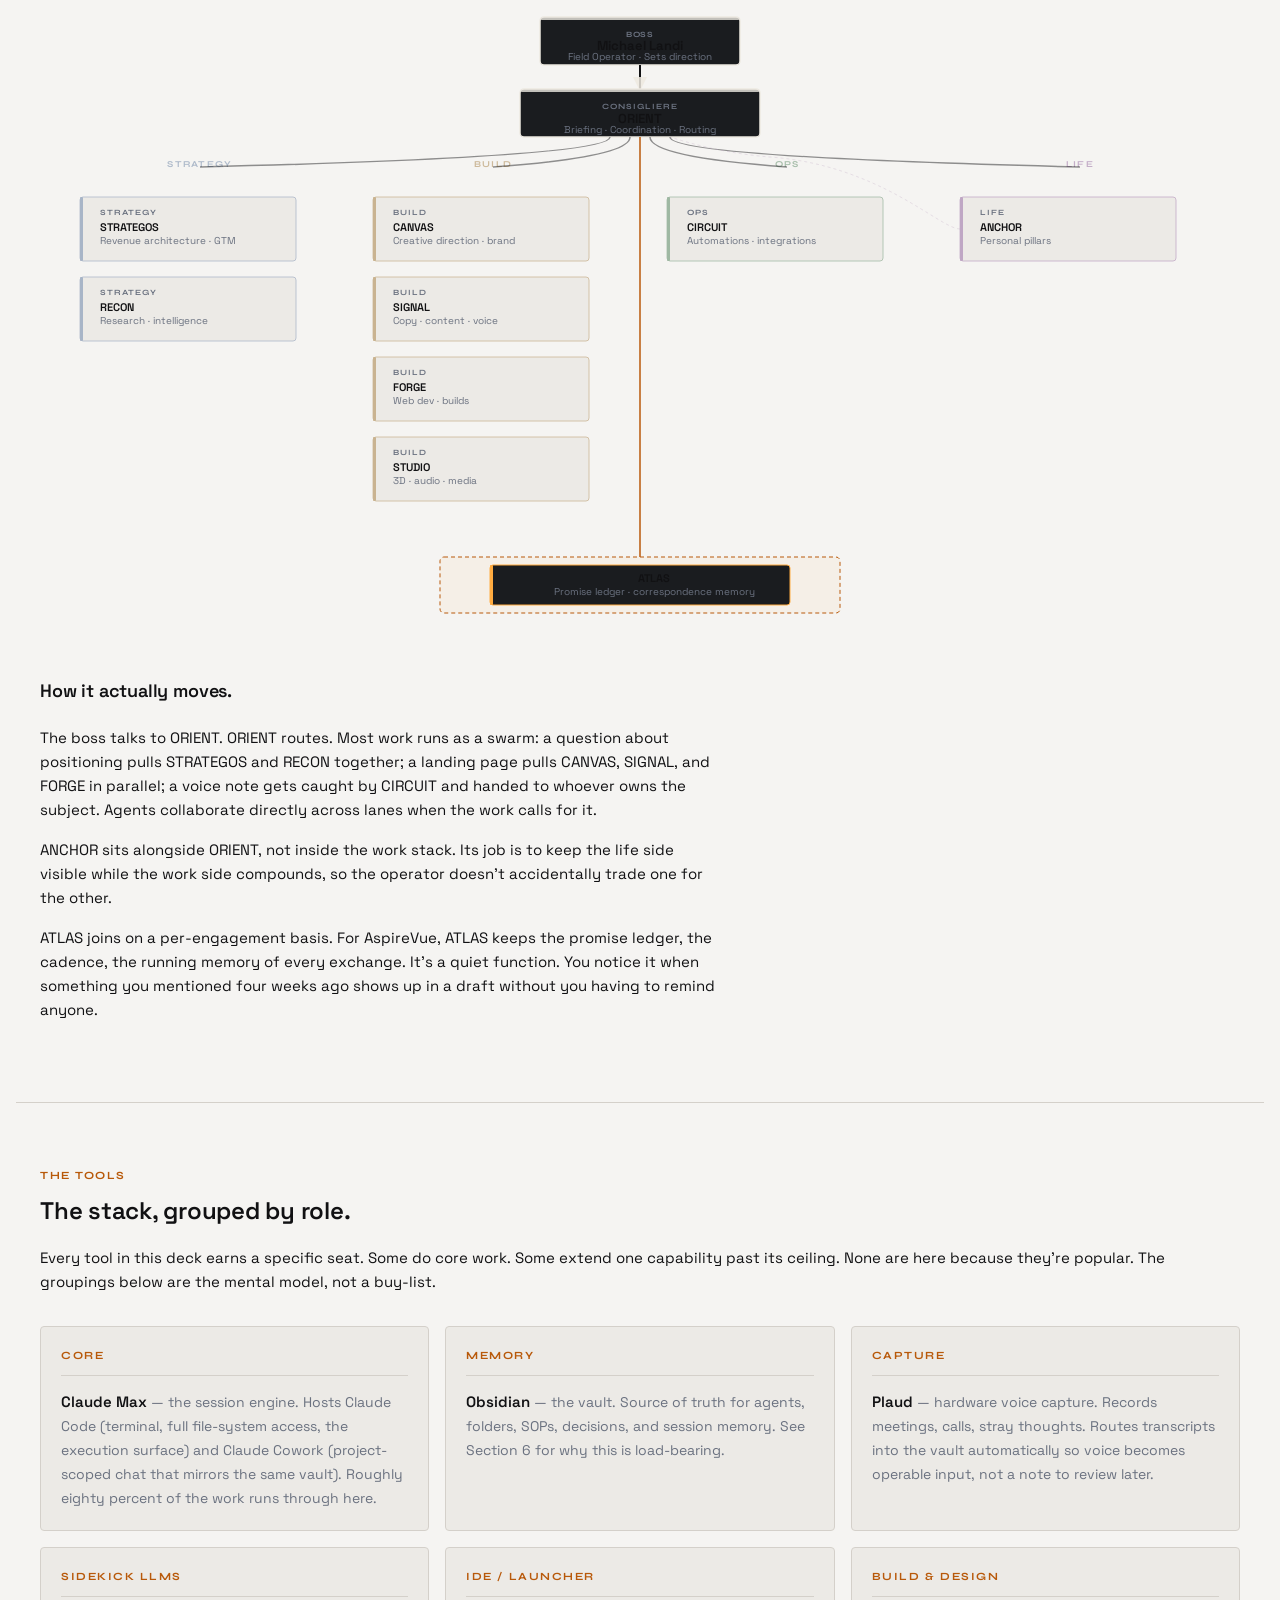
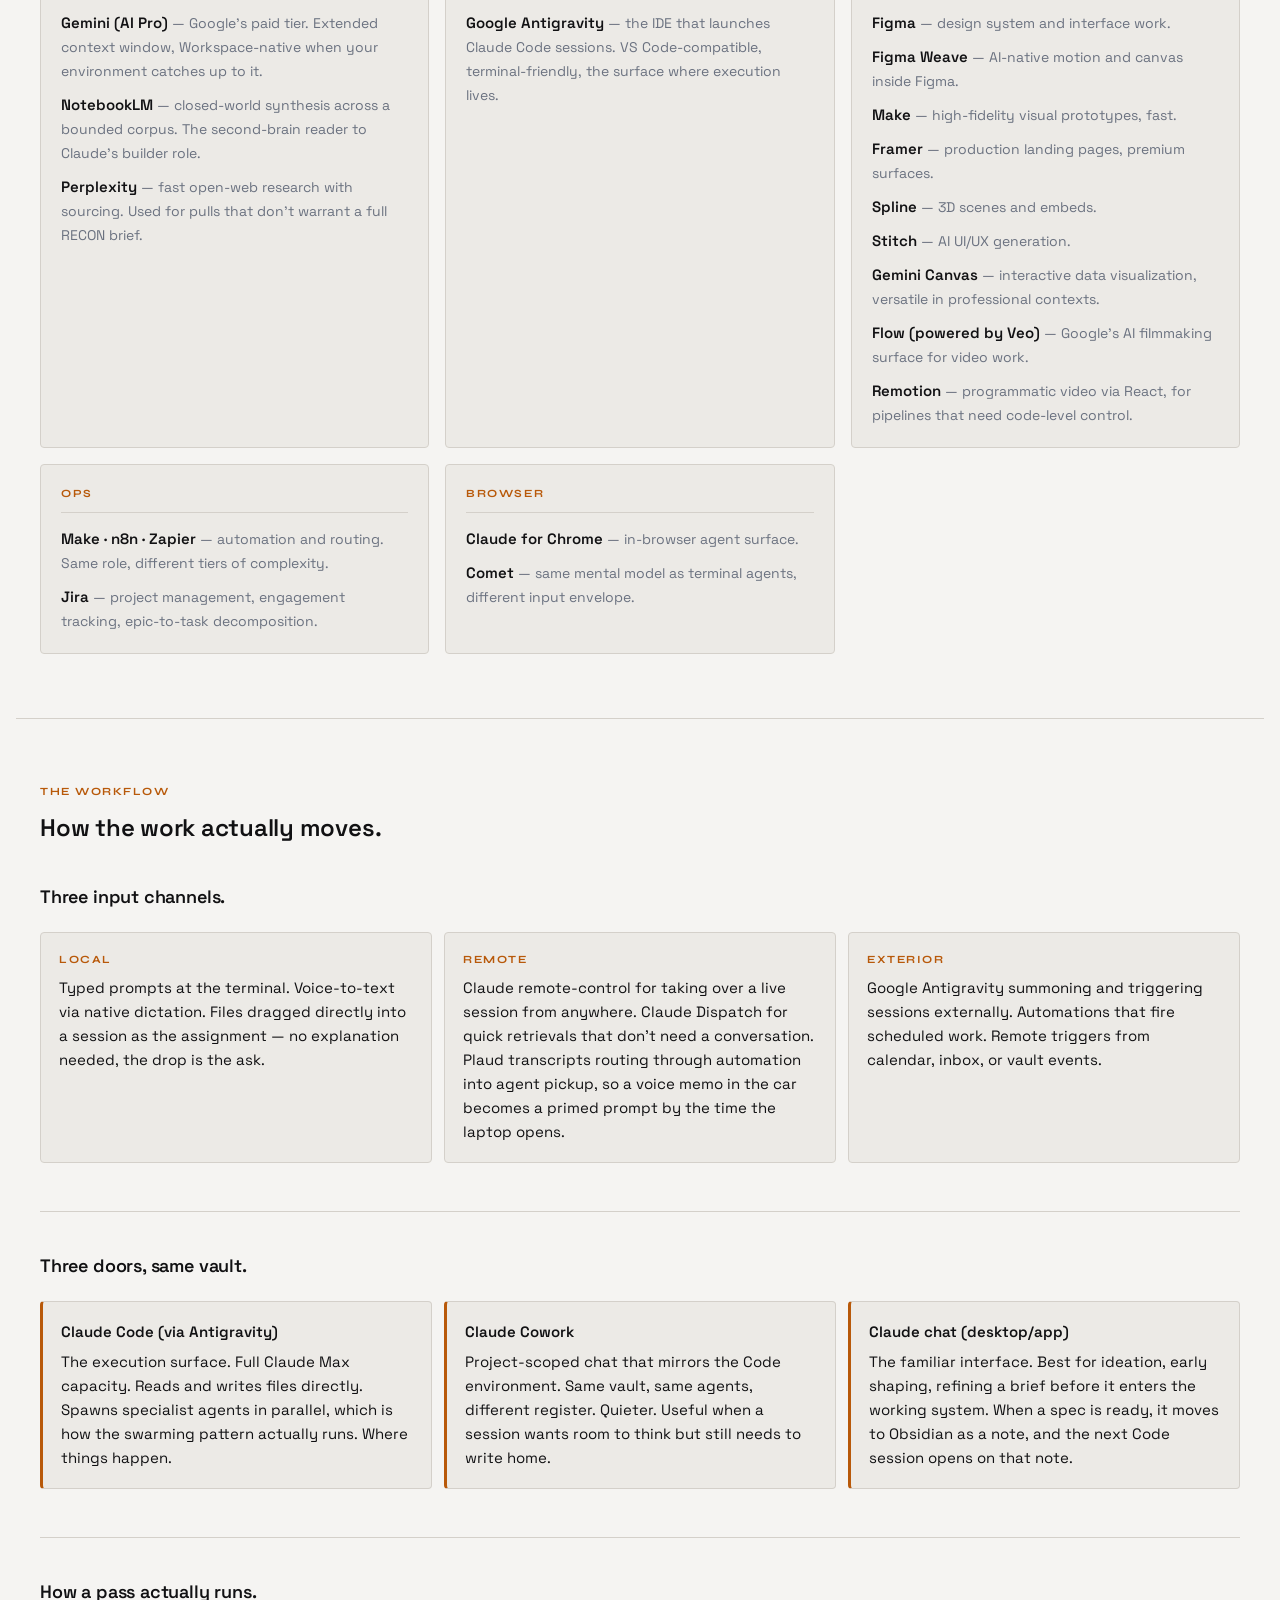
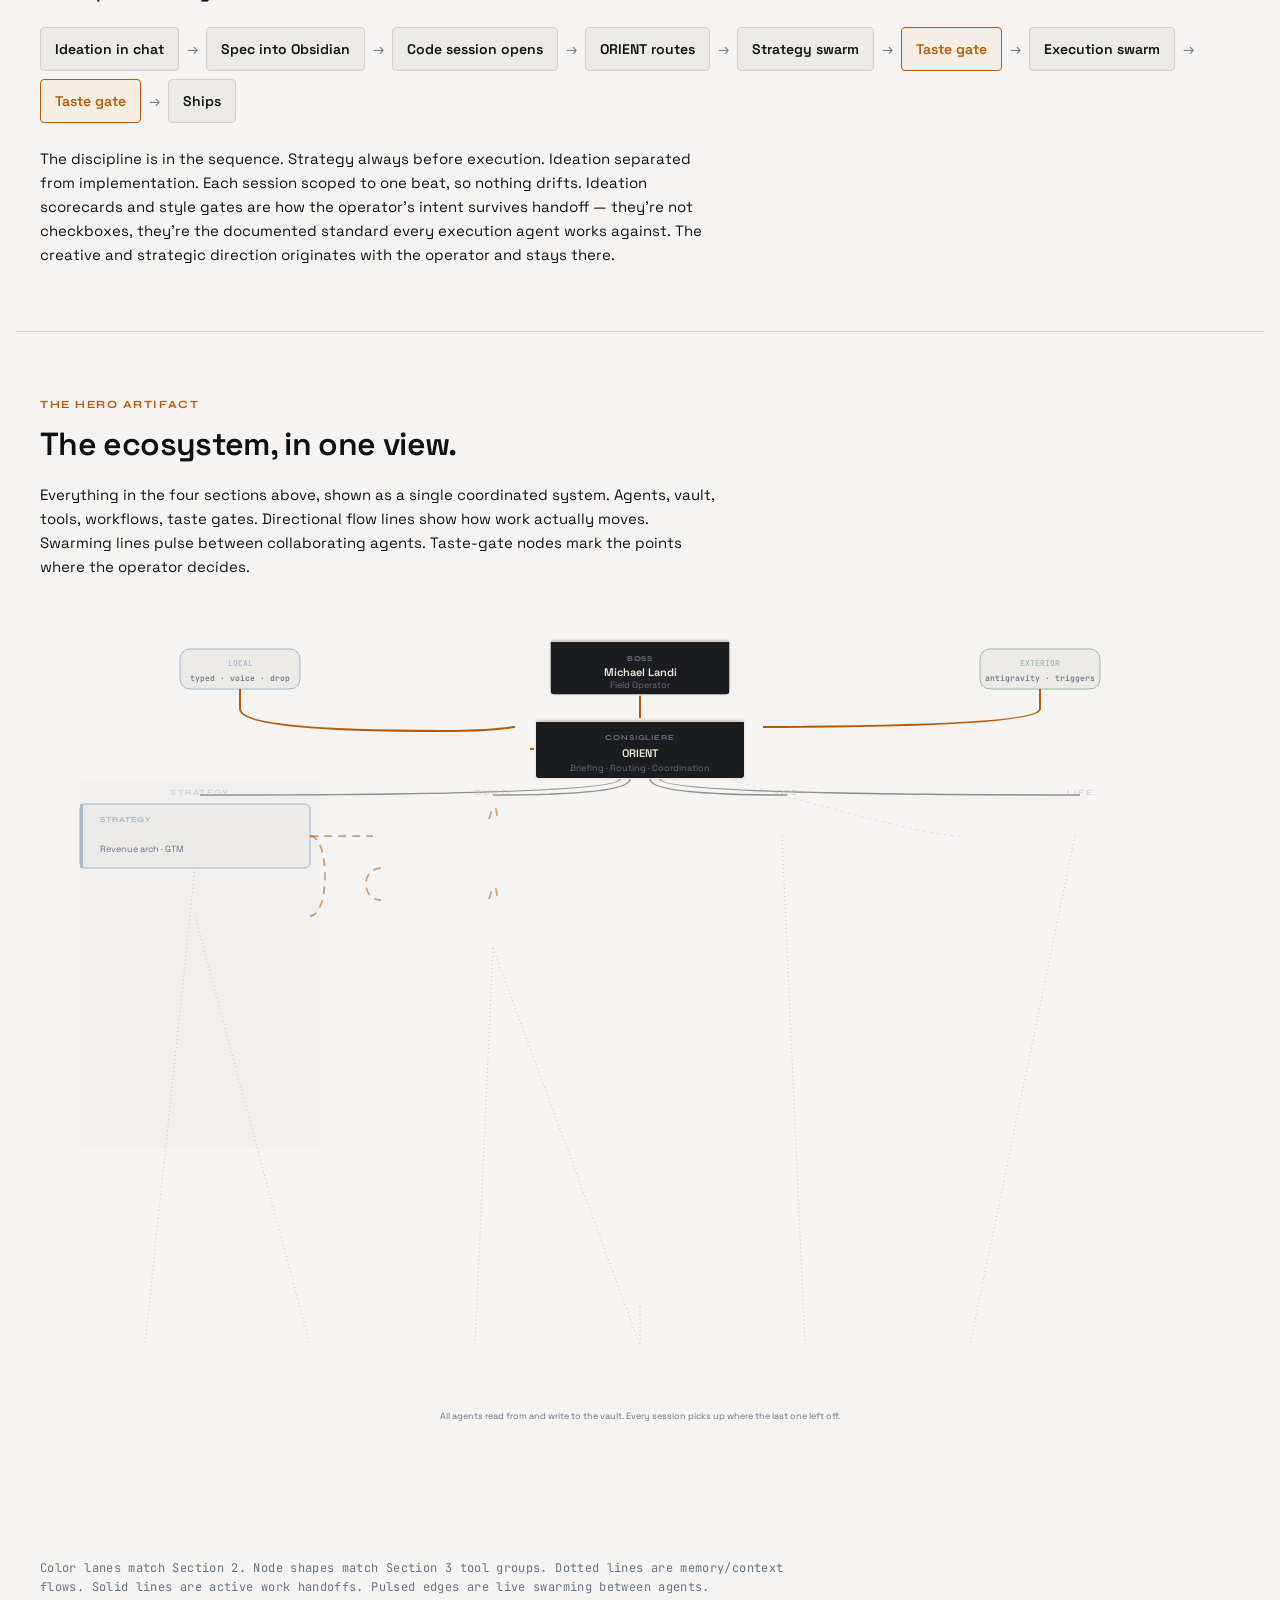
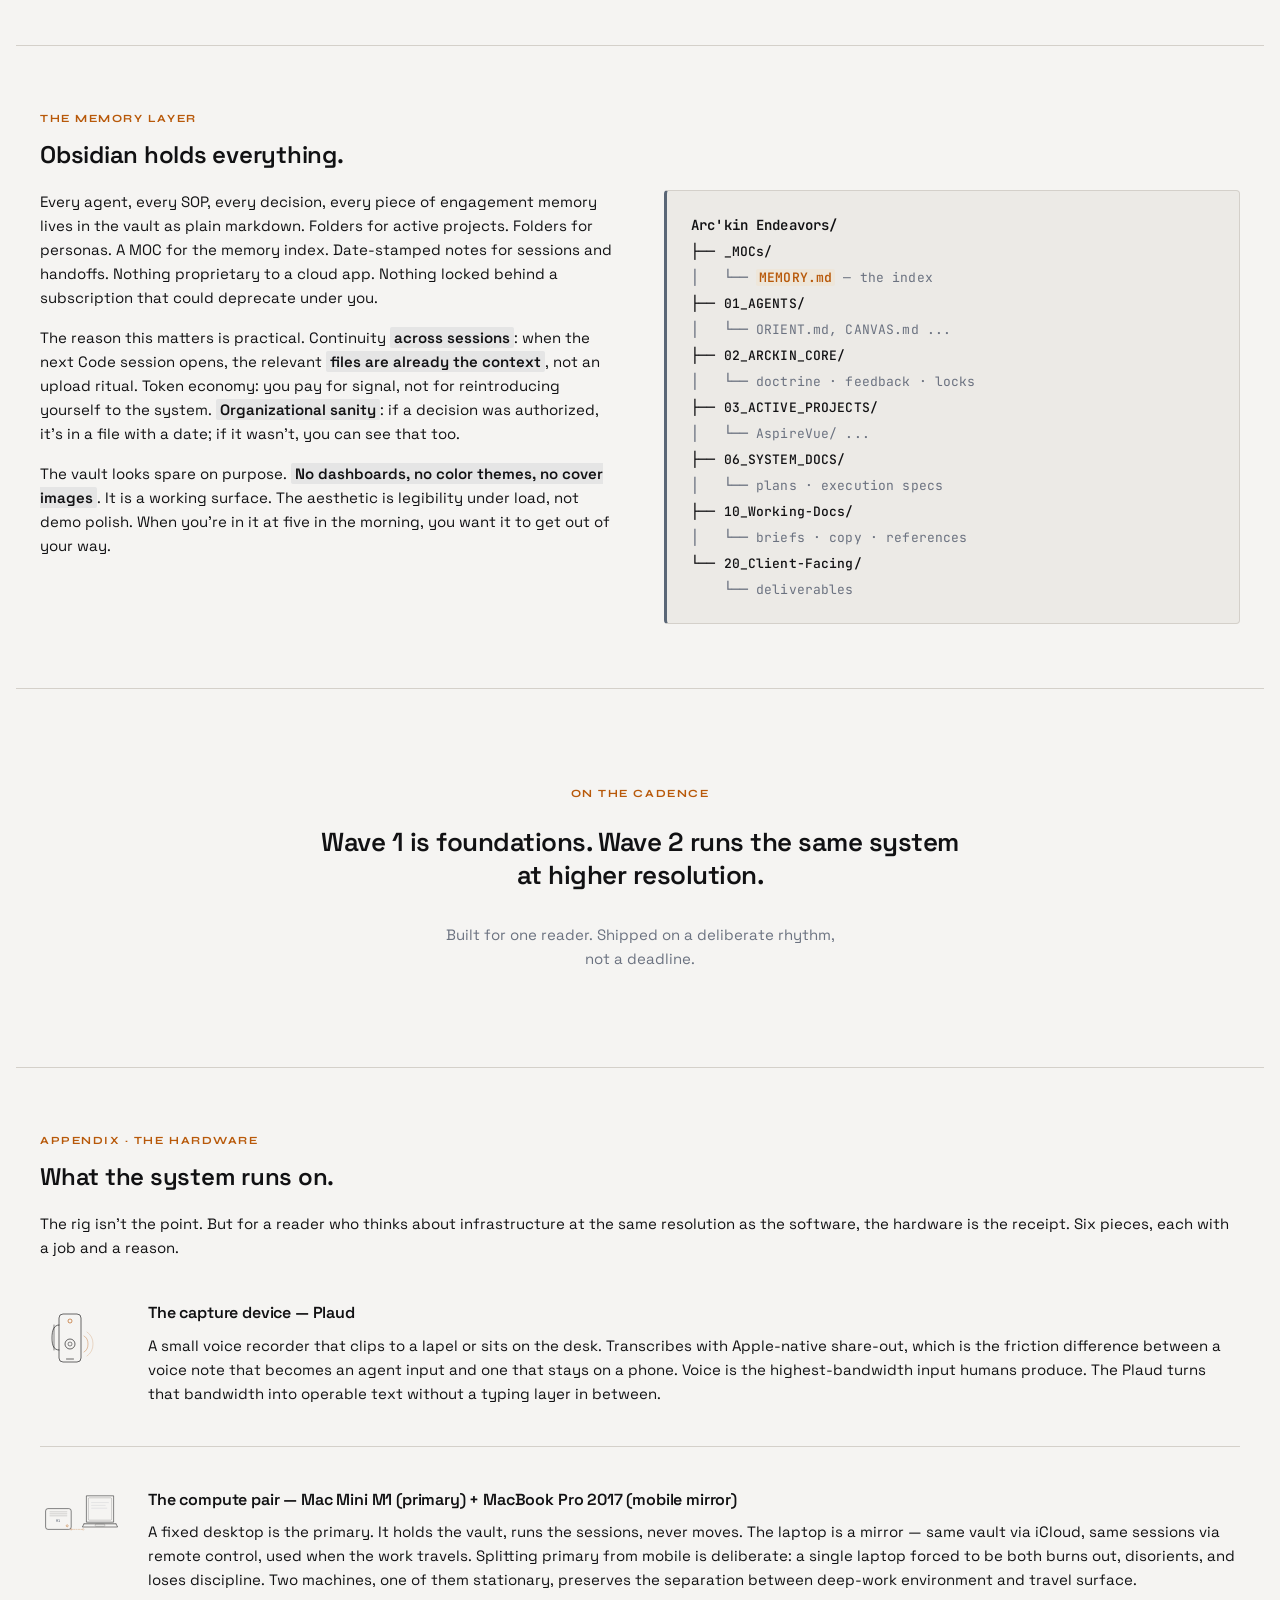
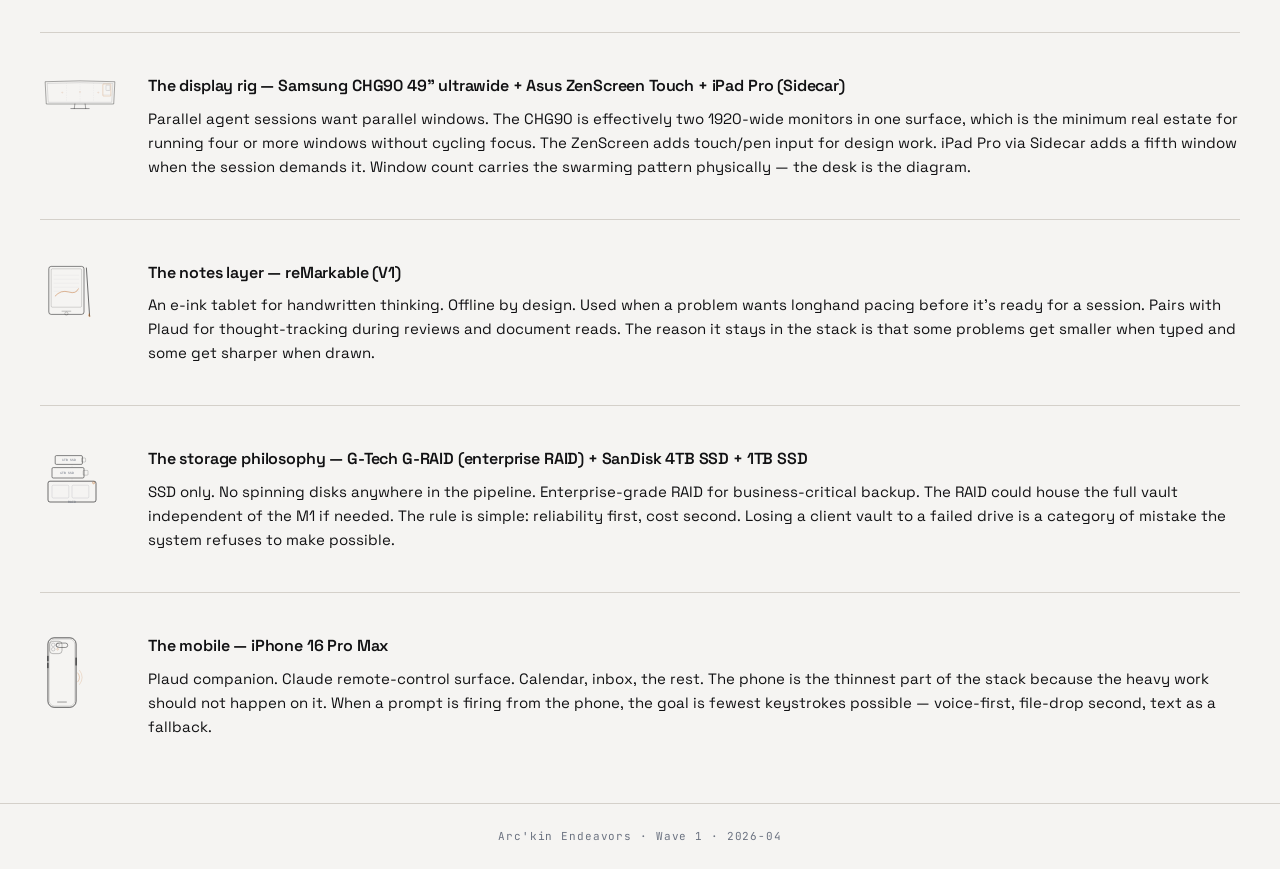
==== commit 381b193e: "Wave 1 rev2c — Build 2x2 cluster containment fix + animation verification Co-Authored-By: Claude Son" ====
--- a/index.html
+++ b/index.html
@@ -1093,8 +1093,8 @@
 
       
 <g data-lane="build" data-role-verb="direct" class="node-lift map-reveal-target" id="m-canvas">
-<rect x="333" y="185" width="122" height="64" rx="4" class="map-node-agent" stroke="#C9B391" stroke-width="0.75"/>
-<rect x="333" y="185" width="3" height="64" rx="1" fill="#C9B391"/>
+<rect x="341" y="185" width="108" height="64" rx="4" class="map-node-agent" stroke="#C9B391" stroke-width="0.75"/>
+<rect x="341" y="185" width="3" height="64" rx="1" fill="#C9B391"/>
 <text x="353" y="203" class="map-text-eyebrow" fill="#C9B391">BUILD</text>
 <text x="353" y="219" class="map-text-name" fill="#EDE9E1">CANVAS</text>
 <text x="353" y="233" class="map-text-role" fill="#6B7280">Creative dir.</text>
@@ -1102,15 +1102,15 @@
 <text x="372" y="246" text-anchor="middle" class="map-text-tool" fill="#C9B391">Figma</text>
 </g>
 <g data-lane="build" data-role-verb="articulate" class="node-lift map-reveal-target" id="m-signal">
-<rect x="463" y="185" width="122" height="64" rx="4" class="map-node-agent" stroke="#C9B391" stroke-width="0.75"/>
-<rect x="463" y="185" width="3" height="64" rx="1" fill="#C9B391"/>
-<text x="483" y="203" class="map-text-eyebrow" fill="#C9B391">BUILD</text>
-<text x="483" y="219" class="map-text-name" fill="#EDE9E1">SIGNAL</text>
-<text x="483" y="233" class="map-text-role" fill="#6B7280">Copy · voice</text>
+<rect x="457" y="185" width="108" height="64" rx="4" class="map-node-agent" stroke="#C9B391" stroke-width="0.75"/>
+<rect x="457" y="185" width="3" height="64" rx="1" fill="#C9B391"/>
+<text x="469" y="203" class="map-text-eyebrow" fill="#C9B391">BUILD</text>
+<text x="469" y="219" class="map-text-name" fill="#EDE9E1">SIGNAL</text>
+<text x="469" y="233" class="map-text-role" fill="#6B7280">Copy · voice</text>
 </g>
 <g data-lane="build" data-role-verb="build" class="node-lift map-reveal-target" id="m-forge">
-<rect x="333" y="265" width="122" height="64" rx="4" class="map-node-agent" stroke="#C9B391" stroke-width="0.75"/>
-<rect x="333" y="265" width="3" height="64" rx="1" fill="#C9B391"/>
+<rect x="341" y="265" width="108" height="64" rx="4" class="map-node-agent" stroke="#C9B391" stroke-width="0.75"/>
+<rect x="341" y="265" width="3" height="64" rx="1" fill="#C9B391"/>
 <text x="353" y="283" class="map-text-eyebrow" fill="#C9B391">BUILD</text>
 <text x="353" y="299" class="map-text-name" fill="#EDE9E1">FORGE</text>
 <text x="353" y="313" class="map-text-role" fill="#6B7280">Web dev</text>
@@ -1118,18 +1118,18 @@
 <text x="374" y="326" text-anchor="middle" class="map-text-tool" fill="#C9B391">Framer</text>
 </g>
 <g data-lane="build" data-role-verb="render" class="node-lift map-reveal-target" id="m-studio">
-<rect x="463" y="265" width="122" height="64" rx="4" class="map-node-agent" stroke="#C9B391" stroke-width="0.75"/>
-<rect x="463" y="265" width="3" height="64" rx="1" fill="#C9B391"/>
-<text x="483" y="283" class="map-text-eyebrow" fill="#C9B391">BUILD</text>
-<text x="483" y="299" class="map-text-name" fill="#EDE9E1">STUDIO</text>
-<text x="483" y="313" class="map-text-role" fill="#6B7280">3D · media</text>
-<rect x="483" y="316" width="38" height="14" rx="6" fill="#1A1C1F" stroke="#C9B391" stroke-width="0.5"/>
-<text x="502" y="326" text-anchor="middle" class="map-text-tool" fill="#C9B391">Flow</text>
-</g>
-      
-<path class="swarm-edge d2" d="M455,200 C459,185 463,185 463,200"/>
-<path class="swarm-edge d3" d="M455,280 C459,265 463,265 463,280"/>
-<path class="swarm-edge d4" d="M333,249 C313,249 313,281 333,281"/>
+<rect x="457" y="265" width="108" height="64" rx="4" class="map-node-agent" stroke="#C9B391" stroke-width="0.75"/>
+<rect x="457" y="265" width="3" height="64" rx="1" fill="#C9B391"/>
+<text x="469" y="283" class="map-text-eyebrow" fill="#C9B391">BUILD</text>
+<text x="469" y="299" class="map-text-name" fill="#EDE9E1">STUDIO</text>
+<text x="469" y="313" class="map-text-role" fill="#6B7280">3D · media</text>
+<rect x="469" y="316" width="38" height="14" rx="6" fill="#1A1C1F" stroke="#C9B391" stroke-width="0.5"/>
+<text x="488" y="326" text-anchor="middle" class="map-text-tool" fill="#C9B391">Flow</text>
+</g>
+      
+<path class="swarm-edge d2" d="M449,200 C453,185 457,185 457,200"/>
+<path class="swarm-edge d3" d="M449,280 C453,265 457,265 457,280"/>
+<path class="swarm-edge d4" d="M341,249 C321,249 321,281 341,281"/>
       
 <path class="swarm-edge d1" d="M270,217 Q310,217 333,217" style="animation-delay:1.8s;"/>
 
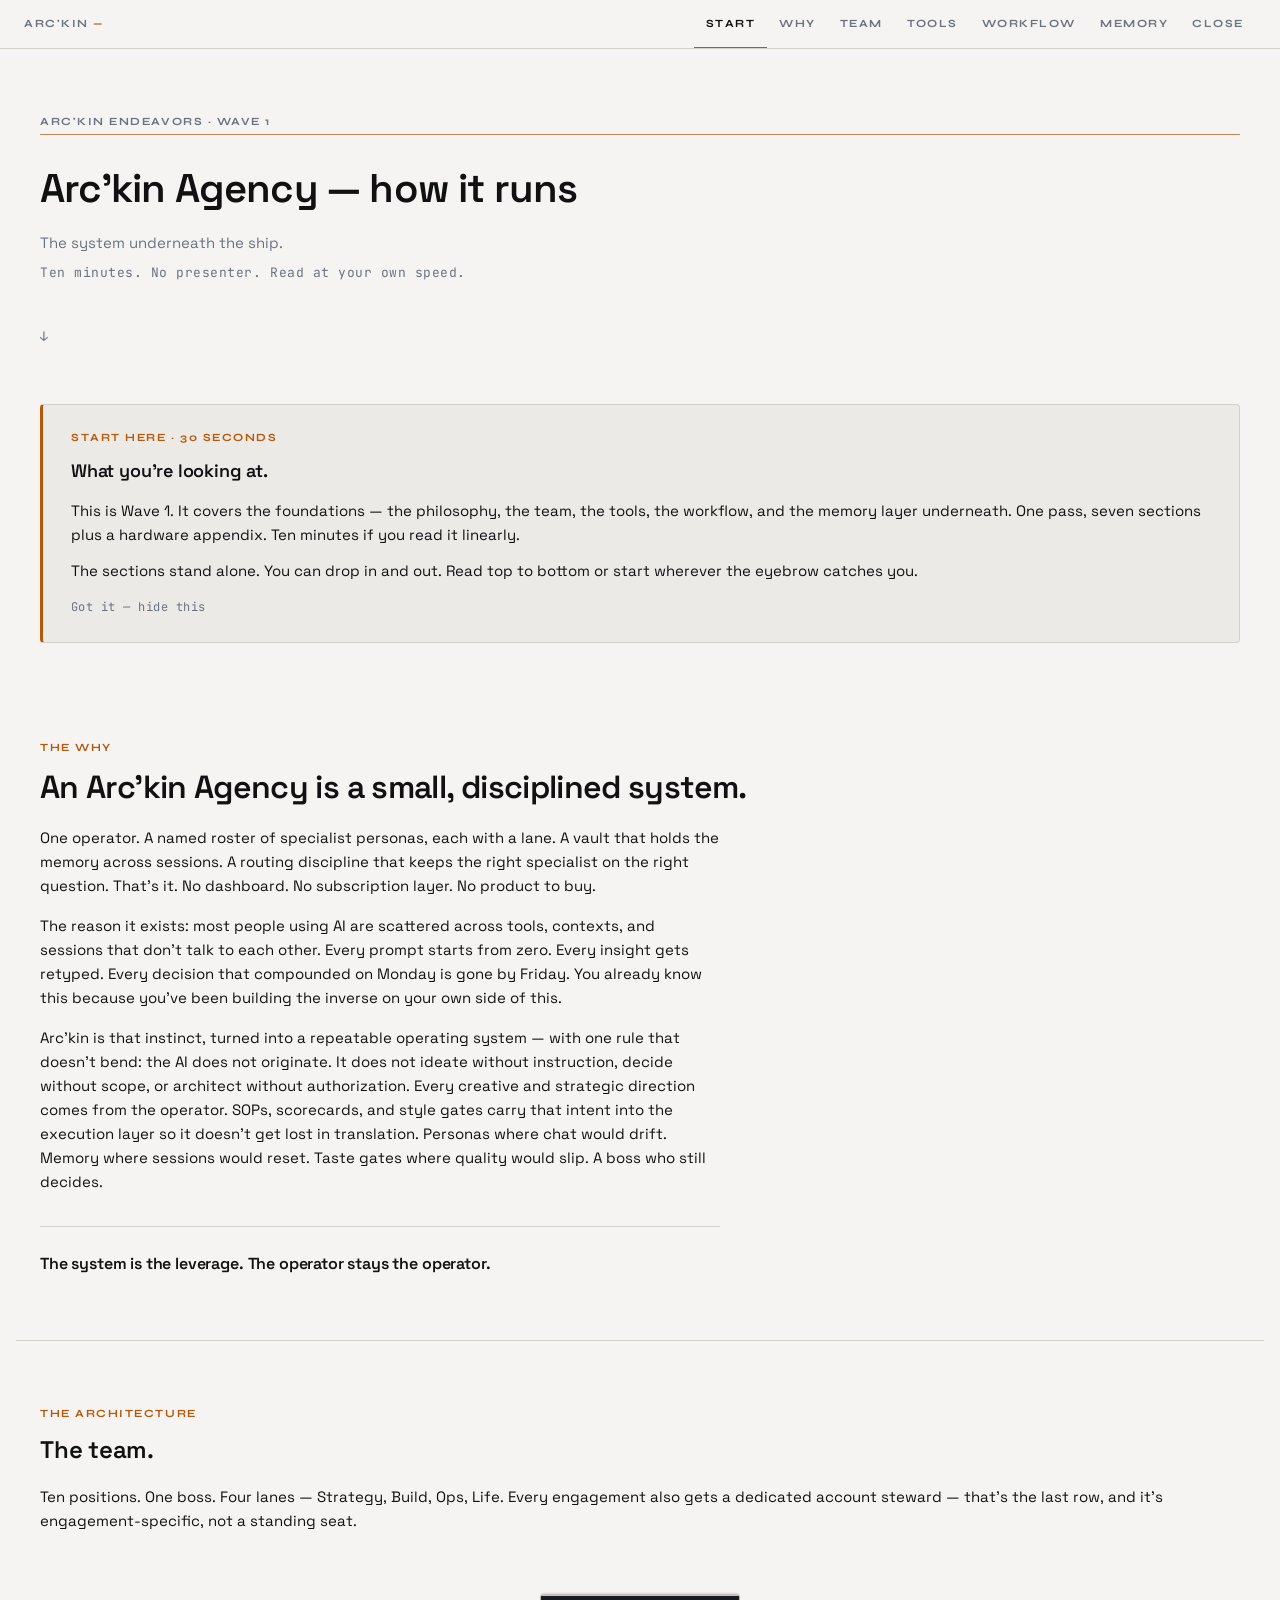
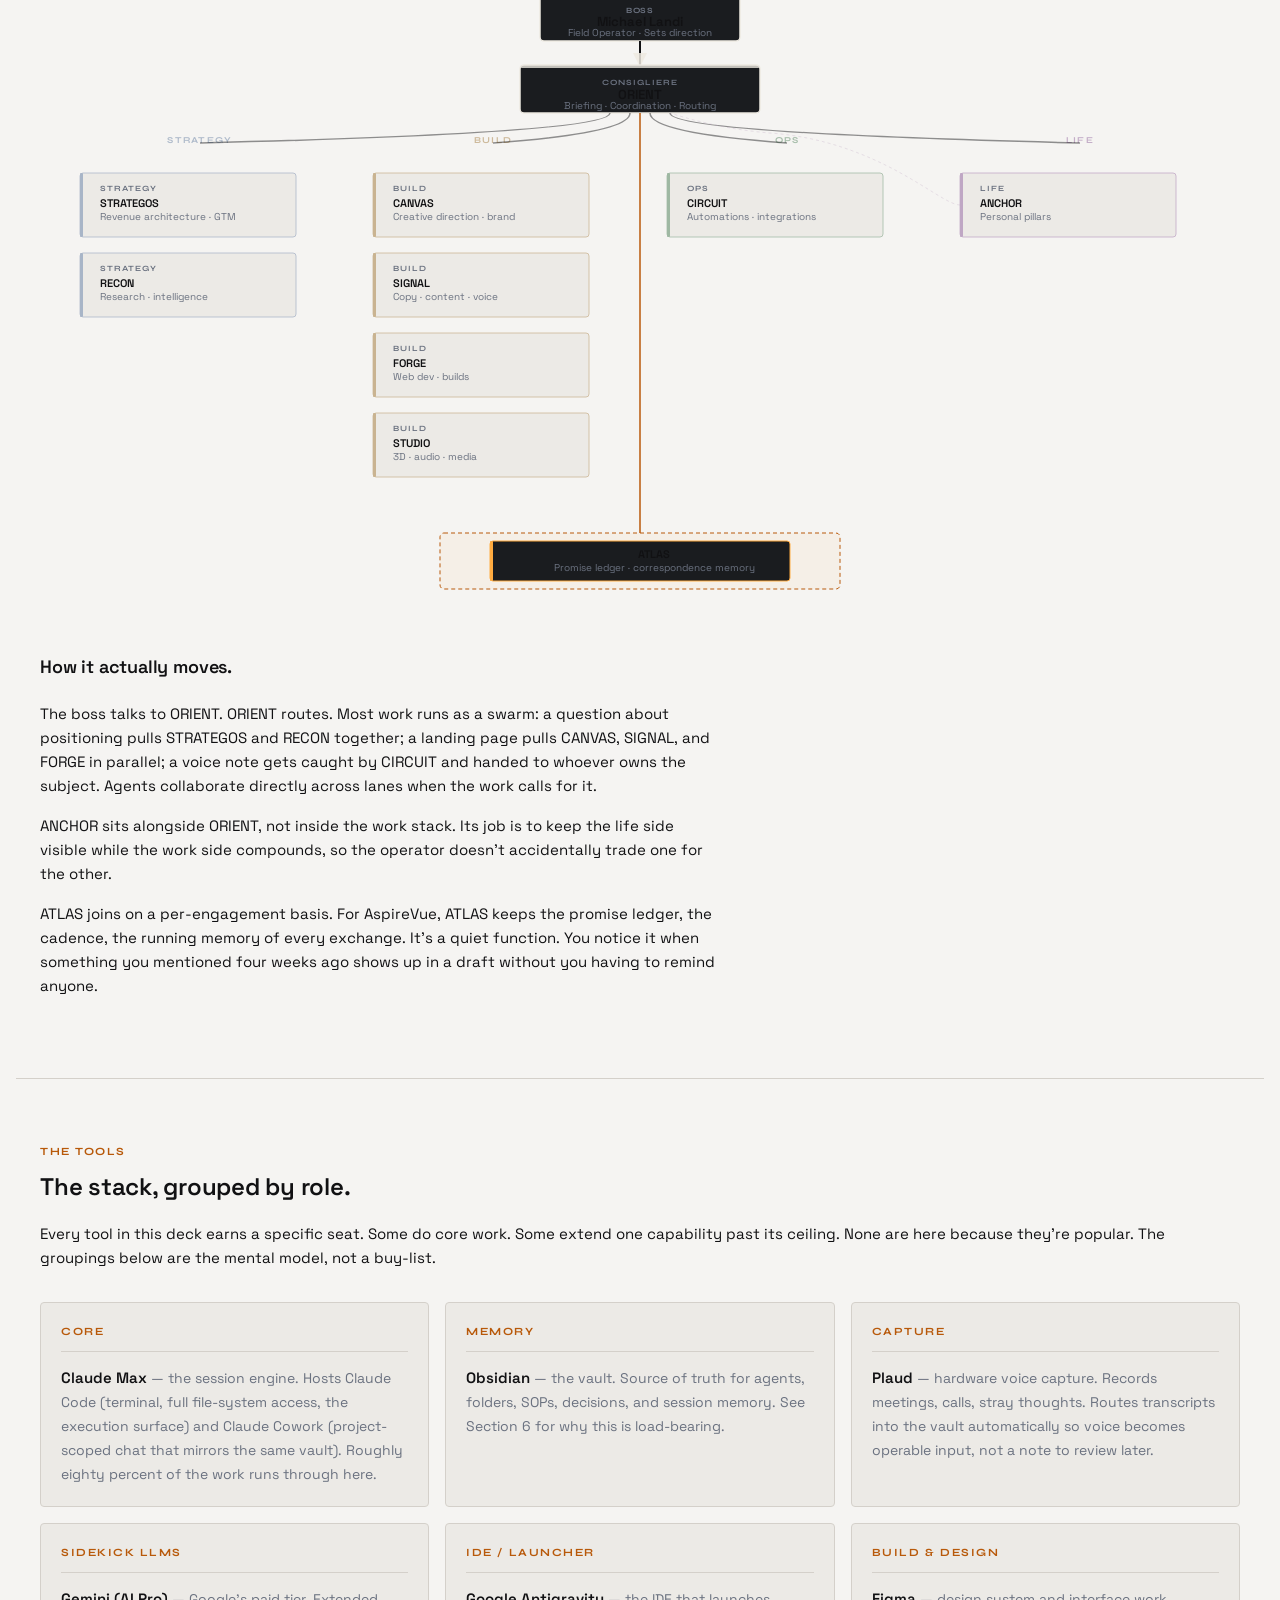
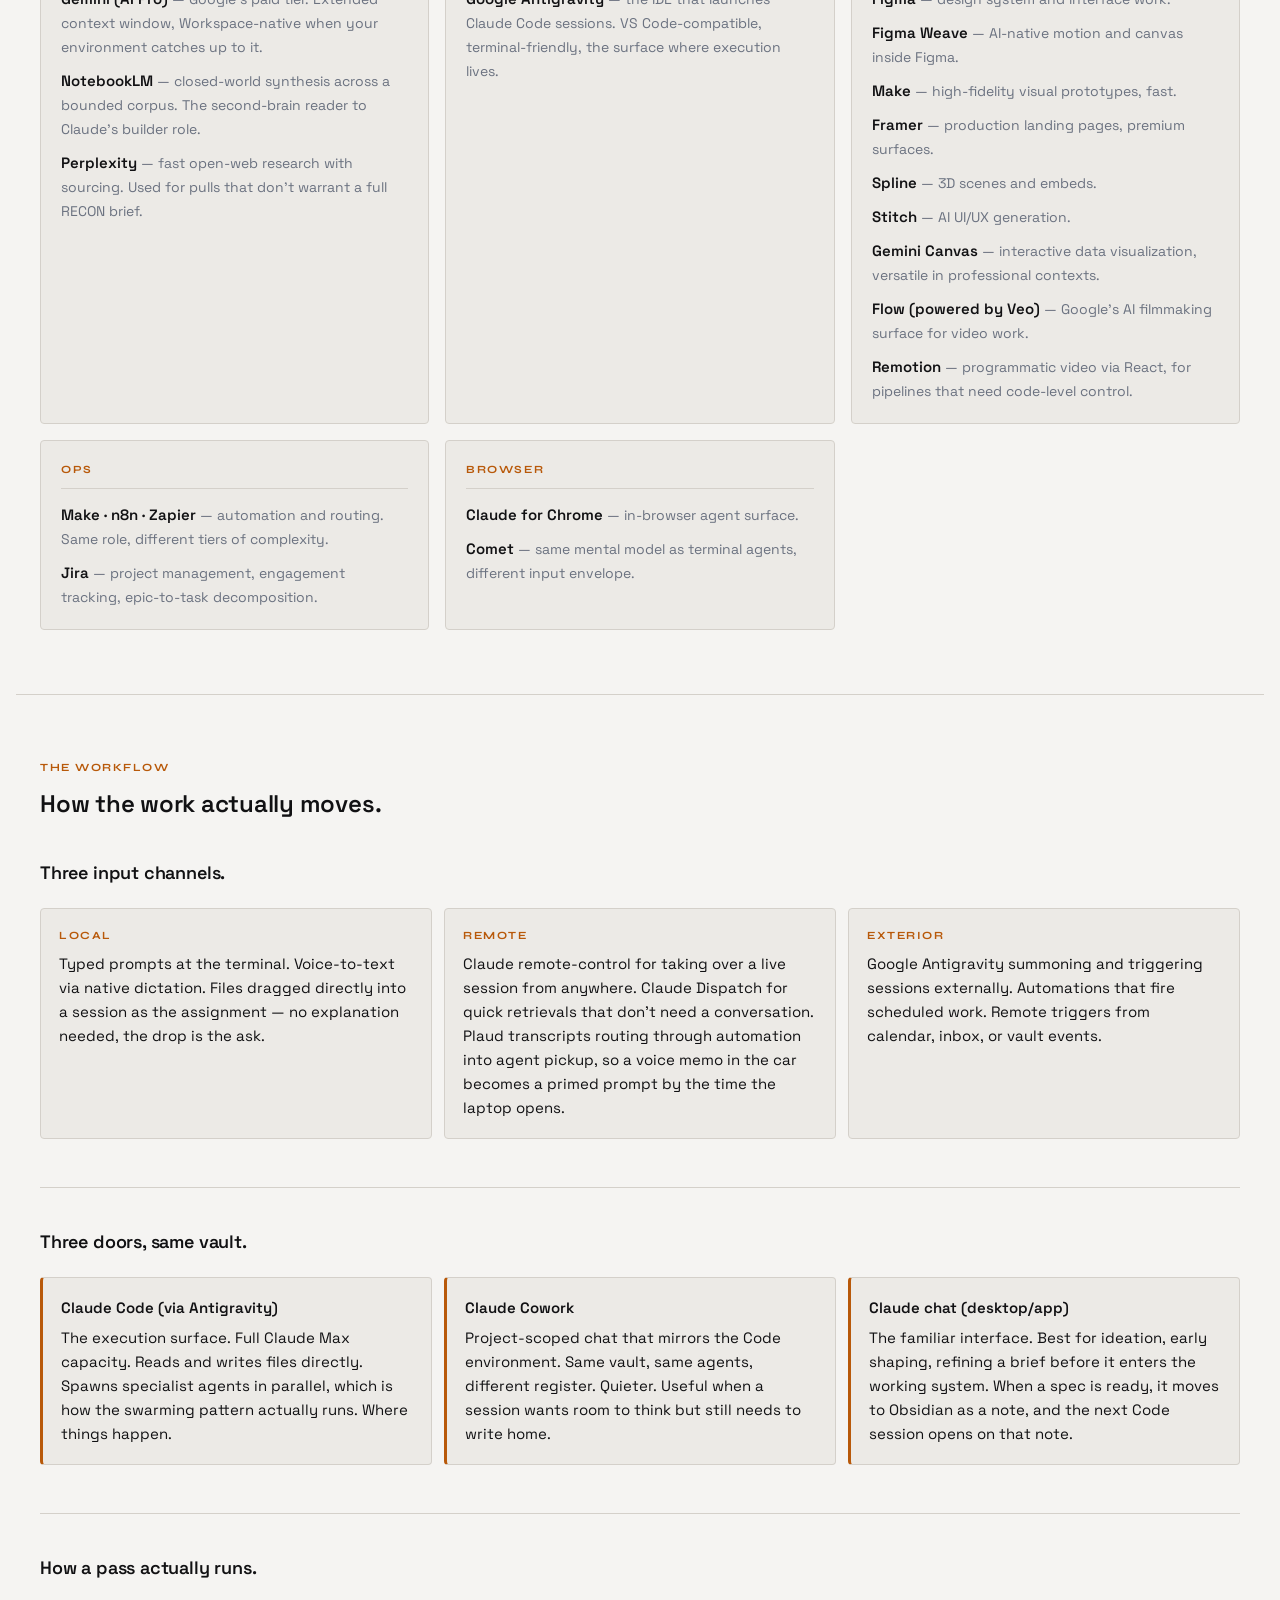
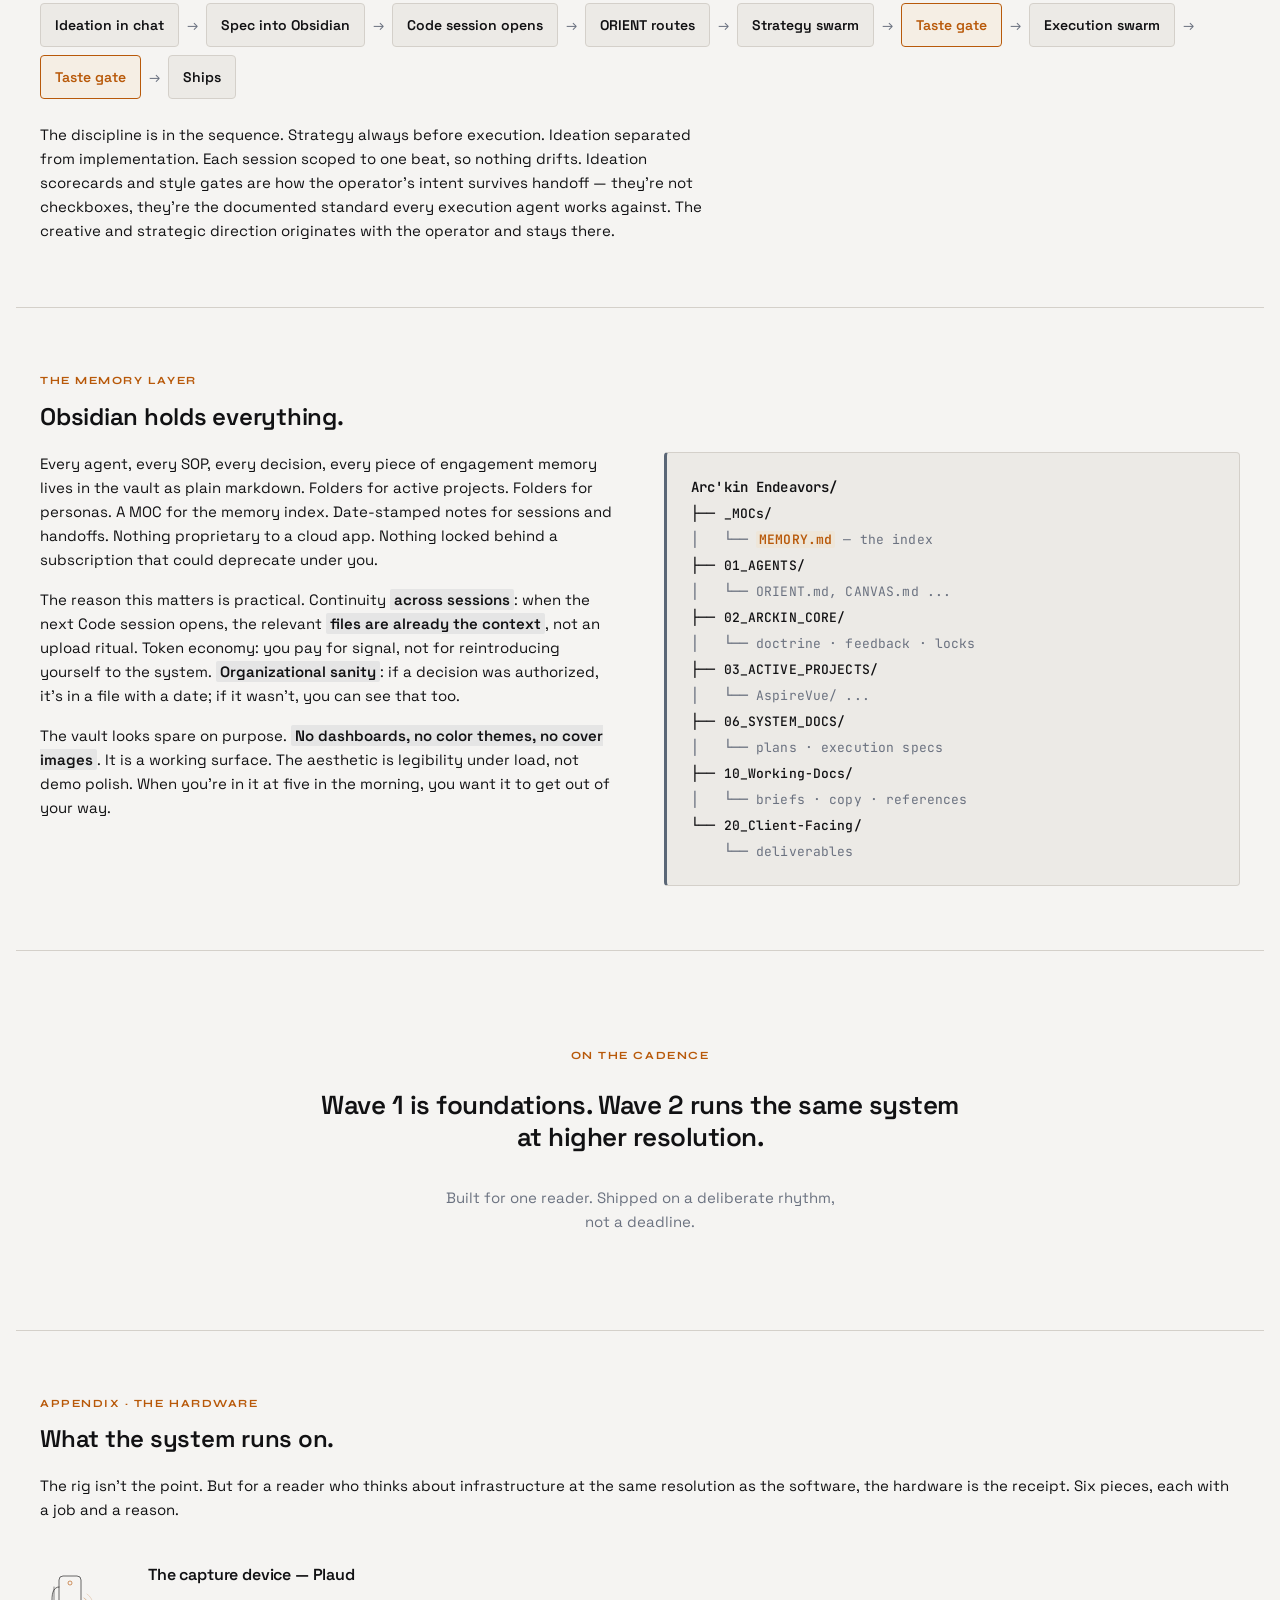
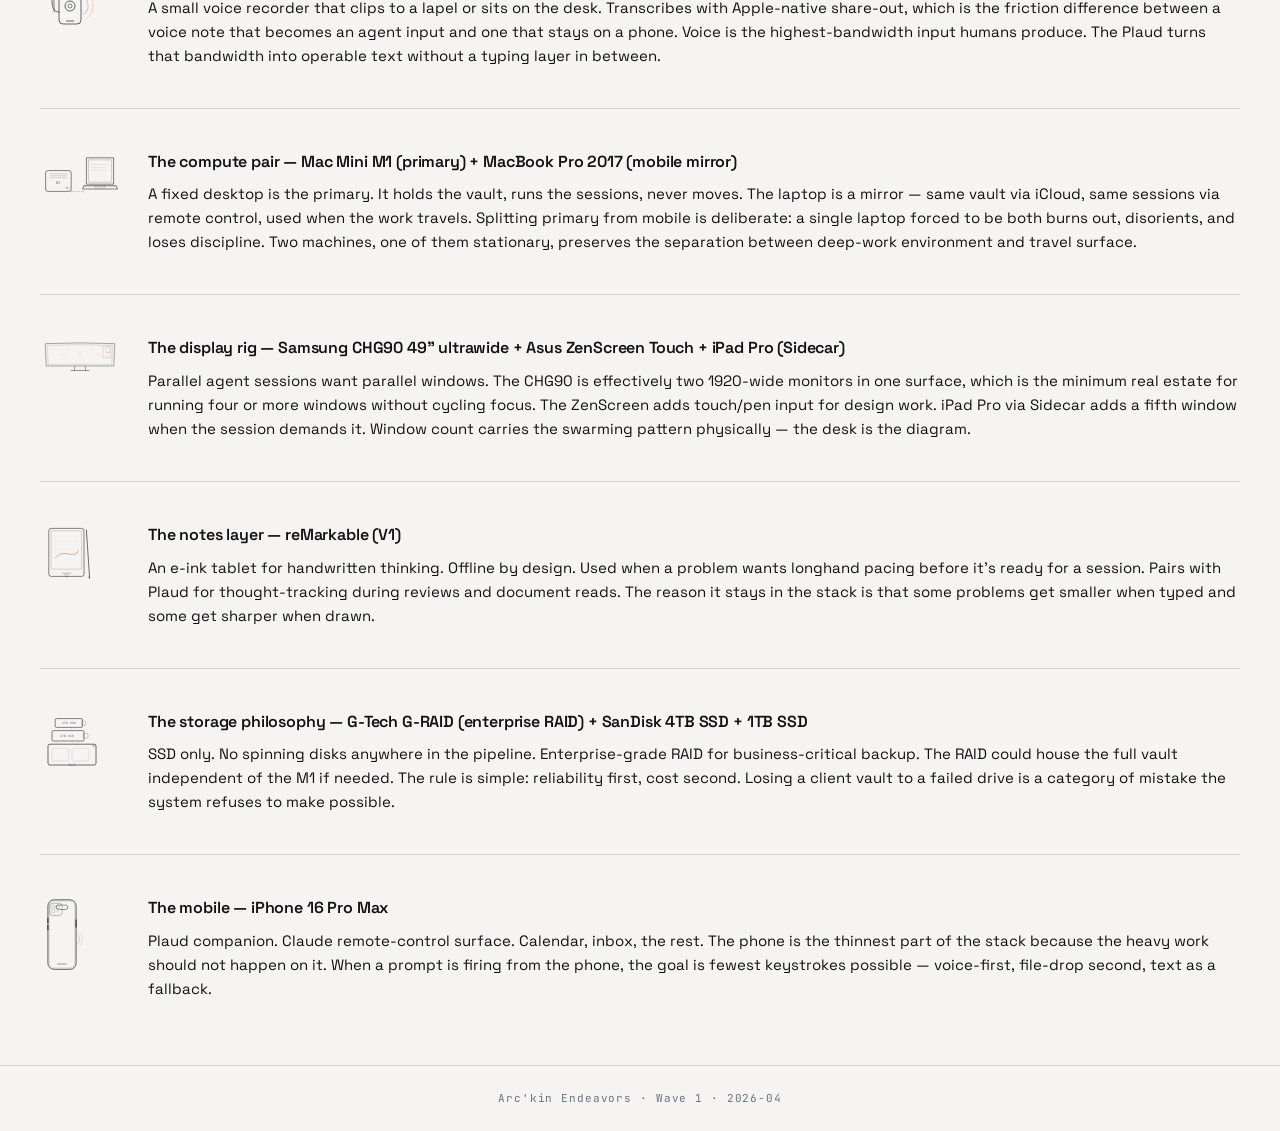
==== commit c0ef0422: "Remove §5 Hero Artifact (ecosystem map) — quality below bar; nav + intro rewired" ====
--- a/index.html
+++ b/index.html
@@ -53,7 +53,7 @@
 
 /* === RESET + BASE === */
 *, *::before, *::after { box-sizing: border-box; margin: 0; padding: 0; }
-html { font-size: 16px; scroll-behavior: smooth; -webkit-text-size-adjust: 100%; }
+html { font-size: 16px; scroll-behavior: smooth; scroll-padding-top: 60px; -webkit-text-size-adjust: 100%; }
 body {
   background: var(--bg);
   color: var(--fg);
@@ -639,7 +639,6 @@
     <a class="nav-link" href="#section-2">Team</a>
     <a class="nav-link" href="#section-3">Tools</a>
     <a class="nav-link" href="#section-4">Workflow</a>
-    <a class="nav-link" href="#section-5">Map</a>
     <a class="nav-link" href="#section-6">Memory</a>
     <a class="nav-link" href="#section-7">Close</a>
   </div>
@@ -665,8 +664,8 @@
     <span class="s0-eyebrow">START HERE · 30 SECONDS</span>
     <h2 class="s0-heading">What you're looking at.</h2>
     <div class="s0-body">
-      <p>This is Wave 1. It covers the foundations — the philosophy, the team, the tools, the workflow, and the ecosystem map that ties it together. One pass, eight sections plus a hardware appendix. Ten minutes if you read it linearly, less if you skim the map.</p>
-      <p>The sections stand alone. You can drop in and out. The ecosystem map in Section 5 is the hero of the deck; everything before it earns its color-coding, everything after it pays off on what it names.</p>
+      <p>This is Wave 1. It covers the foundations — the philosophy, the team, the tools, the workflow, and the memory layer underneath. One pass, seven sections plus a hardware appendix. Ten minutes if you read it linearly.</p>
+      <p>The sections stand alone. You can drop in and out. Read top to bottom or start wherever the eyebrow catches you.</p>
     </div>
     <button class="s0-dismiss" id="s0-dismiss-btn" aria-label="Dismiss this orientation card">Got it — hide this</button>
   </div>
@@ -980,268 +979,6 @@
       <p>The discipline is in the sequence. Strategy always before execution. Ideation separated from implementation. Each session scoped to one beat, so nothing drifts. Ideation scorecards and style gates are how the operator's intent survives handoff — they're not checkboxes, they're the documented standard every execution agent works against. The creative and strategic direction originates with the operator and stays there.</p>
     </div>
   </div>
-</section>
-
-<!-- SECTION 5 — THE ECOSYSTEM MAP -->
-<section class="section-full border-top" id="section-5" aria-labelledby="s5-heading">
-  <span class="eyebrow arrive" data-observe>THE HERO ARTIFACT</span>
-  <h2 class="section-heading large arrive" id="s5-heading" data-observe>The ecosystem, in one view.</h2>
-  <div class="map-intro arrive" data-observe>
-    <p>Everything in the four sections above, shown as a single coordinated system. Agents, vault, tools, workflows, taste gates. Directional flow lines show how work actually moves. Swarming lines pulse between collaborating agents. Taste-gate nodes mark the points where the operator decides.</p>
-  </div>
-
-  <div class="map-container" id="map-container">
-    <div id="map-cursor-glow" class="map-cursor-glow"></div>
-<svg class="map-svg" id="ecosystem-map" viewBox="0 0 1200 880" width="1200" height="880" xmlns="http://www.w3.org/2000/svg" role="img" aria-label="Arc'kin Agency ecosystem map showing agents, tools, vault, workflows, and taste gates">
-<defs>
-<marker id="arrow-route" markerWidth="7" markerHeight="7" refX="6" refY="3.5" orient="auto">
-<path d="M0,0 L7,3.5 L0,7 Z" fill="#6B7280" opacity="0.7"/>
-</marker>
-<marker id="arrow-ship" markerWidth="7" markerHeight="7" refX="6" refY="3.5" orient="auto">
-<path d="M0,0 L7,3.5 L0,7 Z" fill="#EDE9E1" opacity="0.7"/>
-</marker>
-<marker id="arrow-cmd" markerWidth="7" markerHeight="7" refX="6" refY="3.5" orient="auto">
-<path d="M0,0 L7,3.5 L0,7 Z" fill="#EDE9E1" opacity="0.7"/>
-</marker>
-<marker id="arr-cmd-r2-map" markerWidth="7" markerHeight="7" refX="6" refY="3.5" orient="auto">
-<path d="M0,0 L7,3.5 L0,7 Z" fill="#EDE9E1" opacity="0.85"/>
-</marker>
-<filter id="gate-glow-filter" x="-30%" y="-30%" width="160%" height="160%">
-<feGaussianBlur in="SourceGraphic" stdDeviation="3" result="blur"/>
-<feMerge><feMergeNode in="blur"/><feMergeNode in="SourceGraphic"/></feMerge>
-</filter>
-</defs>
-
-      
-<g class="map-reveal-target" id="m-local">
-<rect x="140" y="30" width="120" height="40" rx="10" class="map-node-tool" stroke="#A8B5C7" stroke-width="0.75"/>
-<text x="200" y="47" text-anchor="middle" class="map-text-tool" fill="#A8B5C7">LOCAL</text>
-<text x="200" y="62" text-anchor="middle" class="map-text-tool" fill="#6B7280">typed · voice · drop</text>
-</g>
-<g class="map-reveal-target" id="m-remote">
-<rect x="540" y="30" width="120" height="40" rx="10" class="map-node-tool" stroke="#C9B391" stroke-width="0.75"/>
-<text x="600" y="47" text-anchor="middle" class="map-text-tool" fill="#C9B391">REMOTE</text>
-<text x="600" y="62" text-anchor="middle" class="map-text-tool" fill="#6B7280">dispatch · control</text>
-</g>
-<g class="map-reveal-target" id="m-exterior">
-<rect x="940" y="30" width="120" height="40" rx="10" class="map-node-tool" stroke="#9FB8A3" stroke-width="0.75"/>
-<text x="1000" y="47" text-anchor="middle" class="map-text-tool" fill="#9FB8A3">EXTERIOR</text>
-<text x="1000" y="62" text-anchor="middle" class="map-text-tool" fill="#6B7280">antigravity · triggers</text>
-</g>
-
-      
-<path class="input-edge i1 map-reveal-target" id="m-i1" d="M200,70 L200,90 Q200,112 400,112 Q490,112 490,100"/>
-<path class="input-edge i2 map-reveal-target" id="m-i2" d="M600,70 L600,108 Q600,116 580,120 Q540,128 490,130"/>
-<path class="input-edge i3 map-reveal-target" id="m-i3" d="M1000,70 L1000,90 Q1000,108 700,108 Q560,108 490,118"/>
-
-      
-<g class="node-lift map-reveal-target" id="m-boss">
-<rect x="510" y="20" width="180" height="56" rx="4" fill="#1A1C1F" stroke="#EDE9E1" stroke-width="1.5"/>
-<rect x="510" y="20" width="180" height="3" rx="2" fill="#EDE9E1" opacity="0.9"/>
-<text x="600" y="42" text-anchor="middle" class="map-text-eyebrow" fill="#6B7280">BOSS</text>
-<text x="600" y="57" text-anchor="middle" class="map-text-name" fill="#EDE9E1">Michael Landi</text>
-<text x="600" y="69" text-anchor="middle" class="map-text-role" fill="#6B7280">Field Operator</text>
-</g>
-<line x1="600" y1="76" x2="600" y2="100" class="command-line map-reveal-target" id="m-cmdline" marker-end="url(#arr-cmd-r2-map)"/>
-<g class="node-lift map-reveal-target" id="m-orient" data-role-verb="route">
-<rect x="495" y="100" width="210" height="60" rx="4" fill="#1A1C1F" stroke="#EDE9E1" stroke-width="2"/>
-<rect x="495" y="100" width="210" height="3" rx="2" fill="#EDE9E1" opacity="0.9"/>
-<text x="600" y="121" text-anchor="middle" class="map-text-eyebrow" fill="#6B7280">CONSIGLIERE</text>
-<text x="600" y="138" text-anchor="middle" class="map-text-name" fill="#EDE9E1" font-size="13">ORIENT</text>
-<text x="600" y="152" text-anchor="middle" class="map-text-role" fill="#6B7280">Briefing · Routing · Coordination</text>
-</g>
-
-      
-<path d="M580,160 Q580,176 160,176" class="routing-line map-reveal-target" id="m-route-s"/>
-<path d="M590,160 Q590,176 453,176" class="routing-line map-reveal-target" id="m-route-b"/>
-<path d="M610,160 Q610,176 747,176" class="routing-line map-reveal-target" id="m-route-o"/>
-<path d="M620,160 Q620,176 1040,176" class="routing-line map-reveal-target" id="m-route-l"/>
-
-      
-<rect x="40" y="160" width="240" height="370" rx="4" class="map-lane-bg-strategy map-reveal-target" id="m-bg-s"/>
-<rect x="333" y="160" width="240" height="370" rx="4" class="map-lane-bg-build map-reveal-target" id="m-bg-b"/>
-<rect x="627" y="160" width="240" height="200" rx="4" class="map-lane-bg-ops map-reveal-target" id="m-bg-o"/>
-<rect x="920" y="160" width="240" height="200" rx="4" class="map-lane-bg-life map-reveal-target" id="m-bg-l"/>
-
-      
-<text x="160" y="176" text-anchor="middle" class="map-lane-label" fill="#A8B5C7">STRATEGY</text>
-<text x="453" y="176" text-anchor="middle" class="map-lane-label" fill="#C9B391">BUILD</text>
-<text x="747" y="176" text-anchor="middle" class="map-lane-label" fill="#9FB8A3">OPS</text>
-<text x="1040" y="176" text-anchor="middle" class="map-lane-label" fill="#BFA7C4">LIFE</text>
-
-      
-<g data-lane="strategy" data-role-verb="architect" class="node-lift map-reveal-target" id="m-strategos">
-<rect x="40" y="185" width="230" height="64" rx="4" class="map-node-agent" stroke="#A8B5C7" stroke-width="0.75"/>
-<rect x="40" y="185" width="3" height="64" rx="1" fill="#A8B5C7"/>
-<text x="60" y="203" class="map-text-eyebrow" fill="#A8B5C7">STRATEGY</text>
-<text x="60" y="219" class="map-text-name" fill="#EDE9E1">STRATEGOS</text>
-<text x="60" y="233" class="map-text-role" fill="#6B7280">Revenue arch · GTM</text>
-</g>
-<g data-lane="strategy" data-role-verb="surface" class="node-lift map-reveal-target" id="m-recon">
-<rect x="40" y="265" width="230" height="64" rx="4" class="map-node-agent" stroke="#A8B5C7" stroke-width="0.75"/>
-<rect x="40" y="265" width="3" height="64" rx="1" fill="#A8B5C7"/>
-<text x="60" y="283" class="map-text-eyebrow" fill="#A8B5C7">STRATEGY</text>
-<text x="60" y="299" class="map-text-name" fill="#EDE9E1">RECON</text>
-<text x="60" y="313" class="map-text-role" fill="#6B7280">Research · intelligence</text>
-<rect x="60" y="316" width="56" height="14" rx="6" fill="#1A1C1F" stroke="#A8B5C7" stroke-width="0.5"/>
-<text x="88" y="326" text-anchor="middle" class="map-text-tool" fill="#A8B5C7">Perplexity</text>
-<rect x="122" y="316" width="48" height="14" rx="6" fill="#1A1C1F" stroke="#A8B5C7" stroke-width="0.5"/>
-<text x="146" y="326" text-anchor="middle" class="map-text-tool" fill="#A8B5C7">NbkLM</text>
-</g>
-      
-<path class="swarm-edge d1" d="M270,217 C290,217 290,297 270,297"/>
-
-      
-<g data-lane="build" data-role-verb="direct" class="node-lift map-reveal-target" id="m-canvas">
-<rect x="341" y="185" width="108" height="64" rx="4" class="map-node-agent" stroke="#C9B391" stroke-width="0.75"/>
-<rect x="341" y="185" width="3" height="64" rx="1" fill="#C9B391"/>
-<text x="353" y="203" class="map-text-eyebrow" fill="#C9B391">BUILD</text>
-<text x="353" y="219" class="map-text-name" fill="#EDE9E1">CANVAS</text>
-<text x="353" y="233" class="map-text-role" fill="#6B7280">Creative dir.</text>
-<rect x="353" y="236" width="38" height="14" rx="6" fill="#1A1C1F" stroke="#C9B391" stroke-width="0.5"/>
-<text x="372" y="246" text-anchor="middle" class="map-text-tool" fill="#C9B391">Figma</text>
-</g>
-<g data-lane="build" data-role-verb="articulate" class="node-lift map-reveal-target" id="m-signal">
-<rect x="457" y="185" width="108" height="64" rx="4" class="map-node-agent" stroke="#C9B391" stroke-width="0.75"/>
-<rect x="457" y="185" width="3" height="64" rx="1" fill="#C9B391"/>
-<text x="469" y="203" class="map-text-eyebrow" fill="#C9B391">BUILD</text>
-<text x="469" y="219" class="map-text-name" fill="#EDE9E1">SIGNAL</text>
-<text x="469" y="233" class="map-text-role" fill="#6B7280">Copy · voice</text>
-</g>
-<g data-lane="build" data-role-verb="build" class="node-lift map-reveal-target" id="m-forge">
-<rect x="341" y="265" width="108" height="64" rx="4" class="map-node-agent" stroke="#C9B391" stroke-width="0.75"/>
-<rect x="341" y="265" width="3" height="64" rx="1" fill="#C9B391"/>
-<text x="353" y="283" class="map-text-eyebrow" fill="#C9B391">BUILD</text>
-<text x="353" y="299" class="map-text-name" fill="#EDE9E1">FORGE</text>
-<text x="353" y="313" class="map-text-role" fill="#6B7280">Web dev</text>
-<rect x="353" y="316" width="42" height="14" rx="6" fill="#1A1C1F" stroke="#C9B391" stroke-width="0.5"/>
-<text x="374" y="326" text-anchor="middle" class="map-text-tool" fill="#C9B391">Framer</text>
-</g>
-<g data-lane="build" data-role-verb="render" class="node-lift map-reveal-target" id="m-studio">
-<rect x="457" y="265" width="108" height="64" rx="4" class="map-node-agent" stroke="#C9B391" stroke-width="0.75"/>
-<rect x="457" y="265" width="3" height="64" rx="1" fill="#C9B391"/>
-<text x="469" y="283" class="map-text-eyebrow" fill="#C9B391">BUILD</text>
-<text x="469" y="299" class="map-text-name" fill="#EDE9E1">STUDIO</text>
-<text x="469" y="313" class="map-text-role" fill="#6B7280">3D · media</text>
-<rect x="469" y="316" width="38" height="14" rx="6" fill="#1A1C1F" stroke="#C9B391" stroke-width="0.5"/>
-<text x="488" y="326" text-anchor="middle" class="map-text-tool" fill="#C9B391">Flow</text>
-</g>
-      
-<path class="swarm-edge d2" d="M449,200 C453,185 457,185 457,200"/>
-<path class="swarm-edge d3" d="M449,280 C453,265 457,265 457,280"/>
-<path class="swarm-edge d4" d="M341,249 C321,249 321,281 341,281"/>
-      
-<path class="swarm-edge d1" d="M270,217 Q310,217 333,217" style="animation-delay:1.8s;"/>
-
-      
-<g data-lane="ops" data-role-verb="automate" class="node-lift map-reveal-target" id="m-circuit">
-<rect x="627" y="185" width="230" height="64" rx="4" class="map-node-agent" stroke="#9FB8A3" stroke-width="0.75"/>
-<rect x="627" y="185" width="3" height="64" rx="1" fill="#9FB8A3"/>
-<text x="647" y="203" class="map-text-eyebrow" fill="#9FB8A3">OPS</text>
-<text x="647" y="219" class="map-text-name" fill="#EDE9E1">CIRCUIT</text>
-<text x="647" y="233" class="map-text-role" fill="#6B7280">Automations · integrations</text>
-<rect x="647" y="236" width="28" height="14" rx="6" fill="#1A1C1F" stroke="#9FB8A3" stroke-width="0.5"/>
-<text x="661" y="246" text-anchor="middle" class="map-text-tool" fill="#9FB8A3">n8n</text>
-<rect x="681" y="236" width="34" height="14" rx="6" fill="#1A1C1F" stroke="#9FB8A3" stroke-width="0.5"/>
-<text x="698" y="246" text-anchor="middle" class="map-text-tool" fill="#9FB8A3">Zapier</text>
-<rect x="721" y="236" width="28" height="14" rx="6" fill="#1A1C1F" stroke="#9FB8A3" stroke-width="0.5"/>
-<text x="735" y="246" text-anchor="middle" class="map-text-tool" fill="#9FB8A3">Jira</text>
-</g>
-
-      
-<g data-lane="life" data-role-verb="stabilize" class="node-lift map-reveal-target" id="m-anchor">
-<rect x="920" y="185" width="230" height="64" rx="4" class="map-node-agent" stroke="#BFA7C4" stroke-width="0.75"/>
-<rect x="920" y="185" width="3" height="64" rx="1" fill="#BFA7C4"/>
-<text x="940" y="203" class="map-text-eyebrow" fill="#BFA7C4">LIFE</text>
-<text x="940" y="219" class="map-text-name" fill="#EDE9E1">ANCHOR</text>
-<text x="940" y="233" class="map-text-role" fill="#6B7280">Personal pillars</text>
-</g>
-      
-<path d="M920,217 C880,217 720,170 690,160" stroke="#BFA7C4" stroke-width="0.75" stroke-dasharray="3 4" fill="none" opacity="0.4"/>
-
-      
-<g class="taste-gate-group gate-1 map-reveal-target" id="m-gate1" transform="translate(600,552)" filter="url(#gate-glow-filter)">
-<polygon points="0,-28 28,0 0,28 -28,0" fill="rgba(255,171,64,0.08)" stroke="#FFAB40" stroke-width="1.5"/>
-<text x="36" y="4" class="map-text-tool" fill="#6B7280">TASTE GATE 1 · Operator decides</text>
-</g>
-<g class="taste-gate-group gate-2 map-reveal-target" id="m-gate2" transform="translate(600,615)" filter="url(#gate-glow-filter)">
-<polygon points="0,-24 24,0 0,24 -24,0" fill="rgba(255,171,64,0.08)" stroke="#FFAB40" stroke-width="1.5"/>
-<text x="32" y="4" class="map-text-tool" fill="#6B7280">TASTE GATE 2 · Operator decides</text>
-</g>
-
-      
-<g class="map-reveal-target" id="m-ships">
-<rect x="520" y="640" width="160" height="48" rx="4" fill="#1A1C1F" stroke="#EDE9E1" stroke-width="2"/>
-<rect x="520" y="640" width="160" height="3" rx="2" fill="#EDE9E1" opacity="0.8"/>
-<text x="600" y="660" text-anchor="middle" class="map-text-name" fill="#EDE9E1" font-size="11">SHIPS</text>
-<line x1="600" y1="639" x2="600" y2="640" stroke="#EDE9E1" stroke-width="2" opacity="0.8" marker-end="url(#arrow-ship)"/>
-</g>
-
-
-      
-<g class="map-reveal-target" id="m-vault">
-<rect x="40" y="700" width="1120" height="120" rx="4" class="map-vault-bg"/>
-<text x="600" y="718" text-anchor="middle" class="map-text-eyebrow" fill="#FFAB40" font-size="8.5" letter-spacing="0.16em">OBSIDIAN VAULT — SOURCE OF TRUTH</text>
-        
-<rect x="40" y="726" width="130" height="48" rx="2" class="map-node-folder vault-folder-node" stroke="#6B7280"/>
-<text x="105" y="744" text-anchor="middle" class="map-text-tool" fill="#6B7280">_MOCs</text>
-<text x="105" y="758" text-anchor="middle" class="map-text-tool" fill="#6B7280" font-size="7">memory index</text>
-
-<rect x="205" y="726" width="130" height="48" rx="2" class="map-node-folder vault-folder-node" stroke="#A8B5C7"/>
-<text x="270" y="744" text-anchor="middle" class="map-text-tool" fill="#A8B5C7">01_AGENTS</text>
-<text x="270" y="758" text-anchor="middle" class="map-text-tool" fill="#6B7280" font-size="7">personas · SOPs</text>
-
-<rect x="370" y="726" width="130" height="48" rx="2" class="map-node-folder vault-folder-node" stroke="#C9B391"/>
-<text x="435" y="744" text-anchor="middle" class="map-text-tool" fill="#C9B391">02_ARCKIN_CORE</text>
-<text x="435" y="758" text-anchor="middle" class="map-text-tool" fill="#6B7280" font-size="7">doctrine · feedback</text>
-
-<rect x="535" y="726" width="130" height="48" rx="2" class="map-node-folder vault-folder-node" stroke="#9FB8A3"/>
-<text x="600" y="744" text-anchor="middle" class="map-text-tool" fill="#9FB8A3">03_ACTIVE_PROJECTS</text>
-<text x="600" y="758" text-anchor="middle" class="map-text-tool" fill="#6B7280" font-size="7">live work · briefs</text>
-
-<rect x="700" y="726" width="130" height="48" rx="2" class="map-node-folder vault-folder-node" stroke="#6B7280"/>
-<text x="765" y="744" text-anchor="middle" class="map-text-tool" fill="#6B7280">06_SYSTEM_DOCS</text>
-<text x="765" y="758" text-anchor="middle" class="map-text-tool" fill="#6B7280" font-size="7">plans · specs</text>
-
-<rect x="865" y="726" width="130" height="48" rx="2" class="map-node-folder vault-folder-node" stroke="#BFA7C4"/>
-<text x="930" y="744" text-anchor="middle" class="map-text-tool" fill="#BFA7C4">10_Working-Docs</text>
-<text x="930" y="758" text-anchor="middle" class="map-text-tool" fill="#6B7280" font-size="7">briefs · copy · refs</text>
-
-<rect x="1030" y="726" width="130" height="48" rx="2" class="map-node-folder vault-folder-node" stroke="#6B7280"/>
-<text x="1095" y="744" text-anchor="middle" class="map-text-tool" fill="#6B7280">20_Client-Facing</text>
-<text x="1095" y="758" text-anchor="middle" class="map-text-tool" fill="#6B7280" font-size="7">deliverables</text>
-</g>
-
-      
-<line x1="155" y1="249" x2="105" y2="726" class="vault-tether"/>
-<line x1="155" y1="297" x2="270" y2="726" class="vault-tether"/>
-<line x1="453" y1="329" x2="435" y2="726" class="vault-tether"/>
-<line x1="453" y1="329" x2="600" y2="726" class="vault-tether"/>
-<line x1="600" y1="688" x2="600" y2="726" class="vault-tether"/>
-<line x1="742" y1="217" x2="765" y2="726" class="vault-tether"/>
-<line x1="1035" y1="217" x2="930" y2="726" class="vault-tether"/>
-
-      
-<text x="600" y="800" text-anchor="middle" class="map-text-role" fill="#6B7280" font-size="9">All agents read from and write to the vault. Every session picks up where the last one left off.</text>
-
-      
-<g transform="translate(40,855)" class="map-reveal-target" id="m-legend">
-<text x="0" y="0" class="map-text-eyebrow" fill="#6B7280" font-size="8" letter-spacing="0.1em">LEGEND</text>
-<line x1="60" y1="-4" x2="88" y2="-4" stroke="#EDE9E1" stroke-width="2" opacity="0.85" class="legend-sample"/>
-<text x="92" y="0" class="map-text-tool" fill="#6B7280">Command</text>
-<line x1="180" y1="-4" x2="208" y2="-4" stroke="#6B7280" stroke-width="1.5" stroke-dasharray="3 3" opacity="0.7" class="legend-sample"/>
-<text x="212" y="0" class="map-text-tool" fill="#6B7280">Routing</text>
-<line x1="300" y1="-4" x2="328" y2="-4" stroke="#FFAB40" stroke-width="1.75" stroke-dasharray="8 6" opacity="0.55" class="legend-sample"/>
-<text x="332" y="0" class="map-text-tool" fill="#6B7280">Swarming</text>
-<line x1="420" y1="-4" x2="448" y2="-4" stroke="#6B7280" stroke-width="1" stroke-dasharray="1 3" opacity="0.35" class="legend-sample"/>
-<text x="452" y="0" class="map-text-tool" fill="#6B7280">Memory</text>
-<polygon points="480,-8 488,-4 480,0 472,-4" fill="rgba(255,171,64,0.08)" stroke="#FFAB40" stroke-width="1" class="legend-sample"/>
-<text x="492" y="0" class="map-text-tool" fill="#6B7280">Taste gate</text>
-</g>
-</svg>
-  </div>
-
-  <p class="map-caption arrive" data-observe>Color lanes match Section 2. Node shapes match Section 3 tool groups. Dotted lines are memory/context flows. Solid lines are active work handoffs. Pulsed edges are live swarming between agents.</p>
 </section>
 
 <!-- SECTION 6 — OBSIDIAN AS SOURCE OF TRUTH -->
@@ -1577,12 +1314,24 @@
   laneGroups.forEach(function (el) {
     el.addEventListener('mouseenter', function () { clearLane(); rosterSvg.classList.add('lane-active-' + el.dataset.laneTrigger); });
     el.addEventListener('mouseleave', clearLane);
+    // Touch: tap-to-toggle without blocking scroll. Distinguish tap vs. drag by time + movement.
+    var touchStart = null;
     el.addEventListener('touchstart', function (e) {
-      e.preventDefault();
+      var t = e.touches[0];
+      touchStart = { x: t.clientX, y: t.clientY, time: Date.now() };
+    }, { passive: true });
+    el.addEventListener('touchend', function (e) {
+      if (!touchStart) return;
+      var t = e.changedTouches[0];
+      var dx = Math.abs(t.clientX - touchStart.x);
+      var dy = Math.abs(t.clientY - touchStart.y);
+      var dt = Date.now() - touchStart.time;
+      touchStart = null;
+      if (dx > 10 || dy > 10 || dt > 500) return; // drag/long-press — ignore
       var already = rosterSvg.classList.contains('lane-active-' + el.dataset.laneTrigger);
       clearLane();
       if (!already) rosterSvg.classList.add('lane-active-' + el.dataset.laneTrigger);
-    }, { passive: false });
+    }, { passive: true });
   });
   document.addEventListener('touchstart', function (e) {
     if (rosterSvg && !rosterSvg.contains(e.target)) clearLane();
